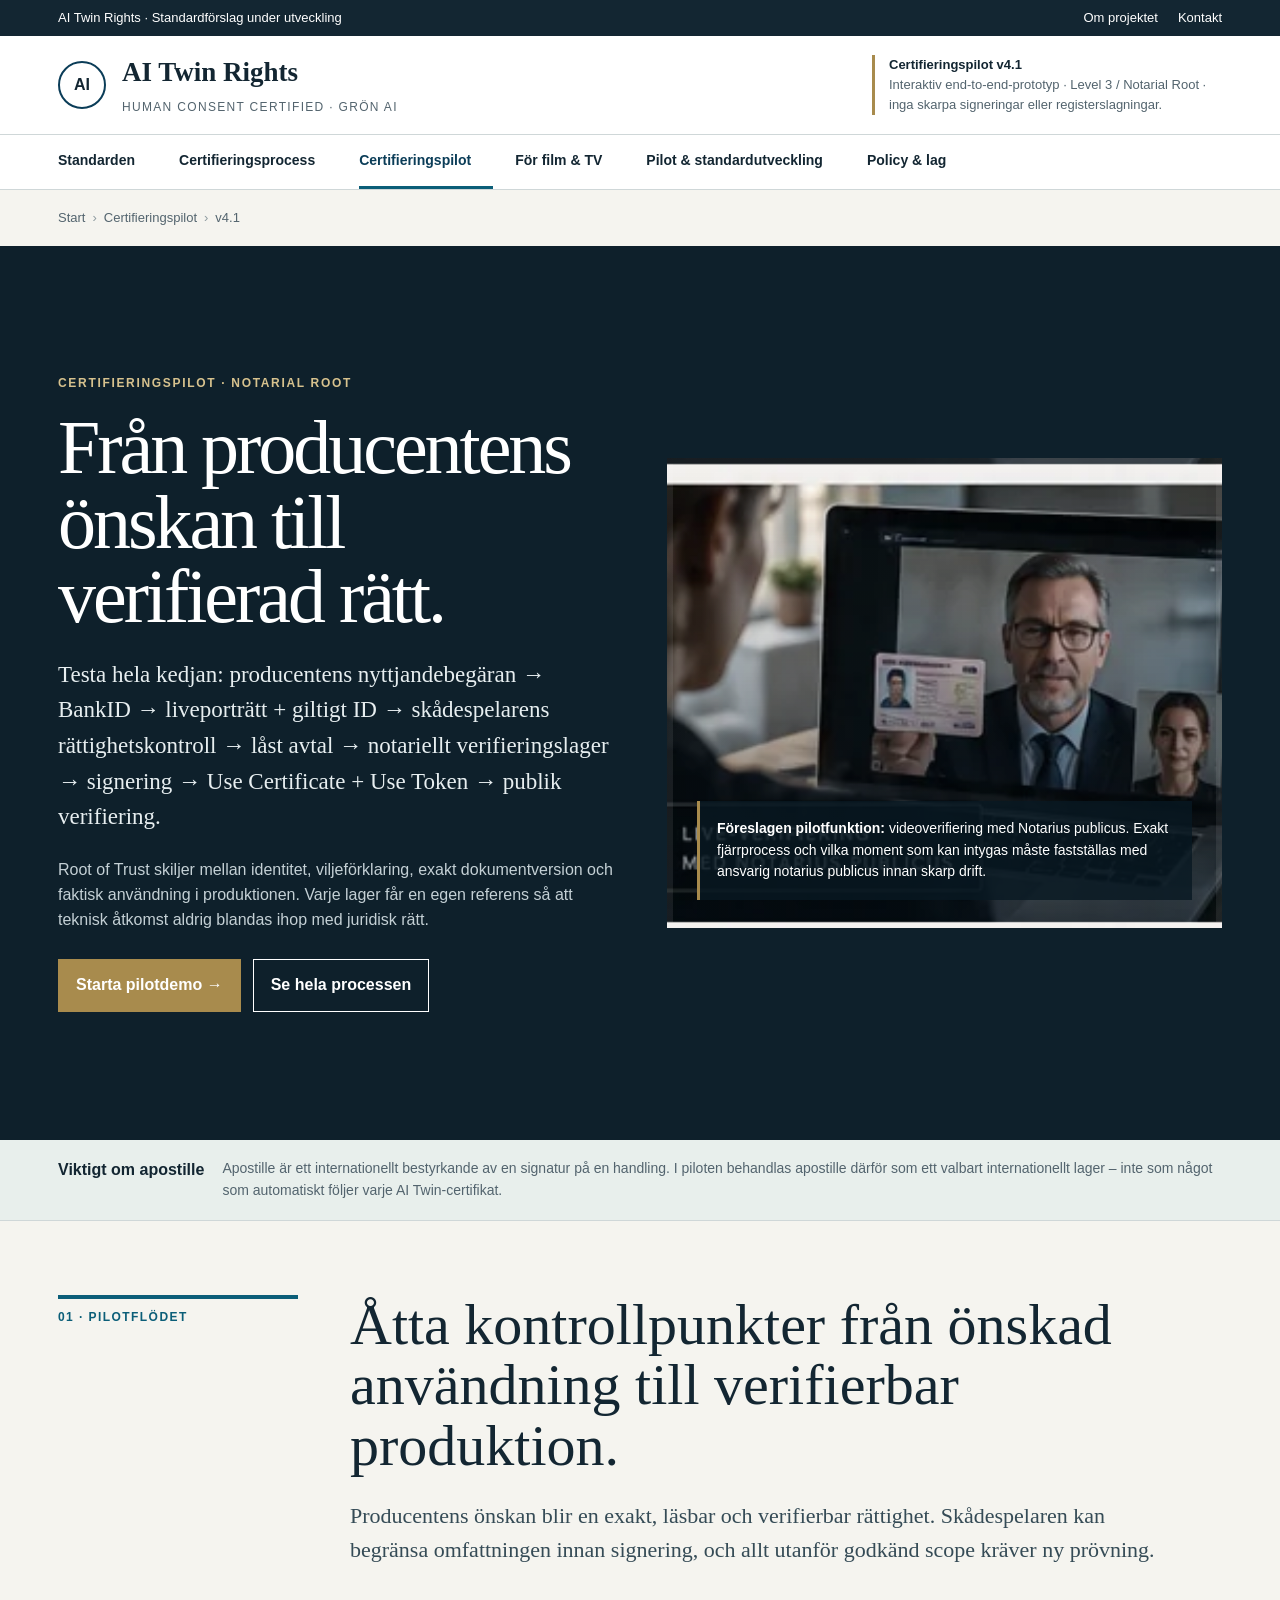
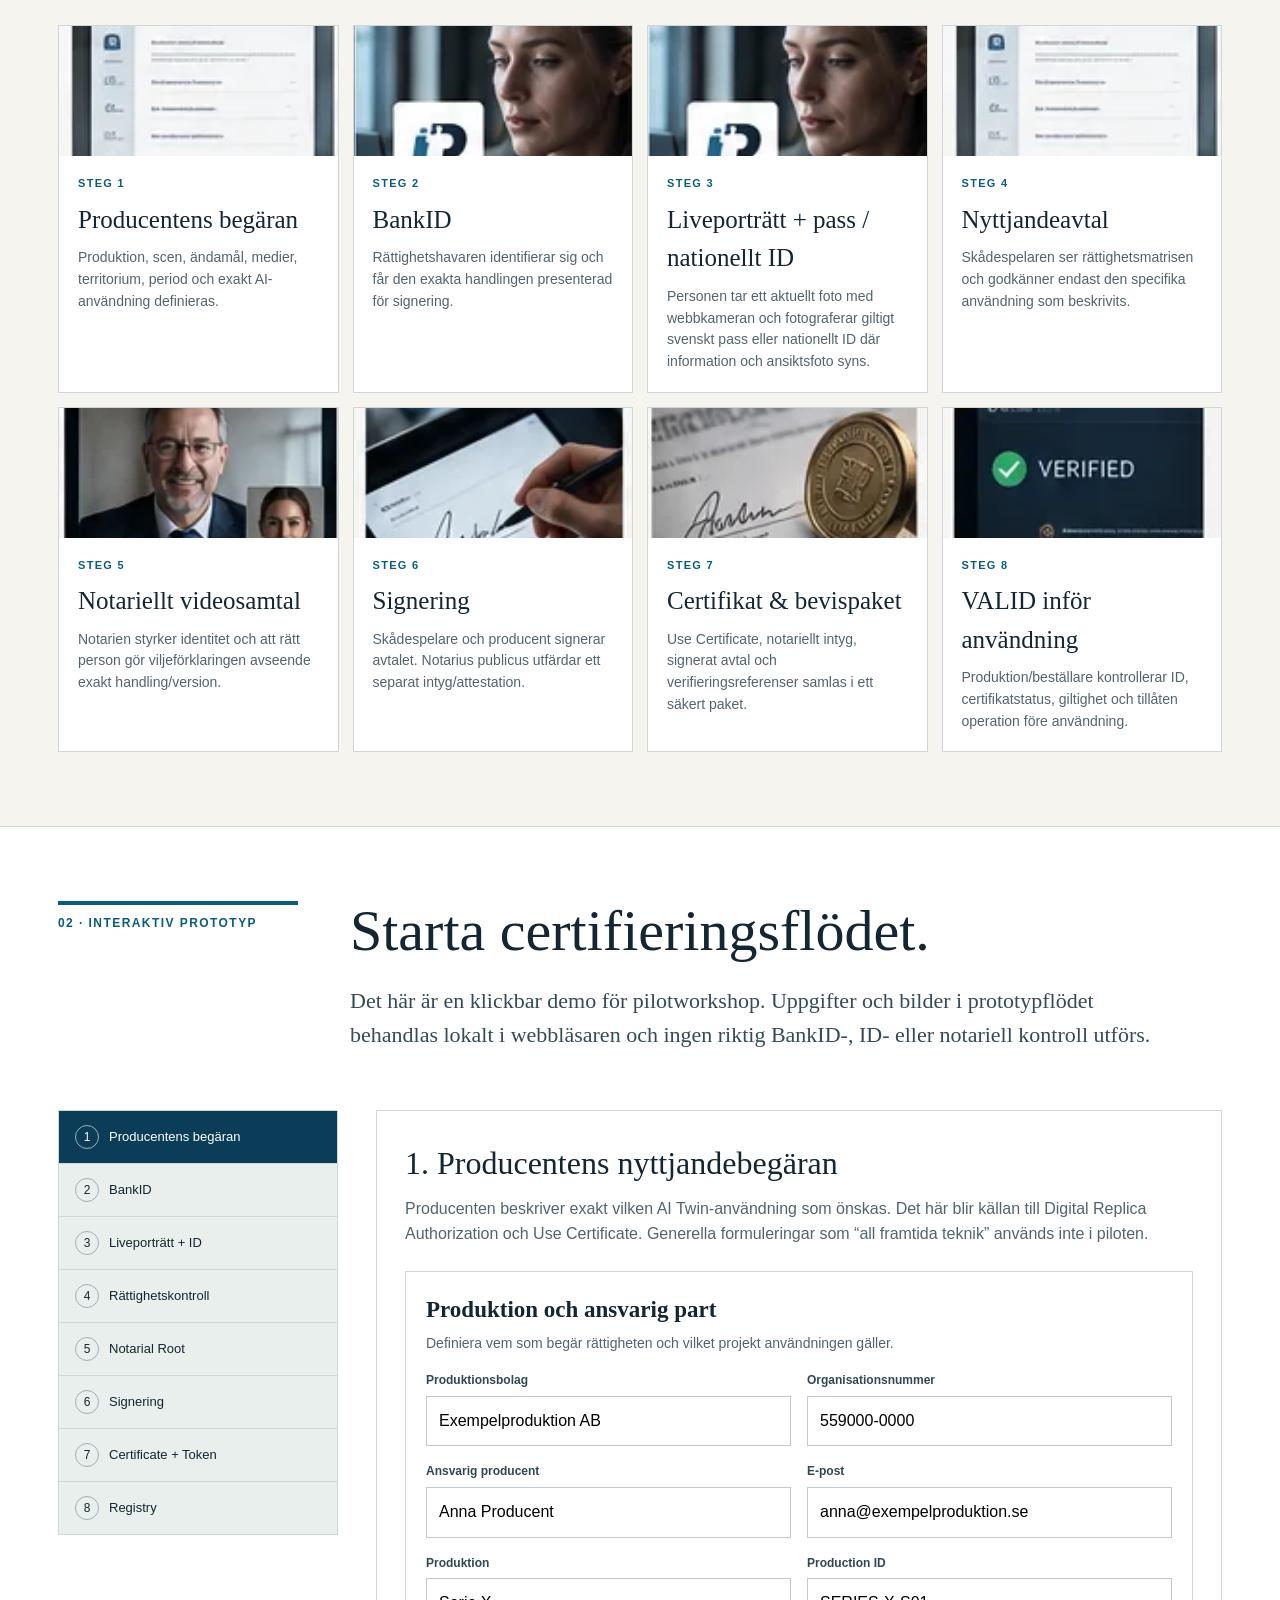
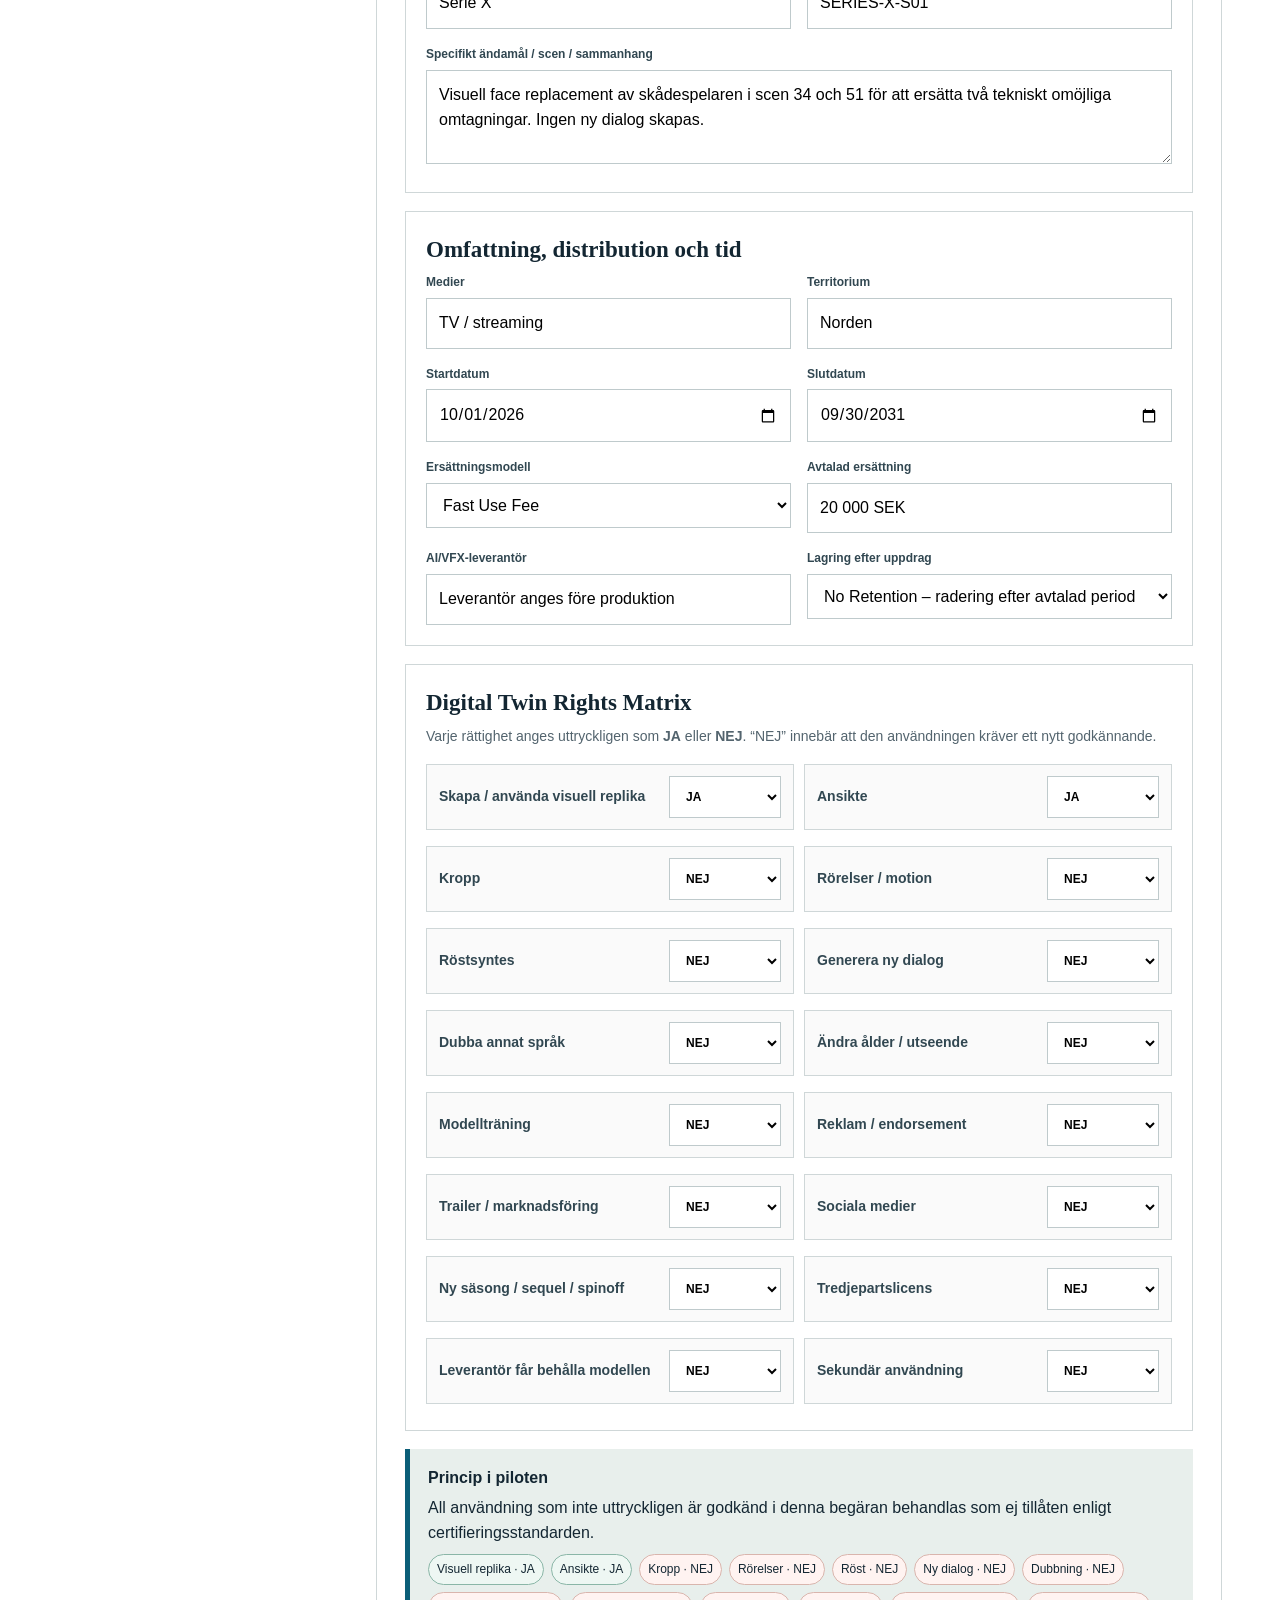
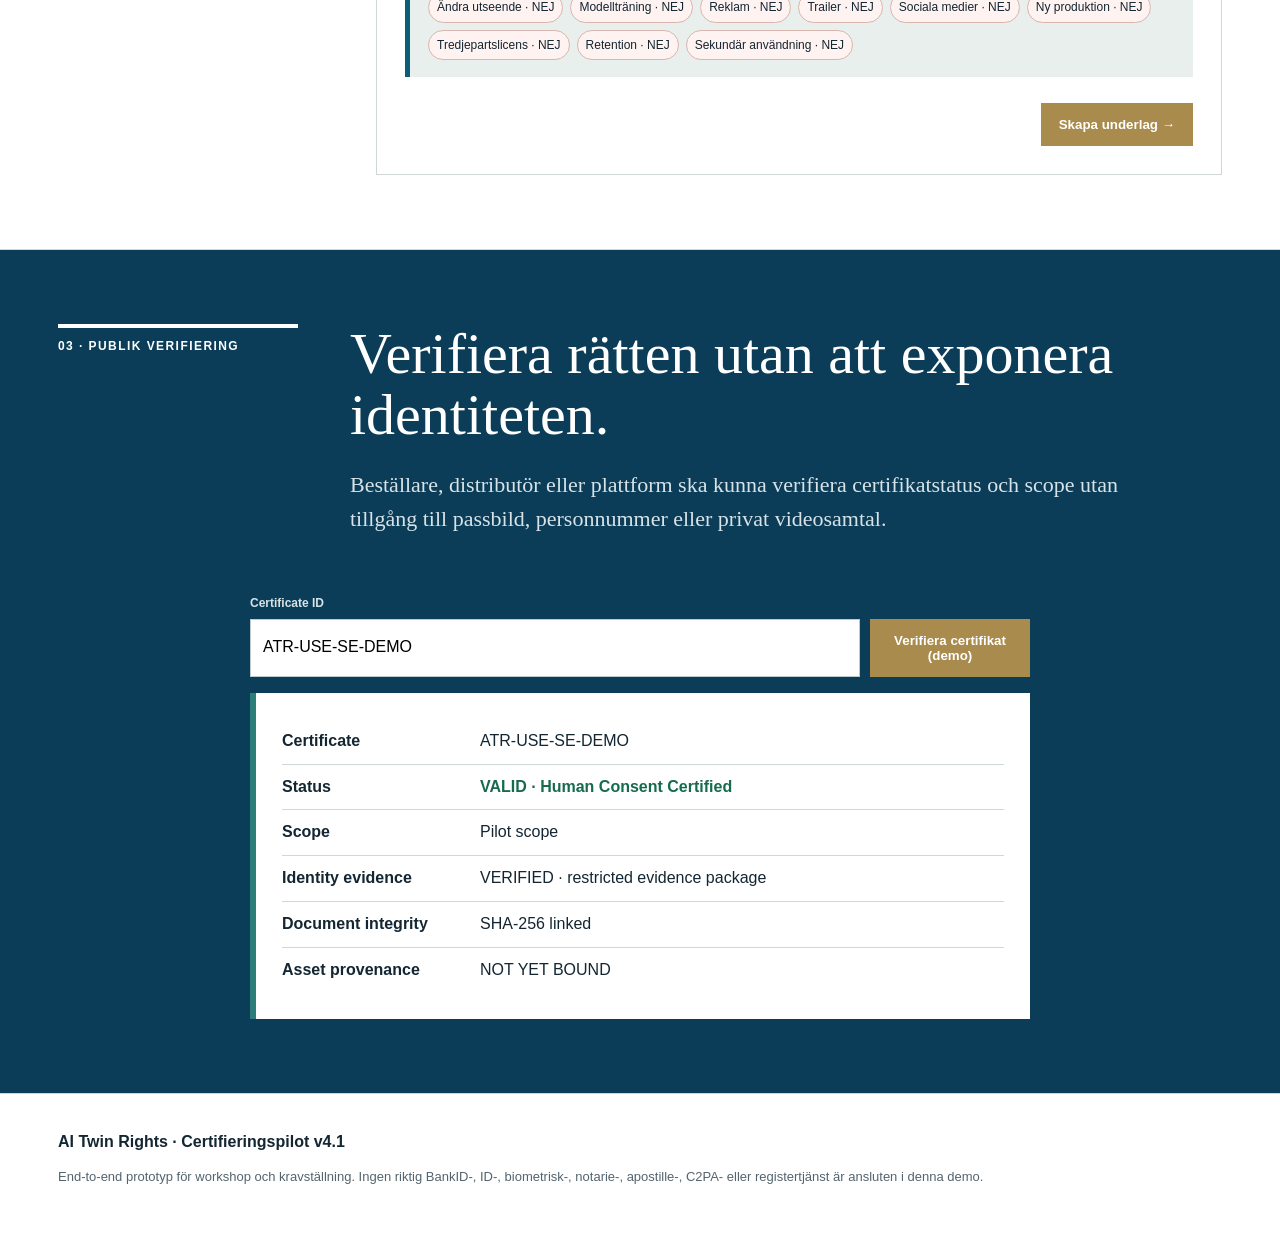
==== certifieringspilot.html @ 88749625 "Add files via upload" ====
<!DOCTYPE html>

<html lang="sv">
<head>
<meta charset="utf-8"/>
<meta content="width=device-width,initial-scale=1" name="viewport"/>
<meta name="robots" content="noindex,nofollow,noarchive"/>
<link rel="canonical" href="https://aitwin.stuntsara.se/certifieringspilot.html"/>
<meta content="Interaktiv testpilot för AI Twin Rights – BankID, ID-verifiering, projektspecifikt nyttjandeavtal, notariell Root of Trust och certifikat." name="description"/>
<title>AI Twin Rights · Certifieringspilot v4.1</title>
<style>
:root{--paper:#f5f4ef;--white:#fff;--ink:#132632;--muted:#53646e;--rule:#cfd7d8;--blue:#0b5e78;--blue2:#0b3d58;--teal:#2c7d79;--pale:#e8efec;--gold:#a88b4d;--warn:#8b6327;--max:1220px}
*{box-sizing:border-box} html{scroll-behavior:smooth} body{margin:0;background:var(--paper);color:var(--ink);font-family:Arial,Helvetica,sans-serif;line-height:1.55} a{color:inherit}
.wrap{max-width:var(--max);margin:auto;padding:0 28px} .utility{background:var(--ink);color:#fff;font-size:13px} .utility .wrap{min-height:36px;display:flex;justify-content:space-between;align-items:center;gap:20px} .utility a{text-decoration:none}
.header{background:#fff;border-bottom:1px solid var(--rule)} .header .wrap{min-height:98px;display:flex;align-items:center;justify-content:space-between;gap:28px} .identity{display:flex;align-items:center;gap:16px;text-decoration:none} .seal{width:48px;height:48px;border:2px solid var(--blue2);border-radius:50%;display:grid;place-items:center;font-weight:800} .seal:after{content:'AI'} .identity strong{display:block;font-family:Georgia,serif;font-size:27px;font-weight:600} .identity span{font-size:12px;letter-spacing:.11em;text-transform:uppercase;color:var(--muted)}
.mainnav{background:#fff;border-bottom:1px solid var(--rule)} .mainnav .wrap{display:flex;overflow:auto} .mainnav a{text-decoration:none;padding:15px 22px 14px 0;margin-right:22px;font-weight:700;font-size:14px;white-space:nowrap;border-bottom:3px solid transparent} .mainnav a:hover{border-color:var(--blue)}
.hero{background:#0e202b;color:#fff} .hero .wrap{display:grid;grid-template-columns:1fr 1fr;gap:54px;padding-top:54px;padding-bottom:54px;align-items:center} .hero h1{font-family:Georgia,serif;font-size:clamp(48px,6vw,76px);font-weight:500;line-height:.98;margin:18px 0 0;letter-spacing:-.04em} .eyebrow{font-size:12px;text-transform:uppercase;letter-spacing:.14em;font-weight:800;color:#d7c28e} .lead{font-family:Georgia,serif;font-size:23px;color:#e7eef0;max-width:660px} .sub{color:#c4d0d5;max-width:690px} .heroimg{min-height:470px;background-image:linear-gradient(to top,rgba(5,15,22,.50),transparent),var(--img-e300277cb71742d8);background-size:cover;background-position:center;border:6px solid rgba(255,255,255,.08);position:relative} .heroimg .cap{position:absolute;left:24px;bottom:22px;right:24px;background:rgba(8,24,34,.80);padding:17px;border-left:3px solid var(--gold);font-size:14px} .btn{display:inline-flex;align-items:center;text-decoration:none;font-weight:700;padding:13px 17px;border:1px solid var(--ink);background:#fff;cursor:pointer} .btn.primary{background:var(--gold);border-color:var(--gold);color:#fff} .actions{display:flex;gap:12px;flex-wrap:wrap;margin-top:27px}
.statusbar{background:var(--pale);border-bottom:1px solid var(--rule)} .statusbar .wrap{padding-top:18px;padding-bottom:18px;display:flex;gap:18px;align-items:start} .statusbar b{white-space:nowrap} .statusbar span{color:var(--muted);font-size:14px}
section{padding:74px 0} h2{font-family:Georgia,serif;font-weight:500;font-size:clamp(36px,4.6vw,58px);line-height:1.05;margin:0} .sectionhead{display:grid;grid-template-columns:240px 1fr;gap:52px;margin-bottom:36px} .side{font-size:12px;text-transform:uppercase;letter-spacing:.12em;font-weight:800;color:var(--blue);border-top:4px solid var(--blue);padding-top:9px} .intro{font-family:Georgia,serif;font-size:22px;color:#354b56;max-width:830px}
.flow{display:grid;grid-template-columns:repeat(4,1fr);gap:14px} .flowcard{background:#fff;border:1px solid var(--rule);min-height:270px;overflow:hidden} .flowimg{height:130px;background-size:cover;background-position:center} .flowbody{padding:19px} .num{font-size:11px;text-transform:uppercase;letter-spacing:.12em;color:var(--blue);font-weight:800} .flowcard h3{font-family:Georgia,serif;font-size:25px;font-weight:500;margin:8px 0} .flowcard p{font-size:14px;color:var(--muted);margin:0}
.demo{background:#fff;border-top:1px solid var(--rule);border-bottom:1px solid var(--rule)} .demo-grid{display:grid;grid-template-columns:280px 1fr;gap:38px} .progress{position:sticky;top:18px;align-self:start;background:var(--pale);border:1px solid var(--rule)} .progitem{padding:14px 16px;border-bottom:1px solid var(--rule);font-size:13px;display:flex;gap:10px;align-items:center} .progitem:last-child{border-bottom:0} .progitem .bubble{width:24px;height:24px;border-radius:50%;border:1px solid #9db0b6;display:grid;place-items:center;font-size:12px;flex:0 0 24px} .progitem.active{background:var(--blue2);color:#fff} .progitem.done .bubble{background:var(--teal);color:#fff;border-color:var(--teal)}
.panel{border:1px solid var(--rule);background:#fff;padding:28px;display:none} .panel.active{display:block} .panel h3{font-family:Georgia,serif;font-size:32px;font-weight:500;margin:0 0 8px} .panel .explain{color:var(--muted);margin:0 0 24px} .fields{display:grid;grid-template-columns:1fr 1fr;gap:16px} label{font-size:12px;font-weight:700;color:#314751;display:block;margin-bottom:6px} input,textarea,select{width:100%;padding:12px;border:1px solid #bfcacc;background:#fff;font:inherit} textarea{min-height:94px;resize:vertical} .full{grid-column:1/-1} .rights{display:grid;grid-template-columns:repeat(3,1fr);gap:10px;margin-top:12px} .rightcheck{border:1px solid var(--rule);padding:12px;background:#fafafa;font-size:13px} .rightcheck input{width:auto;margin-right:7px} .stepactions{display:flex;justify-content:space-between;gap:12px;margin-top:26px} .btn.secondary{background:#fff;color:var(--ink)} .demo-note{background:#fff7e7;border-left:4px solid var(--gold);padding:15px 17px;margin:18px 0;color:#554936;font-size:13px}
.idgrid{display:grid;grid-template-columns:1fr 1fr;gap:16px} .photo{min-height:245px;background-size:cover;background-position:center;border:1px solid var(--rule);position:relative} .photo span{position:absolute;left:12px;bottom:12px;background:rgba(9,28,39,.88);color:#fff;padding:8px 10px;font-size:12px} .mockstatus{padding:16px;border:1px solid var(--rule);background:#f7faf9;margin-top:14px} .ok{color:#1d6b54;font-weight:800} .wait{color:var(--warn);font-weight:800}
.capture-card{border:1px solid var(--rule);background:#fff;padding:18px;box-shadow:0 10px 30px rgba(9,28,39,.05)}
.capture-card h4{font-family:Georgia,serif;font-size:24px;margin:0 0 6px}.capture-card .hint{font-size:14px;color:var(--muted);margin:0 0 14px}
.camera-stage,.id-stage{min-height:285px;background:#0a1c28;border:1px solid #17394d;position:relative;overflow:hidden;display:grid;place-items:center}
.camera-stage video,.camera-stage img,.id-stage img{width:100%;height:285px;object-fit:cover;display:block}
.camera-stage video{transform:scaleX(-1)}
.camera-stage .guide{position:absolute;inset:14% 25%;border:2px solid rgba(255,255,255,.82);border-radius:48%;box-shadow:0 0 0 999px rgba(0,0,0,.12);pointer-events:none}
.camera-stage .guide:after{content:'Titta rakt in i kameran';position:absolute;left:50%;bottom:-46px;transform:translateX(-50%);white-space:nowrap;background:rgba(9,28,39,.88);color:#fff;padding:7px 10px;font-size:12px;border-radius:4px}
.empty-stage{color:#d7e2e6;text-align:center;padding:30px;font-size:14px}.empty-stage b{display:block;color:#fff;font-size:16px;margin-bottom:5px}
.capture-actions{display:flex;gap:9px;flex-wrap:wrap;margin-top:12px}.mini-btn{border:1px solid var(--ink);background:#fff;color:var(--ink);padding:10px 13px;font-weight:700;cursor:pointer}.mini-btn.gold{background:var(--gold);border-color:var(--gold);color:#fff}.mini-btn:disabled{opacity:.45;cursor:not-allowed}
.file-btn{display:inline-flex;align-items:center;justify-content:center;cursor:pointer}.file-btn input{position:absolute;opacity:0;pointer-events:none;width:1px;height:1px}
.capture-status{margin-top:12px;padding:11px 12px;background:#f5f8f7;border-left:3px solid var(--warn);font-size:13px;color:var(--muted)}.capture-status.ready{border-left-color:#1d6b54;color:#1d6b54;font-weight:700}
.id-instructions{margin:14px 0 0;padding:0 0 0 20px;color:var(--muted);font-size:13px}.id-instructions li{margin:5px 0}
.capture-summary{margin-top:16px;display:grid;grid-template-columns:1fr 1fr;gap:10px}.capture-summary div{padding:12px 14px;border:1px solid var(--rule);background:#fafbfa;font-size:13px}.capture-summary b{display:block;margin-bottom:3px}
#portraitCanvas{display:none}.hidden{display:none!important}
@media(max-width:760px){.idgrid,.capture-summary{grid-template-columns:1fr}.camera-stage,.id-stage,.camera-stage video,.camera-stage img,.id-stage img{height:245px;min-height:245px}}
.notarybox{display:grid;grid-template-columns:1.1fr .9fr;gap:18px} .video{min-height:320px;background-image:var(--img-e300277cb71742d8);background-size:cover;background-position:center;border:1px solid var(--rule);position:relative} .video .live{position:absolute;left:12px;bottom:12px;background:#102534;color:#fff;padding:8px 10px;font-size:11px;text-transform:uppercase;letter-spacing:.1em} .checklist{margin:0;padding-left:18px;color:var(--muted)} .checklist li{margin:9px 0} .hash{font-family:ui-monospace,monospace;background:#eef3f4;padding:9px;border:1px solid var(--rule);font-size:12px;word-break:break-all}
.package{display:grid;grid-template-columns:1fr 1fr;gap:18px} .certimg{min-height:390px;background-image:var(--img-05e216e30709888e);background-size:cover;background-position:center;border:1px solid var(--rule)} .docs{border:1px solid var(--rule)} .docrow{padding:15px;border-bottom:1px solid var(--rule);display:flex;justify-content:space-between;gap:14px;font-size:13px} .docrow:last-child{border-bottom:0} .docrow strong{display:block} .docrow span{color:var(--muted)} .privacy{margin-top:20px;padding:20px;border-left:5px solid var(--blue);background:var(--pale)}
.publicverify{background:var(--blue2);color:#fff} .publicverify h2{color:#fff} .verifycard{margin-top:28px;background:#fff;color:var(--ink);max-width:720px;padding:26px;border-left:6px solid var(--teal)} .verifyline{display:grid;grid-template-columns:180px 1fr;gap:18px;padding:10px 0;border-bottom:1px solid var(--rule)} .verifyline:last-child{border-bottom:0} .valid{font-weight:900;color:#166a50}
footer{background:#fff;border-top:1px solid var(--rule);padding:36px 0} footer p{color:var(--muted);font-size:13px}
@media(max-width:980px){.hero .wrap,.sectionhead,.demo-grid,.notarybox,.package{grid-template-columns:1fr} .flow{grid-template-columns:1fr 1fr} .progress{position:relative;top:auto} .rights{grid-template-columns:1fr 1fr}}
@media(max-width:650px){.header .wrap{min-height:78px} .flow,.fields,.idgrid,.rights{grid-template-columns:1fr} .full{grid-column:auto} .heroimg{min-height:350px} section{padding:56px 0}}

/* v3 – producer request + generated Digital Replica Authorization */
.request-grid{display:grid;grid-template-columns:1fr 1fr;gap:16px}
.request-grid .full{grid-column:1/-1}
.fieldcard{background:#fff;border:1px solid var(--rule);padding:20px;margin-top:18px}
.fieldcard h4{font-family:Georgia,serif;font-size:23px;margin:0 0 6px}
.fieldcard>p{margin:0 0 16px;color:var(--muted);font-size:14px}
.tristate-grid{display:grid;grid-template-columns:repeat(2,1fr);gap:10px}
.tri{display:grid;grid-template-columns:1fr auto;gap:10px;align-items:center;border:1px solid var(--rule);background:#fafafa;padding:11px 12px}
.tri span{font-size:14px;font-weight:700}
.tri select{min-width:112px}
.request-summary{margin-top:18px;background:var(--pale);border-left:5px solid var(--blue);padding:17px 18px}
.request-summary strong{display:block;margin-bottom:5px}
.scope-tags{display:flex;gap:7px;flex-wrap:wrap;margin-top:9px}
.scope-tag{font-size:12px;background:#fff;border:1px solid var(--rule);padding:5px 8px;border-radius:999px}
.scope-tag.yes{border-color:#8ab6a7;background:#eef7f3}
.scope-tag.no{border-color:#d9b5ad;background:#fff3f1}
.contract-shell{display:grid;grid-template-columns:.85fr 1.15fr;gap:18px}
.contract-controls{background:#fff;border:1px solid var(--rule);padding:22px}
.contract-paper{background:#fffdf8;border:1px solid #d7cbb7;padding:34px;box-shadow:0 16px 35px rgba(29,42,48,.08);min-height:660px}
.contract-paper .docmark{text-align:center;font-family:Georgia,serif;color:var(--gold);font-weight:700;letter-spacing:.1em}
.contract-paper h4{text-align:center;font-family:Georgia,serif;font-size:30px;line-height:1.1;margin:12px 0 5px}
.contract-paper .docsub{text-align:center;color:var(--muted);font-size:12px;margin-bottom:25px}
.contract-paper h5{font-family:Georgia,serif;font-size:18px;margin:23px 0 7px}
.contract-paper p,.contract-paper li{font-size:13px;color:#354952}
.contract-paper ul{padding-left:19px}
.contract-meta{display:grid;grid-template-columns:1fr 1fr;gap:8px 20px;background:#f5f1e8;padding:14px;margin-top:20px;font-size:12px}
.contract-meta b{display:block;color:var(--ink)}
.consentbox{display:flex;gap:10px;align-items:flex-start;margin:11px 0;padding:11px;background:#fafafa;border:1px solid var(--rule)}
.consentbox input{margin-top:3px}
.locked-banner{margin-top:15px;padding:12px 14px;background:#eef7f3;border:1px solid #9fc6b8;color:#245d4c;display:none}
.locked-banner.show{display:block}
.hashbox{word-break:break-all;font-family:ui-monospace,SFMono-Regular,Menlo,monospace;font-size:12px;background:#0f2633;color:#dce9ed;padding:13px;margin-top:10px}
.notary-session{display:grid;grid-template-columns:1fr 1fr;gap:18px}
.notary-screen{background:#0b1720;min-height:330px;position:relative;overflow:hidden;border:1px solid #243d4b}
.notary-screen video{width:48%;height:100%;object-fit:cover;position:absolute;right:0;top:0;background:#142c3a}
.notary-avatar{position:absolute;left:0;top:0;width:52%;height:100%;display:grid;place-items:center;text-align:center;color:#dce7ea;background:linear-gradient(145deg,#203b49,#10212b)}
.notary-avatar .face{width:92px;height:92px;border-radius:50%;background:#c8b69a;margin:0 auto 12px;position:relative}
.notary-avatar .face:before{content:"";position:absolute;left:24px;right:24px;bottom:-46px;height:62px;background:#263c48;border-radius:44% 44% 12% 12%}
.notary-live{position:absolute;left:12px;top:12px;background:#a44a3f;color:#fff;padding:6px 9px;font-size:11px;font-weight:800;letter-spacing:.07em}
.verify-checks label{display:flex;gap:10px;padding:10px 0;border-bottom:1px solid var(--rule)}
.video-shot{margin-top:12px;display:none}
.video-shot.show{display:block}
.video-shot img{width:100%;max-height:210px;object-fit:cover;border:1px solid var(--rule)}
.sign-grid{display:grid;grid-template-columns:1fr 1fr;gap:16px}
.sign-card{background:#fff;border:1px solid var(--rule);padding:21px}
.sign-card h4{font-family:Georgia,serif;font-size:23px;margin:0 0 8px}
.signstatus{margin-top:12px;padding:10px;background:#f3f5f5;color:var(--muted)}
.signstatus.ok{background:#eef7f3;color:#245d4c}
.generated-row span{display:block;color:var(--muted);font-size:12px;margin-top:3px}
@media(max-width:850px){
 .request-grid,.contract-shell,.notary-session,.sign-grid{grid-template-columns:1fr}
 .tristate-grid{grid-template-columns:1fr}
}



/* v4 additions */
.identity-check-grid{display:grid;grid-template-columns:1fr 1fr;gap:18px;margin-top:18px}.identity-check-card{margin:0}.request-grid.compact{grid-template-columns:1fr 1fr}.eyebrow.small{font-size:10px;letter-spacing:.16em;margin-bottom:8px}.capture-summary.four{grid-template-columns:repeat(4,1fr)}.compact-note{margin-top:12px}.scope-review-header{display:grid;grid-template-columns:1fr 70px 1fr;align-items:end;gap:12px;margin:4px 0 12px}.scope-review-header h4{font-family:Georgia,serif;font-size:24px;margin:0}.scope-review-header .arrow{text-align:center;font-size:26px;color:var(--gold);padding-bottom:4px}.actor-scope-review{border:1px solid var(--rule);background:#fff;margin-bottom:16px}.actor-right-row{display:grid;grid-template-columns:1.35fr .65fr 52px .65fr;gap:10px;align-items:center;padding:11px 13px;border-bottom:1px solid var(--rule)}.actor-right-row:last-child{border-bottom:0}.actor-right-row .rname{font-weight:700}.actor-right-row .request-state,.actor-right-row select{font-size:12px}.actor-right-row .request-state{padding:8px 10px;background:#f1f4f4;border:1px solid var(--rule);text-align:center;font-weight:800}.actor-right-row .arrow-mini{text-align:center;color:var(--gold);font-weight:800}.actor-right-row select:disabled{background:#f4f4f4;color:#738087}.token-grid{display:grid;grid-template-columns:1fr 1fr;gap:18px;margin:18px 0}.certificate-card,.use-token-card{border:1px solid var(--rule);padding:24px;background:#fff;min-height:220px}.certificate-card{border-top:5px solid var(--gold)}.use-token-card{background:#0f2633;color:#dce9ed;border-color:#0f2633}.certificate-id,.token-id{font-family:ui-monospace,SFMono-Regular,Menlo,monospace;font-size:15px;font-weight:800;word-break:break-all;margin:10px 0}.token-status{display:inline-block;background:#2d715b;color:#fff;padding:6px 9px;font-size:11px;font-weight:900;letter-spacing:.08em}.hcc-badge{display:inline-block;margin-top:16px;border:2px solid #2d715b;color:#2d715b;padding:8px 10px;font-size:11px;font-weight:900;letter-spacing:.1em}.action-row{display:flex;justify-content:flex-end;margin:14px 0}.premium-verify{border-top:4px solid var(--gold)}.registry-grid{display:grid;grid-template-columns:1fr 1fr;gap:18px;margin-top:18px}.qr-demo{width:150px;height:150px;background:#fff;display:grid;grid-template-columns:repeat(21,1fr);grid-template-rows:repeat(21,1fr);gap:0;margin:12px 0;border:10px solid #fff;box-shadow:0 0 0 1px var(--rule)}.qr-demo i{display:block;background:transparent}.qr-demo i.on{background:#0f2633}.public-search{max-width:780px;margin:0 auto 16px}.public-search label{color:#d7e3e7}.lookup-row{display:flex;gap:10px}.lookup-row input{background:#fff}.public-result{max-width:780px;margin:0 auto}.public-result.invalid{border-color:#a44a3f}.public-result.invalid .valid{color:#a44a3f}.validity-ok{background:#eef7f3!important;color:#245d4c!important;border-color:#9fc6b8!important}.identity-check-card h4{font-family:Georgia,serif;font-size:23px;margin:0 0 8px}@media(max-width:850px){.identity-check-grid,.token-grid,.registry-grid{grid-template-columns:1fr}.capture-summary.four{grid-template-columns:1fr 1fr}.scope-review-header{grid-template-columns:1fr}.scope-review-header .arrow{transform:rotate(90deg);padding:0}.actor-right-row{grid-template-columns:1fr .6fr 30px .7fr}.lookup-row{flex-direction:column}}

/* aitwin.stuntsara.se · harmoniserad webbidentitet */
.skip{position:absolute;left:-9999px;top:auto}
.skip:focus{left:16px;top:16px;background:#fff;padding:10px;z-index:1000}
.utility .right{display:flex;gap:20px;align-items:center}
.status-badge{border-left:3px solid var(--gold);padding-left:14px;font-size:13px;color:var(--muted);max-width:350px}
.status-badge b{color:var(--ink)}
.breadcrumbs{max-width:var(--max);margin:0 auto;padding:18px 28px;font-size:13px;color:var(--muted);background:var(--paper)}
.breadcrumbs a{text-decoration:none}.breadcrumbs span{color:#8d9a9f;margin:0 7px}
.mainnav a.active{border-color:var(--blue);color:var(--blue2)}
.site-note{font-size:12px;color:#d7e3e7;margin-top:12px}
@media(max-width:760px){.status-badge{display:none}.utility .right{gap:12px}.breadcrumbs{padding:14px 20px}.header .wrap{min-height:82px}.identity strong{font-size:23px}}

</style>
<link rel="stylesheet" href="assets.css">
</head>
<body>
<a class="skip" href="#demo">Till certifieringspiloten</a>
<div class="utility"><div class="wrap"><div>AI Twin Rights · Standardförslag under utveckling</div><div class="right"><a href="index.html#om">Om projektet</a><a href="index.html#kontakt">Kontakt</a></div></div></div>
<header class="header"><div class="wrap"><a class="identity" href="index.html"><div class="seal"></div><div><strong>AI Twin Rights</strong><span>Human Consent Certified · Grön AI</span></div></a><div class="status-badge"><b>Certifieringspilot v4.1</b><br/>Interaktiv end-to-end-prototyp · Level 3 / Notarial Root · inga skarpa signeringar eller registerslagningar.</div></div></header>
<nav aria-label="Huvudnavigation" class="mainnav"><div class="wrap"><a href="index.html#standard">Standarden</a><a href="index.html#process">Certifieringsprocess</a><a class="active" href="#demo">Certifieringspilot</a><a href="index.html#bransch">För film &amp; TV</a><a href="index.html#pilot">Pilot &amp; standardutveckling</a><a href="index.html#policy">Policy &amp; lag</a></div></nav>
<div class="breadcrumbs"><a href="index.html">Start</a><span>›</span>Certifieringspilot<span>›</span>v4.1</div>
<section class="hero"><div class="wrap"><div><div class="eyebrow">Certifieringspilot · Notarial Root</div><h1>Från producentens önskan till verifierad rätt.</h1><p class="lead">Testa hela kedjan: producentens nyttjandebegäran → BankID → liveporträtt + giltigt ID → skådespelarens rättighetskontroll → låst avtal → notariellt verifieringslager → signering → Use Certificate + Use Token → publik verifiering.</p><p class="sub">Root of Trust skiljer mellan identitet, viljeförklaring, exakt dokumentversion och faktisk användning i produktionen. Varje lager får en egen referens så att teknisk åtkomst aldrig blandas ihop med juridisk rätt.</p><div class="actions"><a class="btn primary" href="#demo">Starta pilotdemo →</a><a class="btn secondary" href="#flode" style="color:#fff;border-color:#fff;background:transparent">Se hela processen</a></div></div><div class="heroimg"><div class="cap"><b>Föreslagen pilotfunktion:</b> videoverifiering med Notarius publicus. Exakt fjärrprocess och vilka moment som kan intygas måste fastställas med ansvarig notarius publicus innan skarp drift.</div></div></div></section>
<div class="statusbar"><div class="wrap"><b>Viktigt om apostille</b><span>Apostille är ett internationellt bestyrkande av en signatur på en handling. I piloten behandlas apostille därför som ett valbart internationellt lager – inte som något som automatiskt följer varje AI Twin-certifikat.</span></div></div>
<section id="flode"><div class="wrap"><div class="sectionhead"><div class="side">01 · Pilotflödet</div><div><h2>Åtta kontrollpunkter från önskad användning till verifierbar produktion.</h2><p class="intro">Producentens önskan blir en exakt, läsbar och verifierbar rättighet. Skådespelaren kan begränsa omfattningen innan signering, och allt utanför godkänd scope kräver ny prövning.</p></div></div>
<div class="flow">
<article class="flowcard"><div class="flowimg" style="background-image:var(--img-ec58c0d0ec22a62b)"></div><div class="flowbody"><div class="num">Steg 1</div><h3>Producentens begäran</h3><p>Produktion, scen, ändamål, medier, territorium, period och exakt AI-användning definieras.</p></div></article>
<article class="flowcard"><div class="flowimg" style="background-image:var(--img-f1d9369aea17844a)"></div><div class="flowbody"><div class="num">Steg 2</div><h3>BankID</h3><p>Rättighetshavaren identifierar sig och får den exakta handlingen presenterad för signering.</p></div></article>
<article class="flowcard"><div class="flowimg" style="background-image:var(--img-f1d9369aea17844a)"></div><div class="flowbody"><div class="num">Steg 3</div><h3>Liveporträtt + pass / nationellt ID</h3><p>Personen tar ett aktuellt foto med webbkameran och fotograferar giltigt svenskt pass eller nationellt ID där information och ansiktsfoto syns.</p></div></article>
<article class="flowcard"><div class="flowimg" style="background-image:var(--img-ec58c0d0ec22a62b)"></div><div class="flowbody"><div class="num">Steg 4</div><h3>Nyttjandeavtal</h3><p>Skådespelaren ser rättighetsmatrisen och godkänner endast den specifika användning som beskrivits.</p></div></article>
<article class="flowcard"><div class="flowimg" style="background-image:var(--img-3dcf541cf7d476bf)"></div><div class="flowbody"><div class="num">Steg 5</div><h3>Notariellt videosamtal</h3><p>Notarien styrker identitet och att rätt person gör viljeförklaringen avseende exakt handling/version.</p></div></article>
<article class="flowcard"><div class="flowimg" style="background-image:var(--img-47d3d2c0f888c48b)"></div><div class="flowbody"><div class="num">Steg 6</div><h3>Signering</h3><p>Skådespelare och producent signerar avtalet. Notarius publicus utfärdar ett separat intyg/attestation.</p></div></article>
<article class="flowcard"><div class="flowimg" style="background-image:var(--img-9aa833ba3d8858ee)"></div><div class="flowbody"><div class="num">Steg 7</div><h3>Certifikat &amp; bevispaket</h3><p>Use Certificate, notariellt intyg, signerat avtal och verifieringsreferenser samlas i ett säkert paket.</p></div></article>
<article class="flowcard"><div class="flowimg" style="background-image:var(--img-8b2450c60d06ca36)"></div><div class="flowbody"><div class="num">Steg 8</div><h3>VALID inför användning</h3><p>Produktion/beställare kontrollerar ID, certifikatstatus, giltighet och tillåten operation före användning.</p></div></article>
</div></div></section>
<section class="demo" id="demo"><div class="wrap"><div class="sectionhead"><div class="side">02 · Interaktiv prototyp</div><div><h2>Starta certifieringsflödet.</h2><p class="intro">Det här är en klickbar demo för pilotworkshop. Uppgifter och bilder i prototypflödet behandlas lokalt i webbläsaren och ingen riktig BankID-, ID- eller notariell kontroll utförs.</p></div></div>
<div class="demo-grid"><aside class="progress" id="progress"></aside><div>
<div class="panel active" data-step="1">
<h3>1. Producentens nyttjandebegäran</h3>
<p class="explain">Producenten beskriver exakt vilken AI Twin-användning som önskas. Det här blir källan till Digital Replica Authorization och Use Certificate. Generella formuleringar som “all framtida teknik” används inte i piloten.</p>
<div class="fieldcard">
<h4>Produktion och ansvarig part</h4>
<p>Definiera vem som begär rättigheten och vilket projekt användningen gäller.</p>
<div class="request-grid">
<div><label>Produktionsbolag</label><input id="company" value="Exempelproduktion AB"/></div>
<div><label>Organisationsnummer</label><input id="orgno" value="559000-0000"/></div>
<div><label>Ansvarig producent</label><input id="producerName" value="Anna Producent"/></div>
<div><label>E-post</label><input id="producerEmail" value="anna@exempelproduktion.se"/></div>
<div><label>Produktion</label><input id="production" value="Serie X"/></div>
<div><label>Production ID</label><input id="productionId" value="SERIES-X-S01"/></div>
<div class="full"><label>Specifikt ändamål / scen / sammanhang</label><textarea id="purpose">Visuell face replacement av skådespelaren i scen 34 och 51 för att ersätta två tekniskt omöjliga omtagningar. Ingen ny dialog skapas.</textarea></div>
</div>
</div>
<div class="fieldcard">
<h4>Omfattning, distribution och tid</h4>
<div class="request-grid">
<div><label>Medier</label><input id="media" value="TV / streaming"/></div>
<div><label>Territorium</label><input id="territory" value="Norden"/></div>
<div><label>Startdatum</label><input id="startDate" type="date" value="2026-10-01"/></div>
<div><label>Slutdatum</label><input id="endDate" type="date" value="2031-09-30"/></div>
<div><label>Ersättningsmodell</label><select id="compModel"><option>Fast Use Fee</option><option>Creation Fee + Use Fee</option><option>Reuse Fee vid ny användning</option><option>Annan – regleras separat</option></select></div>
<div><label>Avtalad ersättning</label><input id="compAmount" value="20 000 SEK"/></div>
<div><label>AI/VFX-leverantör</label><input id="vendor" value="Leverantör anges före produktion"/></div>
<div><label>Lagring efter uppdrag</label><select id="retention"><option>No Retention – radering efter avtalad period</option><option>Begränsad lagring enligt separat villkor</option></select></div>
</div>
</div>
<div class="fieldcard">
<h4>Digital Twin Rights Matrix</h4>
<p>Varje rättighet anges uttryckligen som <b>JA</b> eller <b>NEJ</b>. “NEJ” innebär att den användningen kräver ett nytt godkännande.</p>
<div class="tristate-grid" id="rightsMatrix">
<label class="tri"><span>Skapa / använda visuell replika</span><select data-right="Visuell replika"><option selected="" value="JA">JA</option><option value="NEJ">NEJ</option></select></label>
<label class="tri"><span>Ansikte</span><select data-right="Ansikte"><option selected="" value="JA">JA</option><option value="NEJ">NEJ</option></select></label>
<label class="tri"><span>Kropp</span><select data-right="Kropp"><option selected="" value="NEJ">NEJ</option><option value="JA">JA</option></select></label>
<label class="tri"><span>Rörelser / motion</span><select data-right="Rörelser"><option selected="" value="NEJ">NEJ</option><option value="JA">JA</option></select></label>
<label class="tri"><span>Röstsyntes</span><select data-right="Röst"><option selected="" value="NEJ">NEJ</option><option value="JA">JA</option></select></label>
<label class="tri"><span>Generera ny dialog</span><select data-right="Ny dialog"><option selected="" value="NEJ">NEJ</option><option value="JA">JA</option></select></label>
<label class="tri"><span>Dubba annat språk</span><select data-right="Dubbning"><option selected="" value="NEJ">NEJ</option><option value="JA">JA</option></select></label>
<label class="tri"><span>Ändra ålder / utseende</span><select data-right="Ändra utseende"><option selected="" value="NEJ">NEJ</option><option value="JA">JA</option></select></label>
<label class="tri"><span>Modellträning</span><select data-right="Modellträning"><option selected="" value="NEJ">NEJ</option><option value="JA">JA</option></select></label>
<label class="tri"><span>Reklam / endorsement</span><select data-right="Reklam"><option selected="" value="NEJ">NEJ</option><option value="JA">JA</option></select></label>
<label class="tri"><span>Trailer / marknadsföring</span><select data-right="Trailer"><option selected="" value="NEJ">NEJ</option><option value="JA">JA</option></select></label>
<label class="tri"><span>Sociala medier</span><select data-right="Sociala medier"><option selected="" value="NEJ">NEJ</option><option value="JA">JA</option></select></label>
<label class="tri"><span>Ny säsong / sequel / spinoff</span><select data-right="Ny produktion"><option selected="" value="NEJ">NEJ</option><option value="JA">JA</option></select></label>
<label class="tri"><span>Tredjepartslicens</span><select data-right="Tredjepartslicens"><option selected="" value="NEJ">NEJ</option><option value="JA">JA</option></select></label>
<label class="tri"><span>Leverantör får behålla modellen</span><select data-right="Retention"><option selected="" value="NEJ">NEJ</option><option value="JA">JA</option></select></label>
<label class="tri"><span>Sekundär användning</span><select data-right="Sekundär användning"><option selected="" value="NEJ">NEJ</option><option value="JA">JA</option></select></label>
</div>
</div>
<div class="request-summary">
<strong>Princip i piloten</strong>
All användning som inte uttryckligen är godkänd i denna begäran behandlas som ej tillåten enligt certifieringsstandarden.
<div class="scope-tags" id="scopeTags"></div>
</div>
<div class="stepactions"><span></span><button class="btn primary next" id="producerRequestNext">Skapa underlag →</button></div>
</div>
<div class="panel" data-step="2">
<h3>2. Identifiera skådespelaren med BankID</h3>
<p class="explain">I skarp tjänst används ett BankID-flöde för att knyta ärendet till rätt person innan foto-ID och samtycke behandlas. I den här prototypen simuleras endast resultatet.</p>
<div class="demo-note"><b>Demo:</b> ingen riktig BankID-förfrågan skickas. För skarp implementation krävs BankID-avtal, serverintegration, korrekt signeringstext och lagring av verifieringsresultat/audit trail.</div>
<div class="fieldcard">
<h4>Ärendereferens</h4>
<div class="verifyline"><b>Pilot case</b><span>ATR-PILOT-0001</span></div>
<div class="verifyline"><b>Syfte</b><span>Identifiering inför AI Twin Rights-certifiering</span></div>
</div>
<button class="btn primary" id="bankidBtn" type="button">Starta BankID (demo)</button>
<div class="mockstatus" id="bankidStatus"><span class="wait">Väntar på identifiering</span><br/><small>Ingen data lämnar denna sida.</small></div>
<div class="stepactions"><button class="btn secondary prev">← Tillbaka</button><button class="btn primary next" disabled="" id="bankidNext">Fortsätt →</button></div>
</div>
<div class="panel" data-step="3">
<h3>3. Kontrollera giltigt pass eller nationellt ID</h3>
<p class="explain">Personen tar ett aktuellt liveporträtt och en tydlig bild av ett svenskt pass eller nationellt ID. Piloten håller isär fyra saker: <b>livebild</b>, <b>dokumentbild</b>, <b>dokumentstatus</b> och <b>porträttmatchning</b>.</p>
<div class="idgrid">
<div class="capture-card">
<h4>Liveporträtt</h4>
<p class="hint"><b>Ta en bild med webbkameran där personen tittar rakt in i kameran.</b> Ansiktet ska vara fullt synligt och bilden ska vara aktuell.</p>
<div class="camera-stage" id="portraitStage">
<div class="empty-stage hidden" id="portraitEmpty"><b>Webbkameran är inte startad</b>Klicka på “Starta webbkamera” för att ta liveporträttet.</div>
<video autoplay="" class="hidden" id="portraitVideo" muted="" playsinline=""></video>
<img alt="Exempel på liveporträtt med blick rakt in i kameran" id="portraitPreview" src="[data-uri]"/>
<div class="guide hidden" id="portraitGuide"></div>
<canvas id="portraitCanvas"></canvas>
</div>
<div class="hint" style="margin-top:10px"><b>Demoexempel:</b> liveporträtt med blick rakt in i kameran. Användaren kan fortfarande starta webbkameran och ta en ny bild.</div>
<div class="capture-actions">
<button class="mini-btn gold" id="startPortraitCamera" type="button">Starta webbkamera</button>
<button class="mini-btn" disabled="" id="capturePortrait" type="button">Ta liveporträtt</button>
<button class="mini-btn hidden" id="retakePortrait" type="button">Ta om bilden</button>
</div>
<div class="capture-status ready" id="portraitStatus">Demoexempel inlagt. Starta webbkameran om du vill ta ett nytt liveporträtt.</div>
<ul class="id-instructions"><li>Titta rakt in i kameran.</li><li>Ha hela ansiktet synligt och undvik motljus.</li><li>I skarp drift bör liveness/anti-spoofing fastställas som ett separat tekniskt krav.</li></ul>
</div>
<div class="capture-card">
<h4>ID-handling</h4>
<p class="hint"><b>Ta en bild på ett giltigt svenskt pass eller nationellt ID där information och ansiktsfoto syns.</b></p>
<div class="id-stage" id="idStage"><div class="empty-stage" id="idEmpty"><b>Ingen ID-bild tagen</b>Använd kameran på mobilen eller välj en testbild från enheten.</div><img alt="Förhandsvisning av fotograferad ID-handling" class="hidden" id="idPreview"/></div>
<div class="capture-actions">
<label class="mini-btn gold file-btn">Ta foto av pass / nationellt ID<input accept="image/*" capture="environment" id="idCaptureInput" type="file"/></label>
<label class="mini-btn file-btn">Välj testbild<input accept="image/*" id="idUploadInput" type="file"/></label>
</div>
<div class="capture-status" id="idStatus">Väntar på bild av giltig ID-handling.</div>
<ul class="id-instructions"><li>Fotografera hela informationssidan/framsidan.</li><li>Ansiktsfoto, namn och relevanta dokumentuppgifter ska vara läsbara.</li><li>Undvik reflexer, oskärpa och avklippta kanter.</li></ul>
</div>
</div>
<div class="identity-check-grid">
<div class="fieldcard identity-check-card">
<div class="eyebrow small">3A · Dokumentstatus</div>
<h4>Kontrollera att handlingen är giltig</h4>
<p class="hint">Den svenska polisens giltighetskontroll bygger på dokumentuppgifter och ger status som giltig, spärrad eller inget resultat. Här simuleras endast statusen.</p>
<div class="request-grid compact">
<div><label>Dokumenttyp</label><select id="idDocType"><option>Svenskt pass</option><option>Nationellt ID-kort</option></select></div>
<div><label>Dokumentnummer · demo</label><input id="idDocNo" value="SE-DEMO-4821"/></div>
<div><label>Person-ID · demo</label><input id="idPersonRef" value="DEMO-PERSON-001"/></div>
<div><label>Giltigt till · demo</label><input id="idExpiry" type="date" value="2030-12-31"/></div>
</div>
<button class="mini-btn gold" id="checkIdValidity" type="button">Kontrollera dokument (demo)</button>
<div class="capture-status" id="validityStatus">Ej kontrollerat.</div>
</div>
<div class="fieldcard identity-check-card">
<div class="eyebrow small">3B · Personkoppling</div>
<h4>Matcha liveporträtt mot ID-foto</h4>
<p class="hint">I skarp drift ska vald metod, tröskelvärden, mänsklig överprövning och dataskydd beslutas innan biometrisk matchning används. Denna knapp simulerar endast ett godkänt pilotresultat.</p>
<button class="mini-btn gold" id="checkFaceMatch" type="button">Verifiera porträttmatchning (demo)</button>
<div class="capture-status" id="faceMatchStatus">Ej kontrollerat.</div>
<div class="demo-note compact-note"><b>Ingen biometrisk analys görs i demon.</b> Bilden jämförs inte matematiskt och skickas inte till någon extern tjänst.</div>
</div>
</div>
<div class="capture-summary four"><div><b>1 · Liveporträtt</b><span id="portraitSummary">Ej klart</span></div><div><b>2 · ID-bild</b><span id="idSummary">Ej klart</span></div><div><b>3 · Dokumentstatus</b><span id="validitySummary">Ej klart</span></div><div><b>4 · Porträttmatchning</b><span id="faceSummary">Ej klart</span></div></div>
<div class="privacy"><b>Skyddat bevisunderlag:</b> full ID-bild och liveporträtt ska inte hamna i det publika certifikatet. Det delbara lagret bör endast visa verifieringsstatus, tidpunkt, metod, referens och kryptografiska bevis. I den här demon stannar bilderna lokalt i webbläsarfliken.</div>
<div class="stepactions"><button class="btn secondary prev">← Tillbaka</button><button class="btn primary next" disabled="" id="idNext">Fortsätt till rättighetskontroll →</button></div>
</div>
<div class="panel" data-step="4">
<h3>4. Skådespelaren granskar och begränsar användningen</h3>
<p class="explain">Producentens begäran är bara ett förslag. Skådespelaren får nu ett eget kontrollsteg och kan säga <b>NEJ</b> till delar av begäran. Piloten tillåter aldrig att skådespelaren råkar godkänna mer än producenten faktiskt begärt.</p>
<div class="scope-review-header">
<div><div class="eyebrow small">Requested scope</div><h4>Producentens önskan</h4></div>
<div class="arrow">→</div>
<div><div class="eyebrow small">Approved scope</div><h4>Skådespelarens godkännande</h4></div>
</div>
<div class="actor-scope-review" id="actorScopeReview"></div>
<div class="demo-note"><b>Princip:</b> skådespelaren kan minska scope men inte utöka den. En rättighet som producenten satt till NEJ förblir NEJ i den här handlingen. Ny användning kräver en ny begäran.</div>
<div class="contract-shell">
<div class="contract-controls">
<h4 style="font-family:Georgia,serif;font-size:25px;margin:0 0 8px">Aktivt godkännande</h4>
<p style="color:var(--muted)">Kontrollera att den genererade handlingen motsvarar exakt det du accepterar.</p>
<label class="consentbox"><input id="consentRead" type="checkbox"/><span>Jag har läst vilken <b>produktion, scen och användning</b> som avtalet gäller.</span></label>
<label class="consentbox"><input id="consentScope" type="checkbox"/><span>Jag godkänner den <b>Approved scope</b> som visas ovan och i avtalet.</span></label>
<label class="consentbox"><input id="consentNoGeneral" type="checkbox"/><span>Jag förstår att detta <b>inte är ett generellt framtidsmedgivande</b>. Användning utanför scope kräver en ny prövning.</span></label>
<div class="fieldcard" style="margin-top:16px"><h4 style="font-size:20px">Rådgivning och frågor</h4><p>Skådespelaren ska kunna stanna processen och begära juridisk, facklig eller annan rådgivning före signering.</p><label><input checked="" id="adviceOffered" type="checkbox"/> Möjlighet till frågor/rådgivning har erbjudits</label></div>
<button class="btn primary" disabled="" id="lockAgreement" type="button">Lås denna avtalsversion</button>
<button class="btn secondary" id="printAgreement" style="margin-left:6px" type="button">Skriv ut / spara PDF</button>
<div class="locked-banner" id="lockedBanner">✓ Avtalsversionen är låst. Dokument-ID och SHA-256-hash har skapats.</div>
<div style="margin-top:18px"><label>Document ID</label><input id="documentId" readonly="" value="Skapas när avtalet låses"/><label style="margin-top:12px">SHA-256</label><div class="hashbox" id="documentHash">Väntar på låst avtalsversion…</div></div>
</div>
<article class="contract-paper" id="agreementPaper">
<div class="docmark">AI TWIN RIGHTS</div><h4>DIGITAL REPLICA AUTHORIZATION</h4><div class="docsub">AI Twin Use Agreement · pilotversion 0.2</div>
<h5>1. Parter och produktion</h5><p id="agrParties"></p>
<h5>2. Specifikt ändamål</h5><p id="agrPurpose"></p>
<h5>3. Distribution, territorium och giltighet</h5><p id="agrDistribution"></p>
<h5>4. Ersättning</h5><p id="agrCompensation"></p>
<h5>5. Godkänd rättighetsmatris</h5><ul id="agrRights"></ul>
<h5>6. Begränsning och ny användning</h5><p>All användning som inte uttryckligen anges som JA i den godkända matrisen ligger utanför denna auktorisation. Ny scen, ny produktion, ny säsong, ny funktion eller nytt ändamål kräver ny begäran och nytt uttryckligt godkännande.</p>
<h5>7. Leverantör och lagring</h5><p id="agrVendor"></p>
<div class="contract-meta"><div><b>Version</b><span id="agrVersion">0.2 · DRAFT</span></div><div><b>Production ID</b><span id="agrProductionId"></span></div><div><b>Document ID</b><span id="agrDocumentId">Ej låst</span></div><div><b>Hash</b><span id="agrHashShort">Ej skapad</span></div></div>
</article>
</div>
<div class="demo-note"><b>Viktigt:</b> avtalet är fortfarande en prototyp för pilot och kravställning. Skarp avtalsmall behöver juridisk granskning och anpassning till produktion, kollektivavtal, dataskydd och tillämplig rätt.</div>
<div class="stepactions"><button class="btn secondary prev">← Tillbaka</button><button class="btn primary next" disabled="" id="agreementNext">Fortsätt till Notarial Root →</button></div>
</div>
<div class="panel" data-step="5">
<h3>5. Notarial Root · verifieringsmöte</h3>
<p class="explain">Det här steget visar den föreslagna Level 3-kedjan: en notarius publicus får se identiteten, den låsta handlingens Document ID/hash och personens viljeförklaring. Exakt fjärrprocess och exakt vad som kan intygas måste avtalas med ansvarig notarius innan skarp drift.</p>
<div class="notary-session">
<div>
<div class="notary-screen" id="notaryScreen">
<div class="notary-avatar"><div><div class="face"></div><b>Notarius publicus</b><br/><small>Pilot · verifieringsmöte</small></div></div>
<video autoplay="" id="notaryActorVideo" muted="" playsinline=""></video>
<div class="notary-live">LIVE · PILOT</div>
</div>
<div class="capture-actions">
<button class="mini-btn gold" id="startNotaryCamera" type="button">Starta skådespelarens kamera</button>
<button class="mini-btn" disabled="" id="captureNotaryMoment" type="button">Dokumentera verifieringsögonblick</button>
</div>
<div class="capture-status" id="notaryCameraStatus">Kameran är inte startad.</div>
<div class="video-shot" id="notaryShot"><b>Skyddad verifieringsbild · demo</b><img alt="Verifieringsbild från videosamtal" id="notaryShotImg"/></div>
<canvas id="notaryCanvas" style="display:none"></canvas>
</div>
<div>
<h4 style="font-family:Georgia,serif;font-size:24px;margin:0 0 10px">Kontrollista i mötet</h4>
<div class="verify-checks">
<label><input class="notaryCheck" type="checkbox"/> Personen i samtalet matchar tidigare verifierat liveporträtt och foto-ID.</label>
<label><input class="notaryCheck" type="checkbox"/> Personens namn och identitet har kontrollerats mot giltig handling enligt pilotprocessen.</label>
<label><input class="notaryCheck" type="checkbox"/> Personen har fått se avtalets titel, version, Document ID och SHA-256-hash.</label>
<label><input class="notaryCheck" type="checkbox"/> Personen bekräftar att godkännandet gäller den angivna produktionen, scenen och användningen.</label>
<label><input class="notaryCheck" type="checkbox"/> Personen bekräftar att användning utanför omfattningen inte godkänns genom denna handling.</label>
</div>
<div class="verifycard" style="margin-top:14px">
<div class="verifyline"><b>Document ID</b><span id="notaryDocId">Ej låst</span></div>
<div class="verifyline"><b>SHA-256</b><span id="notaryHash">Ej skapad</span></div>
<div class="verifyline"><b>Produktion</b><span id="notaryProduction">–</span></div>
</div>
<div class="demo-note"><b>Juridisk gräns:</b> Notarius publicus ska inte beskrivas som den som avgör om AI-användningen är “laglig” eller etiskt godtagbar. Piloten prövar i stället ett standardiserat intygande av identitet, signatur/viljeförklaring och den exakta handling som visas i mötet.</div>
</div>
</div>
<div class="stepactions"><button class="btn secondary prev">← Tillbaka</button><button class="btn primary next" disabled="" id="notaryNext">Fortsätt till signering →</button></div>
</div>
<div class="panel" data-step="6">
<h3>6. Signera den exakta handlingen</h3>
<p class="explain">Signeringen sker först när identitet, dokumentversion och avtalets omfattning är fastställda. I skarp drift används valda e-signaturer och deras verifieringsintyg.</p>
<div class="sign-grid">
<div class="sign-card">
<h4>Skådespelare / rättighetshavare</h4>
<p>Signerar Digital Replica Authorization och bekräftar den specifika användningen.</p>
<button class="btn primary" id="actorSignBtn" type="button">Signera med BankID (demo)</button>
<div class="signstatus" id="actorSignStatus">Ej signerad</div>
</div>
<div class="sign-card">
<h4>Producent</h4>
<p>Signerar att produktionen accepterar rättighetsbegränsningarna och leverantörsvillkoren.</p>
<button class="btn primary" id="producerSignBtn" type="button">Producent signerar (demo)</button>
<div class="signstatus" id="producerSignStatus">Ej signerad</div>
</div>
</div>
<div class="fieldcard">
<h4>Notarial Root Attestation</h4>
<p>Efter vald notariell åtgärd registreras en separat referens som kopplas till samma Document ID och hash.</p>
<div class="request-grid">
<div><label>Notarial reference</label><input id="notarialRef" value="NP-SE-PILOT-2026-0001"/></div>
<div><label>Attestation status</label><input id="notarialStatus" readonly="" value="PENDING"/></div>
</div>
<button class="btn secondary" id="issueNotarialDemo" type="button">Markera notariellt intyg utfärdat (demo)</button>
</div>
<div class="stepactions"><button class="btn secondary prev">← Tillbaka</button><button class="btn primary next" disabled="" id="signNext">Skapa certifikatpaket →</button></div>
</div>
<div class="panel" data-step="7" id="bevispaket">
<h3>7. Skapa Use Certificate, Use Token och bevispaket</h3>
<p class="explain">Efter signering skapas två olika saker: ett långlivat <b>Use Certificate</b> som beskriver rätten och en mer operativ <b>Use Token</b> som kan kontrolleras av AI/VFX-arbetsflödet.</p>
<div class="token-grid">
<div class="certificate-card"><div class="eyebrow small">AI Twin Use Certificate</div><div class="certificate-id" id="packageCertificate">Certificate ID skapas från pilotdata</div><p>Bevisar vilken produktion, personkoppling och scope som har verifierats och signerats.</p><div class="hcc-badge">HUMAN CONSENT CERTIFIED</div></div>
<div class="use-token-card"><div class="eyebrow small">Production Use Token</div><div class="token-id" id="packageToken">Token skapas från certifikatet</div><div class="token-status">ACTIVE · DEMO</div><p>Avsett att kontrolleras före AI/VFX-bearbetning. Token ska bara bära minsta nödvändiga rättighetsinformation och aldrig full ID-bild.</p></div>
</div>
<div class="package"><div class="certimg"></div><div class="docs">
<div class="docrow generated-row"><div><strong>AI Twin Use Certificate</strong><span id="packageCertificateRow">Certificate ID skapas från pilotdata</span></div><b>PDF</b></div>
<div class="docrow generated-row"><div><strong>Production Use Token</strong><span id="packageTokenRow">Token-ID + scope + status</span></div><b>JSON/JWT</b></div>
<div class="docrow generated-row"><div><strong>Notarial Root Attestation</strong><span id="packageNotarial">Referens skapas i signeringssteget</span></div><b>PDF</b></div>
<div class="docrow generated-row"><div><strong>Signerat producentavtal</strong><span id="packageAgreement">Exakt version + hash</span></div><b>PDF</b></div>
<div class="docrow"><div><strong>Verifieringskvitto</strong><span>BankID-resultat, dokumentstatus, tidpunkt och ärendereferens</span></div><b>JSON/PDF</b></div>
<div class="docrow"><div><strong>Skyddat ID-/video-underlag</strong><span>Liveporträtt + ID-bild + verifieringsbild, endast behöriga</span></div><b>SECURE</b></div>
<div class="docrow"><div><strong>Apostille</strong><span>Valbart internationellt lager för handling där det är tillämpligt</span></div><b>OPTION</b></div>
</div></div>
<div class="action-row"><button class="btn secondary" id="downloadEvidenceJson" type="button">Ladda ned pilotkvitto (.json)</button></div>
<div class="privacy"><b>Dataminimering:</b> producent, distributör och publik verifiering ska kunna se certifikatstatus utan att exponera passbild, personnummer eller privat videosamtal.</div>
<div class="stepactions"><button class="btn secondary prev">← Tillbaka</button><button class="btn primary next">Fortsätt till registry →</button></div>
</div>
<div class="panel" data-step="8">
<h3>8. Registrera rätten och gör produktionen verifierbar</h3>
<p class="explain">Det offentliga lagret visar endast det som behövs för att kontrollera rätten. Efter faktisk AI/VFX-bearbetning kan en output-hash och C2PA/Content Credentials-referens kopplas till användningsloggen som ett separat provenance-lager.</p>
<div class="verifycard premium-verify">
<div class="verifyline"><b>Certificate ID</b><span id="finalCertId">ATR-USE-SE-DEMO</span></div>
<div class="verifyline"><b>Use Token</b><span id="finalTokenId">ATR-TOKEN-DEMO</span></div>
<div class="verifyline"><b>Status</b><span class="valid">VALID · HUMAN CONSENT CERTIFIED</span></div>
<div class="verifyline"><b>Produktion</b><span id="finalProduction">Serie X</span></div>
<div class="verifyline"><b>Tillåten operation</b><span id="finalOperation">Definierad användning</span></div>
<div class="verifyline"><b>Ej tillåtna operationer</b><span id="finalDenied">–</span></div>
<div class="verifyline"><b>Document hash</b><span id="finalHash">–</span></div>
</div>
<div class="registry-grid">
<div class="fieldcard"><div class="eyebrow small">AI Use Record</div><h4>Logga faktisk användning</h4><label>Output / asset hash · demo</label><input id="assetHash" placeholder="SHA-256 av exporterad fil eller master"/><label style="margin-top:10px">C2PA manifest / Content Credential ref · valfri pilot</label><input id="c2paRef" placeholder="C2PA-MANIFEST-DEMO-001"/><button class="mini-btn gold" id="bindAsset" type="button">Koppla asset till certifikatet (demo)</button><div class="capture-status" id="assetBindStatus">Ingen output är kopplad ännu.</div></div>
<div class="fieldcard"><div class="eyebrow small">Public verification</div><h4>Minsta nödvändiga information</h4><p>Publik kontroll visar status, produktion, scope och bevisreferenser – aldrig full ID-bild eller biometriskt underlag.</p><div aria-label="Demo QR" class="qr-demo" id="qrDemo"></div><small>Demo-QR genereras lokalt från Certificate ID.</small></div>
</div>
<div class="stepactions"><button class="btn secondary prev">← Tillbaka</button><button class="btn primary" id="restart">Starta om demo</button></div>
</div>
</div></div></div></section>
<section class="publicverify" id="publik"><div class="wrap">
<div class="sectionhead"><div class="side" style="color:#fff;border-color:#fff">03 · Publik verifiering</div><div><h2>Verifiera rätten utan att exponera identiteten.</h2><p class="intro" style="color:#d7e3e7">Beställare, distributör eller plattform ska kunna verifiera certifikatstatus och scope utan tillgång till passbild, personnummer eller privat videosamtal.</p></div></div>
<div class="public-search"><label for="publicLookup">Certificate ID</label><div class="lookup-row"><input id="publicLookup" value="ATR-USE-SE-DEMO"/><button class="btn primary" id="publicLookupBtn" type="button">Verifiera certifikat (demo)</button></div></div>
<div class="verifycard public-result" id="publicResult">
<div class="verifyline"><b>Certificate</b><span id="publicCertId">ATR-USE-SE-DEMO</span></div>
<div class="verifyline"><b>Status</b><span class="valid">VALID · Human Consent Certified</span></div>
<div class="verifyline"><b>Scope</b><span id="publicScope">Pilot scope</span></div>
<div class="verifyline"><b>Identity evidence</b><span>VERIFIED · restricted evidence package</span></div>
<div class="verifyline"><b>Document integrity</b><span id="publicHash">SHA-256 linked</span></div>
<div class="verifyline"><b>Asset provenance</b><span id="publicAssetStatus">NOT YET BOUND</span></div>
</div>
</div></section>
<footer><div class="wrap"><b>AI Twin Rights · Certifieringspilot v4.1</b><p>End-to-end prototyp för workshop och kravställning. Ingen riktig BankID-, ID-, biometrisk-, notarie-, apostille-, C2PA- eller registertjänst är ansluten i denna demo.</p></div></footer>
<script>
const labels=['Producentens begäran','BankID','Liveporträtt + ID','Rättighetskontroll','Notarial Root','Signering','Certificate + Token','Registry'];
let step=1;
let agreementLocked=false, actorSigned=false, producerSigned=false, notarialIssued=false;
let portraitStream=null, notaryStream=null;
let portraitCaptured=false, idCaptured=false, idValidityChecked=false, faceMatchChecked=false, notaryCaptured=false;
let currentDocumentHash='', currentDocumentId='', currentCertificateId='', currentTokenId='', boundAssetHash='', boundC2paRef='';

const panels=[...document.querySelectorAll('.panel')];
const prog=document.getElementById('progress');
function esc(s){return String(s??'').replace(/[&<>"']/g,m=>({'&':'&amp;','<':'&lt;','>':'&gt;','"':'&quot;',"'":'&#039;'}[m]))}
function field(id){return (document.getElementById(id)?.value || '').trim()}
function rights(){return [...document.querySelectorAll('[data-right]')].map(s=>({name:s.dataset.right,value:s.value}))}
function approvedRights(){
  const els=[...document.querySelectorAll('[data-actor-right]')];
  return els.length?els.map(s=>({name:s.dataset.actorRight,value:s.value})):rights();
}
function renderScopeTags(){
  const target=document.getElementById('scopeTags'); if(!target) return;
  target.innerHTML=rights().map(r=>`<span class="scope-tag ${r.value==='JA'?'yes':'no'}">${esc(r.name)} · ${r.value}</span>`).join('');
}
function renderActorReview(){
  const target=document.getElementById('actorScopeReview'); if(!target || agreementLocked) return;
  const req=rights();
  target.innerHTML=req.map((r,i)=>{
    const options=r.value==='JA'?'<option value="JA">JA</option><option value="NEJ">NEJ</option>':'<option value="NEJ">NEJ</option>';
    return `<div class="actor-right-row"><div class="rname">${esc(r.name)}</div><div class="request-state ${r.value==='JA'?'yes':'no'}">${r.value}</div><div class="arrow-mini">→</div><select data-actor-right="${esc(r.name)}" ${r.value==='NEJ'?'disabled':''}>${options}</select></div>`;
  }).join('');
  target.querySelectorAll('[data-actor-right]').forEach(x=>x.addEventListener('change',()=>buildAgreementPreview()));
  buildAgreementPreview();
}

document.querySelectorAll('[data-right]').forEach(x=>x.addEventListener('change',()=>{renderScopeTags(); if(step===4&&!agreementLocked) renderActorReview(); buildAgreementPreview();}));
function renderProgress(){prog.innerHTML=labels.map((l,i)=>`<div class="progitem ${i+1===step?'active':''} ${i+1<step?'done':''}"><span class="bubble">${i+1<step?'✓':i+1}</span><span>${l}</span></div>`).join('')}
function show(n){
  step=Math.max(1,Math.min(8,n)); panels.forEach(p=>p.classList.toggle('active',Number(p.dataset.step)===step));
  if(step===4){renderActorReview();buildAgreementPreview()}
  if(step===5) syncNotaryData(); if(step===7) buildEvidencePackage(); if(step===8) buildFinalVerification();
  renderProgress(); document.getElementById('demo').scrollIntoView({behavior:'smooth',block:'start'});
}
document.addEventListener('click',e=>{if(e.target.classList.contains('next')&&!e.target.disabled)show(step+1);if(e.target.classList.contains('prev'))show(step-1)});

// Step 2 BankID demo
const bankidBtn=document.getElementById('bankidBtn');
if(bankidBtn) bankidBtn.addEventListener('click',()=>{const s=document.getElementById('bankidStatus');s.innerHTML='<span class="ok">✓ Identifiering slutförd i demo</span><br><small>BankID-resultat: VERIFIED · DEMO-ATR-0001</small>';document.getElementById('bankidNext').disabled=false});

// Step 3 live portrait + ID
const portraitVideo=document.getElementById('portraitVideo'), portraitPreview=document.getElementById('portraitPreview'), portraitEmpty=document.getElementById('portraitEmpty'), portraitGuide=document.getElementById('portraitGuide'), portraitStatus=document.getElementById('portraitStatus'), capturePortraitBtn=document.getElementById('capturePortrait'), retakePortraitBtn=document.getElementById('retakePortrait'), idNext=document.getElementById('idNext');
function updateIdentityReady(){
  document.getElementById('portraitSummary').textContent=portraitCaptured?'Klart · liveporträtt taget':'Ej klart';
  document.getElementById('idSummary').textContent=idCaptured?'Klart · ID-bild tagen':'Ej klart';
  document.getElementById('validitySummary').textContent=idValidityChecked?'Klart · giltighetsstatus demo':'Ej klart';
  document.getElementById('faceSummary').textContent=faceMatchChecked?'Klart · match demo':'Ej klart';
  idNext.disabled=!(portraitCaptured&&idCaptured&&idValidityChecked&&faceMatchChecked);
}
async function startPortraitCamera(){portraitStatus.classList.remove('ready');portraitStatus.textContent='Startar webbkamera…';try{if(portraitStream)portraitStream.getTracks().forEach(t=>t.stop());portraitStream=await navigator.mediaDevices.getUserMedia({video:{facingMode:'user',width:{ideal:1280},height:{ideal:720}},audio:false});portraitVideo.srcObject=portraitStream;portraitVideo.classList.remove('hidden');portraitPreview.classList.add('hidden');portraitEmpty.classList.add('hidden');portraitGuide.classList.remove('hidden');capturePortraitBtn.disabled=false;retakePortraitBtn.classList.add('hidden');portraitStatus.textContent='Kameran är igång. Titta rakt in i kameran och ta liveporträttet.'}catch(err){portraitStatus.textContent='Webbkameran kunde inte startas. Kameraåtkomst kräver normalt HTTPS eller localhost och användarens tillstånd.'}}
document.getElementById('startPortraitCamera').addEventListener('click',startPortraitCamera);
capturePortraitBtn.addEventListener('click',()=>{if(!portraitVideo.videoWidth)return;const c=document.getElementById('portraitCanvas');c.width=portraitVideo.videoWidth;c.height=portraitVideo.videoHeight;c.getContext('2d').drawImage(portraitVideo,0,0,c.width,c.height);portraitPreview.src=c.toDataURL('image/jpeg',0.9);portraitPreview.classList.remove('hidden');portraitVideo.classList.add('hidden');portraitGuide.classList.add('hidden');capturePortraitBtn.disabled=true;retakePortraitBtn.classList.remove('hidden');portraitCaptured=true;portraitStatus.classList.add('ready');portraitStatus.textContent='✓ Liveporträtt taget i demo. Bilden finns endast lokalt i den här webbläsarfliken.';if(portraitStream){portraitStream.getTracks().forEach(t=>t.stop());portraitStream=null}faceMatchChecked=false;document.getElementById('faceMatchStatus').textContent='Ej kontrollerat efter nytt porträtt.';updateIdentityReady()});
retakePortraitBtn.addEventListener('click',()=>{portraitCaptured=false;faceMatchChecked=false;updateIdentityReady();startPortraitCamera()});
function handleIdFile(file){if(!file||!file.type.startsWith('image/'))return;const reader=new FileReader();reader.onload=()=>{const preview=document.getElementById('idPreview');preview.src=reader.result;preview.classList.remove('hidden');document.getElementById('idEmpty').classList.add('hidden');idCaptured=true;idValidityChecked=false;faceMatchChecked=false;const st=document.getElementById('idStatus');st.classList.add('ready');st.textContent='✓ ID-bild tagen/vald i demo. Äkthet och giltighet är ännu inte kontrollerade.';document.getElementById('validityStatus').textContent='Ej kontrollerat efter ny ID-bild.';document.getElementById('faceMatchStatus').textContent='Ej kontrollerat efter ny ID-bild.';updateIdentityReady()};reader.readAsDataURL(file)}
document.getElementById('idCaptureInput').addEventListener('change',e=>handleIdFile(e.target.files[0]));document.getElementById('idUploadInput').addEventListener('change',e=>handleIdFile(e.target.files[0]));
document.getElementById('checkIdValidity').addEventListener('click',()=>{const st=document.getElementById('validityStatus');if(!idCaptured){st.textContent='Ta först en bild av ID-handlingen.';return}if(!field('idDocNo')||!field('idPersonRef')||!field('idExpiry')){st.textContent='Fyll i demo-uppgifterna först.';return}idValidityChecked=true;st.classList.add('ready','validity-ok');st.textContent='✓ DEMO RESULTAT: GILTIG · ingen riktig registerslagning gjord.';updateIdentityReady()});
document.getElementById('checkFaceMatch').addEventListener('click',()=>{const st=document.getElementById('faceMatchStatus');if(!(portraitCaptured&&idCaptured)){st.textContent='Liveporträtt och ID-bild krävs först.';return}faceMatchChecked=true;st.classList.add('ready','validity-ok');st.textContent='✓ DEMO RESULTAT: MATCH · ingen biometrisk analys gjord.';updateIdentityReady()});

// Step 4 generated agreement
function buildAgreementText(){const r=approvedRights();return ['AI TWIN RIGHTS – DIGITAL REPLICA AUTHORIZATION / AI TWIN USE AGREEMENT',`Produktionsbolag: ${field('company')}`,`Organisationsnummer: ${field('orgno')}`,`Ansvarig producent: ${field('producerName')} <${field('producerEmail')}>`,`Produktion: ${field('production')}`,`Production ID: ${field('productionId')}`,`Specifikt ändamål: ${field('purpose')}`,`Medier: ${field('media')}`,`Territorium: ${field('territory')}`,`Giltighet: ${field('startDate')} – ${field('endDate')}`,`Ersättning: ${field('compModel')} / ${field('compAmount')}`,`AI/VFX-leverantör: ${field('vendor')}`,`Lagring: ${field('retention')}`,'GODKÄND RÄTTIGHETSMATRIS:',...r.map(x=>`${x.name}: ${x.value}`),'HUVUDREGEL: All användning som inte uttryckligen är angiven som JA ligger utanför denna auktorisation och kräver ny prövning.'].join('\n')}
function buildAgreementPreview(){if(!document.getElementById('agrParties'))return;document.getElementById('agrParties').textContent=`${field('company')} (${field('orgno')}), genom ${field('producerName')}, begär rätt att använda rättighetshavarens digitala representation i produktionen “${field('production')}” (${field('productionId')}).`;document.getElementById('agrPurpose').textContent=field('purpose');document.getElementById('agrDistribution').textContent=`Medier: ${field('media')}. Territorium: ${field('territory')}. Giltighet: ${field('startDate')} till ${field('endDate')}.`;document.getElementById('agrCompensation').textContent=`${field('compModel')}. Angiven ersättning i pilotunderlaget: ${field('compAmount')}.`;document.getElementById('agrRights').innerHTML=approvedRights().map(r=>`<li><b>${esc(r.name)}:</b> ${r.value}</li>`).join('');document.getElementById('agrVendor').textContent=`Leverantör: ${field('vendor')}. Lagringsvillkor: ${field('retention')}. Materialet får inte användas utanför den godkända rättighetsmatrisen.`;document.getElementById('agrProductionId').textContent=field('productionId')||'–'}
['company','orgno','producerName','producerEmail','production','productionId','purpose','media','territory','startDate','endDate','compModel','compAmount','vendor','retention'].forEach(id=>{const el=document.getElementById(id);if(el)el.addEventListener('input',()=>{renderScopeTags();buildAgreementPreview()})});
const consentIds=['consentRead','consentScope','consentNoGeneral'];function consentReady(){const ready=consentIds.every(id=>document.getElementById(id)?.checked);document.getElementById('lockAgreement').disabled=!ready||agreementLocked}consentIds.forEach(id=>document.getElementById(id)?.addEventListener('change',consentReady));
async function sha256(text){const bytes=new TextEncoder().encode(text);const digest=await crypto.subtle.digest('SHA-256',bytes);return[...new Uint8Array(digest)].map(b=>b.toString(16).padStart(2,'0')).join('').toUpperCase()}
function makeDocumentId(){const d=new Date();return`ATR-DRA-SE-${d.getFullYear()}-${String(d.getMonth()+1).padStart(2,'0')}${String(d.getDate()).padStart(2,'0')}-${Math.floor(1000+Math.random()*9000)}`}
document.getElementById('lockAgreement').addEventListener('click',async()=>{buildAgreementPreview();currentDocumentId=makeDocumentId();currentDocumentHash=await sha256(buildAgreementText());agreementLocked=true;document.getElementById('documentId').value=currentDocumentId;document.getElementById('documentHash').textContent=currentDocumentHash;document.getElementById('agrVersion').textContent='0.2 · LOCKED';document.getElementById('agrDocumentId').textContent=currentDocumentId;document.getElementById('agrHashShort').textContent=currentDocumentHash.slice(0,12)+'…'+currentDocumentHash.slice(-8);document.getElementById('lockedBanner').classList.add('show');document.getElementById('agreementNext').disabled=false;document.getElementById('lockAgreement').disabled=true;document.querySelectorAll('[data-actor-right]').forEach(x=>x.disabled=true)});document.getElementById('printAgreement').addEventListener('click',()=>window.print());

// Step 5 Notarial Root demo
function syncNotaryData(){document.getElementById('notaryDocId').textContent=currentDocumentId||'Ej låst';document.getElementById('notaryHash').textContent=currentDocumentHash?currentDocumentHash.slice(0,16)+'…':'Ej skapad';document.getElementById('notaryProduction').textContent=field('production')||'–'}
const notaryChecks=[...document.querySelectorAll('.notaryCheck')];function updateNotaryReady(){const checks=notaryChecks.length&&notaryChecks.every(c=>c.checked);document.getElementById('notaryNext').disabled=!(checks&&notaryCaptured&&agreementLocked)}notaryChecks.forEach(c=>c.addEventListener('change',updateNotaryReady));
document.getElementById('startNotaryCamera').addEventListener('click',async()=>{const status=document.getElementById('notaryCameraStatus');status.textContent='Startar kamera…';try{if(notaryStream)notaryStream.getTracks().forEach(t=>t.stop());notaryStream=await navigator.mediaDevices.getUserMedia({video:{facingMode:'user',width:{ideal:1280},height:{ideal:720}},audio:false});const v=document.getElementById('notaryActorVideo');v.srcObject=notaryStream;document.getElementById('captureNotaryMoment').disabled=false;status.textContent='✓ Kamera aktiv. Detta är bara en lokal mockup av verifieringsmötet.'}catch(e){status.textContent='Kamera kunde inte startas. Demo kräver kamerabehörighet.'}});
document.getElementById('captureNotaryMoment').addEventListener('click',()=>{const v=document.getElementById('notaryActorVideo');if(!v.videoWidth)return;const c=document.getElementById('notaryCanvas');c.width=v.videoWidth;c.height=v.videoHeight;c.getContext('2d').drawImage(v,0,0,c.width,c.height);document.getElementById('notaryShotImg').src=c.toDataURL('image/jpeg',0.88);document.getElementById('notaryShot').classList.add('show');notaryCaptured=true;document.getElementById('notaryCameraStatus').textContent='✓ Verifieringsögonblick dokumenterat lokalt i demo.';if(notaryStream){notaryStream.getTracks().forEach(t=>t.stop());notaryStream=null}updateNotaryReady()});

// Step 6 signatures
function updateSignReady(){document.getElementById('signNext').disabled=!(actorSigned&&producerSigned&&notarialIssued)}
document.getElementById('actorSignBtn').addEventListener('click',()=>{actorSigned=true;const s=document.getElementById('actorSignStatus');s.classList.add('ok');s.textContent=`✓ SIGNERAD · BankID demo · ${currentDocumentId}`;updateSignReady()});document.getElementById('producerSignBtn').addEventListener('click',()=>{producerSigned=true;const s=document.getElementById('producerSignStatus');s.classList.add('ok');s.textContent=`✓ SIGNERAD · Producent demo · ${currentDocumentId}`;updateSignReady()});document.getElementById('issueNotarialDemo').addEventListener('click',()=>{notarialIssued=true;document.getElementById('notarialStatus').value='ISSUED · DEMO';updateSignReady()});

// Step 7 certificate/token/evidence package
function makeCertificateId(){return`ATR-USE-SE-${new Date().getFullYear()}-${Math.floor(100000+Math.random()*900000)}`}
function makeTokenId(){return`ATR-TOKEN-${Math.floor(10000000+Math.random()*90000000)}`}
function buildEvidencePackage(){if(!currentCertificateId)currentCertificateId=makeCertificateId();if(!currentTokenId)currentTokenId=makeTokenId();const summary=`${currentCertificateId} · ${field('production')} · ${field('purpose')}`;document.getElementById('packageCertificate').textContent=summary;document.getElementById('packageCertificateRow').textContent=summary;document.getElementById('packageToken').textContent=`${currentTokenId} · linked to ${currentCertificateId}`;document.getElementById('packageTokenRow').textContent=`${currentTokenId} · ACTIVE · ${field('productionId')}`;document.getElementById('packageNotarial').textContent=`${field('notarialRef')} · kopplad till ${currentDocumentId}`;document.getElementById('packageAgreement').textContent=`${currentDocumentId} · SHA-256 ${currentDocumentHash.slice(0,12)}…${currentDocumentHash.slice(-8)}`}
function evidenceObject(){return{schema:'AI Twin Rights Evidence Receipt 0.2',generated_at:new Date().toISOString(),certificate_id:currentCertificateId,token_id:currentTokenId,document_id:currentDocumentId,document_sha256:currentDocumentHash,production:{name:field('production'),id:field('productionId'),company:field('company')},approved_scope:approvedRights(),identity:{bankid:'VERIFIED_DEMO',id_document:'VALID_DEMO',portrait_match:'MATCH_DEMO'},notarial_reference:field('notarialRef'),notarial_status:document.getElementById('notarialStatus').value,asset:{sha256:boundAssetHash||null,c2pa_ref:boundC2paRef||null},demo:true}}
document.getElementById('downloadEvidenceJson').addEventListener('click',()=>{const blob=new Blob([JSON.stringify(evidenceObject(),null,2)],{type:'application/json'});const a=document.createElement('a');a.href=URL.createObjectURL(blob);a.download=`${currentCertificateId||'AI_Twin_Rights'}_pilot_receipt.json`;a.click();setTimeout(()=>URL.revokeObjectURL(a.href),1000)});

// Step 8 registry, QR and public verification
function renderDemoQr(value){const el=document.getElementById('qrDemo');if(!el)return;el.innerHTML='';let seed=0;for(let i=0;i<value.length;i++)seed=(seed*31+value.charCodeAt(i))>>>0;for(let y=0;y<21;y++){for(let x=0;x<21;x++){const finder=(x<7&&y<7)||(x>13&&y<7)||(x<7&&y>13);let on=false;if(finder){const lx=x<7?x:x>13?x-14:x,ly=y<7?y:y-14;on=(lx===0||lx===6||ly===0||ly===6||(lx>=2&&lx<=4&&ly>=2&&ly<=4))}else{const n=(seed^(x*374761393)^(y*668265263))>>>0;on=((n+(x*y*17))%7)<3}const i=document.createElement('i');if(on)i.className='on';el.appendChild(i)}}}
function buildFinalVerification(){if(!currentCertificateId)currentCertificateId=makeCertificateId();if(!currentTokenId)currentTokenId=makeTokenId();const allowed=approvedRights().filter(r=>r.value==='JA').map(r=>r.name).join(', ')||'Ingen';const denied=approvedRights().filter(r=>r.value==='NEJ').map(r=>r.name).join(', ')||'Ingen';document.getElementById('finalCertId').textContent=currentCertificateId;document.getElementById('finalTokenId').textContent=currentTokenId;document.getElementById('finalProduction').textContent=`${field('production')} · ${field('productionId')}`;document.getElementById('finalOperation').textContent=`${field('purpose')} · Tillåtet: ${allowed}`;document.getElementById('finalDenied').textContent=denied;document.getElementById('finalHash').textContent=currentDocumentHash?currentDocumentHash.slice(0,12)+'…'+currentDocumentHash.slice(-8):'–';document.getElementById('publicLookup').value=currentCertificateId;document.getElementById('publicCertId').textContent=currentCertificateId;document.getElementById('publicScope').textContent=`${field('production')} · ${field('purpose')}`;document.getElementById('publicHash').textContent=currentDocumentHash?'SHA-256 '+currentDocumentHash.slice(0,12)+'…':'SHA-256 linked';renderDemoQr(currentCertificateId)}
document.getElementById('bindAsset').addEventListener('click',()=>{const h=field('assetHash'),c=field('c2paRef');const st=document.getElementById('assetBindStatus');if(!h){st.textContent='Ange en demo-hash för output-filen först.';return}boundAssetHash=h;boundC2paRef=c;st.classList.add('ready','validity-ok');st.textContent=`✓ Asset kopplad i demo · ${h.slice(0,18)}${h.length>18?'…':''}`;document.getElementById('publicAssetStatus').textContent=c?`BOUND · C2PA ref ${c}`:'BOUND · output hash registrerad'});
document.getElementById('publicLookupBtn').addEventListener('click',()=>{const q=field('publicLookup');const box=document.getElementById('publicResult');if(q===currentCertificateId&&currentCertificateId){box.classList.remove('invalid');document.getElementById('publicCertId').textContent=currentCertificateId;box.querySelector('.valid').textContent='VALID · Human Consent Certified';document.getElementById('publicScope').textContent=`${field('production')} · ${field('purpose')}`;document.getElementById('publicHash').textContent=currentDocumentHash?'SHA-256 '+currentDocumentHash.slice(0,12)+'…':'SHA-256 linked'}else{box.classList.add('invalid');document.getElementById('publicCertId').textContent=q||'–';box.querySelector('.valid').textContent='NOT FOUND · DEMO REGISTRY';document.getElementById('publicScope').textContent='Ingen matchande pilotpost'}});

document.getElementById('restart').addEventListener('click',()=>{agreementLocked=actorSigned=producerSigned=notarialIssued=notaryCaptured=portraitCaptured=idCaptured=idValidityChecked=faceMatchChecked=false;currentDocumentHash=currentDocumentId=currentCertificateId=currentTokenId=boundAssetHash=boundC2paRef='';document.getElementById('bankidNext').disabled=true;show(1)});

renderScopeTags();buildAgreementPreview();updateIdentityReady();consentReady();updateNotaryReady();updateSignReady();renderProgress();
</script>
</body></html>
---- assets.css ----
:root{--img-05e216e30709888e:url("[data-uri]");--img-3dcf541cf7d476bf:url("[data-uri]");--img-47d3d2c0f888c48b:url("[data-uri]");--img-72b5dfd3b2903ec4:url("[data-uri]");--img-8b2450c60d06ca36:url("[data-uri]");--img-9aa833ba3d8858ee:url("[data-uri]");--img-e300277cb71742d8:url("[data-uri]");--img-ec58c0d0ec22a62b:url("[data-uri]");--img-f1d9369aea17844a:url("[data-uri]");}
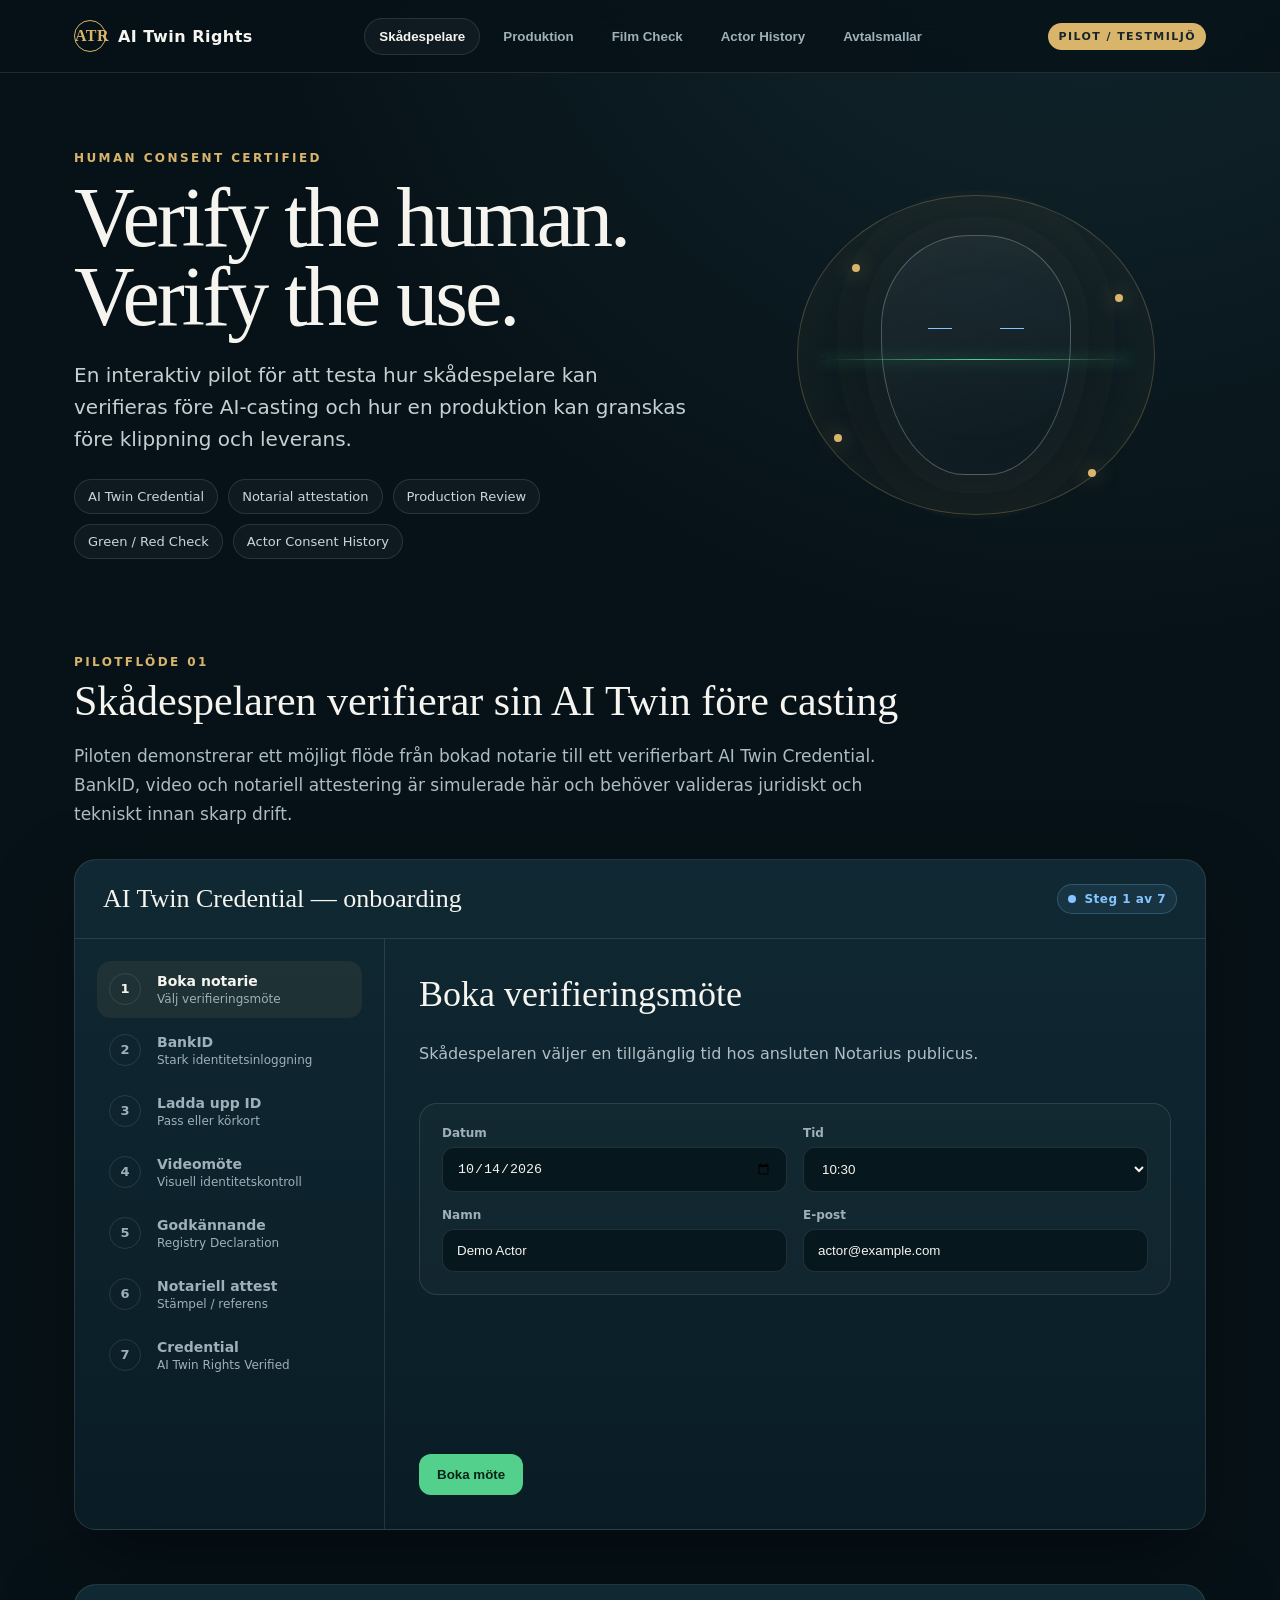
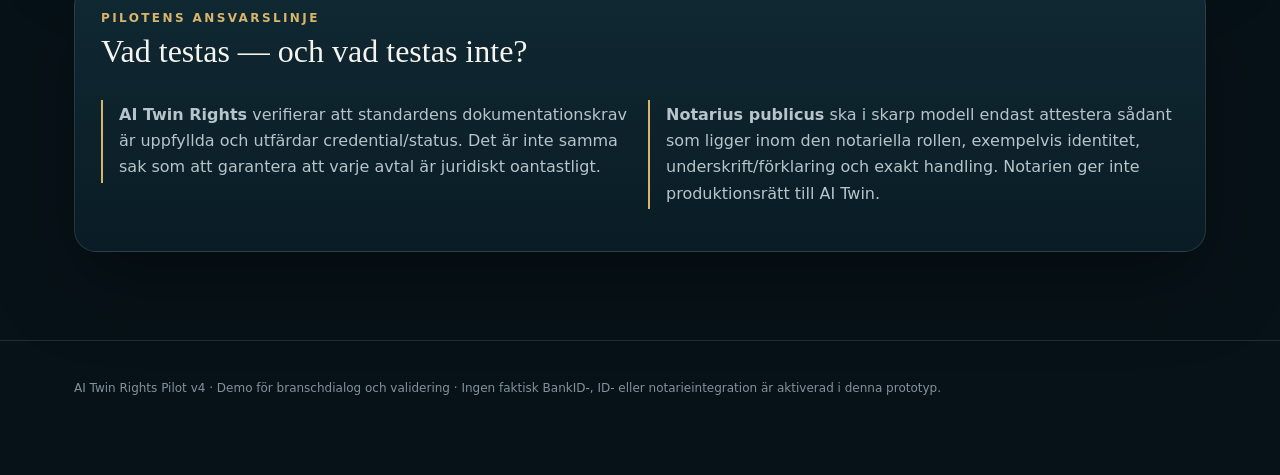
==== commit 832e8ea3: "Launch AI Twin Rights pilot v4 with Contract Toolkit shop" ====
--- a/certifieringspilot.html
+++ b/certifieringspilot.html
@@ -1,529 +1,189 @@
-<!DOCTYPE html>
-
+<!doctype html>
 <html lang="sv">
 <head>
 <meta charset="utf-8"/>
-<meta content="width=device-width,initial-scale=1" name="viewport"/>
+<meta name="viewport" content="width=device-width, initial-scale=1"/>
 <meta name="robots" content="noindex,nofollow,noarchive"/>
 <link rel="canonical" href="https://aitwin.stuntsara.se/certifieringspilot.html"/>
-<meta content="Interaktiv testpilot för AI Twin Rights – BankID, ID-verifiering, projektspecifikt nyttjandeavtal, notariell Root of Trust och certifikat." name="description"/>
-<title>AI Twin Rights · Certifieringspilot v4.1</title>
+<meta name="description" content="Interaktiv pilot för AI Twin Rights: AI Twin Credential, notariell verifiering, Production Verified, filmkontroll, historik och avtalsmallar."/>
+<title>AI Twin Rights — Pilot v4</title>
 <style>
-:root{--paper:#f5f4ef;--white:#fff;--ink:#132632;--muted:#53646e;--rule:#cfd7d8;--blue:#0b5e78;--blue2:#0b3d58;--teal:#2c7d79;--pale:#e8efec;--gold:#a88b4d;--warn:#8b6327;--max:1220px}
-*{box-sizing:border-box} html{scroll-behavior:smooth} body{margin:0;background:var(--paper);color:var(--ink);font-family:Arial,Helvetica,sans-serif;line-height:1.55} a{color:inherit}
-.wrap{max-width:var(--max);margin:auto;padding:0 28px} .utility{background:var(--ink);color:#fff;font-size:13px} .utility .wrap{min-height:36px;display:flex;justify-content:space-between;align-items:center;gap:20px} .utility a{text-decoration:none}
-.header{background:#fff;border-bottom:1px solid var(--rule)} .header .wrap{min-height:98px;display:flex;align-items:center;justify-content:space-between;gap:28px} .identity{display:flex;align-items:center;gap:16px;text-decoration:none} .seal{width:48px;height:48px;border:2px solid var(--blue2);border-radius:50%;display:grid;place-items:center;font-weight:800} .seal:after{content:'AI'} .identity strong{display:block;font-family:Georgia,serif;font-size:27px;font-weight:600} .identity span{font-size:12px;letter-spacing:.11em;text-transform:uppercase;color:var(--muted)}
-.mainnav{background:#fff;border-bottom:1px solid var(--rule)} .mainnav .wrap{display:flex;overflow:auto} .mainnav a{text-decoration:none;padding:15px 22px 14px 0;margin-right:22px;font-weight:700;font-size:14px;white-space:nowrap;border-bottom:3px solid transparent} .mainnav a:hover{border-color:var(--blue)}
-.hero{background:#0e202b;color:#fff} .hero .wrap{display:grid;grid-template-columns:1fr 1fr;gap:54px;padding-top:54px;padding-bottom:54px;align-items:center} .hero h1{font-family:Georgia,serif;font-size:clamp(48px,6vw,76px);font-weight:500;line-height:.98;margin:18px 0 0;letter-spacing:-.04em} .eyebrow{font-size:12px;text-transform:uppercase;letter-spacing:.14em;font-weight:800;color:#d7c28e} .lead{font-family:Georgia,serif;font-size:23px;color:#e7eef0;max-width:660px} .sub{color:#c4d0d5;max-width:690px} .heroimg{min-height:470px;background-image:linear-gradient(to top,rgba(5,15,22,.50),transparent),var(--img-e300277cb71742d8);background-size:cover;background-position:center;border:6px solid rgba(255,255,255,.08);position:relative} .heroimg .cap{position:absolute;left:24px;bottom:22px;right:24px;background:rgba(8,24,34,.80);padding:17px;border-left:3px solid var(--gold);font-size:14px} .btn{display:inline-flex;align-items:center;text-decoration:none;font-weight:700;padding:13px 17px;border:1px solid var(--ink);background:#fff;cursor:pointer} .btn.primary{background:var(--gold);border-color:var(--gold);color:#fff} .actions{display:flex;gap:12px;flex-wrap:wrap;margin-top:27px}
-.statusbar{background:var(--pale);border-bottom:1px solid var(--rule)} .statusbar .wrap{padding-top:18px;padding-bottom:18px;display:flex;gap:18px;align-items:start} .statusbar b{white-space:nowrap} .statusbar span{color:var(--muted);font-size:14px}
-section{padding:74px 0} h2{font-family:Georgia,serif;font-weight:500;font-size:clamp(36px,4.6vw,58px);line-height:1.05;margin:0} .sectionhead{display:grid;grid-template-columns:240px 1fr;gap:52px;margin-bottom:36px} .side{font-size:12px;text-transform:uppercase;letter-spacing:.12em;font-weight:800;color:var(--blue);border-top:4px solid var(--blue);padding-top:9px} .intro{font-family:Georgia,serif;font-size:22px;color:#354b56;max-width:830px}
-.flow{display:grid;grid-template-columns:repeat(4,1fr);gap:14px} .flowcard{background:#fff;border:1px solid var(--rule);min-height:270px;overflow:hidden} .flowimg{height:130px;background-size:cover;background-position:center} .flowbody{padding:19px} .num{font-size:11px;text-transform:uppercase;letter-spacing:.12em;color:var(--blue);font-weight:800} .flowcard h3{font-family:Georgia,serif;font-size:25px;font-weight:500;margin:8px 0} .flowcard p{font-size:14px;color:var(--muted);margin:0}
-.demo{background:#fff;border-top:1px solid var(--rule);border-bottom:1px solid var(--rule)} .demo-grid{display:grid;grid-template-columns:280px 1fr;gap:38px} .progress{position:sticky;top:18px;align-self:start;background:var(--pale);border:1px solid var(--rule)} .progitem{padding:14px 16px;border-bottom:1px solid var(--rule);font-size:13px;display:flex;gap:10px;align-items:center} .progitem:last-child{border-bottom:0} .progitem .bubble{width:24px;height:24px;border-radius:50%;border:1px solid #9db0b6;display:grid;place-items:center;font-size:12px;flex:0 0 24px} .progitem.active{background:var(--blue2);color:#fff} .progitem.done .bubble{background:var(--teal);color:#fff;border-color:var(--teal)}
-.panel{border:1px solid var(--rule);background:#fff;padding:28px;display:none} .panel.active{display:block} .panel h3{font-family:Georgia,serif;font-size:32px;font-weight:500;margin:0 0 8px} .panel .explain{color:var(--muted);margin:0 0 24px} .fields{display:grid;grid-template-columns:1fr 1fr;gap:16px} label{font-size:12px;font-weight:700;color:#314751;display:block;margin-bottom:6px} input,textarea,select{width:100%;padding:12px;border:1px solid #bfcacc;background:#fff;font:inherit} textarea{min-height:94px;resize:vertical} .full{grid-column:1/-1} .rights{display:grid;grid-template-columns:repeat(3,1fr);gap:10px;margin-top:12px} .rightcheck{border:1px solid var(--rule);padding:12px;background:#fafafa;font-size:13px} .rightcheck input{width:auto;margin-right:7px} .stepactions{display:flex;justify-content:space-between;gap:12px;margin-top:26px} .btn.secondary{background:#fff;color:var(--ink)} .demo-note{background:#fff7e7;border-left:4px solid var(--gold);padding:15px 17px;margin:18px 0;color:#554936;font-size:13px}
-.idgrid{display:grid;grid-template-columns:1fr 1fr;gap:16px} .photo{min-height:245px;background-size:cover;background-position:center;border:1px solid var(--rule);position:relative} .photo span{position:absolute;left:12px;bottom:12px;background:rgba(9,28,39,.88);color:#fff;padding:8px 10px;font-size:12px} .mockstatus{padding:16px;border:1px solid var(--rule);background:#f7faf9;margin-top:14px} .ok{color:#1d6b54;font-weight:800} .wait{color:var(--warn);font-weight:800}
-.capture-card{border:1px solid var(--rule);background:#fff;padding:18px;box-shadow:0 10px 30px rgba(9,28,39,.05)}
-.capture-card h4{font-family:Georgia,serif;font-size:24px;margin:0 0 6px}.capture-card .hint{font-size:14px;color:var(--muted);margin:0 0 14px}
-.camera-stage,.id-stage{min-height:285px;background:#0a1c28;border:1px solid #17394d;position:relative;overflow:hidden;display:grid;place-items:center}
-.camera-stage video,.camera-stage img,.id-stage img{width:100%;height:285px;object-fit:cover;display:block}
-.camera-stage video{transform:scaleX(-1)}
-.camera-stage .guide{position:absolute;inset:14% 25%;border:2px solid rgba(255,255,255,.82);border-radius:48%;box-shadow:0 0 0 999px rgba(0,0,0,.12);pointer-events:none}
-.camera-stage .guide:after{content:'Titta rakt in i kameran';position:absolute;left:50%;bottom:-46px;transform:translateX(-50%);white-space:nowrap;background:rgba(9,28,39,.88);color:#fff;padding:7px 10px;font-size:12px;border-radius:4px}
-.empty-stage{color:#d7e2e6;text-align:center;padding:30px;font-size:14px}.empty-stage b{display:block;color:#fff;font-size:16px;margin-bottom:5px}
-.capture-actions{display:flex;gap:9px;flex-wrap:wrap;margin-top:12px}.mini-btn{border:1px solid var(--ink);background:#fff;color:var(--ink);padding:10px 13px;font-weight:700;cursor:pointer}.mini-btn.gold{background:var(--gold);border-color:var(--gold);color:#fff}.mini-btn:disabled{opacity:.45;cursor:not-allowed}
-.file-btn{display:inline-flex;align-items:center;justify-content:center;cursor:pointer}.file-btn input{position:absolute;opacity:0;pointer-events:none;width:1px;height:1px}
-.capture-status{margin-top:12px;padding:11px 12px;background:#f5f8f7;border-left:3px solid var(--warn);font-size:13px;color:var(--muted)}.capture-status.ready{border-left-color:#1d6b54;color:#1d6b54;font-weight:700}
-.id-instructions{margin:14px 0 0;padding:0 0 0 20px;color:var(--muted);font-size:13px}.id-instructions li{margin:5px 0}
-.capture-summary{margin-top:16px;display:grid;grid-template-columns:1fr 1fr;gap:10px}.capture-summary div{padding:12px 14px;border:1px solid var(--rule);background:#fafbfa;font-size:13px}.capture-summary b{display:block;margin-bottom:3px}
-#portraitCanvas{display:none}.hidden{display:none!important}
-@media(max-width:760px){.idgrid,.capture-summary{grid-template-columns:1fr}.camera-stage,.id-stage,.camera-stage video,.camera-stage img,.id-stage img{height:245px;min-height:245px}}
-.notarybox{display:grid;grid-template-columns:1.1fr .9fr;gap:18px} .video{min-height:320px;background-image:var(--img-e300277cb71742d8);background-size:cover;background-position:center;border:1px solid var(--rule);position:relative} .video .live{position:absolute;left:12px;bottom:12px;background:#102534;color:#fff;padding:8px 10px;font-size:11px;text-transform:uppercase;letter-spacing:.1em} .checklist{margin:0;padding-left:18px;color:var(--muted)} .checklist li{margin:9px 0} .hash{font-family:ui-monospace,monospace;background:#eef3f4;padding:9px;border:1px solid var(--rule);font-size:12px;word-break:break-all}
-.package{display:grid;grid-template-columns:1fr 1fr;gap:18px} .certimg{min-height:390px;background-image:var(--img-05e216e30709888e);background-size:cover;background-position:center;border:1px solid var(--rule)} .docs{border:1px solid var(--rule)} .docrow{padding:15px;border-bottom:1px solid var(--rule);display:flex;justify-content:space-between;gap:14px;font-size:13px} .docrow:last-child{border-bottom:0} .docrow strong{display:block} .docrow span{color:var(--muted)} .privacy{margin-top:20px;padding:20px;border-left:5px solid var(--blue);background:var(--pale)}
-.publicverify{background:var(--blue2);color:#fff} .publicverify h2{color:#fff} .verifycard{margin-top:28px;background:#fff;color:var(--ink);max-width:720px;padding:26px;border-left:6px solid var(--teal)} .verifyline{display:grid;grid-template-columns:180px 1fr;gap:18px;padding:10px 0;border-bottom:1px solid var(--rule)} .verifyline:last-child{border-bottom:0} .valid{font-weight:900;color:#166a50}
-footer{background:#fff;border-top:1px solid var(--rule);padding:36px 0} footer p{color:var(--muted);font-size:13px}
-@media(max-width:980px){.hero .wrap,.sectionhead,.demo-grid,.notarybox,.package{grid-template-columns:1fr} .flow{grid-template-columns:1fr 1fr} .progress{position:relative;top:auto} .rights{grid-template-columns:1fr 1fr}}
-@media(max-width:650px){.header .wrap{min-height:78px} .flow,.fields,.idgrid,.rights{grid-template-columns:1fr} .full{grid-column:auto} .heroimg{min-height:350px} section{padding:56px 0}}
+:root{
+  --bg:#071218; --panel:#0d1d25; --panel2:#102832; --ink:#f6f4ee; --muted:#9eb0b8;
+  --gold:#d8b56b; --line:rgba(255,255,255,.11); --green:#53d18c; --red:#ff6b6b; --blue:#84c5ff;
+  --shadow:0 30px 80px rgba(0,0,0,.35); --radius:22px;
+}
+*{box-sizing:border-box} html{scroll-behavior:smooth} body{margin:0;background:radial-gradient(circle at 85% -10%,rgba(58,120,130,.22),transparent 34%),var(--bg);color:var(--ink);font-family:Inter,ui-sans-serif,system-ui,-apple-system,BlinkMacSystemFont,"Segoe UI",sans-serif}
+a{color:inherit}.wrap{max-width:1180px;margin:auto;padding:0 24px}.topbar{position:sticky;top:0;z-index:20;background:rgba(7,18,24,.82);backdrop-filter:blur(18px);border-bottom:1px solid var(--line)}
+.nav{height:72px;display:flex;align-items:center;justify-content:space-between;gap:20px}.brand{display:flex;align-items:center;gap:12px;font-weight:750;letter-spacing:.03em}.mark{width:32px;height:32px;border:1px solid var(--gold);border-radius:50%;display:grid;place-items:center;color:var(--gold);font-family:Georgia,serif}.navlinks{display:flex;gap:8px;flex-wrap:wrap}.navlinks button{background:transparent;color:var(--muted);border:1px solid transparent;padding:10px 14px;border-radius:999px;cursor:pointer;font-weight:650}.navlinks button.active,.navlinks button:hover{color:var(--ink);border-color:var(--line);background:rgba(255,255,255,.04)}
+.hero{padding:78px 0 42px}.eyebrow{font-size:12px;letter-spacing:.2em;text-transform:uppercase;color:var(--gold);font-weight:800}.hero-grid{display:grid;grid-template-columns:1.15fr .85fr;gap:50px;align-items:center}.hero h1{font-family:Georgia,"Times New Roman",serif;font-size:clamp(44px,7vw,84px);line-height:.94;margin:14px 0 22px;font-weight:500;letter-spacing:-.035em}.hero p{font-size:20px;line-height:1.6;color:#c4d0d4;max-width:760px}.pillrow{display:flex;gap:10px;flex-wrap:wrap;margin-top:24px}.pill{border:1px solid var(--line);background:rgba(255,255,255,.035);padding:9px 13px;border-radius:999px;color:#cbd6da;font-size:13px}.hero-art{min-height:380px;position:relative}.ring{position:absolute;inset:8% 11%;border:1px solid rgba(216,181,107,.28);border-radius:50%;box-shadow:0 0 90px rgba(216,181,107,.08) inset}.face{position:absolute;left:50%;top:50%;transform:translate(-50%,-50%);width:190px;height:240px;border-radius:46% 46% 44% 44% / 38% 38% 56% 56%;border:1px solid rgba(255,255,255,.25);background:linear-gradient(160deg,rgba(255,255,255,.08),rgba(255,255,255,.01));box-shadow:0 0 0 18px rgba(255,255,255,.015),0 0 0 44px rgba(216,181,107,.025)}.face:before,.face:after{content:"";position:absolute;top:92px;width:24px;height:5px;border-top:1px solid var(--blue)}.face:before{left:46px}.face:after{right:46px}.scan{position:absolute;left:16%;right:16%;top:51%;height:1px;background:linear-gradient(90deg,transparent,var(--green),transparent);box-shadow:0 0 14px var(--green);animation:scan 3.2s ease-in-out infinite}.nodes span{position:absolute;width:8px;height:8px;border-radius:50%;background:var(--gold);box-shadow:0 0 20px rgba(216,181,107,.6)}.nodes span:nth-child(1){left:23%;top:26%}.nodes span:nth-child(2){right:18%;top:34%}.nodes span:nth-child(3){left:19%;bottom:27%}.nodes span:nth-child(4){right:24%;bottom:18%}@keyframes scan{0%,100%{top:34%;opacity:.3}50%{top:68%;opacity:1}}
+.section{padding:54px 0 88px}.section-title{font-family:Georgia,serif;font-size:42px;font-weight:500;margin:8px 0 12px}.lead{color:#adbdc4;max-width:850px;line-height:1.7;font-size:17px}.panel{background:linear-gradient(180deg,rgba(17,42,53,.94),rgba(10,29,38,.94));border:1px solid var(--line);border-radius:var(--radius);box-shadow:var(--shadow)}
+.tabs{display:none}.tabs.active{display:block}.pilot-card{margin-top:30px;overflow:hidden}.pilot-head{padding:24px 28px;border-bottom:1px solid var(--line);display:flex;align-items:center;justify-content:space-between;gap:16px}.pilot-head strong{font-family:Georgia,serif;font-size:26px;font-weight:500}.demo{font-size:11px;letter-spacing:.13em;text-transform:uppercase;color:#1a252a;background:var(--gold);padding:7px 10px;border-radius:999px;font-weight:900}.pilot-body{display:grid;grid-template-columns:310px 1fr;min-height:590px}.steps{border-right:1px solid var(--line);padding:22px}.step{display:grid;grid-template-columns:36px 1fr;gap:12px;padding:12px;border-radius:14px;color:var(--muted);cursor:pointer;margin-bottom:4px}.step:hover{background:rgba(255,255,255,.035)}.step.active{background:rgba(216,181,107,.08);color:var(--ink)}.step.done .step-num{background:var(--green);border-color:var(--green);color:#062315}.step-num{width:32px;height:32px;border:1px solid var(--line);border-radius:50%;display:grid;place-items:center;font-size:13px;font-weight:800}.step-title{font-weight:750;font-size:14px}.step-sub{font-size:12px;color:var(--muted);margin-top:3px}.stage{padding:34px;display:flex;flex-direction:column}.stage h3{font-family:Georgia,serif;font-size:36px;font-weight:500;margin:0 0 10px}.stage p{color:#afbec4;line-height:1.65}.stage-box{margin-top:20px;border:1px solid var(--line);border-radius:18px;background:rgba(255,255,255,.025);padding:22px}.grid2{display:grid;grid-template-columns:1fr 1fr;gap:16px}.field label{display:block;font-size:12px;color:var(--muted);margin:0 0 7px;font-weight:700}.field input,.field select{width:100%;background:#07171e;border:1px solid var(--line);border-radius:12px;padding:13px 14px;color:var(--ink);outline:none}.field input:focus,.field select:focus{border-color:rgba(216,181,107,.55)}
+.btnrow{display:flex;gap:12px;flex-wrap:wrap;margin-top:auto;padding-top:26px}.btn{border:0;border-radius:12px;padding:13px 18px;font-weight:800;cursor:pointer;background:var(--gold);color:#152027}.btn.secondary{background:transparent;color:var(--ink);border:1px solid var(--line)}.btn.green{background:var(--green);color:#082417}.btn.red{background:var(--red);color:white}.btn:disabled{opacity:.35;cursor:not-allowed}.status{display:inline-flex;align-items:center;gap:8px;padding:7px 10px;border-radius:999px;font-size:12px;font-weight:850;letter-spacing:.04em}.status:before{content:"";width:8px;height:8px;border-radius:50%;background:currentColor}.ok{background:rgba(83,209,140,.10);color:var(--green);border:1px solid rgba(83,209,140,.28)}.bad{background:rgba(255,107,107,.09);color:var(--red);border:1px solid rgba(255,107,107,.28)}.neutral{background:rgba(132,197,255,.08);color:var(--blue);border:1px solid rgba(132,197,255,.23)}
+.bankid{display:flex;align-items:center;gap:18px}.bankid-logo{width:64px;height:64px;background:white;border-radius:18px;color:#111;display:grid;place-items:center;font-size:11px;font-weight:900;line-height:1.05;text-align:center}.upload{border:1px dashed rgba(255,255,255,.25);border-radius:16px;padding:28px;text-align:center}.video{aspect-ratio:16/9;border-radius:18px;overflow:hidden;background:linear-gradient(145deg,#0d1820,#132d38);position:relative;border:1px solid var(--line);display:grid;place-items:center}.video .avatar{width:120px;height:120px;border-radius:50%;background:linear-gradient(180deg,#d0a982,#825c46);position:relative;box-shadow:0 0 0 12px rgba(255,255,255,.035)}.video .avatar:after{content:"Notarie";position:absolute;left:50%;transform:translateX(-50%);bottom:-48px;font-size:12px;background:rgba(0,0,0,.45);padding:6px 9px;border-radius:8px}.video .call-status{position:absolute;top:16px;left:16px}.id-preview{position:absolute;right:14px;bottom:14px;width:135px;height:86px;border-radius:12px;background:#e9e5dc;color:#111;padding:12px;font-size:11px}.seal{width:140px;height:140px;border:2px double var(--gold);border-radius:50%;display:grid;place-items:center;text-align:center;color:var(--gold);font-family:Georgia,serif;font-weight:700;letter-spacing:.08em;transform:rotate(-7deg);margin:auto;box-shadow:0 0 0 6px rgba(216,181,107,.06)}.credential{max-width:720px;margin:auto;background:linear-gradient(145deg,#102d35,#09191f);border:1px solid rgba(216,181,107,.42);border-radius:24px;padding:28px;position:relative;overflow:hidden}.credential:after{content:"";position:absolute;width:230px;height:230px;border-radius:50%;border:1px solid rgba(216,181,107,.14);right:-85px;top:-80px}.cred-top{display:flex;justify-content:space-between;gap:20px}.cred-name{font-family:Georgia,serif;font-size:30px}.cred-meta{color:var(--muted);font-size:12px;margin-top:6px}.qr{width:94px;height:94px;display:grid;grid-template-columns:repeat(9,1fr);gap:2px;background:#eae8e2;padding:7px;border-radius:10px}.qr i{background:#0c2028}.cred-grid{display:grid;grid-template-columns:repeat(3,1fr);gap:12px;margin-top:26px}.cred-item{border-top:1px solid var(--line);padding-top:10px}.cred-item b{display:block;font-size:11px;text-transform:uppercase;letter-spacing:.1em;color:var(--muted);margin-bottom:5px}.fine{font-size:11px;color:#83969e;line-height:1.5;margin-top:18px}
+.review-wrap{display:grid;grid-template-columns:1fr 330px;gap:22px;margin-top:28px}.review-main,.review-side{padding:24px}.review-row{display:grid;grid-template-columns:1.5fr .9fr .9fr .9fr .6fr;gap:12px;align-items:center;padding:14px 0;border-bottom:1px solid var(--line)}.review-row.header{font-size:11px;text-transform:uppercase;letter-spacing:.1em;color:var(--muted);padding-top:0}.person{display:flex;align-items:center;gap:10px}.mini-avatar{width:38px;height:38px;border-radius:50%;background:linear-gradient(145deg,#183b46,#8f6c51)}.select-mini{background:#07171e;border:1px solid var(--line);color:var(--ink);padding:9px;border-radius:10px;width:100%}.result-icon{width:30px;height:30px;border-radius:50%;display:grid;place-items:center;font-weight:900}.result-icon.ok{background:var(--green);color:#072116}.result-icon.bad{background:var(--red);color:#fff}.score{font-family:Georgia,serif;font-size:68px;line-height:1}.score.oktext{color:var(--green)}.score.badtext{color:var(--red)}.summary-card{border:1px solid var(--line);border-radius:18px;padding:18px;margin-top:16px;background:rgba(255,255,255,.025)}.hash{font-family:ui-monospace,SFMono-Regular,Menlo,monospace;font-size:11px;word-break:break-all;color:#9db0b7}.stampbox{border:1px solid rgba(83,209,140,.3);background:rgba(83,209,140,.07);border-radius:18px;padding:20px;margin-top:18px}.stampbox.fail{border-color:rgba(255,107,107,.3);background:rgba(255,107,107,.07)}
+.verify-grid{display:grid;grid-template-columns:.9fr 1.1fr;gap:22px;margin-top:28px}.verify-form,.verify-result{padding:26px}.biglight{border-radius:22px;min-height:360px;display:grid;place-items:center;text-align:center;border:1px solid var(--line);background:rgba(255,255,255,.02)}.light{width:140px;height:140px;border-radius:50%;display:grid;place-items:center;font-size:64px;font-weight:900;margin:auto 0 18px}.light.green{background:rgba(83,209,140,.13);color:var(--green);box-shadow:0 0 80px rgba(83,209,140,.12)}.light.red{background:rgba(255,107,107,.12);color:var(--red);box-shadow:0 0 80px rgba(255,107,107,.10)}.checklist{margin:18px 0 0;padding:0;list-style:none;text-align:left;max-width:440px}.checklist li{padding:9px 0;border-bottom:1px solid var(--line);display:flex;justify-content:space-between;gap:16px}.checklist em{font-style:normal;color:var(--muted)}
+.note{border-left:2px solid var(--gold);padding:2px 0 2px 16px;color:#b7c4c9;line-height:1.65}.foot{padding:40px 0 80px;color:#80939b;font-size:12px;border-top:1px solid var(--line)}
 
-/* v3 – producer request + generated Digital Replica Authorization */
-.request-grid{display:grid;grid-template-columns:1fr 1fr;gap:16px}
-.request-grid .full{grid-column:1/-1}
-.fieldcard{background:#fff;border:1px solid var(--rule);padding:20px;margin-top:18px}
-.fieldcard h4{font-family:Georgia,serif;font-size:23px;margin:0 0 6px}
-.fieldcard>p{margin:0 0 16px;color:var(--muted);font-size:14px}
-.tristate-grid{display:grid;grid-template-columns:repeat(2,1fr);gap:10px}
-.tri{display:grid;grid-template-columns:1fr auto;gap:10px;align-items:center;border:1px solid var(--rule);background:#fafafa;padding:11px 12px}
-.tri span{font-size:14px;font-weight:700}
-.tri select{min-width:112px}
-.request-summary{margin-top:18px;background:var(--pale);border-left:5px solid var(--blue);padding:17px 18px}
-.request-summary strong{display:block;margin-bottom:5px}
-.scope-tags{display:flex;gap:7px;flex-wrap:wrap;margin-top:9px}
-.scope-tag{font-size:12px;background:#fff;border:1px solid var(--rule);padding:5px 8px;border-radius:999px}
-.scope-tag.yes{border-color:#8ab6a7;background:#eef7f3}
-.scope-tag.no{border-color:#d9b5ad;background:#fff3f1}
-.contract-shell{display:grid;grid-template-columns:.85fr 1.15fr;gap:18px}
-.contract-controls{background:#fff;border:1px solid var(--rule);padding:22px}
-.contract-paper{background:#fffdf8;border:1px solid #d7cbb7;padding:34px;box-shadow:0 16px 35px rgba(29,42,48,.08);min-height:660px}
-.contract-paper .docmark{text-align:center;font-family:Georgia,serif;color:var(--gold);font-weight:700;letter-spacing:.1em}
-.contract-paper h4{text-align:center;font-family:Georgia,serif;font-size:30px;line-height:1.1;margin:12px 0 5px}
-.contract-paper .docsub{text-align:center;color:var(--muted);font-size:12px;margin-bottom:25px}
-.contract-paper h5{font-family:Georgia,serif;font-size:18px;margin:23px 0 7px}
-.contract-paper p,.contract-paper li{font-size:13px;color:#354952}
-.contract-paper ul{padding-left:19px}
-.contract-meta{display:grid;grid-template-columns:1fr 1fr;gap:8px 20px;background:#f5f1e8;padding:14px;margin-top:20px;font-size:12px}
-.contract-meta b{display:block;color:var(--ink)}
-.consentbox{display:flex;gap:10px;align-items:flex-start;margin:11px 0;padding:11px;background:#fafafa;border:1px solid var(--rule)}
-.consentbox input{margin-top:3px}
-.locked-banner{margin-top:15px;padding:12px 14px;background:#eef7f3;border:1px solid #9fc6b8;color:#245d4c;display:none}
-.locked-banner.show{display:block}
-.hashbox{word-break:break-all;font-family:ui-monospace,SFMono-Regular,Menlo,monospace;font-size:12px;background:#0f2633;color:#dce9ed;padding:13px;margin-top:10px}
-.notary-session{display:grid;grid-template-columns:1fr 1fr;gap:18px}
-.notary-screen{background:#0b1720;min-height:330px;position:relative;overflow:hidden;border:1px solid #243d4b}
-.notary-screen video{width:48%;height:100%;object-fit:cover;position:absolute;right:0;top:0;background:#142c3a}
-.notary-avatar{position:absolute;left:0;top:0;width:52%;height:100%;display:grid;place-items:center;text-align:center;color:#dce7ea;background:linear-gradient(145deg,#203b49,#10212b)}
-.notary-avatar .face{width:92px;height:92px;border-radius:50%;background:#c8b69a;margin:0 auto 12px;position:relative}
-.notary-avatar .face:before{content:"";position:absolute;left:24px;right:24px;bottom:-46px;height:62px;background:#263c48;border-radius:44% 44% 12% 12%}
-.notary-live{position:absolute;left:12px;top:12px;background:#a44a3f;color:#fff;padding:6px 9px;font-size:11px;font-weight:800;letter-spacing:.07em}
-.verify-checks label{display:flex;gap:10px;padding:10px 0;border-bottom:1px solid var(--rule)}
-.video-shot{margin-top:12px;display:none}
-.video-shot.show{display:block}
-.video-shot img{width:100%;max-height:210px;object-fit:cover;border:1px solid var(--rule)}
-.sign-grid{display:grid;grid-template-columns:1fr 1fr;gap:16px}
-.sign-card{background:#fff;border:1px solid var(--rule);padding:21px}
-.sign-card h4{font-family:Georgia,serif;font-size:23px;margin:0 0 8px}
-.signstatus{margin-top:12px;padding:10px;background:#f3f5f5;color:var(--muted)}
-.signstatus.ok{background:#eef7f3;color:#245d4c}
-.generated-row span{display:block;color:var(--muted);font-size:12px;margin-top:3px}
-@media(max-width:850px){
- .request-grid,.contract-shell,.notary-session,.sign-grid{grid-template-columns:1fr}
- .tristate-grid{grid-template-columns:1fr}
+.cert-shell{margin-top:28px;border:1px solid rgba(216,181,107,.42);border-radius:24px;overflow:hidden;background:linear-gradient(145deg,#0f2a32,#08171d);box-shadow:var(--shadow)}
+.cert-banner{display:flex;justify-content:space-between;gap:22px;align-items:flex-start;padding:28px;border-bottom:1px solid rgba(216,181,107,.22)}
+.cert-kicker{font-size:11px;letter-spacing:.18em;text-transform:uppercase;color:var(--gold);font-weight:900}.cert-title{font-family:Georgia,serif;font-size:38px;margin:6px 0 6px;font-weight:500}.cert-id{font-family:ui-monospace,SFMono-Regular,Menlo,monospace;color:var(--muted);font-size:12px}.cert-grid{display:grid;grid-template-columns:repeat(4,1fr);gap:0}.cert-cell{padding:18px 20px;border-right:1px solid var(--line);border-bottom:1px solid var(--line);min-height:92px}.cert-cell:nth-child(4n){border-right:0}.cert-cell b{display:block;color:var(--muted);font-size:10px;letter-spacing:.11em;text-transform:uppercase;margin-bottom:7px}.cert-body{padding:24px 28px}.cert-claim{display:grid;grid-template-columns:22px 1fr;gap:10px;padding:10px 0;border-bottom:1px solid var(--line);color:#c7d3d7}.cert-claim:last-child{border-bottom:0}.tick{color:var(--green);font-weight:900}.cert-foot{padding:20px 28px;background:rgba(255,255,255,.025);border-top:1px solid var(--line);display:grid;grid-template-columns:1fr auto;gap:18px;align-items:center}.cert-note{font-size:11px;color:#8fa2aa;line-height:1.55}.cert-stamp{width:104px;height:104px;border:2px double var(--gold);border-radius:50%;display:grid;place-items:center;text-align:center;color:var(--gold);font-family:Georgia,serif;font-size:12px;letter-spacing:.08em;transform:rotate(-6deg)}
+.producer-attest{margin-top:22px;padding:20px;border:1px solid rgba(216,181,107,.28);border-radius:18px;background:rgba(216,181,107,.05)}.producer-attest h4{margin:0 0 12px;font-family:Georgia,serif;font-size:23px;font-weight:500}.attest-row{display:flex;gap:11px;align-items:flex-start;padding:9px 0;color:#c5d1d5}.attest-row input{margin-top:4px}.attest-meta{display:grid;grid-template-columns:1fr 1fr;gap:12px;margin-top:14px}
+.history-grid{display:grid;grid-template-columns:380px 1fr;gap:22px;margin-top:28px}.history-form,.history-result{padding:26px}.history-head{display:flex;justify-content:space-between;align-items:flex-start;gap:20px;padding-bottom:20px;border-bottom:1px solid var(--line)}.history-list{margin-top:10px}.film-card{display:grid;grid-template-columns:1fr auto;gap:18px;align-items:center;padding:18px 0;border-bottom:1px solid var(--line)}.film-card:last-child{border-bottom:0}.film-title{font-family:Georgia,serif;font-size:24px;margin-bottom:5px}.film-meta{font-size:12px;color:var(--muted);line-height:1.6}.empty-state{padding:28px;border:1px dashed rgba(255,255,255,.18);border-radius:16px;color:var(--muted);margin-top:18px}.warning-box{padding:15px 16px;border-radius:14px;background:rgba(255,107,107,.07);border:1px solid rgba(255,107,107,.25);font-size:12px;color:#e3c0c0;line-height:1.55;margin-top:16px}.safe-box{padding:15px 16px;border-radius:14px;background:rgba(83,209,140,.07);border:1px solid rgba(83,209,140,.25);font-size:12px;color:#bce7ce;line-height:1.55;margin-top:16px}.scope-tags{display:flex;gap:6px;flex-wrap:wrap;margin-top:8px}.scope-tag{font-size:10px;border:1px solid var(--line);border-radius:999px;padding:5px 8px;color:#b9c7cc}
+@media(max-width:900px){.hero-grid,.pilot-body,.review-wrap,.verify-grid,.history-grid{grid-template-columns:1fr}.hero-art{min-height:300px}.steps{border-right:0;border-bottom:1px solid var(--line);display:flex;overflow:auto}.step{min-width:180px}.review-row{grid-template-columns:1.4fr .8fr .8fr .8fr .5fr;font-size:12px}.navlinks{display:none}.grid2,.cred-grid,.cert-grid,.attest-meta{grid-template-columns:1fr}.cert-cell{border-right:0}}
+
+.shop-grid{display:grid;grid-template-columns:repeat(3,1fr);gap:18px;margin-top:28px}.product-card{padding:24px;display:flex;flex-direction:column;min-height:360px}.product-type{font-size:11px;letter-spacing:.14em;text-transform:uppercase;color:var(--gold);font-weight:850}.product-card h3{font-family:Georgia,serif;font-size:28px;font-weight:500;margin:10px 0 8px}.product-card p{color:var(--muted);line-height:1.6}.product-list{margin:16px 0 24px;padding:0;list-style:none}.product-list li{padding:8px 0;border-bottom:1px solid var(--line);font-size:13px;color:#c7d3d7}.price{font-family:Georgia,serif;font-size:30px;margin-top:auto}.price small{font-family:inherit;font-size:12px;color:var(--muted)}.cartbar{position:sticky;bottom:18px;margin:28px auto 0;max-width:900px;padding:14px 18px;border:1px solid rgba(216,181,107,.35);background:rgba(8,25,32,.94);backdrop-filter:blur(18px);border-radius:18px;display:flex;align-items:center;justify-content:space-between;gap:16px;box-shadow:var(--shadow)}.cartitems{font-size:13px;color:#c7d3d7}.carttotal{font-weight:850}.shop-note{margin-top:18px;padding:15px 17px;border-radius:14px;border:1px solid rgba(216,181,107,.25);background:rgba(216,181,107,.06);color:#c7d3d7;font-size:13px}.order-box{margin-top:24px;padding:22px;border:1px solid var(--line);border-radius:18px;background:rgba(255,255,255,.025)}.order-row{display:flex;justify-content:space-between;gap:16px;padding:9px 0;border-bottom:1px solid var(--line)}.order-row:last-child{border-bottom:0}.shop-badge{display:inline-flex;align-items:center;gap:8px;padding:7px 10px;border-radius:999px;border:1px solid rgba(216,181,107,.28);color:var(--gold);font-size:11px;font-weight:850;letter-spacing:.08em;text-transform:uppercase}
+@media(max-width:900px){.shop-grid{grid-template-columns:1fr}.cartbar{position:static;flex-direction:column;align-items:stretch}}
+</style>
+</head>
+<body>
+<div class="topbar"><div class="wrap nav"><div class="brand"><div class="mark">ATR</div><span>AI Twin Rights</span></div><div class="navlinks"><button class="tabbtn active" data-tab="actor">Skådespelare</button><button class="tabbtn" data-tab="production">Produktion</button><button class="tabbtn" data-tab="verify">Film Check</button><button class="tabbtn" data-tab="history">Actor History</button><button class="tabbtn" data-tab="shop">Avtalsmallar</button></div><span class="demo">PILOT / TESTMILJÖ</span></div></div>
+
+<section class="hero"><div class="wrap hero-grid"><div><div class="eyebrow">Human Consent Certified</div><h1>Verify the human.<br/>Verify the use.</h1><p>En interaktiv pilot för att testa hur skådespelare kan verifieras före AI-casting och hur en produktion kan granskas före klippning och leverans.</p><div class="pillrow"><span class="pill">AI Twin Credential</span><span class="pill">Notarial attestation</span><span class="pill">Production Review</span><span class="pill">Green / Red Check</span><span class="pill">Actor Consent History</span></div></div><div class="hero-art"><div class="ring"></div><div class="face"></div><div class="scan"></div><div class="nodes"><span></span><span></span><span></span><span></span></div></div></div></section>
+
+<section class="section"><div class="wrap">
+<div id="actor" class="tabs active"><div class="eyebrow">Pilotflöde 01</div><h2 class="section-title">Skådespelaren verifierar sin AI Twin före casting</h2><p class="lead">Piloten demonstrerar ett möjligt flöde från bokad notarie till ett verifierbart AI Twin Credential. BankID, video och notariell attestering är simulerade här och behöver valideras juridiskt och tekniskt innan skarp drift.</p>
+<div class="panel pilot-card"><div class="pilot-head"><strong>AI Twin Credential — onboarding</strong><span id="actor-progress" class="status neutral">Steg 1 av 7</span></div><div class="pilot-body"><div class="steps" id="steps"></div><div class="stage" id="stage"></div></div></div></div>
+
+<div id="production" class="tabs"><div class="eyebrow">Pilotflöde 02</div><h2 class="section-title">Production Review — inför klippning och leverans</h2><p class="lead">Producenten registrerar den aktuella leveransversionen, deklarerar samtliga AI Twins som faktiskt förekommer och bekräftar att produktionsunderlaget är komplett. AI Twin Rights granskar sedan dokumentationskedjan för just den versionen.</p>
+<div class="review-wrap"><div class="panel review-main"><div class="grid2"><div class="field"><label>Produktion</label><input id="prod-name" value="NORDLJUS"/></div><div class="field"><label>Leveransversion</label><input id="prod-version" value="MASTER V27"/></div></div><div class="attest-meta"><div class="field"><label>Producent / bolag</label><input id="prod-company" value="Northlight Productions AB"/></div><div class="field"><label>Ansvarig producent</label><input id="prod-owner" value="Demo Producer"/></div></div>
+<div class="producer-attest"><h4>Produktionens deklaration</h4><label class="attest-row"><input class="prod-attest" type="checkbox" checked><span>Alla AI Twins som förekommer i denna leveransversion är deklarerade i granskningen.</span></label><label class="attest-row"><input class="prod-attest" type="checkbox" checked><span>För varje AI Twin har produktionen lämnat ett signerat avtal eller motsvarande rättighetsunderlag.</span></label><label class="attest-row"><input class="prod-attest" type="checkbox" checked><span>Den deklarerade användningen motsvarar den faktiska användningen i denna klippversion.</span></label><label class="attest-row"><input class="prod-attest" type="checkbox" checked><span>Produktionens uppgifter får ligga till grund för AI Twin Rights verifieringsrapport och certifikat.</span></label></div>
+<div style="margin-top:22px" class="review-row header"><div>AI Twin</div><div>Credential</div><div>Avtal</div><div>Scope</div><div>Status</div></div><div id="review-rows"></div><div class="btnrow"><button class="btn green" id="run-review">Kör Production Review</button><button class="btn secondary" id="reset-review">Återställ demo</button></div></div><div class="panel review-side"><div class="eyebrow">Resultat</div><div id="review-score" class="score badtext">0/3</div><p id="review-copy">Kör granskningen för att kontrollera den aktuella leveransversionen.</p><div class="summary-card"><b>Version fingerprint</b><div id="hash" class="hash" style="margin-top:8px">Ej skapad</div></div><div id="production-stamp"></div></div></div>
+<div id="production-certificate"></div></div>
+
+<div id="verify" class="tabs"><div class="eyebrow">Pilotflöde 03</div><h2 class="section-title">Credential Check — grönt eller rött per film</h2><p class="lead">Credentialen i sig ger ingen produktionsrätt. Kontrollmotorn visar grönt först när både personens AI Twin Credential och den filmens produktionsunderlag är giltiga och användningen ligger inom scope.</p>
+<div class="verify-grid"><div class="panel verify-form"><div class="field"><label>AI Twin Credential ID</label><input id="verify-id" value="ATR-SE-00421"/></div><div class="field" style="margin-top:14px"><label>Produktion</label><input id="verify-film" value="NORDLJUS"/></div><div class="field" style="margin-top:14px"><label>Leveransversion</label><input id="verify-ver" value="MASTER V27"/></div><div class="btnrow"><button class="btn green" id="verify-btn">Testa credential mot film</button></div><div class="note" style="margin-top:22px">Testdata i piloten: <b>ATR-SE-00421</b> är godkänd för NORDLJUS. <b>ATR-SE-00987</b> har utgånget credential. <b>ATR-SE-00113</b> saknar godkänd scope för NORDLJUS.</div></div><div class="panel verify-result"><div id="verify-output" class="biglight"><div><div class="light green">?</div><h3 style="font-family:Georgia,serif;font-size:30px;margin:0">Ingen kontroll körd</h3><p style="color:var(--muted)">Ange credential och film och kör kontrollen.</p></div></div></div></div></div>
+
+<div class="panel" style="padding:26px;margin-top:54px"><div class="eyebrow">Pilotens ansvarslinje</div><h2 style="font-family:Georgia,serif;font-size:32px;font-weight:500;margin:8px 0 14px">Vad testas — och vad testas inte?</h2><div class="grid2"><div><p class="note"><b>AI Twin Rights</b> verifierar att standardens dokumentationskrav är uppfyllda och utfärdar credential/status. Det är inte samma sak som att garantera att varje avtal är juridiskt oantastligt.</p></div><div><p class="note"><b>Notarius publicus</b> ska i skarp modell endast attestera sådant som ligger inom den notariella rollen, exempelvis identitet, underskrift/förklaring och exakt handling. Notarien ger inte produktionsrätt till AI Twin.</p></div></div></div>
+</div>
+
+<div id="history" class="tabs"><div class="eyebrow">Pilotflöde 04</div><h2 class="section-title">Actor Consent History</h2><p class="lead">Klistra in ett AI Twin Credential ID för att se vilka produktioner som har en registrerad och verifierad samtyckes-/medverkankedja för personen i AI Twin Rights. Detta är tänkt som en transparensfunktion för talang, casting, producent och behöriga granskare.</p>
+<div class="history-grid"><div class="panel history-form"><div class="field"><label>AI Twin Credential ID</label><input id="history-id" value="ATR-SE-00421"/></div><div class="btnrow"><button class="btn green" id="history-btn">Sök godkända produktioner</button></div><div class="safe-box"><b>Testdata:</b> ATR-SE-00421 har flera registrerade produktioner i piloten. Testa även ATR-SE-00113 eller ett okänt ID.</div><div class="warning-box"><b>Viktigt:</b> Om en film inte finns i AI Twin Rights-registret betyder det att AI Twin Rights inte kan verifiera den filmen mot detta credential. Det bevisar inte i sig att användningen är olaglig eller osäker — produktionen kan ha använt en annan rättighetsprocess eller ännu inte registrerat sin verifiering.</div></div><div class="panel history-result"><div id="history-output"><div class="history-head"><div><div class="eyebrow">Credential history</div><h3 style="font-family:Georgia,serif;font-size:32px;margin:7px 0">Ingen sökning körd</h3><p style="color:var(--muted);margin:0">Sök på ett credential för att visa verifierade produktioner.</p></div></div></div></div></div></div>
+
+<div id="shop" class="tabs"><div class="eyebrow">Pilotflöde 05 · Contract Toolkit</div><h2 class="section-title">Färdiga avtalsmallar för AI Twin-produktion</h2><p class="lead">Castingbyråer och produktionsbolag kan licensiera färdiga mallar som stöd för sitt eget avtalsflöde. AI Twin Rights behöver inte vara part i avtalet mellan producent och skådespelare.</p>
+<div class="shop-note"><b>Pilotbutik:</b> priserna och kassan nedan är testvärden för att demonstrera köpresan. Ingen betalning dras i denna prototyp. Inför skarp lansering kan kassan kopplas till en extern betalningslösning.</div>
+<div class="shop-grid">
+  <article class="panel product-card"><span class="product-type">Template 01</span><h3>Registry Declaration</h3><p>Grundmall för skådespelarens personliga deklaration som kopplar den verifierade personen till ett AI Twin Credential utan att ge produktionsrätt.</p><ul class="product-list"><li>Registersamtycke</li><li>Credential-referens</li><li>Återkallelse & status</li><li>Notariell referensruta</li></ul><div class="price">495 kr <small>pilotpris · exkl. moms</small></div><div class="btnrow"><button class="btn add-template" data-sku="registry" data-name="Registry Declaration" data-price="495">Lägg i varukorg</button></div></article>
+  <article class="panel product-card"><span class="product-type">Template 02</span><h3>Production Use Agreement</h3><p>Produktionsmall mellan producent och skådespelare med AI-specifik scope och tydlig Rights Matrix för avtalad produktion.</p><ul class="product-list"><li>Produktion & scen</li><li>Ansikte / kropp / röst</li><li>Syntetisk dialog & träning</li><li>Territorium, tid & återanvändning</li></ul><div class="price">1 495 kr <small>pilotpris · exkl. moms</small></div><div class="btnrow"><button class="btn add-template" data-sku="production" data-name="Production Use Agreement + Rights Matrix" data-price="1495">Lägg i varukorg</button></div></article>
+  <article class="panel product-card"><span class="product-type">Toolkit</span><h3>AI Twin Contract Toolkit</h3><p>Komplett paket för castingbyrå eller produktionsbolag som vill arbeta enligt samma dokumentationsmodell som piloten.</p><ul class="product-list"><li>Registry Declaration</li><li>Production Use Agreement</li><li>Rights Matrix</li><li>Production Review checklist</li></ul><div class="price">2 495 kr <small>pilotpris · exkl. moms</small></div><div class="btnrow"><button class="btn add-template" data-sku="toolkit" data-name="AI Twin Contract Toolkit" data-price="2495">Lägg i varukorg</button></div></article>
+</div>
+<div class="cartbar"><div><span class="shop-badge">Varukorg</span><div id="cart-items" class="cartitems" style="margin-top:7px">Tom</div></div><div style="display:flex;align-items:center;gap:16px"><div id="cart-total" class="carttotal">0 kr</div><button id="checkout-btn" class="btn green" disabled>Gå till kassan</button></div></div>
+<div id="checkout-panel"></div>
+</div>
+</section>
+
+<footer class="foot"><div class="wrap">AI Twin Rights Pilot v4 · Demo för branschdialog och validering · Ingen faktisk BankID-, ID- eller notarieintegration är aktiverad i denna prototyp.</div></footer>
+
+<script>
+const actorSteps=[
+ {t:'Boka notarie',s:'Välj verifieringsmöte'},
+ {t:'BankID',s:'Stark identitetsinloggning'},
+ {t:'Ladda upp ID',s:'Pass eller körkort'},
+ {t:'Videomöte',s:'Visuell identitetskontroll'},
+ {t:'Godkännande',s:'Registry Declaration'},
+ {t:'Notariell attest',s:'Stämpel / referens'},
+ {t:'Credential',s:'AI Twin Rights Verified'}
+];
+let current=0, done=new Set();
+let state={appointment:false,bankid:false,id:false,video:false,declaration:false,notary:false,credential:false};
+const stepsEl=document.getElementById('steps'), stage=document.getElementById('stage'), progress=document.getElementById('actor-progress');
+function renderSteps(){stepsEl.innerHTML='';actorSteps.forEach((x,i)=>{const d=document.createElement('div');d.className='step '+(i===current?'active ':'')+(done.has(i)?'done':'');d.innerHTML=`<div class="step-num">${done.has(i)?'✓':i+1}</div><div><div class="step-title">${x.t}</div><div class="step-sub">${x.s}</div></div>`;d.onclick=()=>{if(i<=Math.max(current,...[...done].map(n=>n+1))){current=i;render()}};stepsEl.appendChild(d)});progress.textContent=`Steg ${current+1} av 7`}
+function navButtons(nextEnabled=true){return `<div class="btnrow"><button class="btn secondary" onclick="prevStep()" ${current===0?'disabled':''}>Tillbaka</button><button class="btn" onclick="nextStep()" ${nextEnabled?'':'disabled'}>${current===6?'Klar':'Nästa steg'}</button></div>`}
+function stepHtml(){
+ if(current===0) return `<h3>Boka verifieringsmöte</h3><p>Skådespelaren väljer en tillgänglig tid hos ansluten Notarius publicus.</p><div class="stage-box grid2"><div class="field"><label>Datum</label><input id="appt-date" type="date" value="2026-10-14"></div><div class="field"><label>Tid</label><select id="appt-time"><option>10:30</option><option>11:15</option><option>13:00</option></select></div><div class="field"><label>Namn</label><input value="Demo Actor"></div><div class="field"><label>E-post</label><input value="actor@example.com"></div></div><div class="btnrow"><button class="btn green" onclick="complete('appointment')">Boka möte</button></div>`;
+ if(current===1) return `<h3>Logga in med BankID</h3><p>BankID används i piloten som stark identitetsinloggning. Ingen riktig BankID-session startas i denna demo.</p><div class="stage-box bankid"><div class="bankid-logo">BANK<br>ID</div><div><b>Identifiera dig</b><p id="bankid-copy" style="margin:5px 0;color:var(--muted)">${state.bankid?'Identitet verifierad i demo.':'Starta en simulerad BankID-kontroll.'}</p><span class="status ${state.bankid?'ok':'neutral'}">${state.bankid?'VERIFIED':'WAITING'}</span></div></div><div class="btnrow"><button class="btn green" onclick="complete('bankid')">${state.bankid?'Verifierad ✓':'Simulera BankID'}</button>${navButtons(state.bankid).replace('<div class="btnrow">','').replace('</div>','')}</div>`;
+ if(current===2) return `<h3>Ladda upp ID-handling</h3><p>Pass eller körkort kopplas till identitetsärendet. I en skarp lösning ska lagring, åtkomst och radering följa fastställda dataskyddskrav.</p><div class="stage-box upload"><input id="idfile" type="file" accept="image/*,.pdf" onchange="fileChosen(this)"><p id="file-copy">${state.id?'ID-handling registrerad i demo.':'Välj pass, nationellt ID eller körkort.'}</p><span class="status ${state.id?'ok':'neutral'}">${state.id?'UPLOADED':'NO FILE'}</span></div>${navButtons(state.id)}`;
+ if(current===3) return `<h3>Videomöte med Notarius publicus</h3><p>Notarien jämför personen i videosamtalet med ID-underlaget och genomför den kontroll som den slutliga juridiska processen tillåter.</p><div class="video"><span class="status ${state.video?'ok':'neutral'} call-status">${state.video?'IDENTITY MATCH':'NOT CONNECTED'}</span><div class="avatar"></div><div class="id-preview"><b>ID UNDERLAG</b><br>Demo Actor<br>Photo on file<br><br><b>${state.video?'MATCH CONFIRMED':'AWAITING REVIEW'}</b></div></div><div class="btnrow"><button class="btn green" onclick="complete('video')">${state.video?'Match bekräftad ✓':'Starta demo-video & bekräfta match'}</button>${navButtons(state.video).replace('<div class="btnrow">','').replace('</div>','')}</div>`;
+ if(current===4) return `<h3>Personligt godkännande</h3><p>Skådespelaren signerar en Registry Declaration som kopplar personen till en definierad AI Twin och tillåter att credentialen visas för castingaktörer.</p><div class="stage-box"><label style="display:flex;gap:12px;align-items:flex-start"><input id="decl" type="checkbox" ${state.declaration?'checked':''} onchange="state.declaration=this.checked;render()"><span>Jag bekräftar att denna digitala representation är kopplad till mig och att mitt AI Twin Credential får visas för professionell casting. Jag förstår att detta <b>inte</b> ger någon producent rätt att använda mitt ansikte, kropp, röst eller prestation i en produktion.</span></label></div>${navButtons(state.declaration)}`;
+ if(current===5) return `<h3>Notariell attestering</h3><p>Den notariella handlingen används som bevislager för identitet, underskrift/förklaring och den exakta Registry Declaration som verifierats.</p><div class="stage-box grid2"><div><div class="seal">NOTARIAL<br>ATTESTATION<br><span style="font-size:11px">PILOT</span></div></div><div><b>Attestation reference</b><p>NP-SE-DEMO-000184</p><b>Document reference</b><p>Registry Declaration · v0.2</p><b>Status</b><p><span class="status ${state.notary?'ok':'neutral'}">${state.notary?'ATTESTED':'AWAITING NOTARY'}</span></p></div></div><div class="btnrow"><button class="btn green" onclick="complete('notary')">${state.notary?'Attesterad ✓':'Simulera notariell attest'}</button>${navButtons(state.notary).replace('<div class="btnrow">','').replace('</div>','')}</div>`;
+ return `<h3>AI Twin Credential utfärdat</h3><p>AI Twin Rights utfärdar credentialen när pilotens krav är uppfyllda. Credentialen kan visas i en castingprofil men ger ingen produktionsrätt.</p><div class="credential"><div class="cred-top"><div><div class="eyebrow">AI Twin Rights Verified</div><div class="cred-name">Demo Actor</div><div class="cred-meta">AI Twin Credential · Human Consent Certified</div></div><div class="qr">${Array.from({length:81},(_,i)=>`<i style="opacity:${((i*7+i*i)%11)<5?1:0}"></i>`).join('')}</div></div><div class="cred-grid"><div class="cred-item"><b>Credential ID</b>ATR-SE-00421</div><div class="cred-item"><b>Identity</b><span class="status ok">VERIFIED</span></div><div class="cred-item"><b>Notarial layer</b><span class="status ok">ATTESTED</span></div><div class="cred-item"><b>Registry status</b>ACTIVE FOR CASTING</div><div class="cred-item"><b>Issued</b>2026-10-14</div><div class="cred-item"><b>Production rights</b>NONE GRANTED</div></div><div class="fine">Credentialen styrker inte någon rätt för en producent att använda personen i film, TV, reklam eller annan produktion. Sådan rätt måste regleras separat mellan producent och rättighetshavare.</div></div><div class="btnrow"><button class="btn secondary" onclick="copyCredential()">Kopiera verifierings-ID</button><button class="btn" onclick="alert('Pilot: tänkt funktion för castingprofil / partner-API')">Visa i castingprofil</button></div>`;
 }
+function render(){renderSteps();stage.innerHTML=stepHtml()}
+window.prevStep=()=>{if(current>0){current--;render()}};
+window.nextStep=()=>{if(current<6){done.add(current);current++;render()}else{done.add(6);renderSteps()}};
+window.complete=(k)=>{state[k]=true;if(k==='appointment'){done.add(0);current=1}render()};
+window.fileChosen=(el)=>{if(el.files.length){state.id=true;document.getElementById('file-copy').textContent=`Vald fil: ${el.files[0].name}`;render()}};
+window.copyCredential=async()=>{try{await navigator.clipboard.writeText('ATR-SE-00421');alert('Credential ID kopierat: ATR-SE-00421')}catch(e){alert('ATR-SE-00421')}};
+render();
+
+// tabs
+document.querySelectorAll('.tabbtn').forEach(b=>b.addEventListener('click',()=>{document.querySelectorAll('.tabbtn').forEach(x=>x.classList.remove('active'));b.classList.add('active');document.querySelectorAll('.tabs').forEach(x=>x.classList.remove('active'));document.getElementById(b.dataset.tab).classList.add('active');window.scrollTo({top:420,behavior:'smooth'})}));
+
+const reviewData=[
+ {name:'Demo Actor A',id:'ATR-SE-00421',cred:'valid',agreement:'yes',scope:'match'},
+ {name:'Demo Actor B',id:'ATR-SE-00113',cred:'valid',agreement:'no',scope:'match'},
+ {name:'Demo Actor C',id:'ATR-SE-00987',cred:'expired',agreement:'yes',scope:'match'}
+];
+function renderReviewRows(){const root=document.getElementById('review-rows');root.innerHTML='';reviewData.forEach((r,i)=>{const el=document.createElement('div');el.className='review-row';el.innerHTML=`<div class="person"><div class="mini-avatar"></div><div><b>${r.name}</b><div style="font-size:11px;color:var(--muted)">${r.id}</div></div></div><div><select class="select-mini" onchange="reviewData[${i}].cred=this.value"><option value="valid" ${r.cred==='valid'?'selected':''}>VALID</option><option value="expired" ${r.cred==='expired'?'selected':''}>EXPIRED</option><option value="missing" ${r.cred==='missing'?'selected':''}>MISSING</option></select></div><div><select class="select-mini" onchange="reviewData[${i}].agreement=this.value"><option value="yes" ${r.agreement==='yes'?'selected':''}>VERIFIED</option><option value="no" ${r.agreement==='no'?'selected':''}>MISSING</option></select></div><div><select class="select-mini" onchange="reviewData[${i}].scope=this.value"><option value="match" ${r.scope==='match'?'selected':''}>MATCH</option><option value="mismatch" ${r.scope==='mismatch'?'selected':''}>MISMATCH</option></select></div><div class="result-icon neutral" id="rr${i}">?</div>`;root.appendChild(el)})}
+renderReviewRows();
+async function sha256(str){const data=new TextEncoder().encode(str);const buf=await crypto.subtle.digest('SHA-256',data);return [...new Uint8Array(buf)].map(b=>b.toString(16).padStart(2,'0')).join('')}
+document.getElementById('run-review').onclick=async()=>{
+ let pass=0;reviewData.forEach((r,i)=>{const ok=r.cred==='valid'&&r.agreement==='yes'&&r.scope==='match';if(ok)pass++;const el=document.getElementById('rr'+i);el.className='result-icon '+(ok?'ok':'bad');el.textContent=ok?'✓':'×'});
+ const producerAccepted=[...document.querySelectorAll('.prod-attest')].every(x=>x.checked);
+ const score=document.getElementById('review-score');score.textContent=`${pass}/${reviewData.length}`;const allOk=pass===reviewData.length&&producerAccepted;score.className='score '+(allOk?'oktext':'badtext');
+ document.getElementById('review-copy').textContent=!producerAccepted?'Produktionens deklaration är inte komplett.':allOk?'Alla deklarerade AI Twins uppfyller pilotens verifieringskrav för denna version.':`${reviewData.length-pass} AI Twin(s) kräver åtgärd innan versionen kan bli Production Verified.`;
+ const prod=document.getElementById('prod-name').value; const ver=document.getElementById('prod-version').value; const company=document.getElementById('prod-company').value; const owner=document.getElementById('prod-owner').value;
+ const fp=await sha256(prod+'|'+ver+'|'+company+'|'+owner+'|'+JSON.stringify(reviewData));document.getElementById('hash').textContent=fp;
+ document.getElementById('production-stamp').innerHTML=allOk?`<div class="stampbox"><div class="eyebrow">AI Twin Rights</div><h3 style="margin:6px 0;font-family:Georgia,serif;font-size:26px">PRODUCTION VERIFIED</h3><span class="status ok">VALID</span><p style="font-size:12px;color:var(--muted)">Certificate PV-SE-DEMO-00421</p></div>`:`<div class="stampbox fail"><div class="eyebrow" style="color:var(--red)">AI Twin Rights</div><h3 style="margin:6px 0;font-family:Georgia,serif;font-size:26px">NOT VERIFIED</h3><span class="status bad">ACTION REQUIRED</span></div>`;
+ const cert=document.getElementById('production-certificate');
+ cert.innerHTML=allOk?`<div class="cert-shell"><div class="cert-banner"><div><div class="cert-kicker">AI Twin Rights · Human Consent Certified</div><div class="cert-title">Production Verified Certificate</div><div class="cert-id">PV-SE-DEMO-00421 · ${ver}</div></div><span class="status ok">VALID</span></div><div class="cert-grid"><div class="cert-cell"><b>Production</b>${prod}</div><div class="cert-cell"><b>Production company</b>${company}</div><div class="cert-cell"><b>Responsible producer</b>${owner}</div><div class="cert-cell"><b>AI Twins reviewed</b>${reviewData.length}/${reviewData.length}</div><div class="cert-cell"><b>Delivery version</b>${ver}</div><div class="cert-cell"><b>Review status</b>COMPLETE</div><div class="cert-cell"><b>Rights chain</b>VERIFIED</div><div class="cert-cell"><b>Certificate status</b>ACTIVE</div></div><div class="cert-body"><div class="cert-kicker">What AI Twin Rights certifies for this version</div><div style="margin-top:12px"><div class="cert-claim"><span class="tick">✓</span><span>Producenten har deklarerat samtliga AI Twins som omfattas av granskningen.</span></div><div class="cert-claim"><span class="tick">✓</span><span>Varje deklarerad AI Twin har ett giltigt AI Twin Credential i pilotregistret.</span></div><div class="cert-claim"><span class="tick">✓</span><span>Producenten har lämnat registrerat signerat rättighets-/medverkansunderlag för varje deklarerad AI Twin.</span></div><div class="cert-claim"><span class="tick">✓</span><span>Den registrerade rättighets-scope som lämnats till granskningen matchar den deklarerade AI-användningen.</span></div><div class="cert-claim"><span class="tick">✓</span><span>Certifikatet är bundet till denna identifierade leveransversion via versionsreferens och fingerprint.</span></div></div></div><div class="cert-foot"><div class="cert-note"><b>Avgränsning:</b> Certifikatet verifierar AI Twin Rights dokumentations- och kontrollkrav för den angivna versionen. Det är inte ett generellt juridiskt godkännande av hela produktionen, ersätter inte avtalen mellan producent och medverkande och omfattar inte eventuell AI-användning som inte deklarerats eller granskats.<br><br><b>Version fingerprint:</b> ${fp}</div><div class="cert-stamp">AI TWIN<br>RIGHTS<br>PRODUCTION<br>VERIFIED</div></div></div>`:`<div class="warning-box" style="max-width:820px;margin:26px auto 0"><b>Production Certificate kan inte utfärdas.</b> Alla producentdeklarationer, credentials, avtal och scope-kontroller måste vara godkända för den aktuella versionen.</div>`;
+};
+document.getElementById('reset-review').onclick=()=>{reviewData.splice(0,3,{name:'Demo Actor A',id:'ATR-SE-00421',cred:'valid',agreement:'yes',scope:'match'},{name:'Demo Actor B',id:'ATR-SE-00113',cred:'valid',agreement:'no',scope:'match'},{name:'Demo Actor C',id:'ATR-SE-00987',cred:'expired',agreement:'yes',scope:'match'});renderReviewRows();document.getElementById('review-score').textContent='0/3';document.getElementById('review-score').className='score badtext';document.getElementById('review-copy').textContent='Kör granskningen för att kontrollera den aktuella leveransversionen.';document.getElementById('hash').textContent='Ej skapad';document.getElementById('production-stamp').innerHTML='';document.getElementById('production-certificate').innerHTML=''};
+
+const registry={
+ 'ATR-SE-00421':{name:'Demo Actor A',valid:true,notarial:true,issued:'2026-10-14',films:{
+   'NORDLJUS':{agreement:true,scope:true,certificate:'PV-SE-DEMO-00421',version:'MASTER V27',date:'2026-10-22',role:'Digital stunt double',rights:['Ansikte','Kropp','Trailer']},
+   'SKUGGSPEL':{agreement:true,scope:true,certificate:'PV-SE-DEMO-00508',version:'FINAL 12',date:'2026-11-03',role:'AI face replacement',rights:['Ansikte','Åldersförändring']},
+   'VINTERLJUS':{agreement:true,scope:true,certificate:'PV-SE-DEMO-00611',version:'MASTER 4K V6',date:'2027-01-12',role:'Synthetic performance',rights:['Ansikte','Kropp','Originalröst']}
+ }},
+ 'ATR-SE-00987':{name:'Demo Actor C',valid:false,notarial:true,issued:'2025-09-01',films:{'NORDLJUS':{agreement:true,scope:true,certificate:'PV-SE-DEMO-00398',version:'ROUGH CUT 9',date:'2026-09-18',role:'Digital double',rights:['Kropp']}}},
+ 'ATR-SE-00113':{name:'Demo Actor B',valid:true,notarial:false,issued:'2026-08-20',films:{'NORDLJUS':{agreement:true,scope:false,certificate:null,version:'MASTER V27',date:null,role:'Synthetic voice',rights:['Originalröst']}}}
+};
+
+document.getElementById('verify-btn').onclick=()=>{const id=document.getElementById('verify-id').value.trim().toUpperCase(),film=document.getElementById('verify-film').value.trim().toUpperCase(),ver=document.getElementById('verify-ver').value.trim();const rec=registry[id],f=rec&&rec.films[film];let ok=!!(rec&&rec.valid&&f&&f.agreement&&f.scope&&f.certificate);let checks=[['Credential hittat',!!rec],['Credential giltigt',!!(rec&&rec.valid)],['Produktionsavtal registrerat',!!(f&&f.agreement)],['Användning inom registrerad scope',!!(f&&f.scope)],['Production Verified-certifikat',!!(f&&f.certificate)],['Leveransversion angiven',!!ver]];document.getElementById('verify-output').innerHTML=`<div><div class="light ${ok?'green':'red'}">${ok?'✓':'×'}</div><h3 style="font-family:Georgia,serif;font-size:32px;margin:0">${ok?'GREEN — AI TWIN RIGHTS VERIFIED':'RED — NO VERIFIED AUTHORIZATION'}</h3><p style="color:var(--muted)">${ok?'Credential och registrerat produktionsunderlag matchar för filmen.':'AI Twin Rights kan inte verifiera en komplett rättighetskedja för kombinationen.'}</p>${ok?`<div class="summary-card"><b>Production Certificate</b><div style="margin-top:6px">${f.certificate}</div><div style="font-size:11px;color:var(--muted);margin-top:5px">${f.version} · ${f.date}</div></div>`:''}<ul class="checklist">${checks.map(c=>`<li><em>${c[0]}</em><b style="color:${c[1]?'var(--green)':'var(--red)'}">${c[1]?'PASS':'FAIL'}</b></li>`).join('')}</ul><div class="warning-box">Röd status betyder <b>inte verifierad i AI Twin Rights</b>. Den är inte i sig ett juridiskt avgörande om filmen eller användningen.</div></div>`};
+
+function renderHistory(){
+ const id=document.getElementById('history-id').value.trim().toUpperCase();
+ const rec=registry[id]; const out=document.getElementById('history-output');
+ if(!rec){out.innerHTML=`<div class="history-head"><div><div class="eyebrow">Credential history</div><h3 style="font-family:Georgia,serif;font-size:32px;margin:7px 0">Credential ej hittat</h3><p style="color:var(--muted);margin:0">${id||'Inget ID'} finns inte i pilotregistret.</p></div><span class="status bad">NOT FOUND</span></div><div class="warning-box">Ingen verifierad historik kan visas. Detta säger endast vad som finns i AI Twin Rights-registret.</div>`;return}
+ const films=Object.entries(rec.films||{}).filter(([_,f])=>f.agreement&&f.scope&&f.certificate);
+ out.innerHTML=`<div class="history-head"><div><div class="eyebrow">AI Twin Rights Verified</div><h3 style="font-family:Georgia,serif;font-size:32px;margin:7px 0">${rec.name}</h3><p style="color:var(--muted);margin:0">${id} · Issued ${rec.issued}</p></div><span class="status ${rec.valid?'ok':'bad'}">${rec.valid?'CREDENTIAL VALID':'CREDENTIAL EXPIRED'}</span></div>${films.length?`<div class="history-list">${films.map(([title,f])=>`<div class="film-card"><div><div class="film-title">${title}</div><div class="film-meta">${f.role}<br>${f.version} · Verified ${f.date}<br>Certificate ${f.certificate}</div><div class="scope-tags">${f.rights.map(x=>`<span class="scope-tag">${x}</span>`).join('')}</div></div><span class="status ok">VERIFIED</span></div>`).join('')}</div>`:`<div class="empty-state">Det finns inga produktioner med komplett AI Twin Rights-verifiering för detta credential.</div>`}<div class="warning-box"><b>Om du har sett denna AI Twin i en film som inte visas här:</b> AI Twin Rights har ingen verifierad post för filmen kopplad till detta credential. Det bör utredas, men är inte i sig bevis på otillåten eller olaglig användning.</div>`;
+}
+document.getElementById('history-btn').onclick=renderHistory;
 
 
+// Pilot shop / Contract Toolkit
+const shopProducts={
+ registry:{name:'Registry Declaration',price:495},
+ production:{name:'Production Use Agreement + Rights Matrix',price:1495},
+ toolkit:{name:'AI Twin Contract Toolkit',price:2495}
+};
+const cart=[];
+function formatSEK(n){return new Intl.NumberFormat('sv-SE').format(n)+' kr'}
+function renderCart(){
+ const items=document.getElementById('cart-items'), total=document.getElementById('cart-total'), checkout=document.getElementById('checkout-btn');
+ if(!items||!total||!checkout)return;
+ if(!cart.length){items.textContent='Tom';total.textContent='0 kr';checkout.disabled=true;return}
+ items.textContent=cart.map(x=>x.name).join(' · ');
+ const sum=cart.reduce((a,b)=>a+b.price,0);total.textContent=formatSEK(sum);checkout.disabled=false;
+}
+document.querySelectorAll('.add-template').forEach(btn=>btn.addEventListener('click',()=>{
+ const sku=btn.dataset.sku;if(cart.some(x=>x.sku===sku)){btn.textContent='Redan tillagd ✓';return}
+ cart.push({sku,name:btn.dataset.name,price:Number(btn.dataset.price)});btn.textContent='Tillagd ✓';btn.classList.add('green');renderCart();
+}));
+document.getElementById('checkout-btn').onclick=()=>{
+ const sum=cart.reduce((a,b)=>a+b.price,0), panel=document.getElementById('checkout-panel');
+ panel.innerHTML=`<div class="order-box panel"><div class="eyebrow">Pilotkassa</div><h3 style="font-family:Georgia,serif;font-size:30px;font-weight:500;margin:8px 0 14px">Beställ Contract Toolkit</h3>${cart.map(x=>`<div class="order-row"><span>${x.name}</span><b>${formatSEK(x.price)}</b></div>`).join('')}<div class="order-row"><span><b>Summa exkl. moms</b></span><b>${formatSEK(sum)}</b></div><div class="grid2" style="margin-top:20px"><div class="field"><label>Företag / produktion</label><input id="order-company" placeholder="Produktionsbolag AB"></div><div class="field"><label>E-post</label><input id="order-email" type="email" placeholder="produktion@example.com"></div></div><div class="btnrow"><button class="btn green" onclick="submitPilotOrder()">Skicka pilotbeställning</button><button class="btn secondary" onclick="clearCart()">Töm varukorg</button></div><div class="fine">Ingen betalning genomförs i piloten. Funktionen demonstrerar hur mallarna kan säljas/licensieras. Skarp version bör kopplas till betalning, licensvillkor, moms och automatisk leverans.</div></div>`;
+ panel.scrollIntoView({behavior:'smooth',block:'center'});
+};
+window.clearCart=()=>{cart.splice(0);document.querySelectorAll('.add-template').forEach(b=>{b.textContent='Lägg i varukorg';b.classList.remove('green')});document.getElementById('checkout-panel').innerHTML='';renderCart()};
+window.submitPilotOrder=()=>{
+ const company=document.getElementById('order-company')?.value.trim(), email=document.getElementById('order-email')?.value.trim();
+ if(!company||!email){alert('Fyll i företag/produktion och e-post för att simulera beställningen.');return}
+ document.getElementById('checkout-panel').innerHTML=`<div class="order-box panel"><span class="status ok">ORDER RECEIVED · PILOT</span><h3 style="font-family:Georgia,serif;font-size:30px;font-weight:500">Tack — pilotbeställningen är registrerad</h3><p style="color:var(--muted)">I en skarp version skickas betalningsbekräftelse, licensvillkor och nedladdningslänkar automatiskt till <b>${email}</b>.</p><div class="fine">Detta är endast en lokal demosimulering och sparar eller skickar inga personuppgifter.</div></div>`;
+};
+renderCart();
 
-/* v4 additions */
-.identity-check-grid{display:grid;grid-template-columns:1fr 1fr;gap:18px;margin-top:18px}.identity-check-card{margin:0}.request-grid.compact{grid-template-columns:1fr 1fr}.eyebrow.small{font-size:10px;letter-spacing:.16em;margin-bottom:8px}.capture-summary.four{grid-template-columns:repeat(4,1fr)}.compact-note{margin-top:12px}.scope-review-header{display:grid;grid-template-columns:1fr 70px 1fr;align-items:end;gap:12px;margin:4px 0 12px}.scope-review-header h4{font-family:Georgia,serif;font-size:24px;margin:0}.scope-review-header .arrow{text-align:center;font-size:26px;color:var(--gold);padding-bottom:4px}.actor-scope-review{border:1px solid var(--rule);background:#fff;margin-bottom:16px}.actor-right-row{display:grid;grid-template-columns:1.35fr .65fr 52px .65fr;gap:10px;align-items:center;padding:11px 13px;border-bottom:1px solid var(--rule)}.actor-right-row:last-child{border-bottom:0}.actor-right-row .rname{font-weight:700}.actor-right-row .request-state,.actor-right-row select{font-size:12px}.actor-right-row .request-state{padding:8px 10px;background:#f1f4f4;border:1px solid var(--rule);text-align:center;font-weight:800}.actor-right-row .arrow-mini{text-align:center;color:var(--gold);font-weight:800}.actor-right-row select:disabled{background:#f4f4f4;color:#738087}.token-grid{display:grid;grid-template-columns:1fr 1fr;gap:18px;margin:18px 0}.certificate-card,.use-token-card{border:1px solid var(--rule);padding:24px;background:#fff;min-height:220px}.certificate-card{border-top:5px solid var(--gold)}.use-token-card{background:#0f2633;color:#dce9ed;border-color:#0f2633}.certificate-id,.token-id{font-family:ui-monospace,SFMono-Regular,Menlo,monospace;font-size:15px;font-weight:800;word-break:break-all;margin:10px 0}.token-status{display:inline-block;background:#2d715b;color:#fff;padding:6px 9px;font-size:11px;font-weight:900;letter-spacing:.08em}.hcc-badge{display:inline-block;margin-top:16px;border:2px solid #2d715b;color:#2d715b;padding:8px 10px;font-size:11px;font-weight:900;letter-spacing:.1em}.action-row{display:flex;justify-content:flex-end;margin:14px 0}.premium-verify{border-top:4px solid var(--gold)}.registry-grid{display:grid;grid-template-columns:1fr 1fr;gap:18px;margin-top:18px}.qr-demo{width:150px;height:150px;background:#fff;display:grid;grid-template-columns:repeat(21,1fr);grid-template-rows:repeat(21,1fr);gap:0;margin:12px 0;border:10px solid #fff;box-shadow:0 0 0 1px var(--rule)}.qr-demo i{display:block;background:transparent}.qr-demo i.on{background:#0f2633}.public-search{max-width:780px;margin:0 auto 16px}.public-search label{color:#d7e3e7}.lookup-row{display:flex;gap:10px}.lookup-row input{background:#fff}.public-result{max-width:780px;margin:0 auto}.public-result.invalid{border-color:#a44a3f}.public-result.invalid .valid{color:#a44a3f}.validity-ok{background:#eef7f3!important;color:#245d4c!important;border-color:#9fc6b8!important}.identity-check-card h4{font-family:Georgia,serif;font-size:23px;margin:0 0 8px}@media(max-width:850px){.identity-check-grid,.token-grid,.registry-grid{grid-template-columns:1fr}.capture-summary.four{grid-template-columns:1fr 1fr}.scope-review-header{grid-template-columns:1fr}.scope-review-header .arrow{transform:rotate(90deg);padding:0}.actor-right-row{grid-template-columns:1fr .6fr 30px .7fr}.lookup-row{flex-direction:column}}
-
-/* aitwin.stuntsara.se · harmoniserad webbidentitet */
-.skip{position:absolute;left:-9999px;top:auto}
-.skip:focus{left:16px;top:16px;background:#fff;padding:10px;z-index:1000}
-.utility .right{display:flex;gap:20px;align-items:center}
-.status-badge{border-left:3px solid var(--gold);padding-left:14px;font-size:13px;color:var(--muted);max-width:350px}
-.status-badge b{color:var(--ink)}
-.breadcrumbs{max-width:var(--max);margin:0 auto;padding:18px 28px;font-size:13px;color:var(--muted);background:var(--paper)}
-.breadcrumbs a{text-decoration:none}.breadcrumbs span{color:#8d9a9f;margin:0 7px}
-.mainnav a.active{border-color:var(--blue);color:var(--blue2)}
-.site-note{font-size:12px;color:#d7e3e7;margin-top:12px}
-@media(max-width:760px){.status-badge{display:none}.utility .right{gap:12px}.breadcrumbs{padding:14px 20px}.header .wrap{min-height:82px}.identity strong{font-size:23px}}
-
-</style>
-<link rel="stylesheet" href="assets.css">
-</head>
-<body>
-<a class="skip" href="#demo">Till certifieringspiloten</a>
-<div class="utility"><div class="wrap"><div>AI Twin Rights · Standardförslag under utveckling</div><div class="right"><a href="index.html#om">Om projektet</a><a href="index.html#kontakt">Kontakt</a></div></div></div>
-<header class="header"><div class="wrap"><a class="identity" href="index.html"><div class="seal"></div><div><strong>AI Twin Rights</strong><span>Human Consent Certified · Grön AI</span></div></a><div class="status-badge"><b>Certifieringspilot v4.1</b><br/>Interaktiv end-to-end-prototyp · Level 3 / Notarial Root · inga skarpa signeringar eller registerslagningar.</div></div></header>
-<nav aria-label="Huvudnavigation" class="mainnav"><div class="wrap"><a href="index.html#standard">Standarden</a><a href="index.html#process">Certifieringsprocess</a><a class="active" href="#demo">Certifieringspilot</a><a href="index.html#bransch">För film &amp; TV</a><a href="index.html#pilot">Pilot &amp; standardutveckling</a><a href="index.html#policy">Policy &amp; lag</a></div></nav>
-<div class="breadcrumbs"><a href="index.html">Start</a><span>›</span>Certifieringspilot<span>›</span>v4.1</div>
-<section class="hero"><div class="wrap"><div><div class="eyebrow">Certifieringspilot · Notarial Root</div><h1>Från producentens önskan till verifierad rätt.</h1><p class="lead">Testa hela kedjan: producentens nyttjandebegäran → BankID → liveporträtt + giltigt ID → skådespelarens rättighetskontroll → låst avtal → notariellt verifieringslager → signering → Use Certificate + Use Token → publik verifiering.</p><p class="sub">Root of Trust skiljer mellan identitet, viljeförklaring, exakt dokumentversion och faktisk användning i produktionen. Varje lager får en egen referens så att teknisk åtkomst aldrig blandas ihop med juridisk rätt.</p><div class="actions"><a class="btn primary" href="#demo">Starta pilotdemo →</a><a class="btn secondary" href="#flode" style="color:#fff;border-color:#fff;background:transparent">Se hela processen</a></div></div><div class="heroimg"><div class="cap"><b>Föreslagen pilotfunktion:</b> videoverifiering med Notarius publicus. Exakt fjärrprocess och vilka moment som kan intygas måste fastställas med ansvarig notarius publicus innan skarp drift.</div></div></div></section>
-<div class="statusbar"><div class="wrap"><b>Viktigt om apostille</b><span>Apostille är ett internationellt bestyrkande av en signatur på en handling. I piloten behandlas apostille därför som ett valbart internationellt lager – inte som något som automatiskt följer varje AI Twin-certifikat.</span></div></div>
-<section id="flode"><div class="wrap"><div class="sectionhead"><div class="side">01 · Pilotflödet</div><div><h2>Åtta kontrollpunkter från önskad användning till verifierbar produktion.</h2><p class="intro">Producentens önskan blir en exakt, läsbar och verifierbar rättighet. Skådespelaren kan begränsa omfattningen innan signering, och allt utanför godkänd scope kräver ny prövning.</p></div></div>
-<div class="flow">
-<article class="flowcard"><div class="flowimg" style="background-image:var(--img-ec58c0d0ec22a62b)"></div><div class="flowbody"><div class="num">Steg 1</div><h3>Producentens begäran</h3><p>Produktion, scen, ändamål, medier, territorium, period och exakt AI-användning definieras.</p></div></article>
-<article class="flowcard"><div class="flowimg" style="background-image:var(--img-f1d9369aea17844a)"></div><div class="flowbody"><div class="num">Steg 2</div><h3>BankID</h3><p>Rättighetshavaren identifierar sig och får den exakta handlingen presenterad för signering.</p></div></article>
-<article class="flowcard"><div class="flowimg" style="background-image:var(--img-f1d9369aea17844a)"></div><div class="flowbody"><div class="num">Steg 3</div><h3>Liveporträtt + pass / nationellt ID</h3><p>Personen tar ett aktuellt foto med webbkameran och fotograferar giltigt svenskt pass eller nationellt ID där information och ansiktsfoto syns.</p></div></article>
-<article class="flowcard"><div class="flowimg" style="background-image:var(--img-ec58c0d0ec22a62b)"></div><div class="flowbody"><div class="num">Steg 4</div><h3>Nyttjandeavtal</h3><p>Skådespelaren ser rättighetsmatrisen och godkänner endast den specifika användning som beskrivits.</p></div></article>
-<article class="flowcard"><div class="flowimg" style="background-image:var(--img-3dcf541cf7d476bf)"></div><div class="flowbody"><div class="num">Steg 5</div><h3>Notariellt videosamtal</h3><p>Notarien styrker identitet och att rätt person gör viljeförklaringen avseende exakt handling/version.</p></div></article>
-<article class="flowcard"><div class="flowimg" style="background-image:var(--img-47d3d2c0f888c48b)"></div><div class="flowbody"><div class="num">Steg 6</div><h3>Signering</h3><p>Skådespelare och producent signerar avtalet. Notarius publicus utfärdar ett separat intyg/attestation.</p></div></article>
-<article class="flowcard"><div class="flowimg" style="background-image:var(--img-9aa833ba3d8858ee)"></div><div class="flowbody"><div class="num">Steg 7</div><h3>Certifikat &amp; bevispaket</h3><p>Use Certificate, notariellt intyg, signerat avtal och verifieringsreferenser samlas i ett säkert paket.</p></div></article>
-<article class="flowcard"><div class="flowimg" style="background-image:var(--img-8b2450c60d06ca36)"></div><div class="flowbody"><div class="num">Steg 8</div><h3>VALID inför användning</h3><p>Produktion/beställare kontrollerar ID, certifikatstatus, giltighet och tillåten operation före användning.</p></div></article>
-</div></div></section>
-<section class="demo" id="demo"><div class="wrap"><div class="sectionhead"><div class="side">02 · Interaktiv prototyp</div><div><h2>Starta certifieringsflödet.</h2><p class="intro">Det här är en klickbar demo för pilotworkshop. Uppgifter och bilder i prototypflödet behandlas lokalt i webbläsaren och ingen riktig BankID-, ID- eller notariell kontroll utförs.</p></div></div>
-<div class="demo-grid"><aside class="progress" id="progress"></aside><div>
-<div class="panel active" data-step="1">
-<h3>1. Producentens nyttjandebegäran</h3>
-<p class="explain">Producenten beskriver exakt vilken AI Twin-användning som önskas. Det här blir källan till Digital Replica Authorization och Use Certificate. Generella formuleringar som “all framtida teknik” används inte i piloten.</p>
-<div class="fieldcard">
-<h4>Produktion och ansvarig part</h4>
-<p>Definiera vem som begär rättigheten och vilket projekt användningen gäller.</p>
-<div class="request-grid">
-<div><label>Produktionsbolag</label><input id="company" value="Exempelproduktion AB"/></div>
-<div><label>Organisationsnummer</label><input id="orgno" value="559000-0000"/></div>
-<div><label>Ansvarig producent</label><input id="producerName" value="Anna Producent"/></div>
-<div><label>E-post</label><input id="producerEmail" value="anna@exempelproduktion.se"/></div>
-<div><label>Produktion</label><input id="production" value="Serie X"/></div>
-<div><label>Production ID</label><input id="productionId" value="SERIES-X-S01"/></div>
-<div class="full"><label>Specifikt ändamål / scen / sammanhang</label><textarea id="purpose">Visuell face replacement av skådespelaren i scen 34 och 51 för att ersätta två tekniskt omöjliga omtagningar. Ingen ny dialog skapas.</textarea></div>
-</div>
-</div>
-<div class="fieldcard">
-<h4>Omfattning, distribution och tid</h4>
-<div class="request-grid">
-<div><label>Medier</label><input id="media" value="TV / streaming"/></div>
-<div><label>Territorium</label><input id="territory" value="Norden"/></div>
-<div><label>Startdatum</label><input id="startDate" type="date" value="2026-10-01"/></div>
-<div><label>Slutdatum</label><input id="endDate" type="date" value="2031-09-30"/></div>
-<div><label>Ersättningsmodell</label><select id="compModel"><option>Fast Use Fee</option><option>Creation Fee + Use Fee</option><option>Reuse Fee vid ny användning</option><option>Annan – regleras separat</option></select></div>
-<div><label>Avtalad ersättning</label><input id="compAmount" value="20 000 SEK"/></div>
-<div><label>AI/VFX-leverantör</label><input id="vendor" value="Leverantör anges före produktion"/></div>
-<div><label>Lagring efter uppdrag</label><select id="retention"><option>No Retention – radering efter avtalad period</option><option>Begränsad lagring enligt separat villkor</option></select></div>
-</div>
-</div>
-<div class="fieldcard">
-<h4>Digital Twin Rights Matrix</h4>
-<p>Varje rättighet anges uttryckligen som <b>JA</b> eller <b>NEJ</b>. “NEJ” innebär att den användningen kräver ett nytt godkännande.</p>
-<div class="tristate-grid" id="rightsMatrix">
-<label class="tri"><span>Skapa / använda visuell replika</span><select data-right="Visuell replika"><option selected="" value="JA">JA</option><option value="NEJ">NEJ</option></select></label>
-<label class="tri"><span>Ansikte</span><select data-right="Ansikte"><option selected="" value="JA">JA</option><option value="NEJ">NEJ</option></select></label>
-<label class="tri"><span>Kropp</span><select data-right="Kropp"><option selected="" value="NEJ">NEJ</option><option value="JA">JA</option></select></label>
-<label class="tri"><span>Rörelser / motion</span><select data-right="Rörelser"><option selected="" value="NEJ">NEJ</option><option value="JA">JA</option></select></label>
-<label class="tri"><span>Röstsyntes</span><select data-right="Röst"><option selected="" value="NEJ">NEJ</option><option value="JA">JA</option></select></label>
-<label class="tri"><span>Generera ny dialog</span><select data-right="Ny dialog"><option selected="" value="NEJ">NEJ</option><option value="JA">JA</option></select></label>
-<label class="tri"><span>Dubba annat språk</span><select data-right="Dubbning"><option selected="" value="NEJ">NEJ</option><option value="JA">JA</option></select></label>
-<label class="tri"><span>Ändra ålder / utseende</span><select data-right="Ändra utseende"><option selected="" value="NEJ">NEJ</option><option value="JA">JA</option></select></label>
-<label class="tri"><span>Modellträning</span><select data-right="Modellträning"><option selected="" value="NEJ">NEJ</option><option value="JA">JA</option></select></label>
-<label class="tri"><span>Reklam / endorsement</span><select data-right="Reklam"><option selected="" value="NEJ">NEJ</option><option value="JA">JA</option></select></label>
-<label class="tri"><span>Trailer / marknadsföring</span><select data-right="Trailer"><option selected="" value="NEJ">NEJ</option><option value="JA">JA</option></select></label>
-<label class="tri"><span>Sociala medier</span><select data-right="Sociala medier"><option selected="" value="NEJ">NEJ</option><option value="JA">JA</option></select></label>
-<label class="tri"><span>Ny säsong / sequel / spinoff</span><select data-right="Ny produktion"><option selected="" value="NEJ">NEJ</option><option value="JA">JA</option></select></label>
-<label class="tri"><span>Tredjepartslicens</span><select data-right="Tredjepartslicens"><option selected="" value="NEJ">NEJ</option><option value="JA">JA</option></select></label>
-<label class="tri"><span>Leverantör får behålla modellen</span><select data-right="Retention"><option selected="" value="NEJ">NEJ</option><option value="JA">JA</option></select></label>
-<label class="tri"><span>Sekundär användning</span><select data-right="Sekundär användning"><option selected="" value="NEJ">NEJ</option><option value="JA">JA</option></select></label>
-</div>
-</div>
-<div class="request-summary">
-<strong>Princip i piloten</strong>
-All användning som inte uttryckligen är godkänd i denna begäran behandlas som ej tillåten enligt certifieringsstandarden.
-<div class="scope-tags" id="scopeTags"></div>
-</div>
-<div class="stepactions"><span></span><button class="btn primary next" id="producerRequestNext">Skapa underlag →</button></div>
-</div>
-<div class="panel" data-step="2">
-<h3>2. Identifiera skådespelaren med BankID</h3>
-<p class="explain">I skarp tjänst används ett BankID-flöde för att knyta ärendet till rätt person innan foto-ID och samtycke behandlas. I den här prototypen simuleras endast resultatet.</p>
-<div class="demo-note"><b>Demo:</b> ingen riktig BankID-förfrågan skickas. För skarp implementation krävs BankID-avtal, serverintegration, korrekt signeringstext och lagring av verifieringsresultat/audit trail.</div>
-<div class="fieldcard">
-<h4>Ärendereferens</h4>
-<div class="verifyline"><b>Pilot case</b><span>ATR-PILOT-0001</span></div>
-<div class="verifyline"><b>Syfte</b><span>Identifiering inför AI Twin Rights-certifiering</span></div>
-</div>
-<button class="btn primary" id="bankidBtn" type="button">Starta BankID (demo)</button>
-<div class="mockstatus" id="bankidStatus"><span class="wait">Väntar på identifiering</span><br/><small>Ingen data lämnar denna sida.</small></div>
-<div class="stepactions"><button class="btn secondary prev">← Tillbaka</button><button class="btn primary next" disabled="" id="bankidNext">Fortsätt →</button></div>
-</div>
-<div class="panel" data-step="3">
-<h3>3. Kontrollera giltigt pass eller nationellt ID</h3>
-<p class="explain">Personen tar ett aktuellt liveporträtt och en tydlig bild av ett svenskt pass eller nationellt ID. Piloten håller isär fyra saker: <b>livebild</b>, <b>dokumentbild</b>, <b>dokumentstatus</b> och <b>porträttmatchning</b>.</p>
-<div class="idgrid">
-<div class="capture-card">
-<h4>Liveporträtt</h4>
-<p class="hint"><b>Ta en bild med webbkameran där personen tittar rakt in i kameran.</b> Ansiktet ska vara fullt synligt och bilden ska vara aktuell.</p>
-<div class="camera-stage" id="portraitStage">
-<div class="empty-stage hidden" id="portraitEmpty"><b>Webbkameran är inte startad</b>Klicka på “Starta webbkamera” för att ta liveporträttet.</div>
-<video autoplay="" class="hidden" id="portraitVideo" muted="" playsinline=""></video>
-<img alt="Exempel på liveporträtt med blick rakt in i kameran" id="portraitPreview" src="[data-uri]"/>
-<div class="guide hidden" id="portraitGuide"></div>
-<canvas id="portraitCanvas"></canvas>
-</div>
-<div class="hint" style="margin-top:10px"><b>Demoexempel:</b> liveporträtt med blick rakt in i kameran. Användaren kan fortfarande starta webbkameran och ta en ny bild.</div>
-<div class="capture-actions">
-<button class="mini-btn gold" id="startPortraitCamera" type="button">Starta webbkamera</button>
-<button class="mini-btn" disabled="" id="capturePortrait" type="button">Ta liveporträtt</button>
-<button class="mini-btn hidden" id="retakePortrait" type="button">Ta om bilden</button>
-</div>
-<div class="capture-status ready" id="portraitStatus">Demoexempel inlagt. Starta webbkameran om du vill ta ett nytt liveporträtt.</div>
-<ul class="id-instructions"><li>Titta rakt in i kameran.</li><li>Ha hela ansiktet synligt och undvik motljus.</li><li>I skarp drift bör liveness/anti-spoofing fastställas som ett separat tekniskt krav.</li></ul>
-</div>
-<div class="capture-card">
-<h4>ID-handling</h4>
-<p class="hint"><b>Ta en bild på ett giltigt svenskt pass eller nationellt ID där information och ansiktsfoto syns.</b></p>
-<div class="id-stage" id="idStage"><div class="empty-stage" id="idEmpty"><b>Ingen ID-bild tagen</b>Använd kameran på mobilen eller välj en testbild från enheten.</div><img alt="Förhandsvisning av fotograferad ID-handling" class="hidden" id="idPreview"/></div>
-<div class="capture-actions">
-<label class="mini-btn gold file-btn">Ta foto av pass / nationellt ID<input accept="image/*" capture="environment" id="idCaptureInput" type="file"/></label>
-<label class="mini-btn file-btn">Välj testbild<input accept="image/*" id="idUploadInput" type="file"/></label>
-</div>
-<div class="capture-status" id="idStatus">Väntar på bild av giltig ID-handling.</div>
-<ul class="id-instructions"><li>Fotografera hela informationssidan/framsidan.</li><li>Ansiktsfoto, namn och relevanta dokumentuppgifter ska vara läsbara.</li><li>Undvik reflexer, oskärpa och avklippta kanter.</li></ul>
-</div>
-</div>
-<div class="identity-check-grid">
-<div class="fieldcard identity-check-card">
-<div class="eyebrow small">3A · Dokumentstatus</div>
-<h4>Kontrollera att handlingen är giltig</h4>
-<p class="hint">Den svenska polisens giltighetskontroll bygger på dokumentuppgifter och ger status som giltig, spärrad eller inget resultat. Här simuleras endast statusen.</p>
-<div class="request-grid compact">
-<div><label>Dokumenttyp</label><select id="idDocType"><option>Svenskt pass</option><option>Nationellt ID-kort</option></select></div>
-<div><label>Dokumentnummer · demo</label><input id="idDocNo" value="SE-DEMO-4821"/></div>
-<div><label>Person-ID · demo</label><input id="idPersonRef" value="DEMO-PERSON-001"/></div>
-<div><label>Giltigt till · demo</label><input id="idExpiry" type="date" value="2030-12-31"/></div>
-</div>
-<button class="mini-btn gold" id="checkIdValidity" type="button">Kontrollera dokument (demo)</button>
-<div class="capture-status" id="validityStatus">Ej kontrollerat.</div>
-</div>
-<div class="fieldcard identity-check-card">
-<div class="eyebrow small">3B · Personkoppling</div>
-<h4>Matcha liveporträtt mot ID-foto</h4>
-<p class="hint">I skarp drift ska vald metod, tröskelvärden, mänsklig överprövning och dataskydd beslutas innan biometrisk matchning används. Denna knapp simulerar endast ett godkänt pilotresultat.</p>
-<button class="mini-btn gold" id="checkFaceMatch" type="button">Verifiera porträttmatchning (demo)</button>
-<div class="capture-status" id="faceMatchStatus">Ej kontrollerat.</div>
-<div class="demo-note compact-note"><b>Ingen biometrisk analys görs i demon.</b> Bilden jämförs inte matematiskt och skickas inte till någon extern tjänst.</div>
-</div>
-</div>
-<div class="capture-summary four"><div><b>1 · Liveporträtt</b><span id="portraitSummary">Ej klart</span></div><div><b>2 · ID-bild</b><span id="idSummary">Ej klart</span></div><div><b>3 · Dokumentstatus</b><span id="validitySummary">Ej klart</span></div><div><b>4 · Porträttmatchning</b><span id="faceSummary">Ej klart</span></div></div>
-<div class="privacy"><b>Skyddat bevisunderlag:</b> full ID-bild och liveporträtt ska inte hamna i det publika certifikatet. Det delbara lagret bör endast visa verifieringsstatus, tidpunkt, metod, referens och kryptografiska bevis. I den här demon stannar bilderna lokalt i webbläsarfliken.</div>
-<div class="stepactions"><button class="btn secondary prev">← Tillbaka</button><button class="btn primary next" disabled="" id="idNext">Fortsätt till rättighetskontroll →</button></div>
-</div>
-<div class="panel" data-step="4">
-<h3>4. Skådespelaren granskar och begränsar användningen</h3>
-<p class="explain">Producentens begäran är bara ett förslag. Skådespelaren får nu ett eget kontrollsteg och kan säga <b>NEJ</b> till delar av begäran. Piloten tillåter aldrig att skådespelaren råkar godkänna mer än producenten faktiskt begärt.</p>
-<div class="scope-review-header">
-<div><div class="eyebrow small">Requested scope</div><h4>Producentens önskan</h4></div>
-<div class="arrow">→</div>
-<div><div class="eyebrow small">Approved scope</div><h4>Skådespelarens godkännande</h4></div>
-</div>
-<div class="actor-scope-review" id="actorScopeReview"></div>
-<div class="demo-note"><b>Princip:</b> skådespelaren kan minska scope men inte utöka den. En rättighet som producenten satt till NEJ förblir NEJ i den här handlingen. Ny användning kräver en ny begäran.</div>
-<div class="contract-shell">
-<div class="contract-controls">
-<h4 style="font-family:Georgia,serif;font-size:25px;margin:0 0 8px">Aktivt godkännande</h4>
-<p style="color:var(--muted)">Kontrollera att den genererade handlingen motsvarar exakt det du accepterar.</p>
-<label class="consentbox"><input id="consentRead" type="checkbox"/><span>Jag har läst vilken <b>produktion, scen och användning</b> som avtalet gäller.</span></label>
-<label class="consentbox"><input id="consentScope" type="checkbox"/><span>Jag godkänner den <b>Approved scope</b> som visas ovan och i avtalet.</span></label>
-<label class="consentbox"><input id="consentNoGeneral" type="checkbox"/><span>Jag förstår att detta <b>inte är ett generellt framtidsmedgivande</b>. Användning utanför scope kräver en ny prövning.</span></label>
-<div class="fieldcard" style="margin-top:16px"><h4 style="font-size:20px">Rådgivning och frågor</h4><p>Skådespelaren ska kunna stanna processen och begära juridisk, facklig eller annan rådgivning före signering.</p><label><input checked="" id="adviceOffered" type="checkbox"/> Möjlighet till frågor/rådgivning har erbjudits</label></div>
-<button class="btn primary" disabled="" id="lockAgreement" type="button">Lås denna avtalsversion</button>
-<button class="btn secondary" id="printAgreement" style="margin-left:6px" type="button">Skriv ut / spara PDF</button>
-<div class="locked-banner" id="lockedBanner">✓ Avtalsversionen är låst. Dokument-ID och SHA-256-hash har skapats.</div>
-<div style="margin-top:18px"><label>Document ID</label><input id="documentId" readonly="" value="Skapas när avtalet låses"/><label style="margin-top:12px">SHA-256</label><div class="hashbox" id="documentHash">Väntar på låst avtalsversion…</div></div>
-</div>
-<article class="contract-paper" id="agreementPaper">
-<div class="docmark">AI TWIN RIGHTS</div><h4>DIGITAL REPLICA AUTHORIZATION</h4><div class="docsub">AI Twin Use Agreement · pilotversion 0.2</div>
-<h5>1. Parter och produktion</h5><p id="agrParties"></p>
-<h5>2. Specifikt ändamål</h5><p id="agrPurpose"></p>
-<h5>3. Distribution, territorium och giltighet</h5><p id="agrDistribution"></p>
-<h5>4. Ersättning</h5><p id="agrCompensation"></p>
-<h5>5. Godkänd rättighetsmatris</h5><ul id="agrRights"></ul>
-<h5>6. Begränsning och ny användning</h5><p>All användning som inte uttryckligen anges som JA i den godkända matrisen ligger utanför denna auktorisation. Ny scen, ny produktion, ny säsong, ny funktion eller nytt ändamål kräver ny begäran och nytt uttryckligt godkännande.</p>
-<h5>7. Leverantör och lagring</h5><p id="agrVendor"></p>
-<div class="contract-meta"><div><b>Version</b><span id="agrVersion">0.2 · DRAFT</span></div><div><b>Production ID</b><span id="agrProductionId"></span></div><div><b>Document ID</b><span id="agrDocumentId">Ej låst</span></div><div><b>Hash</b><span id="agrHashShort">Ej skapad</span></div></div>
-</article>
-</div>
-<div class="demo-note"><b>Viktigt:</b> avtalet är fortfarande en prototyp för pilot och kravställning. Skarp avtalsmall behöver juridisk granskning och anpassning till produktion, kollektivavtal, dataskydd och tillämplig rätt.</div>
-<div class="stepactions"><button class="btn secondary prev">← Tillbaka</button><button class="btn primary next" disabled="" id="agreementNext">Fortsätt till Notarial Root →</button></div>
-</div>
-<div class="panel" data-step="5">
-<h3>5. Notarial Root · verifieringsmöte</h3>
-<p class="explain">Det här steget visar den föreslagna Level 3-kedjan: en notarius publicus får se identiteten, den låsta handlingens Document ID/hash och personens viljeförklaring. Exakt fjärrprocess och exakt vad som kan intygas måste avtalas med ansvarig notarius innan skarp drift.</p>
-<div class="notary-session">
-<div>
-<div class="notary-screen" id="notaryScreen">
-<div class="notary-avatar"><div><div class="face"></div><b>Notarius publicus</b><br/><small>Pilot · verifieringsmöte</small></div></div>
-<video autoplay="" id="notaryActorVideo" muted="" playsinline=""></video>
-<div class="notary-live">LIVE · PILOT</div>
-</div>
-<div class="capture-actions">
-<button class="mini-btn gold" id="startNotaryCamera" type="button">Starta skådespelarens kamera</button>
-<button class="mini-btn" disabled="" id="captureNotaryMoment" type="button">Dokumentera verifieringsögonblick</button>
-</div>
-<div class="capture-status" id="notaryCameraStatus">Kameran är inte startad.</div>
-<div class="video-shot" id="notaryShot"><b>Skyddad verifieringsbild · demo</b><img alt="Verifieringsbild från videosamtal" id="notaryShotImg"/></div>
-<canvas id="notaryCanvas" style="display:none"></canvas>
-</div>
-<div>
-<h4 style="font-family:Georgia,serif;font-size:24px;margin:0 0 10px">Kontrollista i mötet</h4>
-<div class="verify-checks">
-<label><input class="notaryCheck" type="checkbox"/> Personen i samtalet matchar tidigare verifierat liveporträtt och foto-ID.</label>
-<label><input class="notaryCheck" type="checkbox"/> Personens namn och identitet har kontrollerats mot giltig handling enligt pilotprocessen.</label>
-<label><input class="notaryCheck" type="checkbox"/> Personen har fått se avtalets titel, version, Document ID och SHA-256-hash.</label>
-<label><input class="notaryCheck" type="checkbox"/> Personen bekräftar att godkännandet gäller den angivna produktionen, scenen och användningen.</label>
-<label><input class="notaryCheck" type="checkbox"/> Personen bekräftar att användning utanför omfattningen inte godkänns genom denna handling.</label>
-</div>
-<div class="verifycard" style="margin-top:14px">
-<div class="verifyline"><b>Document ID</b><span id="notaryDocId">Ej låst</span></div>
-<div class="verifyline"><b>SHA-256</b><span id="notaryHash">Ej skapad</span></div>
-<div class="verifyline"><b>Produktion</b><span id="notaryProduction">–</span></div>
-</div>
-<div class="demo-note"><b>Juridisk gräns:</b> Notarius publicus ska inte beskrivas som den som avgör om AI-användningen är “laglig” eller etiskt godtagbar. Piloten prövar i stället ett standardiserat intygande av identitet, signatur/viljeförklaring och den exakta handling som visas i mötet.</div>
-</div>
-</div>
-<div class="stepactions"><button class="btn secondary prev">← Tillbaka</button><button class="btn primary next" disabled="" id="notaryNext">Fortsätt till signering →</button></div>
-</div>
-<div class="panel" data-step="6">
-<h3>6. Signera den exakta handlingen</h3>
-<p class="explain">Signeringen sker först när identitet, dokumentversion och avtalets omfattning är fastställda. I skarp drift används valda e-signaturer och deras verifieringsintyg.</p>
-<div class="sign-grid">
-<div class="sign-card">
-<h4>Skådespelare / rättighetshavare</h4>
-<p>Signerar Digital Replica Authorization och bekräftar den specifika användningen.</p>
-<button class="btn primary" id="actorSignBtn" type="button">Signera med BankID (demo)</button>
-<div class="signstatus" id="actorSignStatus">Ej signerad</div>
-</div>
-<div class="sign-card">
-<h4>Producent</h4>
-<p>Signerar att produktionen accepterar rättighetsbegränsningarna och leverantörsvillkoren.</p>
-<button class="btn primary" id="producerSignBtn" type="button">Producent signerar (demo)</button>
-<div class="signstatus" id="producerSignStatus">Ej signerad</div>
-</div>
-</div>
-<div class="fieldcard">
-<h4>Notarial Root Attestation</h4>
-<p>Efter vald notariell åtgärd registreras en separat referens som kopplas till samma Document ID och hash.</p>
-<div class="request-grid">
-<div><label>Notarial reference</label><input id="notarialRef" value="NP-SE-PILOT-2026-0001"/></div>
-<div><label>Attestation status</label><input id="notarialStatus" readonly="" value="PENDING"/></div>
-</div>
-<button class="btn secondary" id="issueNotarialDemo" type="button">Markera notariellt intyg utfärdat (demo)</button>
-</div>
-<div class="stepactions"><button class="btn secondary prev">← Tillbaka</button><button class="btn primary next" disabled="" id="signNext">Skapa certifikatpaket →</button></div>
-</div>
-<div class="panel" data-step="7" id="bevispaket">
-<h3>7. Skapa Use Certificate, Use Token och bevispaket</h3>
-<p class="explain">Efter signering skapas två olika saker: ett långlivat <b>Use Certificate</b> som beskriver rätten och en mer operativ <b>Use Token</b> som kan kontrolleras av AI/VFX-arbetsflödet.</p>
-<div class="token-grid">
-<div class="certificate-card"><div class="eyebrow small">AI Twin Use Certificate</div><div class="certificate-id" id="packageCertificate">Certificate ID skapas från pilotdata</div><p>Bevisar vilken produktion, personkoppling och scope som har verifierats och signerats.</p><div class="hcc-badge">HUMAN CONSENT CERTIFIED</div></div>
-<div class="use-token-card"><div class="eyebrow small">Production Use Token</div><div class="token-id" id="packageToken">Token skapas från certifikatet</div><div class="token-status">ACTIVE · DEMO</div><p>Avsett att kontrolleras före AI/VFX-bearbetning. Token ska bara bära minsta nödvändiga rättighetsinformation och aldrig full ID-bild.</p></div>
-</div>
-<div class="package"><div class="certimg"></div><div class="docs">
-<div class="docrow generated-row"><div><strong>AI Twin Use Certificate</strong><span id="packageCertificateRow">Certificate ID skapas från pilotdata</span></div><b>PDF</b></div>
-<div class="docrow generated-row"><div><strong>Production Use Token</strong><span id="packageTokenRow">Token-ID + scope + status</span></div><b>JSON/JWT</b></div>
-<div class="docrow generated-row"><div><strong>Notarial Root Attestation</strong><span id="packageNotarial">Referens skapas i signeringssteget</span></div><b>PDF</b></div>
-<div class="docrow generated-row"><div><strong>Signerat producentavtal</strong><span id="packageAgreement">Exakt version + hash</span></div><b>PDF</b></div>
-<div class="docrow"><div><strong>Verifieringskvitto</strong><span>BankID-resultat, dokumentstatus, tidpunkt och ärendereferens</span></div><b>JSON/PDF</b></div>
-<div class="docrow"><div><strong>Skyddat ID-/video-underlag</strong><span>Liveporträtt + ID-bild + verifieringsbild, endast behöriga</span></div><b>SECURE</b></div>
-<div class="docrow"><div><strong>Apostille</strong><span>Valbart internationellt lager för handling där det är tillämpligt</span></div><b>OPTION</b></div>
-</div></div>
-<div class="action-row"><button class="btn secondary" id="downloadEvidenceJson" type="button">Ladda ned pilotkvitto (.json)</button></div>
-<div class="privacy"><b>Dataminimering:</b> producent, distributör och publik verifiering ska kunna se certifikatstatus utan att exponera passbild, personnummer eller privat videosamtal.</div>
-<div class="stepactions"><button class="btn secondary prev">← Tillbaka</button><button class="btn primary next">Fortsätt till registry →</button></div>
-</div>
-<div class="panel" data-step="8">
-<h3>8. Registrera rätten och gör produktionen verifierbar</h3>
-<p class="explain">Det offentliga lagret visar endast det som behövs för att kontrollera rätten. Efter faktisk AI/VFX-bearbetning kan en output-hash och C2PA/Content Credentials-referens kopplas till användningsloggen som ett separat provenance-lager.</p>
-<div class="verifycard premium-verify">
-<div class="verifyline"><b>Certificate ID</b><span id="finalCertId">ATR-USE-SE-DEMO</span></div>
-<div class="verifyline"><b>Use Token</b><span id="finalTokenId">ATR-TOKEN-DEMO</span></div>
-<div class="verifyline"><b>Status</b><span class="valid">VALID · HUMAN CONSENT CERTIFIED</span></div>
-<div class="verifyline"><b>Produktion</b><span id="finalProduction">Serie X</span></div>
-<div class="verifyline"><b>Tillåten operation</b><span id="finalOperation">Definierad användning</span></div>
-<div class="verifyline"><b>Ej tillåtna operationer</b><span id="finalDenied">–</span></div>
-<div class="verifyline"><b>Document hash</b><span id="finalHash">–</span></div>
-</div>
-<div class="registry-grid">
-<div class="fieldcard"><div class="eyebrow small">AI Use Record</div><h4>Logga faktisk användning</h4><label>Output / asset hash · demo</label><input id="assetHash" placeholder="SHA-256 av exporterad fil eller master"/><label style="margin-top:10px">C2PA manifest / Content Credential ref · valfri pilot</label><input id="c2paRef" placeholder="C2PA-MANIFEST-DEMO-001"/><button class="mini-btn gold" id="bindAsset" type="button">Koppla asset till certifikatet (demo)</button><div class="capture-status" id="assetBindStatus">Ingen output är kopplad ännu.</div></div>
-<div class="fieldcard"><div class="eyebrow small">Public verification</div><h4>Minsta nödvändiga information</h4><p>Publik kontroll visar status, produktion, scope och bevisreferenser – aldrig full ID-bild eller biometriskt underlag.</p><div aria-label="Demo QR" class="qr-demo" id="qrDemo"></div><small>Demo-QR genereras lokalt från Certificate ID.</small></div>
-</div>
-<div class="stepactions"><button class="btn secondary prev">← Tillbaka</button><button class="btn primary" id="restart">Starta om demo</button></div>
-</div>
-</div></div></div></section>
-<section class="publicverify" id="publik"><div class="wrap">
-<div class="sectionhead"><div class="side" style="color:#fff;border-color:#fff">03 · Publik verifiering</div><div><h2>Verifiera rätten utan att exponera identiteten.</h2><p class="intro" style="color:#d7e3e7">Beställare, distributör eller plattform ska kunna verifiera certifikatstatus och scope utan tillgång till passbild, personnummer eller privat videosamtal.</p></div></div>
-<div class="public-search"><label for="publicLookup">Certificate ID</label><div class="lookup-row"><input id="publicLookup" value="ATR-USE-SE-DEMO"/><button class="btn primary" id="publicLookupBtn" type="button">Verifiera certifikat (demo)</button></div></div>
-<div class="verifycard public-result" id="publicResult">
-<div class="verifyline"><b>Certificate</b><span id="publicCertId">ATR-USE-SE-DEMO</span></div>
-<div class="verifyline"><b>Status</b><span class="valid">VALID · Human Consent Certified</span></div>
-<div class="verifyline"><b>Scope</b><span id="publicScope">Pilot scope</span></div>
-<div class="verifyline"><b>Identity evidence</b><span>VERIFIED · restricted evidence package</span></div>
-<div class="verifyline"><b>Document integrity</b><span id="publicHash">SHA-256 linked</span></div>
-<div class="verifyline"><b>Asset provenance</b><span id="publicAssetStatus">NOT YET BOUND</span></div>
-</div>
-</div></section>
-<footer><div class="wrap"><b>AI Twin Rights · Certifieringspilot v4.1</b><p>End-to-end prototyp för workshop och kravställning. Ingen riktig BankID-, ID-, biometrisk-, notarie-, apostille-, C2PA- eller registertjänst är ansluten i denna demo.</p></div></footer>
-<script>
-const labels=['Producentens begäran','BankID','Liveporträtt + ID','Rättighetskontroll','Notarial Root','Signering','Certificate + Token','Registry'];
-let step=1;
-let agreementLocked=false, actorSigned=false, producerSigned=false, notarialIssued=false;
-let portraitStream=null, notaryStream=null;
-let portraitCaptured=false, idCaptured=false, idValidityChecked=false, faceMatchChecked=false, notaryCaptured=false;
-let currentDocumentHash='', currentDocumentId='', currentCertificateId='', currentTokenId='', boundAssetHash='', boundC2paRef='';
-
-const panels=[...document.querySelectorAll('.panel')];
-const prog=document.getElementById('progress');
-function esc(s){return String(s??'').replace(/[&<>"']/g,m=>({'&':'&amp;','<':'&lt;','>':'&gt;','"':'&quot;',"'":'&#039;'}[m]))}
-function field(id){return (document.getElementById(id)?.value || '').trim()}
-function rights(){return [...document.querySelectorAll('[data-right]')].map(s=>({name:s.dataset.right,value:s.value}))}
-function approvedRights(){
-  const els=[...document.querySelectorAll('[data-actor-right]')];
-  return els.length?els.map(s=>({name:s.dataset.actorRight,value:s.value})):rights();
-}
-function renderScopeTags(){
-  const target=document.getElementById('scopeTags'); if(!target) return;
-  target.innerHTML=rights().map(r=>`<span class="scope-tag ${r.value==='JA'?'yes':'no'}">${esc(r.name)} · ${r.value}</span>`).join('');
-}
-function renderActorReview(){
-  const target=document.getElementById('actorScopeReview'); if(!target || agreementLocked) return;
-  const req=rights();
-  target.innerHTML=req.map((r,i)=>{
-    const options=r.value==='JA'?'<option value="JA">JA</option><option value="NEJ">NEJ</option>':'<option value="NEJ">NEJ</option>';
-    return `<div class="actor-right-row"><div class="rname">${esc(r.name)}</div><div class="request-state ${r.value==='JA'?'yes':'no'}">${r.value}</div><div class="arrow-mini">→</div><select data-actor-right="${esc(r.name)}" ${r.value==='NEJ'?'disabled':''}>${options}</select></div>`;
-  }).join('');
-  target.querySelectorAll('[data-actor-right]').forEach(x=>x.addEventListener('change',()=>buildAgreementPreview()));
-  buildAgreementPreview();
-}
-
-document.querySelectorAll('[data-right]').forEach(x=>x.addEventListener('change',()=>{renderScopeTags(); if(step===4&&!agreementLocked) renderActorReview(); buildAgreementPreview();}));
-function renderProgress(){prog.innerHTML=labels.map((l,i)=>`<div class="progitem ${i+1===step?'active':''} ${i+1<step?'done':''}"><span class="bubble">${i+1<step?'✓':i+1}</span><span>${l}</span></div>`).join('')}
-function show(n){
-  step=Math.max(1,Math.min(8,n)); panels.forEach(p=>p.classList.toggle('active',Number(p.dataset.step)===step));
-  if(step===4){renderActorReview();buildAgreementPreview()}
-  if(step===5) syncNotaryData(); if(step===7) buildEvidencePackage(); if(step===8) buildFinalVerification();
-  renderProgress(); document.getElementById('demo').scrollIntoView({behavior:'smooth',block:'start'});
-}
-document.addEventListener('click',e=>{if(e.target.classList.contains('next')&&!e.target.disabled)show(step+1);if(e.target.classList.contains('prev'))show(step-1)});
-
-// Step 2 BankID demo
-const bankidBtn=document.getElementById('bankidBtn');
-if(bankidBtn) bankidBtn.addEventListener('click',()=>{const s=document.getElementById('bankidStatus');s.innerHTML='<span class="ok">✓ Identifiering slutförd i demo</span><br><small>BankID-resultat: VERIFIED · DEMO-ATR-0001</small>';document.getElementById('bankidNext').disabled=false});
-
-// Step 3 live portrait + ID
-const portraitVideo=document.getElementById('portraitVideo'), portraitPreview=document.getElementById('portraitPreview'), portraitEmpty=document.getElementById('portraitEmpty'), portraitGuide=document.getElementById('portraitGuide'), portraitStatus=document.getElementById('portraitStatus'), capturePortraitBtn=document.getElementById('capturePortrait'), retakePortraitBtn=document.getElementById('retakePortrait'), idNext=document.getElementById('idNext');
-function updateIdentityReady(){
-  document.getElementById('portraitSummary').textContent=portraitCaptured?'Klart · liveporträtt taget':'Ej klart';
-  document.getElementById('idSummary').textContent=idCaptured?'Klart · ID-bild tagen':'Ej klart';
-  document.getElementById('validitySummary').textContent=idValidityChecked?'Klart · giltighetsstatus demo':'Ej klart';
-  document.getElementById('faceSummary').textContent=faceMatchChecked?'Klart · match demo':'Ej klart';
-  idNext.disabled=!(portraitCaptured&&idCaptured&&idValidityChecked&&faceMatchChecked);
-}
-async function startPortraitCamera(){portraitStatus.classList.remove('ready');portraitStatus.textContent='Startar webbkamera…';try{if(portraitStream)portraitStream.getTracks().forEach(t=>t.stop());portraitStream=await navigator.mediaDevices.getUserMedia({video:{facingMode:'user',width:{ideal:1280},height:{ideal:720}},audio:false});portraitVideo.srcObject=portraitStream;portraitVideo.classList.remove('hidden');portraitPreview.classList.add('hidden');portraitEmpty.classList.add('hidden');portraitGuide.classList.remove('hidden');capturePortraitBtn.disabled=false;retakePortraitBtn.classList.add('hidden');portraitStatus.textContent='Kameran är igång. Titta rakt in i kameran och ta liveporträttet.'}catch(err){portraitStatus.textContent='Webbkameran kunde inte startas. Kameraåtkomst kräver normalt HTTPS eller localhost och användarens tillstånd.'}}
-document.getElementById('startPortraitCamera').addEventListener('click',startPortraitCamera);
-capturePortraitBtn.addEventListener('click',()=>{if(!portraitVideo.videoWidth)return;const c=document.getElementById('portraitCanvas');c.width=portraitVideo.videoWidth;c.height=portraitVideo.videoHeight;c.getContext('2d').drawImage(portraitVideo,0,0,c.width,c.height);portraitPreview.src=c.toDataURL('image/jpeg',0.9);portraitPreview.classList.remove('hidden');portraitVideo.classList.add('hidden');portraitGuide.classList.add('hidden');capturePortraitBtn.disabled=true;retakePortraitBtn.classList.remove('hidden');portraitCaptured=true;portraitStatus.classList.add('ready');portraitStatus.textContent='✓ Liveporträtt taget i demo. Bilden finns endast lokalt i den här webbläsarfliken.';if(portraitStream){portraitStream.getTracks().forEach(t=>t.stop());portraitStream=null}faceMatchChecked=false;document.getElementById('faceMatchStatus').textContent='Ej kontrollerat efter nytt porträtt.';updateIdentityReady()});
-retakePortraitBtn.addEventListener('click',()=>{portraitCaptured=false;faceMatchChecked=false;updateIdentityReady();startPortraitCamera()});
-function handleIdFile(file){if(!file||!file.type.startsWith('image/'))return;const reader=new FileReader();reader.onload=()=>{const preview=document.getElementById('idPreview');preview.src=reader.result;preview.classList.remove('hidden');document.getElementById('idEmpty').classList.add('hidden');idCaptured=true;idValidityChecked=false;faceMatchChecked=false;const st=document.getElementById('idStatus');st.classList.add('ready');st.textContent='✓ ID-bild tagen/vald i demo. Äkthet och giltighet är ännu inte kontrollerade.';document.getElementById('validityStatus').textContent='Ej kontrollerat efter ny ID-bild.';document.getElementById('faceMatchStatus').textContent='Ej kontrollerat efter ny ID-bild.';updateIdentityReady()};reader.readAsDataURL(file)}
-document.getElementById('idCaptureInput').addEventListener('change',e=>handleIdFile(e.target.files[0]));document.getElementById('idUploadInput').addEventListener('change',e=>handleIdFile(e.target.files[0]));
-document.getElementById('checkIdValidity').addEventListener('click',()=>{const st=document.getElementById('validityStatus');if(!idCaptured){st.textContent='Ta först en bild av ID-handlingen.';return}if(!field('idDocNo')||!field('idPersonRef')||!field('idExpiry')){st.textContent='Fyll i demo-uppgifterna först.';return}idValidityChecked=true;st.classList.add('ready','validity-ok');st.textContent='✓ DEMO RESULTAT: GILTIG · ingen riktig registerslagning gjord.';updateIdentityReady()});
-document.getElementById('checkFaceMatch').addEventListener('click',()=>{const st=document.getElementById('faceMatchStatus');if(!(portraitCaptured&&idCaptured)){st.textContent='Liveporträtt och ID-bild krävs först.';return}faceMatchChecked=true;st.classList.add('ready','validity-ok');st.textContent='✓ DEMO RESULTAT: MATCH · ingen biometrisk analys gjord.';updateIdentityReady()});
-
-// Step 4 generated agreement
-function buildAgreementText(){const r=approvedRights();return ['AI TWIN RIGHTS – DIGITAL REPLICA AUTHORIZATION / AI TWIN USE AGREEMENT',`Produktionsbolag: ${field('company')}`,`Organisationsnummer: ${field('orgno')}`,`Ansvarig producent: ${field('producerName')} <${field('producerEmail')}>`,`Produktion: ${field('production')}`,`Production ID: ${field('productionId')}`,`Specifikt ändamål: ${field('purpose')}`,`Medier: ${field('media')}`,`Territorium: ${field('territory')}`,`Giltighet: ${field('startDate')} – ${field('endDate')}`,`Ersättning: ${field('compModel')} / ${field('compAmount')}`,`AI/VFX-leverantör: ${field('vendor')}`,`Lagring: ${field('retention')}`,'GODKÄND RÄTTIGHETSMATRIS:',...r.map(x=>`${x.name}: ${x.value}`),'HUVUDREGEL: All användning som inte uttryckligen är angiven som JA ligger utanför denna auktorisation och kräver ny prövning.'].join('\n')}
-function buildAgreementPreview(){if(!document.getElementById('agrParties'))return;document.getElementById('agrParties').textContent=`${field('company')} (${field('orgno')}), genom ${field('producerName')}, begär rätt att använda rättighetshavarens digitala representation i produktionen “${field('production')}” (${field('productionId')}).`;document.getElementById('agrPurpose').textContent=field('purpose');document.getElementById('agrDistribution').textContent=`Medier: ${field('media')}. Territorium: ${field('territory')}. Giltighet: ${field('startDate')} till ${field('endDate')}.`;document.getElementById('agrCompensation').textContent=`${field('compModel')}. Angiven ersättning i pilotunderlaget: ${field('compAmount')}.`;document.getElementById('agrRights').innerHTML=approvedRights().map(r=>`<li><b>${esc(r.name)}:</b> ${r.value}</li>`).join('');document.getElementById('agrVendor').textContent=`Leverantör: ${field('vendor')}. Lagringsvillkor: ${field('retention')}. Materialet får inte användas utanför den godkända rättighetsmatrisen.`;document.getElementById('agrProductionId').textContent=field('productionId')||'–'}
-['company','orgno','producerName','producerEmail','production','productionId','purpose','media','territory','startDate','endDate','compModel','compAmount','vendor','retention'].forEach(id=>{const el=document.getElementById(id);if(el)el.addEventListener('input',()=>{renderScopeTags();buildAgreementPreview()})});
-const consentIds=['consentRead','consentScope','consentNoGeneral'];function consentReady(){const ready=consentIds.every(id=>document.getElementById(id)?.checked);document.getElementById('lockAgreement').disabled=!ready||agreementLocked}consentIds.forEach(id=>document.getElementById(id)?.addEventListener('change',consentReady));
-async function sha256(text){const bytes=new TextEncoder().encode(text);const digest=await crypto.subtle.digest('SHA-256',bytes);return[...new Uint8Array(digest)].map(b=>b.toString(16).padStart(2,'0')).join('').toUpperCase()}
-function makeDocumentId(){const d=new Date();return`ATR-DRA-SE-${d.getFullYear()}-${String(d.getMonth()+1).padStart(2,'0')}${String(d.getDate()).padStart(2,'0')}-${Math.floor(1000+Math.random()*9000)}`}
-document.getElementById('lockAgreement').addEventListener('click',async()=>{buildAgreementPreview();currentDocumentId=makeDocumentId();currentDocumentHash=await sha256(buildAgreementText());agreementLocked=true;document.getElementById('documentId').value=currentDocumentId;document.getElementById('documentHash').textContent=currentDocumentHash;document.getElementById('agrVersion').textContent='0.2 · LOCKED';document.getElementById('agrDocumentId').textContent=currentDocumentId;document.getElementById('agrHashShort').textContent=currentDocumentHash.slice(0,12)+'…'+currentDocumentHash.slice(-8);document.getElementById('lockedBanner').classList.add('show');document.getElementById('agreementNext').disabled=false;document.getElementById('lockAgreement').disabled=true;document.querySelectorAll('[data-actor-right]').forEach(x=>x.disabled=true)});document.getElementById('printAgreement').addEventListener('click',()=>window.print());
-
-// Step 5 Notarial Root demo
-function syncNotaryData(){document.getElementById('notaryDocId').textContent=currentDocumentId||'Ej låst';document.getElementById('notaryHash').textContent=currentDocumentHash?currentDocumentHash.slice(0,16)+'…':'Ej skapad';document.getElementById('notaryProduction').textContent=field('production')||'–'}
-const notaryChecks=[...document.querySelectorAll('.notaryCheck')];function updateNotaryReady(){const checks=notaryChecks.length&&notaryChecks.every(c=>c.checked);document.getElementById('notaryNext').disabled=!(checks&&notaryCaptured&&agreementLocked)}notaryChecks.forEach(c=>c.addEventListener('change',updateNotaryReady));
-document.getElementById('startNotaryCamera').addEventListener('click',async()=>{const status=document.getElementById('notaryCameraStatus');status.textContent='Startar kamera…';try{if(notaryStream)notaryStream.getTracks().forEach(t=>t.stop());notaryStream=await navigator.mediaDevices.getUserMedia({video:{facingMode:'user',width:{ideal:1280},height:{ideal:720}},audio:false});const v=document.getElementById('notaryActorVideo');v.srcObject=notaryStream;document.getElementById('captureNotaryMoment').disabled=false;status.textContent='✓ Kamera aktiv. Detta är bara en lokal mockup av verifieringsmötet.'}catch(e){status.textContent='Kamera kunde inte startas. Demo kräver kamerabehörighet.'}});
-document.getElementById('captureNotaryMoment').addEventListener('click',()=>{const v=document.getElementById('notaryActorVideo');if(!v.videoWidth)return;const c=document.getElementById('notaryCanvas');c.width=v.videoWidth;c.height=v.videoHeight;c.getContext('2d').drawImage(v,0,0,c.width,c.height);document.getElementById('notaryShotImg').src=c.toDataURL('image/jpeg',0.88);document.getElementById('notaryShot').classList.add('show');notaryCaptured=true;document.getElementById('notaryCameraStatus').textContent='✓ Verifieringsögonblick dokumenterat lokalt i demo.';if(notaryStream){notaryStream.getTracks().forEach(t=>t.stop());notaryStream=null}updateNotaryReady()});
-
-// Step 6 signatures
-function updateSignReady(){document.getElementById('signNext').disabled=!(actorSigned&&producerSigned&&notarialIssued)}
-document.getElementById('actorSignBtn').addEventListener('click',()=>{actorSigned=true;const s=document.getElementById('actorSignStatus');s.classList.add('ok');s.textContent=`✓ SIGNERAD · BankID demo · ${currentDocumentId}`;updateSignReady()});document.getElementById('producerSignBtn').addEventListener('click',()=>{producerSigned=true;const s=document.getElementById('producerSignStatus');s.classList.add('ok');s.textContent=`✓ SIGNERAD · Producent demo · ${currentDocumentId}`;updateSignReady()});document.getElementById('issueNotarialDemo').addEventListener('click',()=>{notarialIssued=true;document.getElementById('notarialStatus').value='ISSUED · DEMO';updateSignReady()});
-
-// Step 7 certificate/token/evidence package
-function makeCertificateId(){return`ATR-USE-SE-${new Date().getFullYear()}-${Math.floor(100000+Math.random()*900000)}`}
-function makeTokenId(){return`ATR-TOKEN-${Math.floor(10000000+Math.random()*90000000)}`}
-function buildEvidencePackage(){if(!currentCertificateId)currentCertificateId=makeCertificateId();if(!currentTokenId)currentTokenId=makeTokenId();const summary=`${currentCertificateId} · ${field('production')} · ${field('purpose')}`;document.getElementById('packageCertificate').textContent=summary;document.getElementById('packageCertificateRow').textContent=summary;document.getElementById('packageToken').textContent=`${currentTokenId} · linked to ${currentCertificateId}`;document.getElementById('packageTokenRow').textContent=`${currentTokenId} · ACTIVE · ${field('productionId')}`;document.getElementById('packageNotarial').textContent=`${field('notarialRef')} · kopplad till ${currentDocumentId}`;document.getElementById('packageAgreement').textContent=`${currentDocumentId} · SHA-256 ${currentDocumentHash.slice(0,12)}…${currentDocumentHash.slice(-8)}`}
-function evidenceObject(){return{schema:'AI Twin Rights Evidence Receipt 0.2',generated_at:new Date().toISOString(),certificate_id:currentCertificateId,token_id:currentTokenId,document_id:currentDocumentId,document_sha256:currentDocumentHash,production:{name:field('production'),id:field('productionId'),company:field('company')},approved_scope:approvedRights(),identity:{bankid:'VERIFIED_DEMO',id_document:'VALID_DEMO',portrait_match:'MATCH_DEMO'},notarial_reference:field('notarialRef'),notarial_status:document.getElementById('notarialStatus').value,asset:{sha256:boundAssetHash||null,c2pa_ref:boundC2paRef||null},demo:true}}
-document.getElementById('downloadEvidenceJson').addEventListener('click',()=>{const blob=new Blob([JSON.stringify(evidenceObject(),null,2)],{type:'application/json'});const a=document.createElement('a');a.href=URL.createObjectURL(blob);a.download=`${currentCertificateId||'AI_Twin_Rights'}_pilot_receipt.json`;a.click();setTimeout(()=>URL.revokeObjectURL(a.href),1000)});
-
-// Step 8 registry, QR and public verification
-function renderDemoQr(value){const el=document.getElementById('qrDemo');if(!el)return;el.innerHTML='';let seed=0;for(let i=0;i<value.length;i++)seed=(seed*31+value.charCodeAt(i))>>>0;for(let y=0;y<21;y++){for(let x=0;x<21;x++){const finder=(x<7&&y<7)||(x>13&&y<7)||(x<7&&y>13);let on=false;if(finder){const lx=x<7?x:x>13?x-14:x,ly=y<7?y:y-14;on=(lx===0||lx===6||ly===0||ly===6||(lx>=2&&lx<=4&&ly>=2&&ly<=4))}else{const n=(seed^(x*374761393)^(y*668265263))>>>0;on=((n+(x*y*17))%7)<3}const i=document.createElement('i');if(on)i.className='on';el.appendChild(i)}}}
-function buildFinalVerification(){if(!currentCertificateId)currentCertificateId=makeCertificateId();if(!currentTokenId)currentTokenId=makeTokenId();const allowed=approvedRights().filter(r=>r.value==='JA').map(r=>r.name).join(', ')||'Ingen';const denied=approvedRights().filter(r=>r.value==='NEJ').map(r=>r.name).join(', ')||'Ingen';document.getElementById('finalCertId').textContent=currentCertificateId;document.getElementById('finalTokenId').textContent=currentTokenId;document.getElementById('finalProduction').textContent=`${field('production')} · ${field('productionId')}`;document.getElementById('finalOperation').textContent=`${field('purpose')} · Tillåtet: ${allowed}`;document.getElementById('finalDenied').textContent=denied;document.getElementById('finalHash').textContent=currentDocumentHash?currentDocumentHash.slice(0,12)+'…'+currentDocumentHash.slice(-8):'–';document.getElementById('publicLookup').value=currentCertificateId;document.getElementById('publicCertId').textContent=currentCertificateId;document.getElementById('publicScope').textContent=`${field('production')} · ${field('purpose')}`;document.getElementById('publicHash').textContent=currentDocumentHash?'SHA-256 '+currentDocumentHash.slice(0,12)+'…':'SHA-256 linked';renderDemoQr(currentCertificateId)}
-document.getElementById('bindAsset').addEventListener('click',()=>{const h=field('assetHash'),c=field('c2paRef');const st=document.getElementById('assetBindStatus');if(!h){st.textContent='Ange en demo-hash för output-filen först.';return}boundAssetHash=h;boundC2paRef=c;st.classList.add('ready','validity-ok');st.textContent=`✓ Asset kopplad i demo · ${h.slice(0,18)}${h.length>18?'…':''}`;document.getElementById('publicAssetStatus').textContent=c?`BOUND · C2PA ref ${c}`:'BOUND · output hash registrerad'});
-document.getElementById('publicLookupBtn').addEventListener('click',()=>{const q=field('publicLookup');const box=document.getElementById('publicResult');if(q===currentCertificateId&&currentCertificateId){box.classList.remove('invalid');document.getElementById('publicCertId').textContent=currentCertificateId;box.querySelector('.valid').textContent='VALID · Human Consent Certified';document.getElementById('publicScope').textContent=`${field('production')} · ${field('purpose')}`;document.getElementById('publicHash').textContent=currentDocumentHash?'SHA-256 '+currentDocumentHash.slice(0,12)+'…':'SHA-256 linked'}else{box.classList.add('invalid');document.getElementById('publicCertId').textContent=q||'–';box.querySelector('.valid').textContent='NOT FOUND · DEMO REGISTRY';document.getElementById('publicScope').textContent='Ingen matchande pilotpost'}});
-
-document.getElementById('restart').addEventListener('click',()=>{agreementLocked=actorSigned=producerSigned=notarialIssued=notaryCaptured=portraitCaptured=idCaptured=idValidityChecked=faceMatchChecked=false;currentDocumentHash=currentDocumentId=currentCertificateId=currentTokenId=boundAssetHash=boundC2paRef='';document.getElementById('bankidNext').disabled=true;show(1)});
-
-renderScopeTags();buildAgreementPreview();updateIdentityReady();consentReady();updateNotaryReady();updateSignReady();renderProgress();
 </script>
-</body></html>+</body>
+</html>
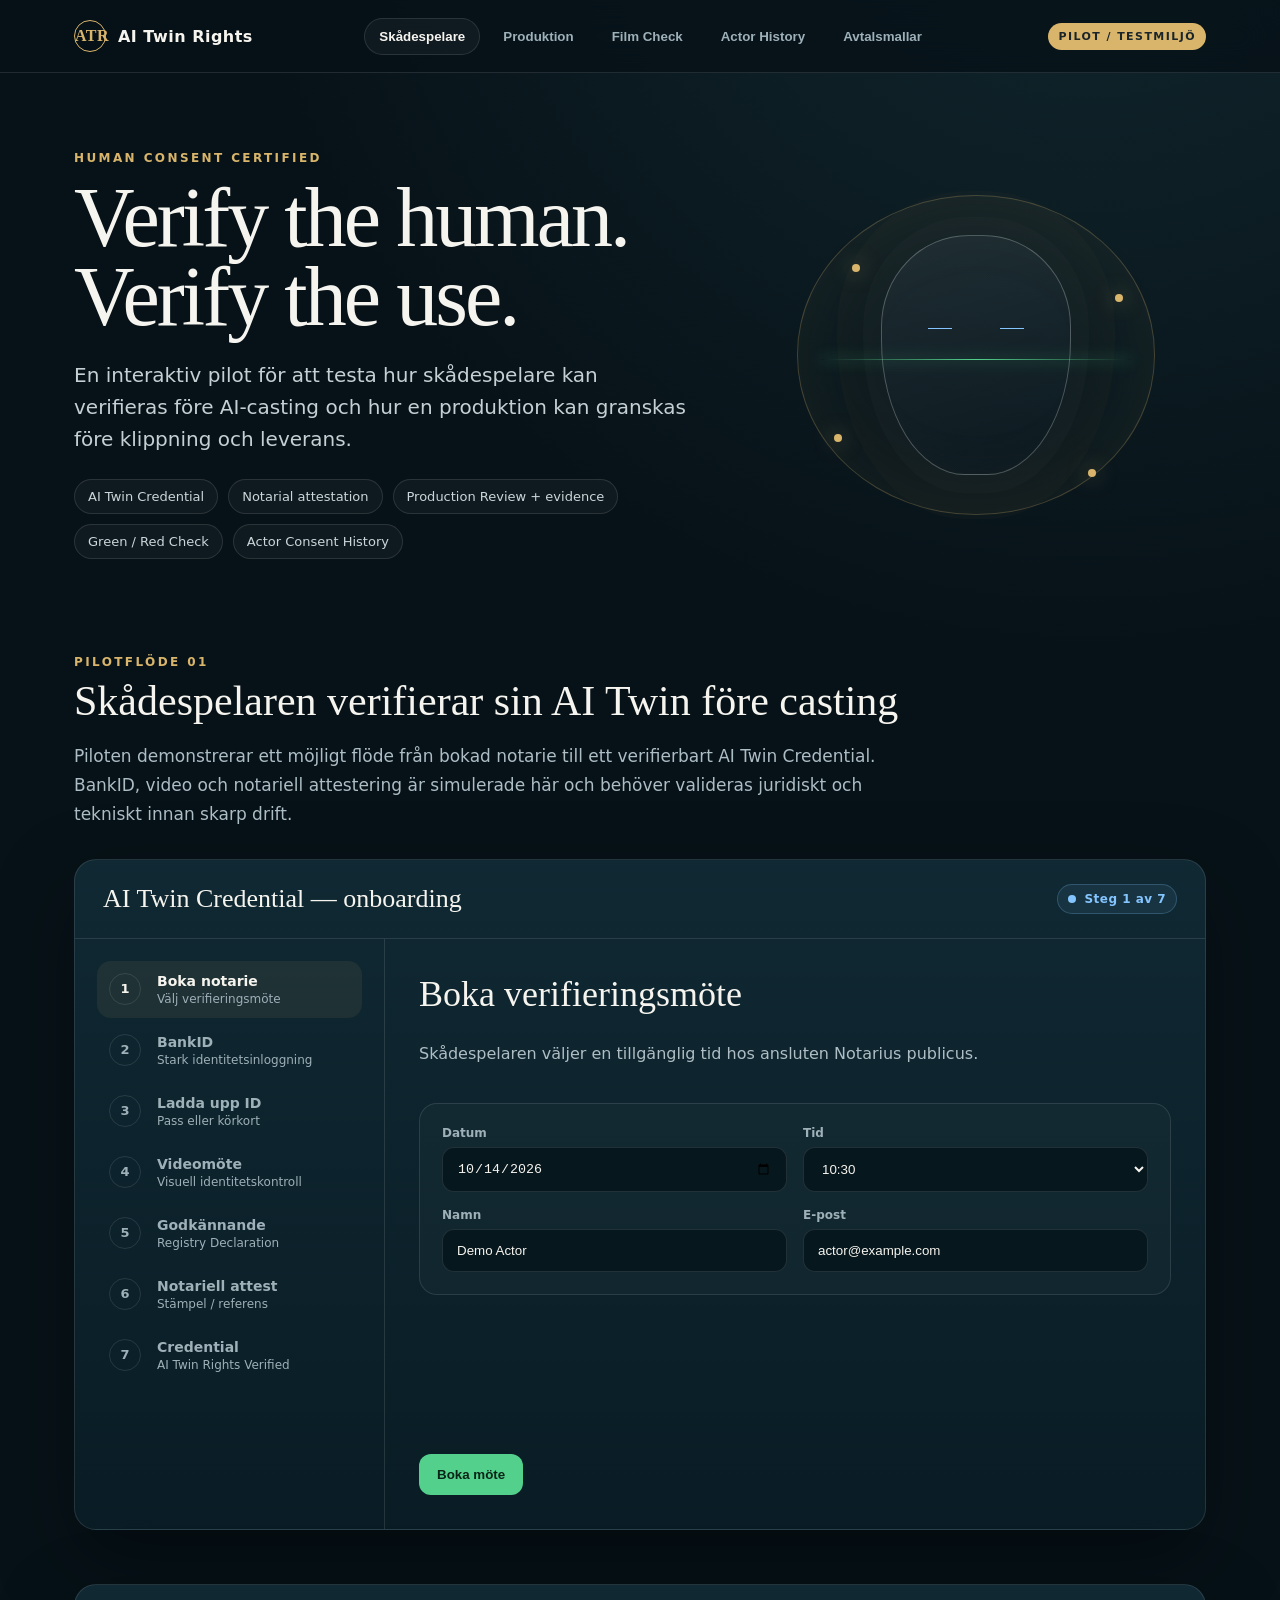
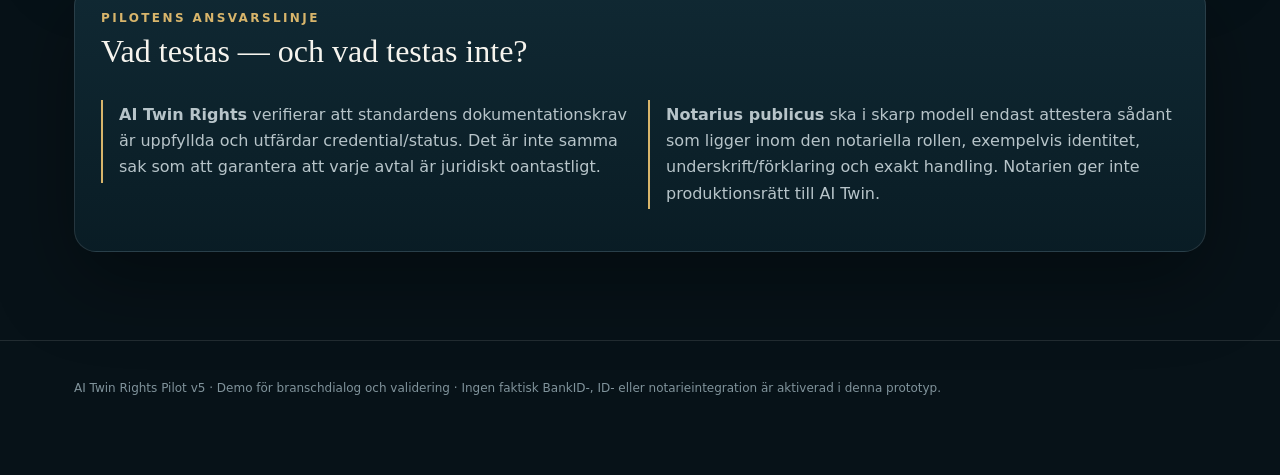
==== commit 8705e5ae: "Make Production Review pilot evidence-based and version-locked" ====
--- a/certifieringspilot.html
+++ b/certifieringspilot.html
@@ -6,7 +6,7 @@
 <meta name="robots" content="noindex,nofollow,noarchive"/>
 <link rel="canonical" href="https://aitwin.stuntsara.se/certifieringspilot.html"/>
 <meta name="description" content="Interaktiv pilot för AI Twin Rights: AI Twin Credential, notariell verifiering, Production Verified, filmkontroll, historik och avtalsmallar."/>
-<title>AI Twin Rights — Pilot v4</title>
+<title>AI Twin Rights — Pilot v5</title>
 <style>
 :root{
   --bg:#071218; --panel:#0d1d25; --panel2:#102832; --ink:#f6f4ee; --muted:#9eb0b8;
@@ -21,6 +21,13 @@
 .tabs{display:none}.tabs.active{display:block}.pilot-card{margin-top:30px;overflow:hidden}.pilot-head{padding:24px 28px;border-bottom:1px solid var(--line);display:flex;align-items:center;justify-content:space-between;gap:16px}.pilot-head strong{font-family:Georgia,serif;font-size:26px;font-weight:500}.demo{font-size:11px;letter-spacing:.13em;text-transform:uppercase;color:#1a252a;background:var(--gold);padding:7px 10px;border-radius:999px;font-weight:900}.pilot-body{display:grid;grid-template-columns:310px 1fr;min-height:590px}.steps{border-right:1px solid var(--line);padding:22px}.step{display:grid;grid-template-columns:36px 1fr;gap:12px;padding:12px;border-radius:14px;color:var(--muted);cursor:pointer;margin-bottom:4px}.step:hover{background:rgba(255,255,255,.035)}.step.active{background:rgba(216,181,107,.08);color:var(--ink)}.step.done .step-num{background:var(--green);border-color:var(--green);color:#062315}.step-num{width:32px;height:32px;border:1px solid var(--line);border-radius:50%;display:grid;place-items:center;font-size:13px;font-weight:800}.step-title{font-weight:750;font-size:14px}.step-sub{font-size:12px;color:var(--muted);margin-top:3px}.stage{padding:34px;display:flex;flex-direction:column}.stage h3{font-family:Georgia,serif;font-size:36px;font-weight:500;margin:0 0 10px}.stage p{color:#afbec4;line-height:1.65}.stage-box{margin-top:20px;border:1px solid var(--line);border-radius:18px;background:rgba(255,255,255,.025);padding:22px}.grid2{display:grid;grid-template-columns:1fr 1fr;gap:16px}.field label{display:block;font-size:12px;color:var(--muted);margin:0 0 7px;font-weight:700}.field input,.field select{width:100%;background:#07171e;border:1px solid var(--line);border-radius:12px;padding:13px 14px;color:var(--ink);outline:none}.field input:focus,.field select:focus{border-color:rgba(216,181,107,.55)}
 .btnrow{display:flex;gap:12px;flex-wrap:wrap;margin-top:auto;padding-top:26px}.btn{border:0;border-radius:12px;padding:13px 18px;font-weight:800;cursor:pointer;background:var(--gold);color:#152027}.btn.secondary{background:transparent;color:var(--ink);border:1px solid var(--line)}.btn.green{background:var(--green);color:#082417}.btn.red{background:var(--red);color:white}.btn:disabled{opacity:.35;cursor:not-allowed}.status{display:inline-flex;align-items:center;gap:8px;padding:7px 10px;border-radius:999px;font-size:12px;font-weight:850;letter-spacing:.04em}.status:before{content:"";width:8px;height:8px;border-radius:50%;background:currentColor}.ok{background:rgba(83,209,140,.10);color:var(--green);border:1px solid rgba(83,209,140,.28)}.bad{background:rgba(255,107,107,.09);color:var(--red);border:1px solid rgba(255,107,107,.28)}.neutral{background:rgba(132,197,255,.08);color:var(--blue);border:1px solid rgba(132,197,255,.23)}
 .bankid{display:flex;align-items:center;gap:18px}.bankid-logo{width:64px;height:64px;background:white;border-radius:18px;color:#111;display:grid;place-items:center;font-size:11px;font-weight:900;line-height:1.05;text-align:center}.upload{border:1px dashed rgba(255,255,255,.25);border-radius:16px;padding:28px;text-align:center}.video{aspect-ratio:16/9;border-radius:18px;overflow:hidden;background:linear-gradient(145deg,#0d1820,#132d38);position:relative;border:1px solid var(--line);display:grid;place-items:center}.video .avatar{width:120px;height:120px;border-radius:50%;background:linear-gradient(180deg,#d0a982,#825c46);position:relative;box-shadow:0 0 0 12px rgba(255,255,255,.035)}.video .avatar:after{content:"Notarie";position:absolute;left:50%;transform:translateX(-50%);bottom:-48px;font-size:12px;background:rgba(0,0,0,.45);padding:6px 9px;border-radius:8px}.video .call-status{position:absolute;top:16px;left:16px}.id-preview{position:absolute;right:14px;bottom:14px;width:135px;height:86px;border-radius:12px;background:#e9e5dc;color:#111;padding:12px;font-size:11px}.seal{width:140px;height:140px;border:2px double var(--gold);border-radius:50%;display:grid;place-items:center;text-align:center;color:var(--gold);font-family:Georgia,serif;font-weight:700;letter-spacing:.08em;transform:rotate(-7deg);margin:auto;box-shadow:0 0 0 6px rgba(216,181,107,.06)}.credential{max-width:720px;margin:auto;background:linear-gradient(145deg,#102d35,#09191f);border:1px solid rgba(216,181,107,.42);border-radius:24px;padding:28px;position:relative;overflow:hidden}.credential:after{content:"";position:absolute;width:230px;height:230px;border-radius:50%;border:1px solid rgba(216,181,107,.14);right:-85px;top:-80px}.cred-top{display:flex;justify-content:space-between;gap:20px}.cred-name{font-family:Georgia,serif;font-size:30px}.cred-meta{color:var(--muted);font-size:12px;margin-top:6px}.qr{width:94px;height:94px;display:grid;grid-template-columns:repeat(9,1fr);gap:2px;background:#eae8e2;padding:7px;border-radius:10px}.qr i{background:#0c2028}.cred-grid{display:grid;grid-template-columns:repeat(3,1fr);gap:12px;margin-top:26px}.cred-item{border-top:1px solid var(--line);padding-top:10px}.cred-item b{display:block;font-size:11px;text-transform:uppercase;letter-spacing:.1em;color:var(--muted);margin-bottom:5px}.fine{font-size:11px;color:#83969e;line-height:1.5;margin-top:18px}
+
+.production-workspace{display:grid;grid-template-columns:minmax(0,1fr) 340px;gap:22px;margin-top:28px}
+.workspace-main,.workspace-side{padding:24px}.workflow-band{display:grid;grid-template-columns:repeat(4,1fr);gap:10px;margin:18px 0 24px}.workflow-band div{border:1px solid var(--line);border-radius:14px;padding:13px;background:rgba(255,255,255,.025)}.workflow-band b{display:block;color:var(--gold);font-size:11px;letter-spacing:.08em;text-transform:uppercase;margin-bottom:5px}.workflow-band span{font-size:12px;color:var(--muted)}
+.master-upload{display:grid;grid-template-columns:1fr auto;gap:16px;align-items:center;border:1px dashed rgba(255,255,255,.25);border-radius:16px;padding:18px;margin-top:18px}.master-meta{font-size:12px;color:var(--muted);line-height:1.6}.master-meta strong{color:var(--ink)}
+.actor-review-card{border:1px solid var(--line);border-radius:18px;padding:18px;margin-top:14px;background:rgba(255,255,255,.018)}.actor-review-head{display:flex;justify-content:space-between;gap:16px;align-items:flex-start}.actor-review-title{font-family:Georgia,serif;font-size:23px;margin:2px 0}.actor-id{font-size:11px;color:var(--muted);font-family:ui-monospace,monospace}.threecol{display:grid;grid-template-columns:1fr 1fr 1fr;gap:12px}.rights-grid{display:grid;grid-template-columns:repeat(3,1fr);gap:8px;margin-top:12px}.right-chip{border:1px solid var(--line);border-radius:11px;padding:9px 10px;font-size:12px;display:flex;gap:8px;align-items:center;background:#07171e}.right-chip input{accent-color:var(--green)}.evidence-row{display:grid;grid-template-columns:1.2fr 1fr;gap:12px;margin-top:12px}.upload-mini{border:1px dashed rgba(255,255,255,.23);border-radius:12px;padding:12px;font-size:12px;color:var(--muted)}.upload-mini input{width:100%;margin-top:8px}.file-proof{font-family:ui-monospace,monospace;font-size:10px;word-break:break-all;color:#8aa1aa;margin-top:7px}
+.checkline{display:flex;justify-content:space-between;gap:12px;padding:9px 0;border-bottom:1px solid var(--line);font-size:12px}.checkline:last-child{border-bottom:0}.checkline b{font-size:11px}.issue-list{margin:8px 0 0;padding-left:18px;color:#f5b2b2;font-size:12px}.review-audit{margin-top:18px;border-top:1px solid var(--line);padding-top:16px}.audit-row{display:grid;grid-template-columns:140px 1fr;gap:12px;font-size:12px;padding:7px 0}.audit-row b{color:var(--muted)}.certificate-mini{border:1px solid rgba(83,209,140,.35);border-radius:18px;padding:18px;background:rgba(83,209,140,.045);margin-top:18px}.progressbar{height:8px;background:#061116;border-radius:99px;overflow:hidden;margin:10px 0 4px}.progressbar i{display:block;height:100%;background:var(--green);width:0;transition:.4s}.tiny{font-size:11px;color:var(--muted)}
+@media(max-width:900px){.production-workspace{grid-template-columns:1fr}.workflow-band{grid-template-columns:1fr 1fr}.threecol,.rights-grid,.evidence-row{grid-template-columns:1fr}.workspace-side{order:-1}}
 .review-wrap{display:grid;grid-template-columns:1fr 330px;gap:22px;margin-top:28px}.review-main,.review-side{padding:24px}.review-row{display:grid;grid-template-columns:1.5fr .9fr .9fr .9fr .6fr;gap:12px;align-items:center;padding:14px 0;border-bottom:1px solid var(--line)}.review-row.header{font-size:11px;text-transform:uppercase;letter-spacing:.1em;color:var(--muted);padding-top:0}.person{display:flex;align-items:center;gap:10px}.mini-avatar{width:38px;height:38px;border-radius:50%;background:linear-gradient(145deg,#183b46,#8f6c51)}.select-mini{background:#07171e;border:1px solid var(--line);color:var(--ink);padding:9px;border-radius:10px;width:100%}.result-icon{width:30px;height:30px;border-radius:50%;display:grid;place-items:center;font-weight:900}.result-icon.ok{background:var(--green);color:#072116}.result-icon.bad{background:var(--red);color:#fff}.score{font-family:Georgia,serif;font-size:68px;line-height:1}.score.oktext{color:var(--green)}.score.badtext{color:var(--red)}.summary-card{border:1px solid var(--line);border-radius:18px;padding:18px;margin-top:16px;background:rgba(255,255,255,.025)}.hash{font-family:ui-monospace,SFMono-Regular,Menlo,monospace;font-size:11px;word-break:break-all;color:#9db0b7}.stampbox{border:1px solid rgba(83,209,140,.3);background:rgba(83,209,140,.07);border-radius:18px;padding:20px;margin-top:18px}.stampbox.fail{border-color:rgba(255,107,107,.3);background:rgba(255,107,107,.07)}
 .verify-grid{display:grid;grid-template-columns:.9fr 1.1fr;gap:22px;margin-top:28px}.verify-form,.verify-result{padding:26px}.biglight{border-radius:22px;min-height:360px;display:grid;place-items:center;text-align:center;border:1px solid var(--line);background:rgba(255,255,255,.02)}.light{width:140px;height:140px;border-radius:50%;display:grid;place-items:center;font-size:64px;font-weight:900;margin:auto 0 18px}.light.green{background:rgba(83,209,140,.13);color:var(--green);box-shadow:0 0 80px rgba(83,209,140,.12)}.light.red{background:rgba(255,107,107,.12);color:var(--red);box-shadow:0 0 80px rgba(255,107,107,.10)}.checklist{margin:18px 0 0;padding:0;list-style:none;text-align:left;max-width:440px}.checklist li{padding:9px 0;border-bottom:1px solid var(--line);display:flex;justify-content:space-between;gap:16px}.checklist em{font-style:normal;color:var(--muted)}
 .note{border-left:2px solid var(--gold);padding:2px 0 2px 16px;color:#b7c4c9;line-height:1.65}.foot{padding:40px 0 80px;color:#80939b;font-size:12px;border-top:1px solid var(--line)}
@@ -39,17 +46,23 @@
 <body>
 <div class="topbar"><div class="wrap nav"><div class="brand"><div class="mark">ATR</div><span>AI Twin Rights</span></div><div class="navlinks"><button class="tabbtn active" data-tab="actor">Skådespelare</button><button class="tabbtn" data-tab="production">Produktion</button><button class="tabbtn" data-tab="verify">Film Check</button><button class="tabbtn" data-tab="history">Actor History</button><button class="tabbtn" data-tab="shop">Avtalsmallar</button></div><span class="demo">PILOT / TESTMILJÖ</span></div></div>
 
-<section class="hero"><div class="wrap hero-grid"><div><div class="eyebrow">Human Consent Certified</div><h1>Verify the human.<br/>Verify the use.</h1><p>En interaktiv pilot för att testa hur skådespelare kan verifieras före AI-casting och hur en produktion kan granskas före klippning och leverans.</p><div class="pillrow"><span class="pill">AI Twin Credential</span><span class="pill">Notarial attestation</span><span class="pill">Production Review</span><span class="pill">Green / Red Check</span><span class="pill">Actor Consent History</span></div></div><div class="hero-art"><div class="ring"></div><div class="face"></div><div class="scan"></div><div class="nodes"><span></span><span></span><span></span><span></span></div></div></div></section>
+<section class="hero"><div class="wrap hero-grid"><div><div class="eyebrow">Human Consent Certified</div><h1>Verify the human.<br/>Verify the use.</h1><p>En interaktiv pilot för att testa hur skådespelare kan verifieras före AI-casting och hur en produktion kan granskas före klippning och leverans.</p><div class="pillrow"><span class="pill">AI Twin Credential</span><span class="pill">Notarial attestation</span><span class="pill">Production Review + evidence</span><span class="pill">Green / Red Check</span><span class="pill">Actor Consent History</span></div></div><div class="hero-art"><div class="ring"></div><div class="face"></div><div class="scan"></div><div class="nodes"><span></span><span></span><span></span><span></span></div></div></div></section>
 
 <section class="section"><div class="wrap">
 <div id="actor" class="tabs active"><div class="eyebrow">Pilotflöde 01</div><h2 class="section-title">Skådespelaren verifierar sin AI Twin före casting</h2><p class="lead">Piloten demonstrerar ett möjligt flöde från bokad notarie till ett verifierbart AI Twin Credential. BankID, video och notariell attestering är simulerade här och behöver valideras juridiskt och tekniskt innan skarp drift.</p>
 <div class="panel pilot-card"><div class="pilot-head"><strong>AI Twin Credential — onboarding</strong><span id="actor-progress" class="status neutral">Steg 1 av 7</span></div><div class="pilot-body"><div class="steps" id="steps"></div><div class="stage" id="stage"></div></div></div></div>
 
-<div id="production" class="tabs"><div class="eyebrow">Pilotflöde 02</div><h2 class="section-title">Production Review — inför klippning och leverans</h2><p class="lead">Producenten registrerar den aktuella leveransversionen, deklarerar samtliga AI Twins som faktiskt förekommer och bekräftar att produktionsunderlaget är komplett. AI Twin Rights granskar sedan dokumentationskedjan för just den versionen.</p>
-<div class="review-wrap"><div class="panel review-main"><div class="grid2"><div class="field"><label>Produktion</label><input id="prod-name" value="NORDLJUS"/></div><div class="field"><label>Leveransversion</label><input id="prod-version" value="MASTER V27"/></div></div><div class="attest-meta"><div class="field"><label>Producent / bolag</label><input id="prod-company" value="Northlight Productions AB"/></div><div class="field"><label>Ansvarig producent</label><input id="prod-owner" value="Demo Producer"/></div></div>
-<div class="producer-attest"><h4>Produktionens deklaration</h4><label class="attest-row"><input class="prod-attest" type="checkbox" checked><span>Alla AI Twins som förekommer i denna leveransversion är deklarerade i granskningen.</span></label><label class="attest-row"><input class="prod-attest" type="checkbox" checked><span>För varje AI Twin har produktionen lämnat ett signerat avtal eller motsvarande rättighetsunderlag.</span></label><label class="attest-row"><input class="prod-attest" type="checkbox" checked><span>Den deklarerade användningen motsvarar den faktiska användningen i denna klippversion.</span></label><label class="attest-row"><input class="prod-attest" type="checkbox" checked><span>Produktionens uppgifter får ligga till grund för AI Twin Rights verifieringsrapport och certifikat.</span></label></div>
-<div style="margin-top:22px" class="review-row header"><div>AI Twin</div><div>Credential</div><div>Avtal</div><div>Scope</div><div>Status</div></div><div id="review-rows"></div><div class="btnrow"><button class="btn green" id="run-review">Kör Production Review</button><button class="btn secondary" id="reset-review">Återställ demo</button></div></div><div class="panel review-side"><div class="eyebrow">Resultat</div><div id="review-score" class="score badtext">0/3</div><p id="review-copy">Kör granskningen för att kontrollera den aktuella leveransversionen.</p><div class="summary-card"><b>Version fingerprint</b><div id="hash" class="hash" style="margin-top:8px">Ej skapad</div></div><div id="production-stamp"></div></div></div>
-<div id="production-certificate"></div></div>
+<div id="production" class="tabs"><div class="eyebrow">Pilotflöde 02</div><h2 class="section-title">Production Review — verklig granskningskedja före leverans</h2><p class="lead">Producenten registrerar en exakt klipp-/leveransversion, laddar lokalt in rättighetsunderlag för varje AI Twin och deklarerar var i filmen den digitala replikan används. Piloten räknar SHA-256 lokalt i webbläsaren, jämför credential, avtalad scope och faktisk användning och bygger ett granskningsprotokoll. Inga filer lämnar enheten i denna demo.</p>
+<div class="production-workspace"><div class="panel workspace-main">
+<div class="workflow-band"><div><b>01 · Master</b><span>Identifiera exakt filmversion.</span></div><div><b>02 · Cast</b><span>Registrera alla AI Twins.</span></div><div><b>03 · Evidence</b><span>Credential + signerat avtal + scope.</span></div><div><b>04 · Review</b><span>Grönt/rött och certifikat.</span></div></div>
+<div class="grid2"><div class="field"><label>Produktion</label><input id="prod-name" value="NORDLJUS"/></div><div class="field"><label>Leveransversion</label><input id="prod-version" value="MASTER V27"/></div><div class="field"><label>Producent / bolag</label><input id="prod-company" value="Northlight Productions AB"/></div><div class="field"><label>Ansvarig producent</label><input id="prod-owner" value="Demo Producer"/></div></div>
+<div class="master-upload"><div><b>Master / klippfil</b><div class="master-meta">Välj valfri lokal fil för att simulera versionslåsning. Piloten läser filen lokalt och skapar SHA-256 — filen laddas inte upp.</div><div id="master-file-meta" class="file-proof">Demo fingerprint används tills en fil väljs.</div></div><label class="btn secondary" style="display:inline-block">Välj master<input id="master-file" type="file" hidden/></label></div>
+<div class="producer-attest"><h4>Produktionens deklaration</h4><label class="attest-row"><input class="prod-attest" type="checkbox" checked><span>Alla AI Twins som förekommer i denna version är deklarerade nedan.</span></label><label class="attest-row"><input class="prod-attest" type="checkbox" checked><span>Uppladdat/registrerat underlag motsvarar den senast signerade överenskommelsen med respektive medverkande.</span></label><label class="attest-row"><input class="prod-attest" type="checkbox" checked><span>Angivna tidskoder och AI-användningar motsvarar den faktiska användningen i denna version.</span></label><label class="attest-row"><input class="prod-attest" type="checkbox" checked><span>Producenten förstår att Production Verified avser AI Twin Rights kontrollkrav för denna version och inte ett generellt juridiskt godkännande av filmen.</span></label></div>
+<div style="display:flex;justify-content:space-between;gap:16px;align-items:end;margin-top:26px"><div><div class="eyebrow">Declared AI Twins</div><h3 style="font-family:Georgia,serif;font-size:28px;font-weight:500;margin:6px 0">Medverkande i denna AI-version</h3></div><button id="add-review-actor" class="btn secondary">+ Lägg till AI Twin</button></div>
+<div id="review-actors"></div>
+<div class="btnrow"><button class="btn green" id="run-review">Skapa granskningsprotokoll</button><button class="btn secondary" id="reset-review">Återställ demo</button></div>
+</div><aside class="panel workspace-side"><div class="eyebrow">Live review</div><div id="review-score" class="score badtext">0/3</div><p id="review-copy">Registrera underlag och kör granskningen.</p><div class="progressbar"><i id="review-progress"></i></div><div class="tiny" id="review-progress-copy">0 % av kontrollpunkterna godkända</div><div class="summary-card"><b>Master fingerprint</b><div id="hash" class="hash" style="margin-top:8px">Ej skapad</div></div><div class="review-audit" id="audit-summary"></div><div id="production-stamp"></div></aside></div>
+<div id="production-report"></div><div id="production-certificate"></div></div>
 
 <div id="verify" class="tabs"><div class="eyebrow">Pilotflöde 03</div><h2 class="section-title">Credential Check — grönt eller rött per film</h2><p class="lead">Credentialen i sig ger ingen produktionsrätt. Kontrollmotorn visar grönt först när både personens AI Twin Credential och den filmens produktionsunderlag är giltiga och användningen ligger inom scope.</p>
 <div class="verify-grid"><div class="panel verify-form"><div class="field"><label>AI Twin Credential ID</label><input id="verify-id" value="ATR-SE-00421"/></div><div class="field" style="margin-top:14px"><label>Produktion</label><input id="verify-film" value="NORDLJUS"/></div><div class="field" style="margin-top:14px"><label>Leveransversion</label><input id="verify-ver" value="MASTER V27"/></div><div class="btnrow"><button class="btn green" id="verify-btn">Testa credential mot film</button></div><div class="note" style="margin-top:22px">Testdata i piloten: <b>ATR-SE-00421</b> är godkänd för NORDLJUS. <b>ATR-SE-00987</b> har utgånget credential. <b>ATR-SE-00113</b> saknar godkänd scope för NORDLJUS.</div></div><div class="panel verify-result"><div id="verify-output" class="biglight"><div><div class="light green">?</div><h3 style="font-family:Georgia,serif;font-size:30px;margin:0">Ingen kontroll körd</h3><p style="color:var(--muted)">Ange credential och film och kör kontrollen.</p></div></div></div></div></div>
@@ -72,7 +85,7 @@
 </div>
 </section>
 
-<footer class="foot"><div class="wrap">AI Twin Rights Pilot v4 · Demo för branschdialog och validering · Ingen faktisk BankID-, ID- eller notarieintegration är aktiverad i denna prototyp.</div></footer>
+<footer class="foot"><div class="wrap">AI Twin Rights Pilot v5 · Demo för branschdialog och validering · Ingen faktisk BankID-, ID- eller notarieintegration är aktiverad i denna prototyp.</div></footer>
 
 <script>
 const actorSteps=[
@@ -109,26 +122,44 @@
 // tabs
 document.querySelectorAll('.tabbtn').forEach(b=>b.addEventListener('click',()=>{document.querySelectorAll('.tabbtn').forEach(x=>x.classList.remove('active'));b.classList.add('active');document.querySelectorAll('.tabs').forEach(x=>x.classList.remove('active'));document.getElementById(b.dataset.tab).classList.add('active');window.scrollTo({top:420,behavior:'smooth'})}));
 
+const rightsCatalog=['Ansikte','Kropp','Originalröst','Syntetisk dialog','Åldersförändring','Digital stunt double','Trailer','Reklam','Modellträning'];
+let masterFingerprint='DEMO-MASTER-NOT-FILE-HASHED';
 const reviewData=[
- {name:'Demo Actor A',id:'ATR-SE-00421',cred:'valid',agreement:'yes',scope:'match'},
- {name:'Demo Actor B',id:'ATR-SE-00113',cred:'valid',agreement:'no',scope:'match'},
- {name:'Demo Actor C',id:'ATR-SE-00987',cred:'expired',agreement:'yes',scope:'match'}
+ {name:'Demo Actor A',id:'ATR-SE-00421',scene:'SC 23 · 00:18:41–00:18:53',use:'Digital stunt double',agreement:true,agreementName:'actor-a-agreement.pdf',agreementHash:'demo-a-hash',allowed:['Ansikte','Kropp','Digital stunt double','Trailer'],actual:['Ansikte','Kropp','Digital stunt double']},
+ {name:'Demo Actor B',id:'ATR-SE-00113',scene:'SC 31 · 00:42:10–00:42:18',use:'Synthetic voice',agreement:false,agreementName:'',agreementHash:'',allowed:['Originalröst'],actual:['Syntetisk dialog']},
+ {name:'Demo Actor C',id:'ATR-SE-00987',scene:'SC 44 · 01:03:05–01:03:12',use:'Digital double',agreement:true,agreementName:'actor-c-agreement.pdf',agreementHash:'demo-c-hash',allowed:['Kropp'],actual:['Kropp']}
 ];
-function renderReviewRows(){const root=document.getElementById('review-rows');root.innerHTML='';reviewData.forEach((r,i)=>{const el=document.createElement('div');el.className='review-row';el.innerHTML=`<div class="person"><div class="mini-avatar"></div><div><b>${r.name}</b><div style="font-size:11px;color:var(--muted)">${r.id}</div></div></div><div><select class="select-mini" onchange="reviewData[${i}].cred=this.value"><option value="valid" ${r.cred==='valid'?'selected':''}>VALID</option><option value="expired" ${r.cred==='expired'?'selected':''}>EXPIRED</option><option value="missing" ${r.cred==='missing'?'selected':''}>MISSING</option></select></div><div><select class="select-mini" onchange="reviewData[${i}].agreement=this.value"><option value="yes" ${r.agreement==='yes'?'selected':''}>VERIFIED</option><option value="no" ${r.agreement==='no'?'selected':''}>MISSING</option></select></div><div><select class="select-mini" onchange="reviewData[${i}].scope=this.value"><option value="match" ${r.scope==='match'?'selected':''}>MATCH</option><option value="mismatch" ${r.scope==='mismatch'?'selected':''}>MISMATCH</option></select></div><div class="result-icon neutral" id="rr${i}">?</div>`;root.appendChild(el)})}
-renderReviewRows();
-async function sha256(str){const data=new TextEncoder().encode(str);const buf=await crypto.subtle.digest('SHA-256',data);return [...new Uint8Array(buf)].map(b=>b.toString(16).padStart(2,'0')).join('')}
+function safe(s){return String(s??'').replace(/[&<>"']/g,c=>({'&':'&amp;','<':'&lt;','>':'&gt;','"':'&quot;',"'":'&#39;'}[c]))}
+function credentialState(id){const rec=registry?.[String(id).trim().toUpperCase()];return rec?{found:true,valid:!!rec.valid,notarial:!!rec.notarial,name:rec.name}:{found:false,valid:false,notarial:false,name:null}}
+function rightBoxes(arr,i,key){return rightsCatalog.map(r=>`<label class="right-chip"><input type="checkbox" ${arr.includes(r)?'checked':''} onchange="toggleRight(${i},'${key}','${r}',this.checked)"><span>${r}</span></label>`).join('')}
+window.toggleRight=(i,key,right,on)=>{const a=reviewData[i][key];if(on&&!a.includes(right))a.push(right);if(!on)reviewData[i][key]=a.filter(x=>x!==right)};
+function renderReviewActors(){const root=document.getElementById('review-actors');root.innerHTML='';reviewData.forEach((r,i)=>{const cs=credentialState(r.id);const el=document.createElement('div');el.className='actor-review-card';el.innerHTML=`<div class="actor-review-head"><div><div class="eyebrow">AI Twin ${String(i+1).padStart(2,'0')}</div><div class="actor-review-title">${safe(r.name||'Ny medverkande')}</div><div class="actor-id">${safe(r.id||'Credential saknas')}</div></div><span id="actor-status-${i}" class="status neutral">PENDING</span></div><div class="threecol" style="margin-top:15px"><div class="field"><label>Namn</label><input value="${safe(r.name)}" oninput="reviewData[${i}].name=this.value"></div><div class="field"><label>AI Twin Credential ID</label><input value="${safe(r.id)}" oninput="reviewData[${i}].id=this.value.toUpperCase()"></div><div class="field"><label>Scen / timecode</label><input value="${safe(r.scene)}" oninput="reviewData[${i}].scene=this.value"></div></div><div class="field" style="margin-top:12px"><label>Deklarerad AI-användning</label><input value="${safe(r.use)}" oninput="reviewData[${i}].use=this.value"></div><div class="evidence-row"><div class="upload-mini"><b>Signerat produktionsavtal</b><div>${r.agreementName?safe(r.agreementName):'Ingen fil registrerad'}</div><input type="file" accept=".pdf,.doc,.docx" onchange="agreementChosen(${i},this)"><div id="agreement-hash-${i}" class="file-proof">${r.agreementHash?safe(r.agreementHash):'Ingen fingerprint'}</div></div><div class="summary-card"><b>Credential check</b><div style="margin-top:8px"><span class="status ${cs.valid?'ok':'bad'}">${cs.found?(cs.valid?'VALID':'EXPIRED'):'NOT FOUND'}</span></div><div class="tiny" style="margin-top:8px">${cs.notarial?'Notarial layer: ATTESTED':'Notarial layer: ej registrerad'}</div></div></div><div style="margin-top:15px"><div class="eyebrow">Avtalad scope</div><div class="rights-grid">${rightBoxes(r.allowed,i,'allowed')}</div></div><div style="margin-top:15px"><div class="eyebrow">Faktisk användning i klippningen</div><div class="rights-grid">${rightBoxes(r.actual,i,'actual')}</div></div><div class="btnrow" style="padding-top:14px"><button class="btn secondary" onclick="removeReviewActor(${i})">Ta bort</button></div>`;root.appendChild(el)})}
+window.removeReviewActor=(i)=>{reviewData.splice(i,1);renderReviewActors()};
+window.agreementChosen=async(i,input)=>{const f=input.files&&input.files[0];if(!f)return;reviewData[i].agreement=true;reviewData[i].agreementName=f.name;reviewData[i].agreementHash=await sha256Buffer(await f.arrayBuffer());renderReviewActors()};
+function addReviewActor(){reviewData.push({name:'Ny medverkande',id:'',scene:'',use:'',agreement:false,agreementName:'',agreementHash:'',allowed:[],actual:[]});renderReviewActors()}
+document.getElementById('add-review-actor').onclick=addReviewActor;
+async function sha256(str){const data=new TextEncoder().encode(str);return sha256Buffer(data.buffer)}
+async function sha256Buffer(buffer){const buf=await crypto.subtle.digest('SHA-256',buffer);return [...new Uint8Array(buf)].map(b=>b.toString(16).padStart(2,'0')).join('')}
+document.getElementById('master-file').addEventListener('change',async e=>{const f=e.target.files?.[0];if(!f)return;masterFingerprint=await sha256Buffer(await f.arrayBuffer());document.getElementById('master-file-meta').innerHTML=`<strong>${safe(f.name)}</strong> · ${(f.size/1024/1024).toFixed(2)} MB<br>${masterFingerprint}`;document.getElementById('hash').textContent=masterFingerprint});
+function inspectActor(r){const c=credentialState(r.id);const scopeOk=r.actual.length>0&&r.actual.every(x=>r.allowed.includes(x));const checks=[['Credential finns',c.found],['Credential giltigt',c.valid],['Notarial verifieringsnivå',c.notarial],['Signerat avtalsunderlag registrerat',!!r.agreement&&!!r.agreementHash],['Scen / timecode angiven',!!r.scene.trim()],['Faktisk AI-användning deklarerad',r.actual.length>0],['Faktisk användning ryms inom avtalad scope',scopeOk]];return {c,scopeOk,checks,ok:checks.every(x=>x[1]),issues:checks.filter(x=>!x[1]).map(x=>x[0])}}
 document.getElementById('run-review').onclick=async()=>{
- let pass=0;reviewData.forEach((r,i)=>{const ok=r.cred==='valid'&&r.agreement==='yes'&&r.scope==='match';if(ok)pass++;const el=document.getElementById('rr'+i);el.className='result-icon '+(ok?'ok':'bad');el.textContent=ok?'✓':'×'});
+ const prod=document.getElementById('prod-name').value.trim(),ver=document.getElementById('prod-version').value.trim(),company=document.getElementById('prod-company').value.trim(),owner=document.getElementById('prod-owner').value.trim();
+ if(masterFingerprint==='DEMO-MASTER-NOT-FILE-HASHED') masterFingerprint=await sha256([prod,ver,company,owner,'pilot-master'].join('|'));
+ document.getElementById('hash').textContent=masterFingerprint;
  const producerAccepted=[...document.querySelectorAll('.prod-attest')].every(x=>x.checked);
- const score=document.getElementById('review-score');score.textContent=`${pass}/${reviewData.length}`;const allOk=pass===reviewData.length&&producerAccepted;score.className='score '+(allOk?'oktext':'badtext');
- document.getElementById('review-copy').textContent=!producerAccepted?'Produktionens deklaration är inte komplett.':allOk?'Alla deklarerade AI Twins uppfyller pilotens verifieringskrav för denna version.':`${reviewData.length-pass} AI Twin(s) kräver åtgärd innan versionen kan bli Production Verified.`;
- const prod=document.getElementById('prod-name').value; const ver=document.getElementById('prod-version').value; const company=document.getElementById('prod-company').value; const owner=document.getElementById('prod-owner').value;
- const fp=await sha256(prod+'|'+ver+'|'+company+'|'+owner+'|'+JSON.stringify(reviewData));document.getElementById('hash').textContent=fp;
- document.getElementById('production-stamp').innerHTML=allOk?`<div class="stampbox"><div class="eyebrow">AI Twin Rights</div><h3 style="margin:6px 0;font-family:Georgia,serif;font-size:26px">PRODUCTION VERIFIED</h3><span class="status ok">VALID</span><p style="font-size:12px;color:var(--muted)">Certificate PV-SE-DEMO-00421</p></div>`:`<div class="stampbox fail"><div class="eyebrow" style="color:var(--red)">AI Twin Rights</div><h3 style="margin:6px 0;font-family:Georgia,serif;font-size:26px">NOT VERIFIED</h3><span class="status bad">ACTION REQUIRED</span></div>`;
+ const metaOk=!!prod&&!!ver&&!!company&&!!owner;const results=reviewData.map(inspectActor);const pass=results.filter(x=>x.ok).length;const allOk=producerAccepted&&metaOk&&reviewData.length>0&&pass===reviewData.length;
+ results.forEach((res,i)=>{const el=document.getElementById(`actor-status-${i}`);if(el){el.className='status '+(res.ok?'ok':'bad');el.textContent=res.ok?'PASS':'ACTION REQUIRED'}});
+ const totalChecks=results.reduce((n,x)=>n+x.checks.length,0)+2, passedChecks=results.reduce((n,x)=>n+x.checks.filter(c=>c[1]).length,0)+(producerAccepted?1:0)+(metaOk?1:0),pct=totalChecks?Math.round(passedChecks/totalChecks*100):0;
+ document.getElementById('review-score').textContent=`${pass}/${reviewData.length}`;document.getElementById('review-score').className='score '+(allOk?'oktext':'badtext');document.getElementById('review-copy').textContent=allOk?'Alla deklarerade AI Twins har en komplett verifierbar rättighetskedja för denna master.':'En eller flera kontrollpunkter kräver åtgärd.';document.getElementById('review-progress').style.width=pct+'%';document.getElementById('review-progress-copy').textContent=`${pct} % av kontrollpunkterna godkända`;
+ const packageHash=await sha256([prod,ver,company,owner,masterFingerprint,JSON.stringify(reviewData.map(r=>({id:r.id,scene:r.scene,allowed:r.allowed,actual:r.actual,agreementHash:r.agreementHash})))].join('|'));
+ document.getElementById('audit-summary').innerHTML=`<div class="audit-row"><b>Production metadata</b><span>${metaOk?'PASS':'FAIL'}</span></div><div class="audit-row"><b>Producer declaration</b><span>${producerAccepted?'PASS':'FAIL'}</span></div><div class="audit-row"><b>Evidence package</b><span>${packageHash.slice(0,18)}…</span></div><div class="audit-row"><b>Review result</b><span>${allOk?'READY TO CERTIFY':'REMEDIATION REQUIRED'}</span></div>`;
+ document.getElementById('production-stamp').innerHTML=allOk?`<div class="stampbox"><div class="eyebrow">AI Twin Rights</div><h3 style="margin:6px 0;font-family:Georgia,serif;font-size:26px">PRODUCTION VERIFIED</h3><span class="status ok">VALID FOR ${safe(ver)}</span></div>`:`<div class="stampbox fail"><div class="eyebrow" style="color:var(--red)">AI Twin Rights</div><h3 style="margin:6px 0;font-family:Georgia,serif;font-size:26px">NOT VERIFIED</h3><span class="status bad">ACTION REQUIRED</span></div>`;
+ document.getElementById('production-report').innerHTML=`<div class="panel" style="padding:26px;margin-top:28px"><div class="eyebrow">AI Twin Rights Review Protocol</div><h3 style="font-family:Georgia,serif;font-size:32px;font-weight:500;margin:7px 0 18px">${safe(prod)} · ${safe(ver)}</h3>${reviewData.map((r,i)=>{const res=results[i];return `<div class="actor-review-card"><div class="actor-review-head"><div><b>${safe(r.name)}</b><div class="actor-id">${safe(r.id)} · ${safe(r.scene)}</div></div><span class="status ${res.ok?'ok':'bad'}">${res.ok?'VERIFIED':'ACTION REQUIRED'}</span></div><div class="grid2" style="margin-top:12px"><div><div class="eyebrow">Allowed</div><div class="scope-tags">${r.allowed.map(x=>`<span class="scope-tag">${safe(x)}</span>`).join('')||'<span class="tiny">Ingen scope</span>'}</div></div><div><div class="eyebrow">Observed / declared</div><div class="scope-tags">${r.actual.map(x=>`<span class="scope-tag">${safe(x)}</span>`).join('')||'<span class="tiny">Ingen användning</span>'}</div></div></div>${res.issues.length?`<ul class="issue-list">${res.issues.map(x=>`<li>${safe(x)}</li>`).join('')}</ul>`:`<div class="safe-box" style="margin-top:12px">Credential, notarial nivå, avtalsbevis, timecode och scope matchar pilotens kontrollkrav.</div>`}<div class="file-proof">Agreement SHA-256: ${safe(r.agreementHash||'saknas')}</div></div>`}).join('')}<div class="cert-note" style="margin-top:18px"><b>Master SHA-256:</b> ${masterFingerprint}<br><b>Evidence package SHA-256:</b> ${packageHash}</div></div>`;
  const cert=document.getElementById('production-certificate');
- cert.innerHTML=allOk?`<div class="cert-shell"><div class="cert-banner"><div><div class="cert-kicker">AI Twin Rights · Human Consent Certified</div><div class="cert-title">Production Verified Certificate</div><div class="cert-id">PV-SE-DEMO-00421 · ${ver}</div></div><span class="status ok">VALID</span></div><div class="cert-grid"><div class="cert-cell"><b>Production</b>${prod}</div><div class="cert-cell"><b>Production company</b>${company}</div><div class="cert-cell"><b>Responsible producer</b>${owner}</div><div class="cert-cell"><b>AI Twins reviewed</b>${reviewData.length}/${reviewData.length}</div><div class="cert-cell"><b>Delivery version</b>${ver}</div><div class="cert-cell"><b>Review status</b>COMPLETE</div><div class="cert-cell"><b>Rights chain</b>VERIFIED</div><div class="cert-cell"><b>Certificate status</b>ACTIVE</div></div><div class="cert-body"><div class="cert-kicker">What AI Twin Rights certifies for this version</div><div style="margin-top:12px"><div class="cert-claim"><span class="tick">✓</span><span>Producenten har deklarerat samtliga AI Twins som omfattas av granskningen.</span></div><div class="cert-claim"><span class="tick">✓</span><span>Varje deklarerad AI Twin har ett giltigt AI Twin Credential i pilotregistret.</span></div><div class="cert-claim"><span class="tick">✓</span><span>Producenten har lämnat registrerat signerat rättighets-/medverkansunderlag för varje deklarerad AI Twin.</span></div><div class="cert-claim"><span class="tick">✓</span><span>Den registrerade rättighets-scope som lämnats till granskningen matchar den deklarerade AI-användningen.</span></div><div class="cert-claim"><span class="tick">✓</span><span>Certifikatet är bundet till denna identifierade leveransversion via versionsreferens och fingerprint.</span></div></div></div><div class="cert-foot"><div class="cert-note"><b>Avgränsning:</b> Certifikatet verifierar AI Twin Rights dokumentations- och kontrollkrav för den angivna versionen. Det är inte ett generellt juridiskt godkännande av hela produktionen, ersätter inte avtalen mellan producent och medverkande och omfattar inte eventuell AI-användning som inte deklarerats eller granskats.<br><br><b>Version fingerprint:</b> ${fp}</div><div class="cert-stamp">AI TWIN<br>RIGHTS<br>PRODUCTION<br>VERIFIED</div></div></div>`:`<div class="warning-box" style="max-width:820px;margin:26px auto 0"><b>Production Certificate kan inte utfärdas.</b> Alla producentdeklarationer, credentials, avtal och scope-kontroller måste vara godkända för den aktuella versionen.</div>`;
-};
-document.getElementById('reset-review').onclick=()=>{reviewData.splice(0,3,{name:'Demo Actor A',id:'ATR-SE-00421',cred:'valid',agreement:'yes',scope:'match'},{name:'Demo Actor B',id:'ATR-SE-00113',cred:'valid',agreement:'no',scope:'match'},{name:'Demo Actor C',id:'ATR-SE-00987',cred:'expired',agreement:'yes',scope:'match'});renderReviewRows();document.getElementById('review-score').textContent='0/3';document.getElementById('review-score').className='score badtext';document.getElementById('review-copy').textContent='Kör granskningen för att kontrollera den aktuella leveransversionen.';document.getElementById('hash').textContent='Ej skapad';document.getElementById('production-stamp').innerHTML='';document.getElementById('production-certificate').innerHTML=''};
+ if(allOk){const certId='PV-SE-'+new Date().getFullYear()+'-'+packageHash.slice(0,8).toUpperCase();cert.innerHTML=`<div class="cert-shell"><div class="cert-banner"><div><div class="cert-kicker">AI Twin Rights · Human Consent Certified</div><div class="cert-title">Production Verified Certificate</div><div class="cert-id">${certId} · ${safe(ver)}</div></div><span class="status ok">VALID</span></div><div class="cert-grid"><div class="cert-cell"><b>Production</b>${safe(prod)}</div><div class="cert-cell"><b>Production company</b>${safe(company)}</div><div class="cert-cell"><b>Responsible producer</b>${safe(owner)}</div><div class="cert-cell"><b>AI Twins reviewed</b>${reviewData.length}/${reviewData.length}</div><div class="cert-cell"><b>Delivery version</b>${safe(ver)}</div><div class="cert-cell"><b>Review status</b>COMPLETE</div><div class="cert-cell"><b>Rights chain</b>VERIFIED</div><div class="cert-cell"><b>Certificate status</b>ACTIVE</div></div><div class="cert-body"><div class="cert-kicker">AI Twin Rights certifierar för denna version att</div><div style="margin-top:12px"><div class="cert-claim"><span class="tick">✓</span><span>producenten har deklarerat samtliga AI Twins som ingår i granskningspaketet;</span></div><div class="cert-claim"><span class="tick">✓</span><span>varje deklarerad AI Twin har ett giltigt credential och registrerad notariell verifieringsnivå i pilotregistret;</span></div><div class="cert-claim"><span class="tick">✓</span><span>signerat avtalsunderlag har registrerats och fingerprintats för varje medverkande;</span></div><div class="cert-claim"><span class="tick">✓</span><span>deklarerad användning och tidskod ryms inom den scope som produktionen har registrerat som avtalad;</span></div><div class="cert-claim"><span class="tick">✓</span><span>granskningen är kryptografiskt knuten till den angivna masterversionen och evidenspaketet.</span></div></div></div><div class="cert-foot"><div class="cert-note"><b>Master SHA-256:</b> ${masterFingerprint}<br><b>Evidence package SHA-256:</b> ${packageHash}<br><br><b>Avgränsning:</b> Certifikatet intygar att det material som lämnats in till AI Twin Rights uppfyller pilotens dokumentations- och matchningskrav. Det ersätter inte producentens avtal eller juridiska ansvar och verifierar inte odeklarerad AI-användning.</div><div class="cert-stamp">AI TWIN<br>RIGHTS<br>PRODUCTION<br>VERIFIED</div></div></div>`;
+ }else cert.innerHTML=`<div class="warning-box" style="max-width:900px;margin:26px auto 0"><b>Production Verified Certificate kan inte utfärdas.</b> Åtgärda röda kontrollpunkter och kör en ny granskning. En ny masterfil eller ändrad användning ska skapa en ny granskning.</div>`;
+};
+document.getElementById('reset-review').onclick=()=>{reviewData.splice(0,reviewData.length,{name:'Demo Actor A',id:'ATR-SE-00421',scene:'SC 23 · 00:18:41–00:18:53',use:'Digital stunt double',agreement:true,agreementName:'actor-a-agreement.pdf',agreementHash:'demo-a-hash',allowed:['Ansikte','Kropp','Digital stunt double','Trailer'],actual:['Ansikte','Kropp','Digital stunt double']},{name:'Demo Actor B',id:'ATR-SE-00113',scene:'SC 31 · 00:42:10–00:42:18',use:'Synthetic voice',agreement:false,agreementName:'',agreementHash:'',allowed:['Originalröst'],actual:['Syntetisk dialog']},{name:'Demo Actor C',id:'ATR-SE-00987',scene:'SC 44 · 01:03:05–01:03:12',use:'Digital double',agreement:true,agreementName:'actor-c-agreement.pdf',agreementHash:'demo-c-hash',allowed:['Kropp'],actual:['Kropp']});masterFingerprint='DEMO-MASTER-NOT-FILE-HASHED';renderReviewActors();document.getElementById('review-score').textContent='0/3';document.getElementById('review-score').className='score badtext';document.getElementById('review-copy').textContent='Registrera underlag och kör granskningen.';document.getElementById('hash').textContent='Ej skapad';document.getElementById('master-file-meta').textContent='Demo fingerprint används tills en fil väljs.';document.getElementById('audit-summary').innerHTML='';document.getElementById('production-stamp').innerHTML='';document.getElementById('production-report').innerHTML='';document.getElementById('production-certificate').innerHTML='';document.getElementById('review-progress').style.width='0';document.getElementById('review-progress-copy').textContent='0 % av kontrollpunkterna godkända'};
 
 const registry={
  'ATR-SE-00421':{name:'Demo Actor A',valid:true,notarial:true,issued:'2026-10-14',films:{
@@ -139,6 +170,7 @@
  'ATR-SE-00987':{name:'Demo Actor C',valid:false,notarial:true,issued:'2025-09-01',films:{'NORDLJUS':{agreement:true,scope:true,certificate:'PV-SE-DEMO-00398',version:'ROUGH CUT 9',date:'2026-09-18',role:'Digital double',rights:['Kropp']}}},
  'ATR-SE-00113':{name:'Demo Actor B',valid:true,notarial:false,issued:'2026-08-20',films:{'NORDLJUS':{agreement:true,scope:false,certificate:null,version:'MASTER V27',date:null,role:'Synthetic voice',rights:['Originalröst']}}}
 };
+renderReviewActors();
 
 document.getElementById('verify-btn').onclick=()=>{const id=document.getElementById('verify-id').value.trim().toUpperCase(),film=document.getElementById('verify-film').value.trim().toUpperCase(),ver=document.getElementById('verify-ver').value.trim();const rec=registry[id],f=rec&&rec.films[film];let ok=!!(rec&&rec.valid&&f&&f.agreement&&f.scope&&f.certificate);let checks=[['Credential hittat',!!rec],['Credential giltigt',!!(rec&&rec.valid)],['Produktionsavtal registrerat',!!(f&&f.agreement)],['Användning inom registrerad scope',!!(f&&f.scope)],['Production Verified-certifikat',!!(f&&f.certificate)],['Leveransversion angiven',!!ver]];document.getElementById('verify-output').innerHTML=`<div><div class="light ${ok?'green':'red'}">${ok?'✓':'×'}</div><h3 style="font-family:Georgia,serif;font-size:32px;margin:0">${ok?'GREEN — AI TWIN RIGHTS VERIFIED':'RED — NO VERIFIED AUTHORIZATION'}</h3><p style="color:var(--muted)">${ok?'Credential och registrerat produktionsunderlag matchar för filmen.':'AI Twin Rights kan inte verifiera en komplett rättighetskedja för kombinationen.'}</p>${ok?`<div class="summary-card"><b>Production Certificate</b><div style="margin-top:6px">${f.certificate}</div><div style="font-size:11px;color:var(--muted);margin-top:5px">${f.version} · ${f.date}</div></div>`:''}<ul class="checklist">${checks.map(c=>`<li><em>${c[0]}</em><b style="color:${c[1]?'var(--green)':'var(--red)'}">${c[1]?'PASS':'FAIL'}</b></li>`).join('')}</ul><div class="warning-box">Röd status betyder <b>inte verifierad i AI Twin Rights</b>. Den är inte i sig ett juridiskt avgörande om filmen eller användningen.</div></div>`};
 
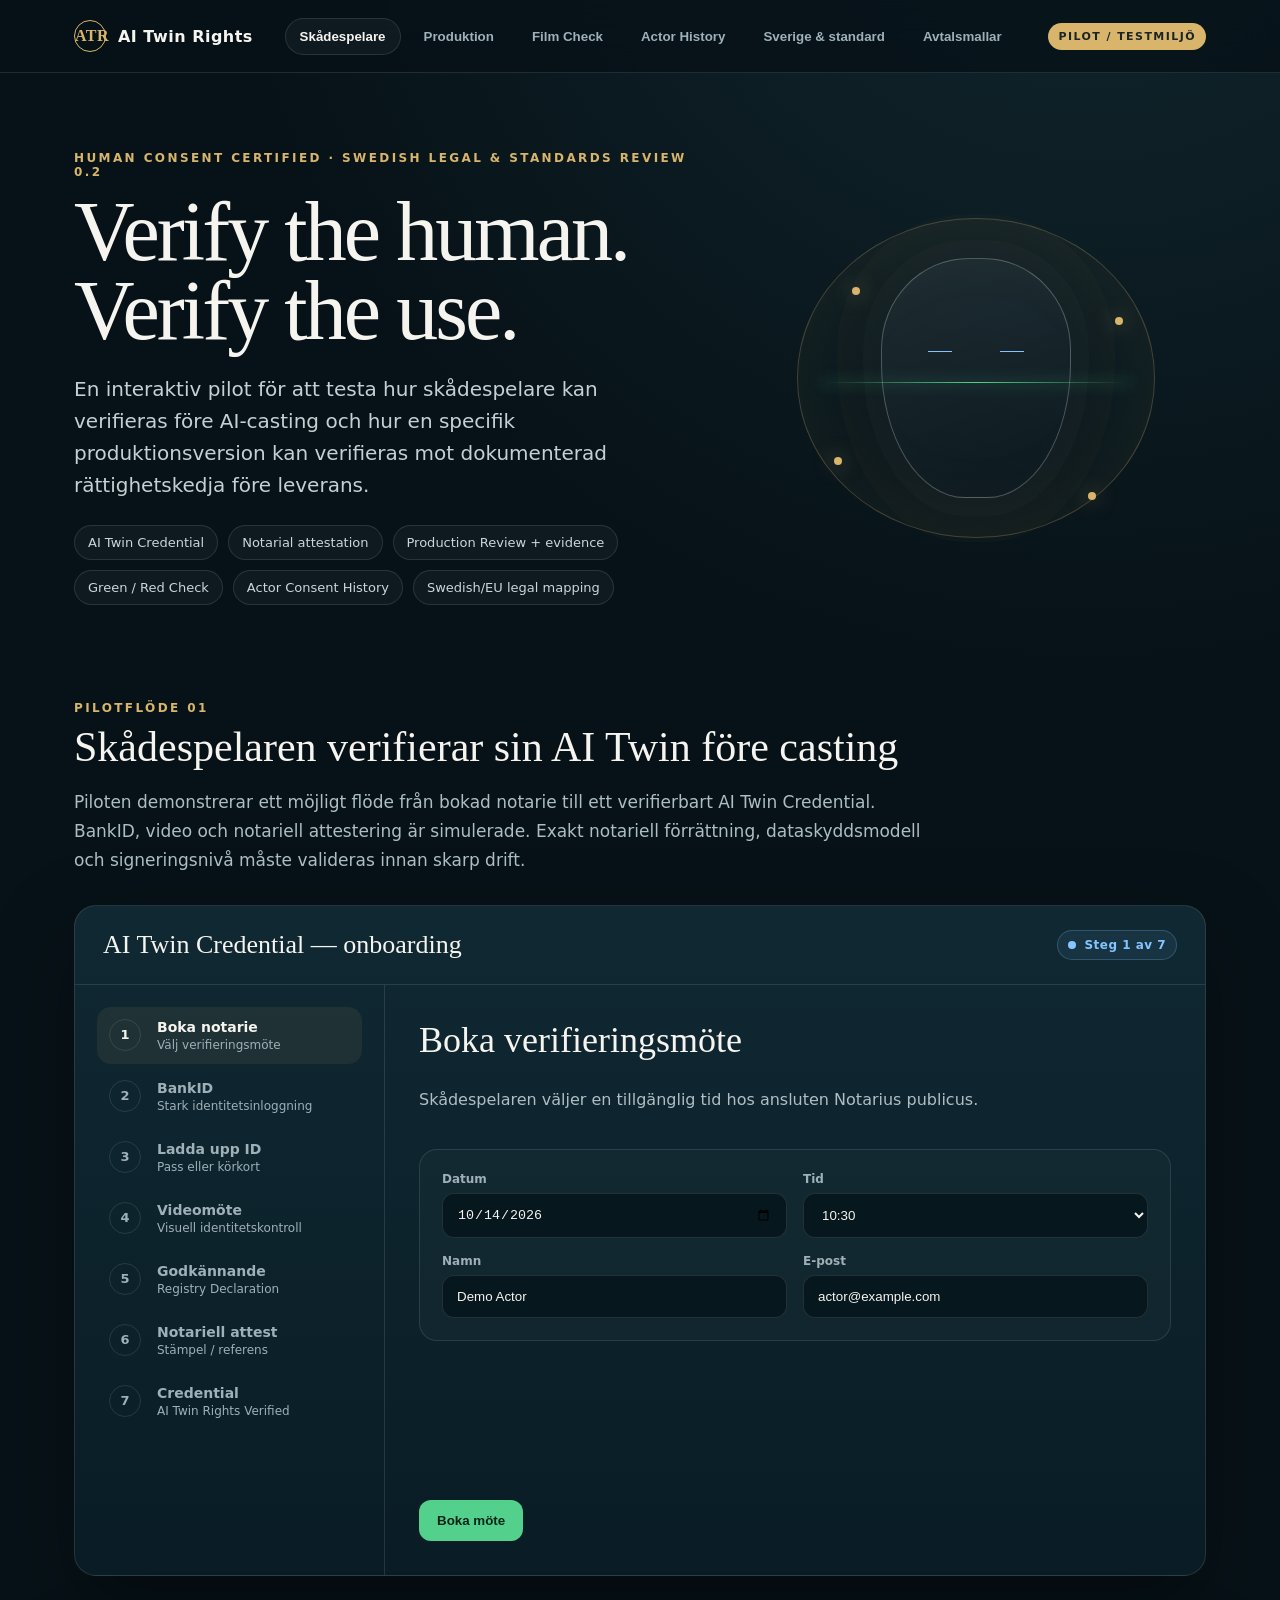
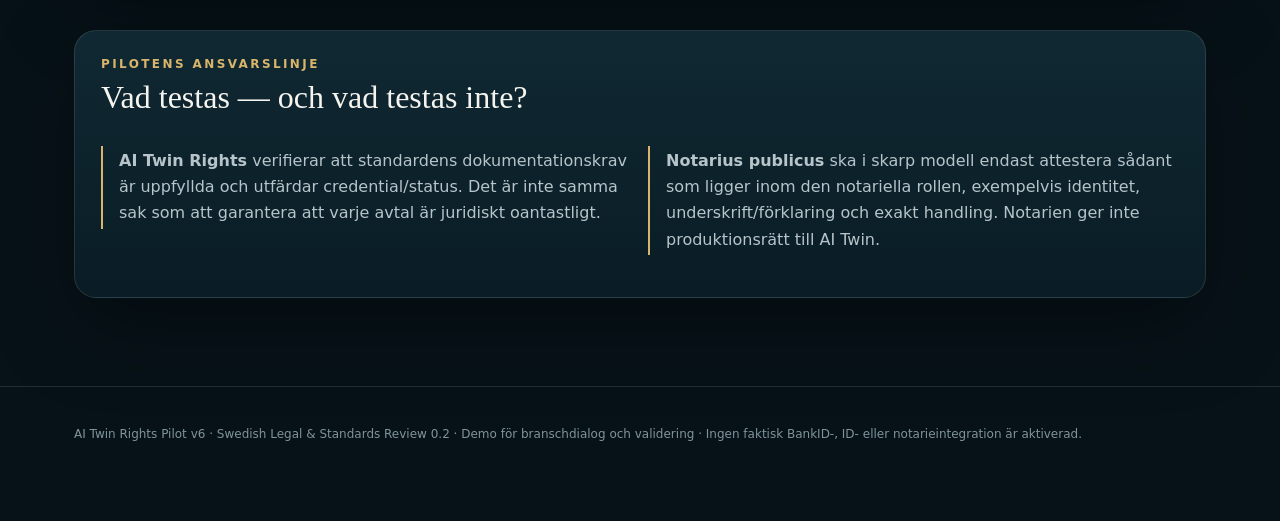
==== commit 10f7d435: "Add Swedish legal and standards review layer to AI Twin Rights pilot" ====
--- a/certifieringspilot.html
+++ b/certifieringspilot.html
@@ -5,8 +5,8 @@
 <meta name="viewport" content="width=device-width, initial-scale=1"/>
 <meta name="robots" content="noindex,nofollow,noarchive"/>
 <link rel="canonical" href="https://aitwin.stuntsara.se/certifieringspilot.html"/>
-<meta name="description" content="Interaktiv pilot för AI Twin Rights: AI Twin Credential, notariell verifiering, Production Verified, filmkontroll, historik och avtalsmallar."/>
-<title>AI Twin Rights — Pilot v5</title>
+<meta name="description" content="Interaktiv pilot för AI Twin Rights: AI Twin Credential, notariell verifiering, Production Verified, svensk/EU-rättslig granskningskarta och avtalsmallar."/>
+<title>AI Twin Rights — Pilot v6 · Swedish Legal & Standards Review</title>
 <style>
 :root{
   --bg:#071218; --panel:#0d1d25; --panel2:#102832; --ink:#f6f4ee; --muted:#9eb0b8;
@@ -41,15 +41,17 @@
 
 .shop-grid{display:grid;grid-template-columns:repeat(3,1fr);gap:18px;margin-top:28px}.product-card{padding:24px;display:flex;flex-direction:column;min-height:360px}.product-type{font-size:11px;letter-spacing:.14em;text-transform:uppercase;color:var(--gold);font-weight:850}.product-card h3{font-family:Georgia,serif;font-size:28px;font-weight:500;margin:10px 0 8px}.product-card p{color:var(--muted);line-height:1.6}.product-list{margin:16px 0 24px;padding:0;list-style:none}.product-list li{padding:8px 0;border-bottom:1px solid var(--line);font-size:13px;color:#c7d3d7}.price{font-family:Georgia,serif;font-size:30px;margin-top:auto}.price small{font-family:inherit;font-size:12px;color:var(--muted)}.cartbar{position:sticky;bottom:18px;margin:28px auto 0;max-width:900px;padding:14px 18px;border:1px solid rgba(216,181,107,.35);background:rgba(8,25,32,.94);backdrop-filter:blur(18px);border-radius:18px;display:flex;align-items:center;justify-content:space-between;gap:16px;box-shadow:var(--shadow)}.cartitems{font-size:13px;color:#c7d3d7}.carttotal{font-weight:850}.shop-note{margin-top:18px;padding:15px 17px;border-radius:14px;border:1px solid rgba(216,181,107,.25);background:rgba(216,181,107,.06);color:#c7d3d7;font-size:13px}.order-box{margin-top:24px;padding:22px;border:1px solid var(--line);border-radius:18px;background:rgba(255,255,255,.025)}.order-row{display:flex;justify-content:space-between;gap:16px;padding:9px 0;border-bottom:1px solid var(--line)}.order-row:last-child{border-bottom:0}.shop-badge{display:inline-flex;align-items:center;gap:8px;padding:7px 10px;border-radius:999px;border:1px solid rgba(216,181,107,.28);color:var(--gold);font-size:11px;font-weight:850;letter-spacing:.08em;text-transform:uppercase}
 @media(max-width:900px){.shop-grid{grid-template-columns:1fr}.cartbar{position:static;flex-direction:column;align-items:stretch}}
+
+.legal-legend{display:grid;grid-template-columns:repeat(3,1fr);gap:14px;margin:24px 0}.legal-card{padding:20px;border:1px solid var(--line);border-radius:18px;background:rgba(255,255,255,.025)}.legal-card h3{font-family:Georgia,serif;font-size:23px;font-weight:500;margin:7px 0 8px}.legal-card p{color:var(--muted);font-size:13px;line-height:1.6}.legal-tag{display:inline-flex;border-radius:999px;padding:6px 9px;font-size:10px;font-weight:900;letter-spacing:.09em;text-transform:uppercase}.legal-tag.law{background:rgba(255,107,107,.09);color:#ffabab;border:1px solid rgba(255,107,107,.24)}.legal-tag.std{background:rgba(132,197,255,.08);color:var(--blue);border:1px solid rgba(132,197,255,.24)}.legal-tag.scheme{background:rgba(216,181,107,.08);color:var(--gold);border:1px solid rgba(216,181,107,.25)}.legal-table{width:100%;border-collapse:collapse;margin-top:18px;font-size:12px}.legal-table th,.legal-table td{border-bottom:1px solid var(--line);padding:12px 10px;text-align:left;vertical-align:top}.legal-table th{color:var(--gold);font-size:10px;text-transform:uppercase;letter-spacing:.08em}.legal-table a{color:#9bd7ef}.legal-table td:nth-child(1){font-weight:750}.roadmap{display:grid;grid-template-columns:repeat(2,1fr);gap:14px;margin-top:18px}.roadmap .panel{padding:18px}.statusline{display:flex;align-items:center;justify-content:space-between;gap:12px;margin-top:12px;padding-top:12px;border-top:1px solid var(--line)}@media(max-width:900px){.legal-legend,.roadmap{grid-template-columns:1fr}.legal-table{font-size:11px}}
 </style>
 </head>
 <body>
-<div class="topbar"><div class="wrap nav"><div class="brand"><div class="mark">ATR</div><span>AI Twin Rights</span></div><div class="navlinks"><button class="tabbtn active" data-tab="actor">Skådespelare</button><button class="tabbtn" data-tab="production">Produktion</button><button class="tabbtn" data-tab="verify">Film Check</button><button class="tabbtn" data-tab="history">Actor History</button><button class="tabbtn" data-tab="shop">Avtalsmallar</button></div><span class="demo">PILOT / TESTMILJÖ</span></div></div>
-
-<section class="hero"><div class="wrap hero-grid"><div><div class="eyebrow">Human Consent Certified</div><h1>Verify the human.<br/>Verify the use.</h1><p>En interaktiv pilot för att testa hur skådespelare kan verifieras före AI-casting och hur en produktion kan granskas före klippning och leverans.</p><div class="pillrow"><span class="pill">AI Twin Credential</span><span class="pill">Notarial attestation</span><span class="pill">Production Review + evidence</span><span class="pill">Green / Red Check</span><span class="pill">Actor Consent History</span></div></div><div class="hero-art"><div class="ring"></div><div class="face"></div><div class="scan"></div><div class="nodes"><span></span><span></span><span></span><span></span></div></div></div></section>
+<div class="topbar"><div class="wrap nav"><div class="brand"><div class="mark">ATR</div><span>AI Twin Rights</span></div><div class="navlinks"><button class="tabbtn active" data-tab="actor">Skådespelare</button><button class="tabbtn" data-tab="production">Produktion</button><button class="tabbtn" data-tab="verify">Film Check</button><button class="tabbtn" data-tab="history">Actor History</button><button class="tabbtn" data-tab="standards">Sverige & standard</button><button class="tabbtn" data-tab="shop">Avtalsmallar</button></div><span class="demo">PILOT / TESTMILJÖ</span></div></div>
+
+<section class="hero"><div class="wrap hero-grid"><div><div class="eyebrow">Human Consent Certified · Swedish Legal & Standards Review 0.2</div><h1>Verify the human.<br/>Verify the use.</h1><p>En interaktiv pilot för att testa hur skådespelare kan verifieras före AI-casting och hur en specifik produktionsversion kan verifieras mot dokumenterad rättighetskedja före leverans.</p><div class="pillrow"><span class="pill">AI Twin Credential</span><span class="pill">Notarial attestation</span><span class="pill">Production Review + evidence</span><span class="pill">Green / Red Check</span><span class="pill">Actor Consent History</span><span class="pill">Swedish/EU legal mapping</span></div></div><div class="hero-art"><div class="ring"></div><div class="face"></div><div class="scan"></div><div class="nodes"><span></span><span></span><span></span><span></span></div></div></div></section>
 
 <section class="section"><div class="wrap">
-<div id="actor" class="tabs active"><div class="eyebrow">Pilotflöde 01</div><h2 class="section-title">Skådespelaren verifierar sin AI Twin före casting</h2><p class="lead">Piloten demonstrerar ett möjligt flöde från bokad notarie till ett verifierbart AI Twin Credential. BankID, video och notariell attestering är simulerade här och behöver valideras juridiskt och tekniskt innan skarp drift.</p>
+<div id="actor" class="tabs active"><div class="eyebrow">Pilotflöde 01</div><h2 class="section-title">Skådespelaren verifierar sin AI Twin före casting</h2><p class="lead">Piloten demonstrerar ett möjligt flöde från bokad notarie till ett verifierbart AI Twin Credential. BankID, video och notariell attestering är simulerade. Exakt notariell förrättning, dataskyddsmodell och signeringsnivå måste valideras innan skarp drift.</p>
 <div class="panel pilot-card"><div class="pilot-head"><strong>AI Twin Credential — onboarding</strong><span id="actor-progress" class="status neutral">Steg 1 av 7</span></div><div class="pilot-body"><div class="steps" id="steps"></div><div class="stage" id="stage"></div></div></div></div>
 
 <div id="production" class="tabs"><div class="eyebrow">Pilotflöde 02</div><h2 class="section-title">Production Review — verklig granskningskedja före leverans</h2><p class="lead">Producenten registrerar en exakt klipp-/leveransversion, laddar lokalt in rättighetsunderlag för varje AI Twin och deklarerar var i filmen den digitala replikan används. Piloten räknar SHA-256 lokalt i webbläsaren, jämför credential, avtalad scope och faktisk användning och bygger ett granskningsprotokoll. Inga filer lämnar enheten i denna demo.</p>
@@ -57,7 +59,7 @@
 <div class="workflow-band"><div><b>01 · Master</b><span>Identifiera exakt filmversion.</span></div><div><b>02 · Cast</b><span>Registrera alla AI Twins.</span></div><div><b>03 · Evidence</b><span>Credential + signerat avtal + scope.</span></div><div><b>04 · Review</b><span>Grönt/rött och certifikat.</span></div></div>
 <div class="grid2"><div class="field"><label>Produktion</label><input id="prod-name" value="NORDLJUS"/></div><div class="field"><label>Leveransversion</label><input id="prod-version" value="MASTER V27"/></div><div class="field"><label>Producent / bolag</label><input id="prod-company" value="Northlight Productions AB"/></div><div class="field"><label>Ansvarig producent</label><input id="prod-owner" value="Demo Producer"/></div></div>
 <div class="master-upload"><div><b>Master / klippfil</b><div class="master-meta">Välj valfri lokal fil för att simulera versionslåsning. Piloten läser filen lokalt och skapar SHA-256 — filen laddas inte upp.</div><div id="master-file-meta" class="file-proof">Demo fingerprint används tills en fil väljs.</div></div><label class="btn secondary" style="display:inline-block">Välj master<input id="master-file" type="file" hidden/></label></div>
-<div class="producer-attest"><h4>Produktionens deklaration</h4><label class="attest-row"><input class="prod-attest" type="checkbox" checked><span>Alla AI Twins som förekommer i denna version är deklarerade nedan.</span></label><label class="attest-row"><input class="prod-attest" type="checkbox" checked><span>Uppladdat/registrerat underlag motsvarar den senast signerade överenskommelsen med respektive medverkande.</span></label><label class="attest-row"><input class="prod-attest" type="checkbox" checked><span>Angivna tidskoder och AI-användningar motsvarar den faktiska användningen i denna version.</span></label><label class="attest-row"><input class="prod-attest" type="checkbox" checked><span>Producenten förstår att Production Verified avser AI Twin Rights kontrollkrav för denna version och inte ett generellt juridiskt godkännande av filmen.</span></label></div>
+<div class="producer-attest"><h4>Produktionens deklaration</h4><label class="attest-row"><input class="prod-attest" type="checkbox" checked><span>Alla AI Twins som förekommer i denna version är deklarerade nedan.</span></label><label class="attest-row"><input class="prod-attest" type="checkbox" checked><span>Uppladdat/registrerat underlag motsvarar den senast signerade överenskommelsen med respektive medverkande.</span></label><label class="attest-row"><input class="prod-attest" type="checkbox" checked><span>Angivna tidskoder och AI-användningar motsvarar den faktiska användningen i denna version.</span></label><label class="attest-row"><input class="prod-attest" type="checkbox" checked><span>Producenten förstår att Production Verified avser AI Twin Rights kontrollkrav för denna version och inte ett generellt juridiskt godkännande av filmen.</span></label><label class="attest-row"><input class="prod-attest" type="checkbox" checked><span>Producenten har bedömt om transparenskrav enligt EU AI Act artikel 50 är tillämpliga på den deklarerade AI-användningen och dokumenterat sin bedömning.</span></label></div>
 <div style="display:flex;justify-content:space-between;gap:16px;align-items:end;margin-top:26px"><div><div class="eyebrow">Declared AI Twins</div><h3 style="font-family:Georgia,serif;font-size:28px;font-weight:500;margin:6px 0">Medverkande i denna AI-version</h3></div><button id="add-review-actor" class="btn secondary">+ Lägg till AI Twin</button></div>
 <div id="review-actors"></div>
 <div class="btnrow"><button class="btn green" id="run-review">Skapa granskningsprotokoll</button><button class="btn secondary" id="reset-review">Återställ demo</button></div>
@@ -73,11 +75,24 @@
 <div id="history" class="tabs"><div class="eyebrow">Pilotflöde 04</div><h2 class="section-title">Actor Consent History</h2><p class="lead">Klistra in ett AI Twin Credential ID för att se vilka produktioner som har en registrerad och verifierad samtyckes-/medverkankedja för personen i AI Twin Rights. Detta är tänkt som en transparensfunktion för talang, casting, producent och behöriga granskare.</p>
 <div class="history-grid"><div class="panel history-form"><div class="field"><label>AI Twin Credential ID</label><input id="history-id" value="ATR-SE-00421"/></div><div class="btnrow"><button class="btn green" id="history-btn">Sök godkända produktioner</button></div><div class="safe-box"><b>Testdata:</b> ATR-SE-00421 har flera registrerade produktioner i piloten. Testa även ATR-SE-00113 eller ett okänt ID.</div><div class="warning-box"><b>Viktigt:</b> Om en film inte finns i AI Twin Rights-registret betyder det att AI Twin Rights inte kan verifiera den filmen mot detta credential. Det bevisar inte i sig att användningen är olaglig eller osäker — produktionen kan ha använt en annan rättighetsprocess eller ännu inte registrerat sin verifiering.</div></div><div class="panel history-result"><div id="history-output"><div class="history-head"><div><div class="eyebrow">Credential history</div><h3 style="font-family:Georgia,serif;font-size:32px;margin:7px 0">Ingen sökning körd</h3><p style="color:var(--muted);margin:0">Sök på ett credential för att visa verifierade produktioner.</p></div></div></div></div></div></div>
 
-<div id="shop" class="tabs"><div class="eyebrow">Pilotflöde 05 · Contract Toolkit</div><h2 class="section-title">Färdiga avtalsmallar för AI Twin-produktion</h2><p class="lead">Castingbyråer och produktionsbolag kan licensiera färdiga mallar som stöd för sitt eget avtalsflöde. AI Twin Rights behöver inte vara part i avtalet mellan producent och skådespelare.</p>
-<div class="shop-note"><b>Pilotbutik:</b> priserna och kassan nedan är testvärden för att demonstrera köpresan. Ingen betalning dras i denna prototyp. Inför skarp lansering kan kassan kopplas till en extern betalningslösning.</div>
+<div id="standards" class="tabs"><div class="eyebrow">Swedish Legal & Standards Review 0.2</div><h2 class="section-title">Sverige, EU och standarder — vad piloten faktiskt bygger mot</h2><p class="lead">AI Twin Rights skiljer på bindande rätt, frivill standard och egna privata scheme-krav. Referenserna nedan är utvecklingsankare — de betyder inte att AI Twin Rights är godkänt av SIS, ackrediterat eller myndighetscertifierat.</p>
+<div class="legal-legend"><article class="legal-card"><span class="legal-tag law">LAW / REGULATION</span><h3>Bindande när tillämplig</h3><p>Svensk lag och EU-förordningar måste hanteras av ansvarig aktör. AI Twin Rights kan inte ersätta juridisk bedömning.</p></article><article class="legal-card"><span class="legal-tag std">STANDARD</span><h3>Frivillig alignment</h3><p>SIS/ISO-standarder används som roadmap för verifiering, informationssäkerhet, privacy, AI-governance och consent records.</p></article><article class="legal-card"><span class="legal-tag scheme">ATR SCHEME</span><h3>Privata verifieringskrav</h3><p>AI Twin Rights definierar egna kriterier för Credential och Production Verified. De ska vara transparenta, versionsbundna och granskningsbara.</p></article></div>
+<div class="panel" style="padding:24px"><div class="eyebrow">Bindande rätt · granskningskarta</div><table class="legal-table"><thead><tr><th>Källa</th><th>Relevans</th><th>Hur piloten förhåller sig</th></tr></thead><tbody>
+<tr><td><a target="_blank" rel="noopener" href="https://www.riksdagen.se/sv/dokument-och-lagar/dokument/svensk-forfattningssamling/forordning-1982327-om-notarius-publicus_sfs-1982-327/">Förordning (1982:327) om notarius publicus</a></td><td>Bestyrkande/kontroll, redlighet, noggrannhet och opartiskhet.</td><td>Notarien verifierar definierade fakta/handlingar — inte "AI-rättigheter". Exakt förrättning och ordalydelse måste fastställas av notarien.</td></tr>
+<tr><td><a target="_blank" rel="noopener" href="https://eur-lex.europa.eu/legal-content/SV/TXT/?uri=CELEX:32016R0679">GDPR (EU) 2016/679</a> + <a target="_blank" rel="noopener" href="https://www.imy.se/verksamhet/dataskydd/det-har-galler-enligt-gdpr/introduktion-till-gdpr/personuppgifter/kansliga-personuppgifter/">IMY</a></td><td>ID, foto/video, personuppgifter och eventuell biometrisk identifiering.</td><td>Controller/processor, rättslig grund, retention och eventuell DPIA måste fastställas före skarp drift. Foto är inte automatiskt biometrik; teknisk unik identifiering kan vara det.</td></tr>
+<tr><td><a target="_blank" rel="noopener" href="https://eur-lex.europa.eu/eli/reg/2014/910">eIDAS (EU) 910/2014</a></td><td>Elektronisk underskrift och bevisvärde.</td><td>Piloten simulerar BankID. Den påstår inte att den valda processen är en kvalificerad elektronisk underskrift utan separat verifiering.</td></tr>
+<tr><td><a target="_blank" rel="noopener" href="https://www.riksdagen.se/sv/dokument-och-lagar/dokument/svensk-forfattningssamling/lag-1960729-om-upphovsratt-till-litterara-och_sfs-1960-729/">Upphovsrättslagen 45 §</a></td><td>Utövande konstnärers framföranden och upptagningar.</td><td>Production Use Agreement ska uttryckligen reglera digital replica-användning; paragrafen ensam besvarar inte alla AI-frågor.</td></tr>
+<tr><td><a target="_blank" rel="noopener" href="https://data.riksdagen.se/dokument/sfs-1978-800.html">Lag (1978:800) om namn och bild i reklam</a></td><td>Användning av namn/bild i marknadsföring.</td><td>Rights Matrix skiljer fristående reklam från användning i själva produktionen.</td></tr>
+<tr><td><a target="_blank" rel="noopener" href="https://eur-lex.europa.eu/eli/reg/2024/1689/oj/swe">EU AI Act 2024/1689, artikel 50</a></td><td>Transparens för relevant AI-genererat/manipulerat bild-, ljud- och videoinnehåll.</td><td>Production Review innehåller producentens applicability assessment; den juridiska tillämpningen bedöms i den konkreta produktionen.</td></tr>
+</tbody></table></div>
+<div class="roadmap"><article class="panel"><div class="eyebrow">Production Verified</div><h3 style="font-family:Georgia,serif;font-size:26px;font-weight:500">SS-EN ISO/IEC 17029:2019</h3><p style="color:var(--muted)">Kärnreferens för att utveckla ett verifieringsprogram med definierat objekt/claim, kriterier, evidence, reviewer competence och opartiskhet.</p><div class="statusline"><span>Nuvarande status</span><span class="status neutral">ALIGNMENT TARGET</span></div></article><article class="panel"><div class="eyebrow">Consent records</div><h3 style="font-family:Georgia,serif;font-size:26px;font-weight:500">ISO/IEC TS 27560:2023</h3><p style="color:var(--muted)">Referens för strukturerade consent records/receipts och livscykeln för dokumenterat samtycke.</p><div class="statusline"><span>Nuvarande status</span><span class="status neutral">DESIGN REFERENCE</span></div></article><article class="panel"><div class="eyebrow">Security & privacy</div><h3 style="font-family:Georgia,serif;font-size:26px;font-weight:500">27001 · 27701</h3><p style="color:var(--muted)">SS-EN ISO/IEC 27001:2023 för informationssäkerhetsstyrning och ISO/IEC 27701:2025 som privacy-management roadmap.</p><div class="statusline"><span>Nuvarande status</span><span class="status neutral">ROADMAP</span></div></article><article class="panel"><div class="eyebrow">AI governance & risk</div><h3 style="font-family:Georgia,serif;font-size:26px;font-weight:500">42001 · 23894</h3><p style="color:var(--muted)">SS-EN ISO/IEC 42001:2026 för AI-ledningssystem och SS-EN ISO/IEC 23894:2024 för AI-riskhantering.</p><div class="statusline"><span>Nuvarande status</span><span class="status neutral">ROADMAP</span></div></article></div>
+<div class="panel" style="padding:24px;margin-top:20px"><div class="eyebrow">Go / No-Go före skarp pilot</div><h3 style="font-family:Georgia,serif;font-size:28px;font-weight:500;margin:8px 0 15px">Detta måste vara löst innan verkliga ID-handlingar och avtal hanteras</h3><ul class="checklist"><li><em>Notariellt uppdrag och attesttext fastställd av Notarius publicus</em><b>OPEN</b></li><li><em>Registry Declaration + Production Agreement juridiskt granskade</em><b>OPEN</b></li><li><em>GDPR-roller, laglig grund, biometrik och DPIA-beslut dokumenterade</em><b>OPEN</b></li><li><em>BankID/e-sign-lösningens faktiska eIDAS-roll verifierad</em><b>OPEN</b></li><li><em>Production Verified Criteria v0.2 och reviewer/jäv-process fastställda</em><b>OPEN</b></li><li><em>Security architecture / Evidence Vault / retention beslutad</em><b>OPEN</b></li></ul><div class="warning-box"><b>SIS/IP-notering:</b> standarderna är upphovsrättsligt skyddade. Piloten refererar endast standardnummer och offentlig scope; full implementering kräver tillgång till respektive standard och professionell gap-analys.</div></div></div>
+
+<div id="shop" class="tabs"><div class="eyebrow">Pilotflöde 05 · Contract Toolkit</div><h2 class="section-title">Avtalsmallar · Swedish Legal & Standards Review 0.2</h2><p class="lead">Castingbyråer och produktionsbolag kan använda granskningsmallar med svensk/EU-rättslig mapping som stöd för sitt eget avtalsflöde. Version 0.2 är fortfarande ett juridiskt granskningsutkast och ska inte användas skarpt innan behörig jurist har godkänt den konkreta lydelsen.</p>
+<div class="shop-note"><b>Pilotbutik:</b> priserna och kassan är testvärden. Mallarna är Swedish Legal & Standards Review Draft 0.2 och är inte färdiga för signering. Ingen betalning dras i prototypen.</div>
 <div class="shop-grid">
-  <article class="panel product-card"><span class="product-type">Template 01</span><h3>Registry Declaration</h3><p>Grundmall för skådespelarens personliga deklaration som kopplar den verifierade personen till ett AI Twin Credential utan att ge produktionsrätt.</p><ul class="product-list"><li>Registersamtycke</li><li>Credential-referens</li><li>Återkallelse & status</li><li>Notariell referensruta</li></ul><div class="price">495 kr <small>pilotpris · exkl. moms</small></div><div class="btnrow"><button class="btn add-template" data-sku="registry" data-name="Registry Declaration" data-price="495">Lägg i varukorg</button></div></article>
-  <article class="panel product-card"><span class="product-type">Template 02</span><h3>Production Use Agreement</h3><p>Produktionsmall mellan producent och skådespelare med AI-specifik scope och tydlig Rights Matrix för avtalad produktion.</p><ul class="product-list"><li>Produktion & scen</li><li>Ansikte / kropp / röst</li><li>Syntetisk dialog & träning</li><li>Territorium, tid & återanvändning</li></ul><div class="price">1 495 kr <small>pilotpris · exkl. moms</small></div><div class="btnrow"><button class="btn add-template" data-sku="production" data-name="Production Use Agreement + Rights Matrix" data-price="1495">Lägg i varukorg</button></div></article>
+  <article class="panel product-card"><span class="product-type">Template 01</span><h3>Registry Declaration</h3><p>Svensk/EU granskningsmall för skådespelarens Registry Declaration och Credential - inklusive notarial avgränsning, GDPR/biometrik och consent-record roadmap.</p><ul class="product-list"><li>Registersamtycke</li><li>Credential-referens</li><li>Återkallelse & status</li><li>Notariell referensruta</li><li>GDPR / biometrik / eIDAS review points</li></ul><div class="price">495 kr <small>pilotpris · exkl. moms</small></div><div class="btnrow"><button class="btn add-template" data-sku="registry" data-name="Registry Declaration" data-price="495">Lägg i varukorg</button></div></article>
+  <article class="panel product-card"><span class="product-type">Template 02</span><h3>Production Use Agreement</h3><p>Svensk/EU granskningsmall mellan producent och performer med Rights Matrix, reklamrätt, AI Act-transparens, e-sign och frivillig Production Verification.</p><ul class="product-list"><li>Produktion & scen</li><li>Ansikte / kropp / röst</li><li>Svensk/EU legal mapping</li><li>Syntetisk dialog & träning</li><li>Territorium, tid & återanvändning</li></ul><div class="price">1 495 kr <small>pilotpris · exkl. moms</small></div><div class="btnrow"><button class="btn add-template" data-sku="production" data-name="Production Use Agreement + Rights Matrix" data-price="1495">Lägg i varukorg</button></div></article>
   <article class="panel product-card"><span class="product-type">Toolkit</span><h3>AI Twin Contract Toolkit</h3><p>Komplett paket för castingbyrå eller produktionsbolag som vill arbeta enligt samma dokumentationsmodell som piloten.</p><ul class="product-list"><li>Registry Declaration</li><li>Production Use Agreement</li><li>Rights Matrix</li><li>Production Review checklist</li></ul><div class="price">2 495 kr <small>pilotpris · exkl. moms</small></div><div class="btnrow"><button class="btn add-template" data-sku="toolkit" data-name="AI Twin Contract Toolkit" data-price="2495">Lägg i varukorg</button></div></article>
 </div>
 <div class="cartbar"><div><span class="shop-badge">Varukorg</span><div id="cart-items" class="cartitems" style="margin-top:7px">Tom</div></div><div style="display:flex;align-items:center;gap:16px"><div id="cart-total" class="carttotal">0 kr</div><button id="checkout-btn" class="btn green" disabled>Gå till kassan</button></div></div>
@@ -85,7 +100,7 @@
 </div>
 </section>
 
-<footer class="foot"><div class="wrap">AI Twin Rights Pilot v5 · Demo för branschdialog och validering · Ingen faktisk BankID-, ID- eller notarieintegration är aktiverad i denna prototyp.</div></footer>
+<footer class="foot"><div class="wrap">AI Twin Rights Pilot v6 · Swedish Legal & Standards Review 0.2 · Demo för branschdialog och validering · Ingen faktisk BankID-, ID- eller notarieintegration är aktiverad.</div></footer>
 
 <script>
 const actorSteps=[
@@ -104,11 +119,11 @@
 function navButtons(nextEnabled=true){return `<div class="btnrow"><button class="btn secondary" onclick="prevStep()" ${current===0?'disabled':''}>Tillbaka</button><button class="btn" onclick="nextStep()" ${nextEnabled?'':'disabled'}>${current===6?'Klar':'Nästa steg'}</button></div>`}
 function stepHtml(){
  if(current===0) return `<h3>Boka verifieringsmöte</h3><p>Skådespelaren väljer en tillgänglig tid hos ansluten Notarius publicus.</p><div class="stage-box grid2"><div class="field"><label>Datum</label><input id="appt-date" type="date" value="2026-10-14"></div><div class="field"><label>Tid</label><select id="appt-time"><option>10:30</option><option>11:15</option><option>13:00</option></select></div><div class="field"><label>Namn</label><input value="Demo Actor"></div><div class="field"><label>E-post</label><input value="actor@example.com"></div></div><div class="btnrow"><button class="btn green" onclick="complete('appointment')">Boka möte</button></div>`;
- if(current===1) return `<h3>Logga in med BankID</h3><p>BankID används i piloten som stark identitetsinloggning. Ingen riktig BankID-session startas i denna demo.</p><div class="stage-box bankid"><div class="bankid-logo">BANK<br>ID</div><div><b>Identifiera dig</b><p id="bankid-copy" style="margin:5px 0;color:var(--muted)">${state.bankid?'Identitet verifierad i demo.':'Starta en simulerad BankID-kontroll.'}</p><span class="status ${state.bankid?'ok':'neutral'}">${state.bankid?'VERIFIED':'WAITING'}</span></div></div><div class="btnrow"><button class="btn green" onclick="complete('bankid')">${state.bankid?'Verifierad ✓':'Simulera BankID'}</button>${navButtons(state.bankid).replace('<div class="btnrow">','').replace('</div>','')}</div>`;
- if(current===2) return `<h3>Ladda upp ID-handling</h3><p>Pass eller körkort kopplas till identitetsärendet. I en skarp lösning ska lagring, åtkomst och radering följa fastställda dataskyddskrav.</p><div class="stage-box upload"><input id="idfile" type="file" accept="image/*,.pdf" onchange="fileChosen(this)"><p id="file-copy">${state.id?'ID-handling registrerad i demo.':'Välj pass, nationellt ID eller körkort.'}</p><span class="status ${state.id?'ok':'neutral'}">${state.id?'UPLOADED':'NO FILE'}</span></div>${navButtons(state.id)}`;
+ if(current===1) return `<h3>Logga in med BankID</h3><p>BankID visas i piloten som exempel på stark e-legitimation. Ingen riktig BankID-session startas och piloten gör inget påstående om vilken eIDAS-signaturnivå en framtida implementation uppfyller.</p><div class="stage-box bankid"><div class="bankid-logo">BANK<br>ID</div><div><b>Identifiera dig</b><p id="bankid-copy" style="margin:5px 0;color:var(--muted)">${state.bankid?'Identitet verifierad i demo.':'Starta en simulerad BankID-kontroll.'}</p><span class="status ${state.bankid?'ok':'neutral'}">${state.bankid?'VERIFIED':'WAITING'}</span></div></div><div class="btnrow"><button class="btn green" onclick="complete('bankid')">${state.bankid?'Verifierad ✓':'Simulera BankID'}</button>${navButtons(state.bankid).replace('<div class="btnrow">','').replace('</div>','')}</div>`;
+ if(current===2) return `<h3>Ladda upp ID-handling</h3><p>Pass eller körkort kopplas till identitetsärendet. I en skarp lösning måste personuppgiftsansvar, rättslig grund, lagring, åtkomst, radering och eventuell biometrisk behandling vara dokumenterade innan verkliga ID-handlingar behandlas.</p><div class="stage-box upload"><input id="idfile" type="file" accept="image/*,.pdf" onchange="fileChosen(this)"><p id="file-copy">${state.id?'ID-handling registrerad i demo.':'Välj pass, nationellt ID eller körkort.'}</p><span class="status ${state.id?'ok':'neutral'}">${state.id?'UPLOADED':'NO FILE'}</span></div>${navButtons(state.id)}`;
  if(current===3) return `<h3>Videomöte med Notarius publicus</h3><p>Notarien jämför personen i videosamtalet med ID-underlaget och genomför den kontroll som den slutliga juridiska processen tillåter.</p><div class="video"><span class="status ${state.video?'ok':'neutral'} call-status">${state.video?'IDENTITY MATCH':'NOT CONNECTED'}</span><div class="avatar"></div><div class="id-preview"><b>ID UNDERLAG</b><br>Demo Actor<br>Photo on file<br><br><b>${state.video?'MATCH CONFIRMED':'AWAITING REVIEW'}</b></div></div><div class="btnrow"><button class="btn green" onclick="complete('video')">${state.video?'Match bekräftad ✓':'Starta demo-video & bekräfta match'}</button>${navButtons(state.video).replace('<div class="btnrow">','').replace('</div>','')}</div>`;
  if(current===4) return `<h3>Personligt godkännande</h3><p>Skådespelaren signerar en Registry Declaration som kopplar personen till en definierad AI Twin och tillåter att credentialen visas för castingaktörer.</p><div class="stage-box"><label style="display:flex;gap:12px;align-items:flex-start"><input id="decl" type="checkbox" ${state.declaration?'checked':''} onchange="state.declaration=this.checked;render()"><span>Jag bekräftar att denna digitala representation är kopplad till mig och att mitt AI Twin Credential får visas för professionell casting. Jag förstår att detta <b>inte</b> ger någon producent rätt att använda mitt ansikte, kropp, röst eller prestation i en produktion.</span></label></div>${navButtons(state.declaration)}`;
- if(current===5) return `<h3>Notariell attestering</h3><p>Den notariella handlingen används som bevislager för identitet, underskrift/förklaring och den exakta Registry Declaration som verifierats.</p><div class="stage-box grid2"><div><div class="seal">NOTARIAL<br>ATTESTATION<br><span style="font-size:11px">PILOT</span></div></div><div><b>Attestation reference</b><p>NP-SE-DEMO-000184</p><b>Document reference</b><p>Registry Declaration · v0.2</p><b>Status</b><p><span class="status ${state.notary?'ok':'neutral'}">${state.notary?'ATTESTED':'AWAITING NOTARY'}</span></p></div></div><div class="btnrow"><button class="btn green" onclick="complete('notary')">${state.notary?'Attesterad ✓':'Simulera notariell attest'}</button>${navButtons(state.notary).replace('<div class="btnrow">','').replace('</div>','')}</div>`;
+ if(current===5) return `<h3>Notariell attestering</h3><p>Den notariella handlingen är tänkt som separat bevislager för de fakta/handlingar som notarien själv bedömer kan bestyrkas enligt sitt uppdrag. Den ska inte beskrivas som ett godkännande av AI-rättigheter.</p><div class="stage-box grid2"><div><div class="seal">NOTARIAL<br>ATTESTATION<br><span style="font-size:11px">PILOT</span></div></div><div><b>Attestation reference</b><p>NP-SE-DEMO-000184</p><b>Document reference</b><p>Registry Declaration · v0.2</p><b>Status</b><p><span class="status ${state.notary?'ok':'neutral'}">${state.notary?'ATTESTED':'AWAITING NOTARY'}</span></p></div></div><div class="btnrow"><button class="btn green" onclick="complete('notary')">${state.notary?'Attesterad ✓':'Simulera notariell attest'}</button>${navButtons(state.notary).replace('<div class="btnrow">','').replace('</div>','')}</div>`;
  return `<h3>AI Twin Credential utfärdat</h3><p>AI Twin Rights utfärdar credentialen när pilotens krav är uppfyllda. Credentialen kan visas i en castingprofil men ger ingen produktionsrätt.</p><div class="credential"><div class="cred-top"><div><div class="eyebrow">AI Twin Rights Verified</div><div class="cred-name">Demo Actor</div><div class="cred-meta">AI Twin Credential · Human Consent Certified</div></div><div class="qr">${Array.from({length:81},(_,i)=>`<i style="opacity:${((i*7+i*i)%11)<5?1:0}"></i>`).join('')}</div></div><div class="cred-grid"><div class="cred-item"><b>Credential ID</b>ATR-SE-00421</div><div class="cred-item"><b>Identity</b><span class="status ok">VERIFIED</span></div><div class="cred-item"><b>Notarial layer</b><span class="status ok">ATTESTED</span></div><div class="cred-item"><b>Registry status</b>ACTIVE FOR CASTING</div><div class="cred-item"><b>Issued</b>2026-10-14</div><div class="cred-item"><b>Production rights</b>NONE GRANTED</div></div><div class="fine">Credentialen styrker inte någon rätt för en producent att använda personen i film, TV, reklam eller annan produktion. Sådan rätt måste regleras separat mellan producent och rättighetshavare.</div></div><div class="btnrow"><button class="btn secondary" onclick="copyCredential()">Kopiera verifierings-ID</button><button class="btn" onclick="alert('Pilot: tänkt funktion för castingprofil / partner-API')">Visa i castingprofil</button></div>`;
 }
 function render(){renderSteps();stage.innerHTML=stepHtml()}
@@ -156,8 +171,8 @@
  document.getElementById('production-stamp').innerHTML=allOk?`<div class="stampbox"><div class="eyebrow">AI Twin Rights</div><h3 style="margin:6px 0;font-family:Georgia,serif;font-size:26px">PRODUCTION VERIFIED</h3><span class="status ok">VALID FOR ${safe(ver)}</span></div>`:`<div class="stampbox fail"><div class="eyebrow" style="color:var(--red)">AI Twin Rights</div><h3 style="margin:6px 0;font-family:Georgia,serif;font-size:26px">NOT VERIFIED</h3><span class="status bad">ACTION REQUIRED</span></div>`;
  document.getElementById('production-report').innerHTML=`<div class="panel" style="padding:26px;margin-top:28px"><div class="eyebrow">AI Twin Rights Review Protocol</div><h3 style="font-family:Georgia,serif;font-size:32px;font-weight:500;margin:7px 0 18px">${safe(prod)} · ${safe(ver)}</h3>${reviewData.map((r,i)=>{const res=results[i];return `<div class="actor-review-card"><div class="actor-review-head"><div><b>${safe(r.name)}</b><div class="actor-id">${safe(r.id)} · ${safe(r.scene)}</div></div><span class="status ${res.ok?'ok':'bad'}">${res.ok?'VERIFIED':'ACTION REQUIRED'}</span></div><div class="grid2" style="margin-top:12px"><div><div class="eyebrow">Allowed</div><div class="scope-tags">${r.allowed.map(x=>`<span class="scope-tag">${safe(x)}</span>`).join('')||'<span class="tiny">Ingen scope</span>'}</div></div><div><div class="eyebrow">Observed / declared</div><div class="scope-tags">${r.actual.map(x=>`<span class="scope-tag">${safe(x)}</span>`).join('')||'<span class="tiny">Ingen användning</span>'}</div></div></div>${res.issues.length?`<ul class="issue-list">${res.issues.map(x=>`<li>${safe(x)}</li>`).join('')}</ul>`:`<div class="safe-box" style="margin-top:12px">Credential, notarial nivå, avtalsbevis, timecode och scope matchar pilotens kontrollkrav.</div>`}<div class="file-proof">Agreement SHA-256: ${safe(r.agreementHash||'saknas')}</div></div>`}).join('')}<div class="cert-note" style="margin-top:18px"><b>Master SHA-256:</b> ${masterFingerprint}<br><b>Evidence package SHA-256:</b> ${packageHash}</div></div>`;
  const cert=document.getElementById('production-certificate');
- if(allOk){const certId='PV-SE-'+new Date().getFullYear()+'-'+packageHash.slice(0,8).toUpperCase();cert.innerHTML=`<div class="cert-shell"><div class="cert-banner"><div><div class="cert-kicker">AI Twin Rights · Human Consent Certified</div><div class="cert-title">Production Verified Certificate</div><div class="cert-id">${certId} · ${safe(ver)}</div></div><span class="status ok">VALID</span></div><div class="cert-grid"><div class="cert-cell"><b>Production</b>${safe(prod)}</div><div class="cert-cell"><b>Production company</b>${safe(company)}</div><div class="cert-cell"><b>Responsible producer</b>${safe(owner)}</div><div class="cert-cell"><b>AI Twins reviewed</b>${reviewData.length}/${reviewData.length}</div><div class="cert-cell"><b>Delivery version</b>${safe(ver)}</div><div class="cert-cell"><b>Review status</b>COMPLETE</div><div class="cert-cell"><b>Rights chain</b>VERIFIED</div><div class="cert-cell"><b>Certificate status</b>ACTIVE</div></div><div class="cert-body"><div class="cert-kicker">AI Twin Rights certifierar för denna version att</div><div style="margin-top:12px"><div class="cert-claim"><span class="tick">✓</span><span>producenten har deklarerat samtliga AI Twins som ingår i granskningspaketet;</span></div><div class="cert-claim"><span class="tick">✓</span><span>varje deklarerad AI Twin har ett giltigt credential och registrerad notariell verifieringsnivå i pilotregistret;</span></div><div class="cert-claim"><span class="tick">✓</span><span>signerat avtalsunderlag har registrerats och fingerprintats för varje medverkande;</span></div><div class="cert-claim"><span class="tick">✓</span><span>deklarerad användning och tidskod ryms inom den scope som produktionen har registrerat som avtalad;</span></div><div class="cert-claim"><span class="tick">✓</span><span>granskningen är kryptografiskt knuten till den angivna masterversionen och evidenspaketet.</span></div></div></div><div class="cert-foot"><div class="cert-note"><b>Master SHA-256:</b> ${masterFingerprint}<br><b>Evidence package SHA-256:</b> ${packageHash}<br><br><b>Avgränsning:</b> Certifikatet intygar att det material som lämnats in till AI Twin Rights uppfyller pilotens dokumentations- och matchningskrav. Det ersätter inte producentens avtal eller juridiska ansvar och verifierar inte odeklarerad AI-användning.</div><div class="cert-stamp">AI TWIN<br>RIGHTS<br>PRODUCTION<br>VERIFIED</div></div></div>`;
- }else cert.innerHTML=`<div class="warning-box" style="max-width:900px;margin:26px auto 0"><b>Production Verified Certificate kan inte utfärdas.</b> Åtgärda röda kontrollpunkter och kör en ny granskning. En ny masterfil eller ändrad användning ska skapa en ny granskning.</div>`;
+ if(allOk){const certId='PV-SE-'+new Date().getFullYear()+'-'+packageHash.slice(0,8).toUpperCase();cert.innerHTML=`<div class="cert-shell"><div class="cert-banner"><div><div class="cert-kicker">AI Twin Rights · Human Consent Certified</div><div class="cert-title">Production Verified Certificate</div><div class="cert-id">${certId} · ${safe(ver)}</div></div><span class="status ok">VALID</span></div><div class="cert-grid"><div class="cert-cell"><b>Production</b>${safe(prod)}</div><div class="cert-cell"><b>Production company</b>${safe(company)}</div><div class="cert-cell"><b>Responsible producer</b>${safe(owner)}</div><div class="cert-cell"><b>AI Twins reviewed</b>${reviewData.length}/${reviewData.length}</div><div class="cert-cell"><b>Delivery version</b>${safe(ver)}</div><div class="cert-cell"><b>Review status</b>COMPLETE</div><div class="cert-cell"><b>Rights chain</b>VERIFIED</div><div class="cert-cell"><b>Certificate status</b>ACTIVE</div></div><div class="cert-body"><div class="cert-kicker">AI Twin Rights verifierar för denna version att</div><div style="margin-top:12px"><div class="cert-claim"><span class="tick">✓</span><span>producenten har deklarerat samtliga AI Twins som ingår i granskningspaketet;</span></div><div class="cert-claim"><span class="tick">✓</span><span>varje deklarerad AI Twin har ett giltigt credential och registrerad notariell verifieringsnivå i pilotregistret;</span></div><div class="cert-claim"><span class="tick">✓</span><span>signerat avtalsunderlag har registrerats och fingerprintats för varje medverkande;</span></div><div class="cert-claim"><span class="tick">✓</span><span>deklarerad användning och tidskod ryms inom den scope som produktionen har registrerat som avtalad;</span></div><div class="cert-claim"><span class="tick">✓</span><span>granskningen är kryptografiskt knuten till den angivna masterversionen och evidenspaketet.</span></div></div></div><div class="cert-foot"><div class="cert-note"><b>Master SHA-256:</b> ${masterFingerprint}<br><b>Evidence package SHA-256:</b> ${packageHash}<br><br><b>Avgränsning:</b> Detta Production Verified Certificate är ett verifieringsuttalande inom AI Twin Rights privata pilotschema. Det visar att inlämnat material uppfyller pilotens dokumentations- och matchningskriterier för den angivna versionen. Det är inte myndighetsgodkännande, SIS-godkännande eller ackrediterad certifiering och ersätter inte producentens juridiska ansvar.</div><div class="cert-stamp">AI TWIN<br>RIGHTS<br>PRODUCTION<br>VERIFIED</div></div></div>`;
+ }else cert.innerHTML=`<div class="warning-box" style="max-width:900px;margin:26px auto 0"><b>Production Verified-verifiering kan inte utfärdas.</b> Åtgärda röda kontrollpunkter och kör en ny granskning. En ny masterfil eller ändrad användning ska skapa en ny granskning.</div>`;
 };
 document.getElementById('reset-review').onclick=()=>{reviewData.splice(0,reviewData.length,{name:'Demo Actor A',id:'ATR-SE-00421',scene:'SC 23 · 00:18:41–00:18:53',use:'Digital stunt double',agreement:true,agreementName:'actor-a-agreement.pdf',agreementHash:'demo-a-hash',allowed:['Ansikte','Kropp','Digital stunt double','Trailer'],actual:['Ansikte','Kropp','Digital stunt double']},{name:'Demo Actor B',id:'ATR-SE-00113',scene:'SC 31 · 00:42:10–00:42:18',use:'Synthetic voice',agreement:false,agreementName:'',agreementHash:'',allowed:['Originalröst'],actual:['Syntetisk dialog']},{name:'Demo Actor C',id:'ATR-SE-00987',scene:'SC 44 · 01:03:05–01:03:12',use:'Digital double',agreement:true,agreementName:'actor-c-agreement.pdf',agreementHash:'demo-c-hash',allowed:['Kropp'],actual:['Kropp']});masterFingerprint='DEMO-MASTER-NOT-FILE-HASHED';renderReviewActors();document.getElementById('review-score').textContent='0/3';document.getElementById('review-score').className='score badtext';document.getElementById('review-copy').textContent='Registrera underlag och kör granskningen.';document.getElementById('hash').textContent='Ej skapad';document.getElementById('master-file-meta').textContent='Demo fingerprint används tills en fil väljs.';document.getElementById('audit-summary').innerHTML='';document.getElementById('production-stamp').innerHTML='';document.getElementById('production-report').innerHTML='';document.getElementById('production-certificate').innerHTML='';document.getElementById('review-progress').style.width='0';document.getElementById('review-progress-copy').textContent='0 % av kontrollpunkterna godkända'};
 
@@ -172,7 +187,7 @@
 };
 renderReviewActors();
 
-document.getElementById('verify-btn').onclick=()=>{const id=document.getElementById('verify-id').value.trim().toUpperCase(),film=document.getElementById('verify-film').value.trim().toUpperCase(),ver=document.getElementById('verify-ver').value.trim();const rec=registry[id],f=rec&&rec.films[film];let ok=!!(rec&&rec.valid&&f&&f.agreement&&f.scope&&f.certificate);let checks=[['Credential hittat',!!rec],['Credential giltigt',!!(rec&&rec.valid)],['Produktionsavtal registrerat',!!(f&&f.agreement)],['Användning inom registrerad scope',!!(f&&f.scope)],['Production Verified-certifikat',!!(f&&f.certificate)],['Leveransversion angiven',!!ver]];document.getElementById('verify-output').innerHTML=`<div><div class="light ${ok?'green':'red'}">${ok?'✓':'×'}</div><h3 style="font-family:Georgia,serif;font-size:32px;margin:0">${ok?'GREEN — AI TWIN RIGHTS VERIFIED':'RED — NO VERIFIED AUTHORIZATION'}</h3><p style="color:var(--muted)">${ok?'Credential och registrerat produktionsunderlag matchar för filmen.':'AI Twin Rights kan inte verifiera en komplett rättighetskedja för kombinationen.'}</p>${ok?`<div class="summary-card"><b>Production Certificate</b><div style="margin-top:6px">${f.certificate}</div><div style="font-size:11px;color:var(--muted);margin-top:5px">${f.version} · ${f.date}</div></div>`:''}<ul class="checklist">${checks.map(c=>`<li><em>${c[0]}</em><b style="color:${c[1]?'var(--green)':'var(--red)'}">${c[1]?'PASS':'FAIL'}</b></li>`).join('')}</ul><div class="warning-box">Röd status betyder <b>inte verifierad i AI Twin Rights</b>. Den är inte i sig ett juridiskt avgörande om filmen eller användningen.</div></div>`};
+document.getElementById('verify-btn').onclick=()=>{const id=document.getElementById('verify-id').value.trim().toUpperCase(),film=document.getElementById('verify-film').value.trim().toUpperCase(),ver=document.getElementById('verify-ver').value.trim();const rec=registry[id],f=rec&&rec.films[film];let ok=!!(rec&&rec.valid&&f&&f.agreement&&f.scope&&f.certificate);let checks=[['Credential hittat',!!rec],['Credential giltigt',!!(rec&&rec.valid)],['Produktionsavtal registrerat',!!(f&&f.agreement)],['Användning inom registrerad scope',!!(f&&f.scope)],['Production Verified-certifikat',!!(f&&f.certificate)],['Leveransversion angiven',!!ver]];document.getElementById('verify-output').innerHTML=`<div><div class="light ${ok?'green':'red'}">${ok?'✓':'×'}</div><h3 style="font-family:Georgia,serif;font-size:32px;margin:0">${ok?'GREEN — AI TWIN RIGHTS VERIFIED':'RED — NO VERIFIED AUTHORIZATION'}</h3><p style="color:var(--muted)">${ok?'Credential och registrerat produktionsunderlag matchar för filmen.':'AI Twin Rights kan inte verifiera en komplett rättighetskedja för kombinationen.'}</p>${ok?`<div class="summary-card"><b>Production Verified ID</b><div style="margin-top:6px">${f.certificate}</div><div style="font-size:11px;color:var(--muted);margin-top:5px">${f.version} · ${f.date}</div></div>`:''}<ul class="checklist">${checks.map(c=>`<li><em>${c[0]}</em><b style="color:${c[1]?'var(--green)':'var(--red)'}">${c[1]?'PASS':'FAIL'}</b></li>`).join('')}</ul><div class="warning-box">Röd status betyder <b>inte verifierad i AI Twin Rights</b>. Den är inte i sig ett juridiskt avgörande om filmen eller användningen.</div></div>`};
 
 function renderHistory(){
  const id=document.getElementById('history-id').value.trim().toUpperCase();
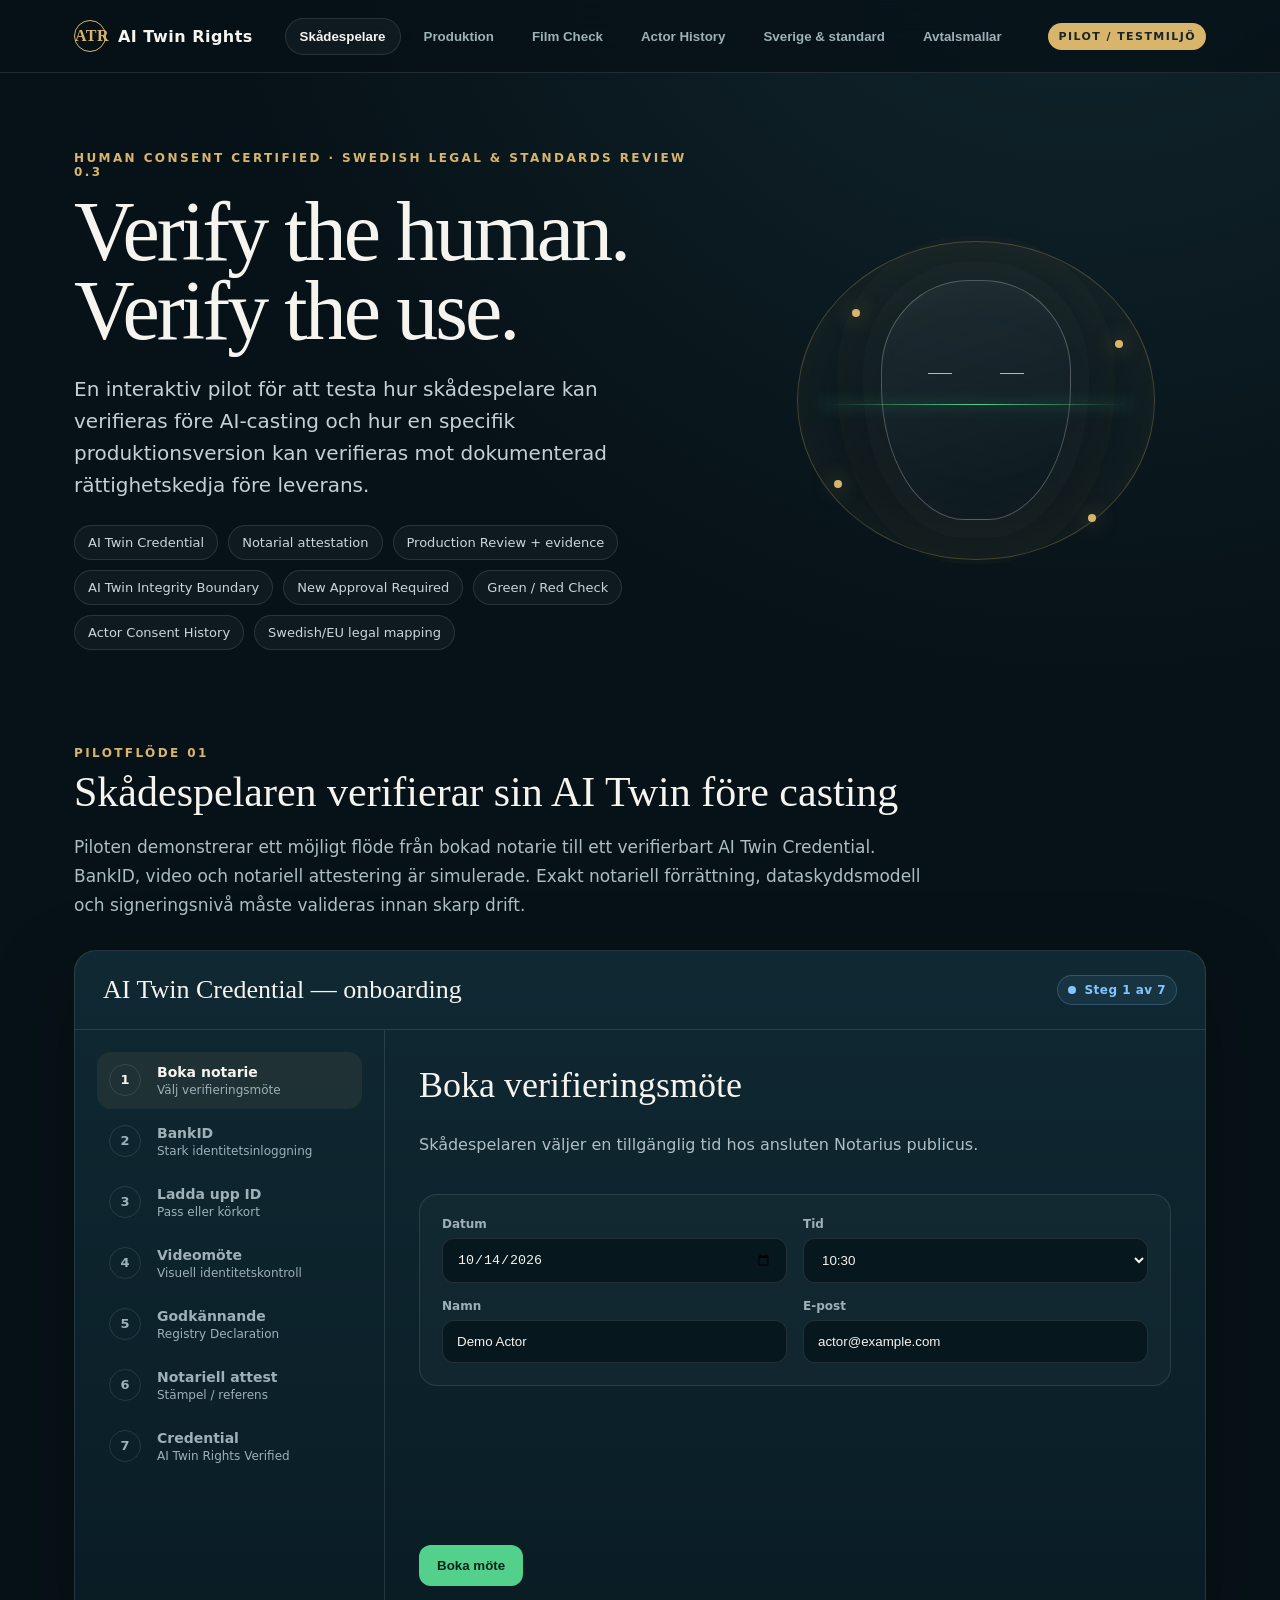
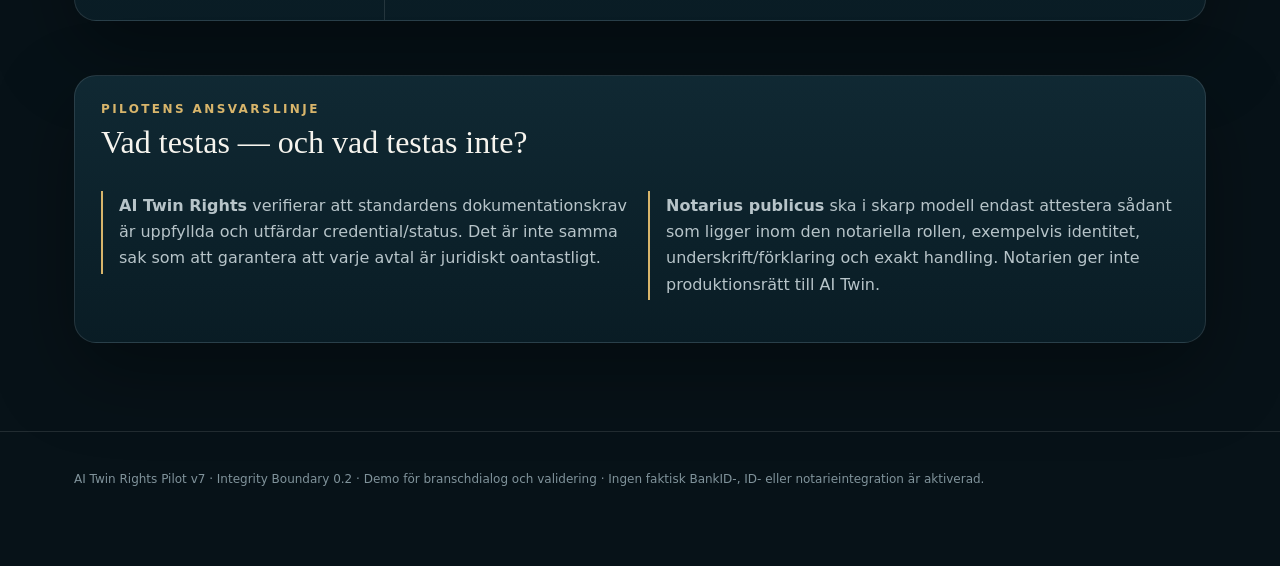
==== commit 236ac5f3: "Add AI Twin Integrity Boundary and new approval workflow" ====
--- a/certifieringspilot.html
+++ b/certifieringspilot.html
@@ -6,11 +6,11 @@
 <meta name="robots" content="noindex,nofollow,noarchive"/>
 <link rel="canonical" href="https://aitwin.stuntsara.se/certifieringspilot.html"/>
 <meta name="description" content="Interaktiv pilot för AI Twin Rights: AI Twin Credential, notariell verifiering, Production Verified, svensk/EU-rättslig granskningskarta och avtalsmallar."/>
-<title>AI Twin Rights — Pilot v6 · Swedish Legal & Standards Review</title>
+<title>AI Twin Rights — Pilot v7 · Integrity Boundary</title>
 <style>
 :root{
   --bg:#071218; --panel:#0d1d25; --panel2:#102832; --ink:#f6f4ee; --muted:#9eb0b8;
-  --gold:#d8b56b; --line:rgba(255,255,255,.11); --green:#53d18c; --red:#ff6b6b; --blue:#84c5ff;
+  --gold:#d8b56b; --line:rgba(255,255,255,.11); --green:#53d18c; --red:#ff6b6b; --blue:#84c5ff; --amber:#f0bd63;
   --shadow:0 30px 80px rgba(0,0,0,.35); --radius:22px;
 }
 *{box-sizing:border-box} html{scroll-behavior:smooth} body{margin:0;background:radial-gradient(circle at 85% -10%,rgba(58,120,130,.22),transparent 34%),var(--bg);color:var(--ink);font-family:Inter,ui-sans-serif,system-ui,-apple-system,BlinkMacSystemFont,"Segoe UI",sans-serif}
@@ -19,7 +19,7 @@
 .hero{padding:78px 0 42px}.eyebrow{font-size:12px;letter-spacing:.2em;text-transform:uppercase;color:var(--gold);font-weight:800}.hero-grid{display:grid;grid-template-columns:1.15fr .85fr;gap:50px;align-items:center}.hero h1{font-family:Georgia,"Times New Roman",serif;font-size:clamp(44px,7vw,84px);line-height:.94;margin:14px 0 22px;font-weight:500;letter-spacing:-.035em}.hero p{font-size:20px;line-height:1.6;color:#c4d0d4;max-width:760px}.pillrow{display:flex;gap:10px;flex-wrap:wrap;margin-top:24px}.pill{border:1px solid var(--line);background:rgba(255,255,255,.035);padding:9px 13px;border-radius:999px;color:#cbd6da;font-size:13px}.hero-art{min-height:380px;position:relative}.ring{position:absolute;inset:8% 11%;border:1px solid rgba(216,181,107,.28);border-radius:50%;box-shadow:0 0 90px rgba(216,181,107,.08) inset}.face{position:absolute;left:50%;top:50%;transform:translate(-50%,-50%);width:190px;height:240px;border-radius:46% 46% 44% 44% / 38% 38% 56% 56%;border:1px solid rgba(255,255,255,.25);background:linear-gradient(160deg,rgba(255,255,255,.08),rgba(255,255,255,.01));box-shadow:0 0 0 18px rgba(255,255,255,.015),0 0 0 44px rgba(216,181,107,.025)}.face:before,.face:after{content:"";position:absolute;top:92px;width:24px;height:5px;border-top:1px solid var(--blue)}.face:before{left:46px}.face:after{right:46px}.scan{position:absolute;left:16%;right:16%;top:51%;height:1px;background:linear-gradient(90deg,transparent,var(--green),transparent);box-shadow:0 0 14px var(--green);animation:scan 3.2s ease-in-out infinite}.nodes span{position:absolute;width:8px;height:8px;border-radius:50%;background:var(--gold);box-shadow:0 0 20px rgba(216,181,107,.6)}.nodes span:nth-child(1){left:23%;top:26%}.nodes span:nth-child(2){right:18%;top:34%}.nodes span:nth-child(3){left:19%;bottom:27%}.nodes span:nth-child(4){right:24%;bottom:18%}@keyframes scan{0%,100%{top:34%;opacity:.3}50%{top:68%;opacity:1}}
 .section{padding:54px 0 88px}.section-title{font-family:Georgia,serif;font-size:42px;font-weight:500;margin:8px 0 12px}.lead{color:#adbdc4;max-width:850px;line-height:1.7;font-size:17px}.panel{background:linear-gradient(180deg,rgba(17,42,53,.94),rgba(10,29,38,.94));border:1px solid var(--line);border-radius:var(--radius);box-shadow:var(--shadow)}
 .tabs{display:none}.tabs.active{display:block}.pilot-card{margin-top:30px;overflow:hidden}.pilot-head{padding:24px 28px;border-bottom:1px solid var(--line);display:flex;align-items:center;justify-content:space-between;gap:16px}.pilot-head strong{font-family:Georgia,serif;font-size:26px;font-weight:500}.demo{font-size:11px;letter-spacing:.13em;text-transform:uppercase;color:#1a252a;background:var(--gold);padding:7px 10px;border-radius:999px;font-weight:900}.pilot-body{display:grid;grid-template-columns:310px 1fr;min-height:590px}.steps{border-right:1px solid var(--line);padding:22px}.step{display:grid;grid-template-columns:36px 1fr;gap:12px;padding:12px;border-radius:14px;color:var(--muted);cursor:pointer;margin-bottom:4px}.step:hover{background:rgba(255,255,255,.035)}.step.active{background:rgba(216,181,107,.08);color:var(--ink)}.step.done .step-num{background:var(--green);border-color:var(--green);color:#062315}.step-num{width:32px;height:32px;border:1px solid var(--line);border-radius:50%;display:grid;place-items:center;font-size:13px;font-weight:800}.step-title{font-weight:750;font-size:14px}.step-sub{font-size:12px;color:var(--muted);margin-top:3px}.stage{padding:34px;display:flex;flex-direction:column}.stage h3{font-family:Georgia,serif;font-size:36px;font-weight:500;margin:0 0 10px}.stage p{color:#afbec4;line-height:1.65}.stage-box{margin-top:20px;border:1px solid var(--line);border-radius:18px;background:rgba(255,255,255,.025);padding:22px}.grid2{display:grid;grid-template-columns:1fr 1fr;gap:16px}.field label{display:block;font-size:12px;color:var(--muted);margin:0 0 7px;font-weight:700}.field input,.field select{width:100%;background:#07171e;border:1px solid var(--line);border-radius:12px;padding:13px 14px;color:var(--ink);outline:none}.field input:focus,.field select:focus{border-color:rgba(216,181,107,.55)}
-.btnrow{display:flex;gap:12px;flex-wrap:wrap;margin-top:auto;padding-top:26px}.btn{border:0;border-radius:12px;padding:13px 18px;font-weight:800;cursor:pointer;background:var(--gold);color:#152027}.btn.secondary{background:transparent;color:var(--ink);border:1px solid var(--line)}.btn.green{background:var(--green);color:#082417}.btn.red{background:var(--red);color:white}.btn:disabled{opacity:.35;cursor:not-allowed}.status{display:inline-flex;align-items:center;gap:8px;padding:7px 10px;border-radius:999px;font-size:12px;font-weight:850;letter-spacing:.04em}.status:before{content:"";width:8px;height:8px;border-radius:50%;background:currentColor}.ok{background:rgba(83,209,140,.10);color:var(--green);border:1px solid rgba(83,209,140,.28)}.bad{background:rgba(255,107,107,.09);color:var(--red);border:1px solid rgba(255,107,107,.28)}.neutral{background:rgba(132,197,255,.08);color:var(--blue);border:1px solid rgba(132,197,255,.23)}
+.btnrow{display:flex;gap:12px;flex-wrap:wrap;margin-top:auto;padding-top:26px}.btn{border:0;border-radius:12px;padding:13px 18px;font-weight:800;cursor:pointer;background:var(--gold);color:#152027}.btn.secondary{background:transparent;color:var(--ink);border:1px solid var(--line)}.btn.green{background:var(--green);color:#082417}.btn.red{background:var(--red);color:white}.btn:disabled{opacity:.35;cursor:not-allowed}.status{display:inline-flex;align-items:center;gap:8px;padding:7px 10px;border-radius:999px;font-size:12px;font-weight:850;letter-spacing:.04em}.status:before{content:"";width:8px;height:8px;border-radius:50%;background:currentColor}.ok{background:rgba(83,209,140,.10);color:var(--green);border:1px solid rgba(83,209,140,.28)}.bad{background:rgba(255,107,107,.09);color:var(--red);border:1px solid rgba(255,107,107,.28)}.warn{background:rgba(240,189,99,.10);color:var(--amber);border:1px solid rgba(240,189,99,.28)}.neutral{background:rgba(132,197,255,.08);color:var(--blue);border:1px solid rgba(132,197,255,.23)}
 .bankid{display:flex;align-items:center;gap:18px}.bankid-logo{width:64px;height:64px;background:white;border-radius:18px;color:#111;display:grid;place-items:center;font-size:11px;font-weight:900;line-height:1.05;text-align:center}.upload{border:1px dashed rgba(255,255,255,.25);border-radius:16px;padding:28px;text-align:center}.video{aspect-ratio:16/9;border-radius:18px;overflow:hidden;background:linear-gradient(145deg,#0d1820,#132d38);position:relative;border:1px solid var(--line);display:grid;place-items:center}.video .avatar{width:120px;height:120px;border-radius:50%;background:linear-gradient(180deg,#d0a982,#825c46);position:relative;box-shadow:0 0 0 12px rgba(255,255,255,.035)}.video .avatar:after{content:"Notarie";position:absolute;left:50%;transform:translateX(-50%);bottom:-48px;font-size:12px;background:rgba(0,0,0,.45);padding:6px 9px;border-radius:8px}.video .call-status{position:absolute;top:16px;left:16px}.id-preview{position:absolute;right:14px;bottom:14px;width:135px;height:86px;border-radius:12px;background:#e9e5dc;color:#111;padding:12px;font-size:11px}.seal{width:140px;height:140px;border:2px double var(--gold);border-radius:50%;display:grid;place-items:center;text-align:center;color:var(--gold);font-family:Georgia,serif;font-weight:700;letter-spacing:.08em;transform:rotate(-7deg);margin:auto;box-shadow:0 0 0 6px rgba(216,181,107,.06)}.credential{max-width:720px;margin:auto;background:linear-gradient(145deg,#102d35,#09191f);border:1px solid rgba(216,181,107,.42);border-radius:24px;padding:28px;position:relative;overflow:hidden}.credential:after{content:"";position:absolute;width:230px;height:230px;border-radius:50%;border:1px solid rgba(216,181,107,.14);right:-85px;top:-80px}.cred-top{display:flex;justify-content:space-between;gap:20px}.cred-name{font-family:Georgia,serif;font-size:30px}.cred-meta{color:var(--muted);font-size:12px;margin-top:6px}.qr{width:94px;height:94px;display:grid;grid-template-columns:repeat(9,1fr);gap:2px;background:#eae8e2;padding:7px;border-radius:10px}.qr i{background:#0c2028}.cred-grid{display:grid;grid-template-columns:repeat(3,1fr);gap:12px;margin-top:26px}.cred-item{border-top:1px solid var(--line);padding-top:10px}.cred-item b{display:block;font-size:11px;text-transform:uppercase;letter-spacing:.1em;color:var(--muted);margin-bottom:5px}.fine{font-size:11px;color:#83969e;line-height:1.5;margin-top:18px}
 
 .production-workspace{display:grid;grid-template-columns:minmax(0,1fr) 340px;gap:22px;margin-top:28px}
@@ -48,18 +48,21 @@
 <body>
 <div class="topbar"><div class="wrap nav"><div class="brand"><div class="mark">ATR</div><span>AI Twin Rights</span></div><div class="navlinks"><button class="tabbtn active" data-tab="actor">Skådespelare</button><button class="tabbtn" data-tab="production">Produktion</button><button class="tabbtn" data-tab="verify">Film Check</button><button class="tabbtn" data-tab="history">Actor History</button><button class="tabbtn" data-tab="standards">Sverige & standard</button><button class="tabbtn" data-tab="shop">Avtalsmallar</button></div><span class="demo">PILOT / TESTMILJÖ</span></div></div>
 
-<section class="hero"><div class="wrap hero-grid"><div><div class="eyebrow">Human Consent Certified · Swedish Legal & Standards Review 0.2</div><h1>Verify the human.<br/>Verify the use.</h1><p>En interaktiv pilot för att testa hur skådespelare kan verifieras före AI-casting och hur en specifik produktionsversion kan verifieras mot dokumenterad rättighetskedja före leverans.</p><div class="pillrow"><span class="pill">AI Twin Credential</span><span class="pill">Notarial attestation</span><span class="pill">Production Review + evidence</span><span class="pill">Green / Red Check</span><span class="pill">Actor Consent History</span><span class="pill">Swedish/EU legal mapping</span></div></div><div class="hero-art"><div class="ring"></div><div class="face"></div><div class="scan"></div><div class="nodes"><span></span><span></span><span></span><span></span></div></div></div></section>
+<section class="hero"><div class="wrap hero-grid"><div><div class="eyebrow">Human Consent Certified · Swedish Legal & Standards Review 0.3</div><h1>Verify the human.<br/>Verify the use.</h1><p>En interaktiv pilot för att testa hur skådespelare kan verifieras före AI-casting och hur en specifik produktionsversion kan verifieras mot dokumenterad rättighetskedja före leverans.</p><div class="pillrow"><span class="pill">AI Twin Credential</span><span class="pill">Notarial attestation</span><span class="pill">Production Review + evidence</span><span class="pill">AI Twin Integrity Boundary</span><span class="pill">New Approval Required</span><span class="pill">Green / Red Check</span><span class="pill">Actor Consent History</span><span class="pill">Swedish/EU legal mapping</span></div></div><div class="hero-art"><div class="ring"></div><div class="face"></div><div class="scan"></div><div class="nodes"><span></span><span></span><span></span><span></span></div></div></div></section>
 
 <section class="section"><div class="wrap">
 <div id="actor" class="tabs active"><div class="eyebrow">Pilotflöde 01</div><h2 class="section-title">Skådespelaren verifierar sin AI Twin före casting</h2><p class="lead">Piloten demonstrerar ett möjligt flöde från bokad notarie till ett verifierbart AI Twin Credential. BankID, video och notariell attestering är simulerade. Exakt notariell förrättning, dataskyddsmodell och signeringsnivå måste valideras innan skarp drift.</p>
 <div class="panel pilot-card"><div class="pilot-head"><strong>AI Twin Credential — onboarding</strong><span id="actor-progress" class="status neutral">Steg 1 av 7</span></div><div class="pilot-body"><div class="steps" id="steps"></div><div class="stage" id="stage"></div></div></div></div>
 
-<div id="production" class="tabs"><div class="eyebrow">Pilotflöde 02</div><h2 class="section-title">Production Review — verklig granskningskedja före leverans</h2><p class="lead">Producenten registrerar en exakt klipp-/leveransversion, laddar lokalt in rättighetsunderlag för varje AI Twin och deklarerar var i filmen den digitala replikan används. Piloten räknar SHA-256 lokalt i webbläsaren, jämför credential, avtalad scope och faktisk användning och bygger ett granskningsprotokoll. Inga filer lämnar enheten i denna demo.</p>
+<div id="production" class="tabs"><div class="eyebrow">Pilotflöde 02</div><h2 class="section-title">Production Review — verklig granskningskedja före leverans</h2><p class="lead">Producenten registrerar en exakt klipp-/leveransversion, rättighetsunderlag och faktisk AI-användning för varje AI Twin. Reviewen jämför användningen mot den senast signerade AI Twin Integrity Boundary. Remake, återskapad scen eller annan ändring som inte uttryckligen ryms inom gränsen får status NEW APPROVAL REQUIRED innan Production Verified kan utfärdas. Piloten räknar SHA-256 lokalt i webbläsaren; inga filer lämnar enheten i denna demo.</p>
 <div class="production-workspace"><div class="panel workspace-main">
 <div class="workflow-band"><div><b>01 · Master</b><span>Identifiera exakt filmversion.</span></div><div><b>02 · Cast</b><span>Registrera alla AI Twins.</span></div><div><b>03 · Evidence</b><span>Credential + signerat avtal + scope.</span></div><div><b>04 · Review</b><span>Grönt/rött och certifikat.</span></div></div>
 <div class="grid2"><div class="field"><label>Produktion</label><input id="prod-name" value="NORDLJUS"/></div><div class="field"><label>Leveransversion</label><input id="prod-version" value="MASTER V27"/></div><div class="field"><label>Producent / bolag</label><input id="prod-company" value="Northlight Productions AB"/></div><div class="field"><label>Ansvarig producent</label><input id="prod-owner" value="Demo Producer"/></div></div>
+<div class="grid2" style="margin-top:16px"><div class="field"><label>Produktionstyp</label><select id="prod-type"><option>Original</option><option>Remake</option><option>Reboot</option><option>Spinoff</option><option>Ny säsong</option><option>Annan härledd produktion</option></select></div><div class="field"><label>Referens till tidigare produktion / scen</label><input id="prod-reference" placeholder="Originaltitel · scen/timecode · tidigare approval ID"/></div></div>
 <div class="master-upload"><div><b>Master / klippfil</b><div class="master-meta">Välj valfri lokal fil för att simulera versionslåsning. Piloten läser filen lokalt och skapar SHA-256 — filen laddas inte upp.</div><div id="master-file-meta" class="file-proof">Demo fingerprint används tills en fil väljs.</div></div><label class="btn secondary" style="display:inline-block">Välj master<input id="master-file" type="file" hidden/></label></div>
-<div class="producer-attest"><h4>Produktionens deklaration</h4><label class="attest-row"><input class="prod-attest" type="checkbox" checked><span>Alla AI Twins som förekommer i denna version är deklarerade nedan.</span></label><label class="attest-row"><input class="prod-attest" type="checkbox" checked><span>Uppladdat/registrerat underlag motsvarar den senast signerade överenskommelsen med respektive medverkande.</span></label><label class="attest-row"><input class="prod-attest" type="checkbox" checked><span>Angivna tidskoder och AI-användningar motsvarar den faktiska användningen i denna version.</span></label><label class="attest-row"><input class="prod-attest" type="checkbox" checked><span>Producenten förstår att Production Verified avser AI Twin Rights kontrollkrav för denna version och inte ett generellt juridiskt godkännande av filmen.</span></label><label class="attest-row"><input class="prod-attest" type="checkbox" checked><span>Producenten har bedömt om transparenskrav enligt EU AI Act artikel 50 är tillämpliga på den deklarerade AI-användningen och dokumenterat sin bedömning.</span></label></div>
+<div class="producer-attest"><h4>Produktionens deklaration</h4><label class="attest-row"><input class="prod-attest" type="checkbox" checked><span>Alla AI Twins som förekommer i denna version är deklarerade nedan.</span></label><label class="attest-row"><input class="prod-attest" type="checkbox" checked><span>Uppladdat/registrerat underlag motsvarar den senast signerade överenskommelsen med respektive medverkande.</span></label><label class="attest-row"><input class="prod-attest" type="checkbox" checked><span>Angivna tidskoder och AI-användningar motsvarar den faktiska användningen i denna version.</span></label><label class="attest-row"><input class="prod-attest" type="checkbox" checked><span>Producenten förstår att Production Verified avser AI Twin Rights kontrollkrav för denna version och inte ett generellt juridiskt godkännande av filmen.</span></label><label class="attest-row"><input class="prod-attest" type="checkbox" checked><span>Producenten har bedömt om transparenskrav enligt EU AI Act artikel 50 är tillämpliga på den deklarerade AI-användningen och dokumenterat sin bedömning.</span></label>
+<label class="attest-row"><input class="prod-attest" type="checkbox" checked><span>Om produktionen är remake, reboot, spinoff, ny säsong eller återskapar en tidigare godkänd scen används det tidigare godkännandet endast som referens, om inte uttrycklig remake/reuse-rätt finns i den signerade AI Twin Integrity Boundary.</span></label></div>
+<div class="panel" style="padding:20px;margin-top:18px;border-color:rgba(216,181,107,.28)"><div class="eyebrow">AI Twin Integrity Boundary · privat scheme-krav</div><h4 style="font-family:Georgia,serif;font-size:24px;font-weight:500;margin:7px 0 10px">Godkännandet följer användningen - inte bara materialet.</h4><p class="tiny" style="font-size:12px;line-height:1.65">Integrity Boundary beskriver vad som får skapas med performerns ansikte, kropp, röst och prestation, vilka sammanhang som är förbjudna, om preview/slutgodkännande krävs och om remake/reuse får ske. Begreppet är ett AI Twin Rights-kontrollkrav och är inte en lagterm eller fastställd SIS-standard.</p><div class="grid2" style="margin-top:12px"><div class="safe-box"><b>GREEN - WITHIN HUMAN APPROVED BOUNDARY</b><br>Faktisk användning ryms inom signerad gräns.</div><div class="shop-note" style="margin-top:0"><b>YELLOW - NEW APPROVAL REQUIRED</b><br>Ny/ändrad användning eller remake behöver nytt uttryckligt godkännande.</div></div></div>
 <div style="display:flex;justify-content:space-between;gap:16px;align-items:end;margin-top:26px"><div><div class="eyebrow">Declared AI Twins</div><h3 style="font-family:Georgia,serif;font-size:28px;font-weight:500;margin:6px 0">Medverkande i denna AI-version</h3></div><button id="add-review-actor" class="btn secondary">+ Lägg till AI Twin</button></div>
 <div id="review-actors"></div>
 <div class="btnrow"><button class="btn green" id="run-review">Skapa granskningsprotokoll</button><button class="btn secondary" id="reset-review">Återställ demo</button></div>
@@ -75,7 +78,7 @@
 <div id="history" class="tabs"><div class="eyebrow">Pilotflöde 04</div><h2 class="section-title">Actor Consent History</h2><p class="lead">Klistra in ett AI Twin Credential ID för att se vilka produktioner som har en registrerad och verifierad samtyckes-/medverkankedja för personen i AI Twin Rights. Detta är tänkt som en transparensfunktion för talang, casting, producent och behöriga granskare.</p>
 <div class="history-grid"><div class="panel history-form"><div class="field"><label>AI Twin Credential ID</label><input id="history-id" value="ATR-SE-00421"/></div><div class="btnrow"><button class="btn green" id="history-btn">Sök godkända produktioner</button></div><div class="safe-box"><b>Testdata:</b> ATR-SE-00421 har flera registrerade produktioner i piloten. Testa även ATR-SE-00113 eller ett okänt ID.</div><div class="warning-box"><b>Viktigt:</b> Om en film inte finns i AI Twin Rights-registret betyder det att AI Twin Rights inte kan verifiera den filmen mot detta credential. Det bevisar inte i sig att användningen är olaglig eller osäker — produktionen kan ha använt en annan rättighetsprocess eller ännu inte registrerat sin verifiering.</div></div><div class="panel history-result"><div id="history-output"><div class="history-head"><div><div class="eyebrow">Credential history</div><h3 style="font-family:Georgia,serif;font-size:32px;margin:7px 0">Ingen sökning körd</h3><p style="color:var(--muted);margin:0">Sök på ett credential för att visa verifierade produktioner.</p></div></div></div></div></div></div>
 
-<div id="standards" class="tabs"><div class="eyebrow">Swedish Legal & Standards Review 0.2</div><h2 class="section-title">Sverige, EU och standarder — vad piloten faktiskt bygger mot</h2><p class="lead">AI Twin Rights skiljer på bindande rätt, frivill standard och egna privata scheme-krav. Referenserna nedan är utvecklingsankare — de betyder inte att AI Twin Rights är godkänt av SIS, ackrediterat eller myndighetscertifierat.</p>
+<div id="standards" class="tabs"><div class="eyebrow">Swedish Legal & Standards Review 0.3</div><h2 class="section-title">Sverige, EU och standarder — vad piloten faktiskt bygger mot</h2><p class="lead">AI Twin Rights skiljer på bindande rätt, frivill standard och egna privata scheme-krav. Referenserna nedan är utvecklingsankare — de betyder inte att AI Twin Rights är godkänt av SIS, ackrediterat eller myndighetscertifierat.</p>
 <div class="legal-legend"><article class="legal-card"><span class="legal-tag law">LAW / REGULATION</span><h3>Bindande när tillämplig</h3><p>Svensk lag och EU-förordningar måste hanteras av ansvarig aktör. AI Twin Rights kan inte ersätta juridisk bedömning.</p></article><article class="legal-card"><span class="legal-tag std">STANDARD</span><h3>Frivillig alignment</h3><p>SIS/ISO-standarder används som roadmap för verifiering, informationssäkerhet, privacy, AI-governance och consent records.</p></article><article class="legal-card"><span class="legal-tag scheme">ATR SCHEME</span><h3>Privata verifieringskrav</h3><p>AI Twin Rights definierar egna kriterier för Credential och Production Verified. De ska vara transparenta, versionsbundna och granskningsbara.</p></article></div>
 <div class="panel" style="padding:24px"><div class="eyebrow">Bindande rätt · granskningskarta</div><table class="legal-table"><thead><tr><th>Källa</th><th>Relevans</th><th>Hur piloten förhåller sig</th></tr></thead><tbody>
 <tr><td><a target="_blank" rel="noopener" href="https://www.riksdagen.se/sv/dokument-och-lagar/dokument/svensk-forfattningssamling/forordning-1982327-om-notarius-publicus_sfs-1982-327/">Förordning (1982:327) om notarius publicus</a></td><td>Bestyrkande/kontroll, redlighet, noggrannhet och opartiskhet.</td><td>Notarien verifierar definierade fakta/handlingar — inte "AI-rättigheter". Exakt förrättning och ordalydelse måste fastställas av notarien.</td></tr>
@@ -86,13 +89,14 @@
 <tr><td><a target="_blank" rel="noopener" href="https://eur-lex.europa.eu/eli/reg/2024/1689/oj/swe">EU AI Act 2024/1689, artikel 50</a></td><td>Transparens för relevant AI-genererat/manipulerat bild-, ljud- och videoinnehåll.</td><td>Production Review innehåller producentens applicability assessment; den juridiska tillämpningen bedöms i den konkreta produktionen.</td></tr>
 </tbody></table></div>
 <div class="roadmap"><article class="panel"><div class="eyebrow">Production Verified</div><h3 style="font-family:Georgia,serif;font-size:26px;font-weight:500">SS-EN ISO/IEC 17029:2019</h3><p style="color:var(--muted)">Kärnreferens för att utveckla ett verifieringsprogram med definierat objekt/claim, kriterier, evidence, reviewer competence och opartiskhet.</p><div class="statusline"><span>Nuvarande status</span><span class="status neutral">ALIGNMENT TARGET</span></div></article><article class="panel"><div class="eyebrow">Consent records</div><h3 style="font-family:Georgia,serif;font-size:26px;font-weight:500">ISO/IEC TS 27560:2023</h3><p style="color:var(--muted)">Referens för strukturerade consent records/receipts och livscykeln för dokumenterat samtycke.</p><div class="statusline"><span>Nuvarande status</span><span class="status neutral">DESIGN REFERENCE</span></div></article><article class="panel"><div class="eyebrow">Security & privacy</div><h3 style="font-family:Georgia,serif;font-size:26px;font-weight:500">27001 · 27701</h3><p style="color:var(--muted)">SS-EN ISO/IEC 27001:2023 för informationssäkerhetsstyrning och ISO/IEC 27701:2025 som privacy-management roadmap.</p><div class="statusline"><span>Nuvarande status</span><span class="status neutral">ROADMAP</span></div></article><article class="panel"><div class="eyebrow">AI governance & risk</div><h3 style="font-family:Georgia,serif;font-size:26px;font-weight:500">42001 · 23894</h3><p style="color:var(--muted)">SS-EN ISO/IEC 42001:2026 för AI-ledningssystem och SS-EN ISO/IEC 23894:2024 för AI-riskhantering.</p><div class="statusline"><span>Nuvarande status</span><span class="status neutral">ROADMAP</span></div></article></div>
-<div class="panel" style="padding:24px;margin-top:20px"><div class="eyebrow">Go / No-Go före skarp pilot</div><h3 style="font-family:Georgia,serif;font-size:28px;font-weight:500;margin:8px 0 15px">Detta måste vara löst innan verkliga ID-handlingar och avtal hanteras</h3><ul class="checklist"><li><em>Notariellt uppdrag och attesttext fastställd av Notarius publicus</em><b>OPEN</b></li><li><em>Registry Declaration + Production Agreement juridiskt granskade</em><b>OPEN</b></li><li><em>GDPR-roller, laglig grund, biometrik och DPIA-beslut dokumenterade</em><b>OPEN</b></li><li><em>BankID/e-sign-lösningens faktiska eIDAS-roll verifierad</em><b>OPEN</b></li><li><em>Production Verified Criteria v0.2 och reviewer/jäv-process fastställda</em><b>OPEN</b></li><li><em>Security architecture / Evidence Vault / retention beslutad</em><b>OPEN</b></li></ul><div class="warning-box"><b>SIS/IP-notering:</b> standarderna är upphovsrättsligt skyddade. Piloten refererar endast standardnummer och offentlig scope; full implementering kräver tillgång till respektive standard och professionell gap-analys.</div></div></div>
-
-<div id="shop" class="tabs"><div class="eyebrow">Pilotflöde 05 · Contract Toolkit</div><h2 class="section-title">Avtalsmallar · Swedish Legal & Standards Review 0.2</h2><p class="lead">Castingbyråer och produktionsbolag kan använda granskningsmallar med svensk/EU-rättslig mapping som stöd för sitt eget avtalsflöde. Version 0.2 är fortfarande ett juridiskt granskningsutkast och ska inte användas skarpt innan behörig jurist har godkänt den konkreta lydelsen.</p>
-<div class="shop-note"><b>Pilotbutik:</b> priserna och kassan är testvärden. Mallarna är Swedish Legal & Standards Review Draft 0.2 och är inte färdiga för signering. Ingen betalning dras i prototypen.</div>
+<div class="panel" style="padding:24px;margin-top:20px"><div class="eyebrow">AI Twin Rights scheme v0.3</div><h3 style="font-family:Georgia,serif;font-size:28px;font-weight:500;margin:8px 0 15px">Integrity Boundary & NEW APPROVAL REQUIRED</h3><p style="color:var(--muted)">Dessa är egna AI Twin Rights-kontrollbegrepp - inte lagtermer eller fastställda SIS-standarder. Integrity Boundary versionsbinder performerns godkända användningsgräns. NEW APPROVAL REQUIRED blockerar Production Verified när remake, ny dialog, ändrad kontext, känslig användning eller annan ändring inte uttryckligen ryms inom gränsen.</p><div class="warning-box"><b>Remake default:</b> tidigare godkänd scen kan användas som referens men följer inte automatiskt med till en ny produktion. Nytt godkännande krävs om inte uttrycklig remake/reuse-rätt finns och den nya användningen ligger inom samma definierade Integrity Boundary.</div></div>
+<div class="panel" style="padding:24px;margin-top:20px"><div class="eyebrow">Go / No-Go före skarp pilot</div><h3 style="font-family:Georgia,serif;font-size:28px;font-weight:500;margin:8px 0 15px">Detta måste vara löst innan verkliga ID-handlingar och avtal hanteras</h3><ul class="checklist"><li><em>Notariellt uppdrag och attesttext fastställd av Notarius publicus</em><b>OPEN</b></li><li><em>Registry Declaration + Production Agreement juridiskt granskade</em><b>OPEN</b></li><li><em>GDPR-roller, laglig grund, biometrik och DPIA-beslut dokumenterade</em><b>OPEN</b></li><li><em>BankID/e-sign-lösningens faktiska eIDAS-roll verifierad</em><b>OPEN</b></li><li><em>Production Verified Criteria v0.3 och reviewer/jäv-process fastställda</em><b>OPEN</b></li><li><em>Security architecture / Evidence Vault / retention beslutad</em><b>OPEN</b></li></ul><div class="warning-box"><b>SIS/IP-notering:</b> standarderna är upphovsrättsligt skyddade. Piloten refererar endast standardnummer och offentlig scope; full implementering kräver tillgång till respektive standard och professionell gap-analys.</div></div></div>
+
+<div id="shop" class="tabs"><div class="eyebrow">Pilotflöde 05 · Contract Toolkit</div><h2 class="section-title">Avtalsmallar · Swedish Legal & Standards Review 0.3</h2><p class="lead">Castingbyråer och produktionsbolag kan använda granskningsmallar med svensk/EU-rättslig mapping som stöd för sitt eget avtalsflöde. Version 0.2 är fortfarande ett juridiskt granskningsutkast och ska inte användas skarpt innan behörig jurist har godkänt den konkreta lydelsen.</p>
+<div class="shop-note"><b>Pilotbutik:</b> priserna och kassan är testvärden. Mallarna är Swedish Legal & Standards Review Draft 0.3 och är inte färdiga för signering. Ingen betalning dras i prototypen.</div>
 <div class="shop-grid">
   <article class="panel product-card"><span class="product-type">Template 01</span><h3>Registry Declaration</h3><p>Svensk/EU granskningsmall för skådespelarens Registry Declaration och Credential - inklusive notarial avgränsning, GDPR/biometrik och consent-record roadmap.</p><ul class="product-list"><li>Registersamtycke</li><li>Credential-referens</li><li>Återkallelse & status</li><li>Notariell referensruta</li><li>GDPR / biometrik / eIDAS review points</li></ul><div class="price">495 kr <small>pilotpris · exkl. moms</small></div><div class="btnrow"><button class="btn add-template" data-sku="registry" data-name="Registry Declaration" data-price="495">Lägg i varukorg</button></div></article>
-  <article class="panel product-card"><span class="product-type">Template 02</span><h3>Production Use Agreement</h3><p>Svensk/EU granskningsmall mellan producent och performer med Rights Matrix, reklamrätt, AI Act-transparens, e-sign och frivillig Production Verification.</p><ul class="product-list"><li>Produktion & scen</li><li>Ansikte / kropp / röst</li><li>Svensk/EU legal mapping</li><li>Syntetisk dialog & träning</li><li>Territorium, tid & återanvändning</li></ul><div class="price">1 495 kr <small>pilotpris · exkl. moms</small></div><div class="btnrow"><button class="btn add-template" data-sku="production" data-name="Production Use Agreement + Rights Matrix" data-price="1495">Lägg i varukorg</button></div></article>
+  <article class="panel product-card"><span class="product-type">Template 02</span><h3>Production Use Agreement</h3><p>Svensk/EU granskningsmall mellan producent och performer med AI Twin Integrity Boundary, Rights Matrix, remake/reuse-regel, NEW APPROVAL REQUIRED, AI Act-transparens och frivillig Production Verification.</p><ul class="product-list"><li>Produktion & scen</li><li>Ansikte / kropp / röst</li><li>Svensk/EU legal mapping</li><li>Syntetisk dialog & träning</li><li>Remake/reuse & New Approval</li><li>Territorium, tid & återanvändning</li></ul><div class="price">1 495 kr <small>pilotpris · exkl. moms</small></div><div class="btnrow"><button class="btn add-template" data-sku="production" data-name="Production Use Agreement + Rights Matrix" data-price="1495">Lägg i varukorg</button></div></article>
   <article class="panel product-card"><span class="product-type">Toolkit</span><h3>AI Twin Contract Toolkit</h3><p>Komplett paket för castingbyrå eller produktionsbolag som vill arbeta enligt samma dokumentationsmodell som piloten.</p><ul class="product-list"><li>Registry Declaration</li><li>Production Use Agreement</li><li>Rights Matrix</li><li>Production Review checklist</li></ul><div class="price">2 495 kr <small>pilotpris · exkl. moms</small></div><div class="btnrow"><button class="btn add-template" data-sku="toolkit" data-name="AI Twin Contract Toolkit" data-price="2495">Lägg i varukorg</button></div></article>
 </div>
 <div class="cartbar"><div><span class="shop-badge">Varukorg</span><div id="cart-items" class="cartitems" style="margin-top:7px">Tom</div></div><div style="display:flex;align-items:center;gap:16px"><div id="cart-total" class="carttotal">0 kr</div><button id="checkout-btn" class="btn green" disabled>Gå till kassan</button></div></div>
@@ -100,7 +104,7 @@
 </div>
 </section>
 
-<footer class="foot"><div class="wrap">AI Twin Rights Pilot v6 · Swedish Legal & Standards Review 0.2 · Demo för branschdialog och validering · Ingen faktisk BankID-, ID- eller notarieintegration är aktiverad.</div></footer>
+<footer class="foot"><div class="wrap">AI Twin Rights Pilot v7 · Integrity Boundary 0.2 · Demo för branschdialog och validering · Ingen faktisk BankID-, ID- eller notarieintegration är aktiverad.</div></footer>
 
 <script>
 const actorSteps=[
@@ -137,44 +141,47 @@
 // tabs
 document.querySelectorAll('.tabbtn').forEach(b=>b.addEventListener('click',()=>{document.querySelectorAll('.tabbtn').forEach(x=>x.classList.remove('active'));b.classList.add('active');document.querySelectorAll('.tabs').forEach(x=>x.classList.remove('active'));document.getElementById(b.dataset.tab).classList.add('active');window.scrollTo({top:420,behavior:'smooth'})}));
 
-const rightsCatalog=['Ansikte','Kropp','Originalröst','Syntetisk dialog','Åldersförändring','Digital stunt double','Trailer','Reklam','Modellträning'];
+const rightsCatalog=['Ansikte','Kropp','Originalröst','Syntetisk dialog','Åldersförändring','Digital stunt double','Trailer','Reklam','Modellträning','Nakenhet/intimt','Politiskt/ideologiskt budskap','Endorsement','Remake/återskapad scen','Generativ variation'];
 let masterFingerprint='DEMO-MASTER-NOT-FILE-HASHED';
 const reviewData=[
- {name:'Demo Actor A',id:'ATR-SE-00421',scene:'SC 23 · 00:18:41–00:18:53',use:'Digital stunt double',agreement:true,agreementName:'actor-a-agreement.pdf',agreementHash:'demo-a-hash',allowed:['Ansikte','Kropp','Digital stunt double','Trailer'],actual:['Ansikte','Kropp','Digital stunt double']},
- {name:'Demo Actor B',id:'ATR-SE-00113',scene:'SC 31 · 00:42:10–00:42:18',use:'Synthetic voice',agreement:false,agreementName:'',agreementHash:'',allowed:['Originalröst'],actual:['Syntetisk dialog']},
- {name:'Demo Actor C',id:'ATR-SE-00987',scene:'SC 44 · 01:03:05–01:03:12',use:'Digital double',agreement:true,agreementName:'actor-c-agreement.pdf',agreementHash:'demo-c-hash',allowed:['Kropp'],actual:['Kropp']}
+ {name:'Demo Actor A',id:'ATR-SE-00421',scene:'SC 23 · 00:18:41–00:18:53',use:'Digital stunt double',agreement:true,agreementName:'actor-a-agreement.pdf',agreementHash:'demo-a-hash',allowed:['Ansikte','Kropp','Digital stunt double','Trailer'],actual:['Ansikte','Kropp','Digital stunt double'],priorRef:'',reuseApproved:false,finalApprovalRequired:false,finalApprovalGiven:false},
+ {name:'Demo Actor B',id:'ATR-SE-00113',scene:'SC 31 · 00:42:10–00:42:18',use:'Synthetic voice',agreement:false,agreementName:'',agreementHash:'',allowed:['Originalröst'],actual:['Syntetisk dialog'],priorRef:'',reuseApproved:false,finalApprovalRequired:true,finalApprovalGiven:false},
+ {name:'Demo Actor C',id:'ATR-SE-00987',scene:'SC 44 · 01:03:05–01:03:12',use:'Digital double',agreement:true,agreementName:'actor-c-agreement.pdf',agreementHash:'demo-c-hash',allowed:['Kropp'],actual:['Kropp'],priorRef:'',reuseApproved:false,finalApprovalRequired:false,finalApprovalGiven:false}
 ];
 function safe(s){return String(s??'').replace(/[&<>"']/g,c=>({'&':'&amp;','<':'&lt;','>':'&gt;','"':'&quot;',"'":'&#39;'}[c]))}
 function credentialState(id){const rec=registry?.[String(id).trim().toUpperCase()];return rec?{found:true,valid:!!rec.valid,notarial:!!rec.notarial,name:rec.name}:{found:false,valid:false,notarial:false,name:null}}
 function rightBoxes(arr,i,key){return rightsCatalog.map(r=>`<label class="right-chip"><input type="checkbox" ${arr.includes(r)?'checked':''} onchange="toggleRight(${i},'${key}','${r}',this.checked)"><span>${r}</span></label>`).join('')}
 window.toggleRight=(i,key,right,on)=>{const a=reviewData[i][key];if(on&&!a.includes(right))a.push(right);if(!on)reviewData[i][key]=a.filter(x=>x!==right)};
-function renderReviewActors(){const root=document.getElementById('review-actors');root.innerHTML='';reviewData.forEach((r,i)=>{const cs=credentialState(r.id);const el=document.createElement('div');el.className='actor-review-card';el.innerHTML=`<div class="actor-review-head"><div><div class="eyebrow">AI Twin ${String(i+1).padStart(2,'0')}</div><div class="actor-review-title">${safe(r.name||'Ny medverkande')}</div><div class="actor-id">${safe(r.id||'Credential saknas')}</div></div><span id="actor-status-${i}" class="status neutral">PENDING</span></div><div class="threecol" style="margin-top:15px"><div class="field"><label>Namn</label><input value="${safe(r.name)}" oninput="reviewData[${i}].name=this.value"></div><div class="field"><label>AI Twin Credential ID</label><input value="${safe(r.id)}" oninput="reviewData[${i}].id=this.value.toUpperCase()"></div><div class="field"><label>Scen / timecode</label><input value="${safe(r.scene)}" oninput="reviewData[${i}].scene=this.value"></div></div><div class="field" style="margin-top:12px"><label>Deklarerad AI-användning</label><input value="${safe(r.use)}" oninput="reviewData[${i}].use=this.value"></div><div class="evidence-row"><div class="upload-mini"><b>Signerat produktionsavtal</b><div>${r.agreementName?safe(r.agreementName):'Ingen fil registrerad'}</div><input type="file" accept=".pdf,.doc,.docx" onchange="agreementChosen(${i},this)"><div id="agreement-hash-${i}" class="file-proof">${r.agreementHash?safe(r.agreementHash):'Ingen fingerprint'}</div></div><div class="summary-card"><b>Credential check</b><div style="margin-top:8px"><span class="status ${cs.valid?'ok':'bad'}">${cs.found?(cs.valid?'VALID':'EXPIRED'):'NOT FOUND'}</span></div><div class="tiny" style="margin-top:8px">${cs.notarial?'Notarial layer: ATTESTED':'Notarial layer: ej registrerad'}</div></div></div><div style="margin-top:15px"><div class="eyebrow">Avtalad scope</div><div class="rights-grid">${rightBoxes(r.allowed,i,'allowed')}</div></div><div style="margin-top:15px"><div class="eyebrow">Faktisk användning i klippningen</div><div class="rights-grid">${rightBoxes(r.actual,i,'actual')}</div></div><div class="btnrow" style="padding-top:14px"><button class="btn secondary" onclick="removeReviewActor(${i})">Ta bort</button></div>`;root.appendChild(el)})}
+function renderReviewActors(){const root=document.getElementById('review-actors');root.innerHTML='';reviewData.forEach((r,i)=>{const cs=credentialState(r.id);const el=document.createElement('div');el.className='actor-review-card';el.innerHTML=`<div class="actor-review-head"><div><div class="eyebrow">AI Twin ${String(i+1).padStart(2,'0')}</div><div class="actor-review-title">${safe(r.name||'Ny medverkande')}</div><div class="actor-id">${safe(r.id||'Credential saknas')}</div></div><span id="actor-status-${i}" class="status neutral">PENDING</span></div><div class="threecol" style="margin-top:15px"><div class="field"><label>Namn</label><input value="${safe(r.name)}" oninput="reviewData[${i}].name=this.value"></div><div class="field"><label>AI Twin Credential ID</label><input value="${safe(r.id)}" oninput="reviewData[${i}].id=this.value.toUpperCase()"></div><div class="field"><label>Scen / timecode</label><input value="${safe(r.scene)}" oninput="reviewData[${i}].scene=this.value"></div></div><div class="field" style="margin-top:12px"><label>Deklarerad AI-användning</label><input value="${safe(r.use)}" oninput="reviewData[${i}].use=this.value"></div>
+<div class="grid2" style="margin-top:12px"><div class="field"><label>Referens till tidigare godkänd produktion/scen</label><input value="${safe(r.priorRef||'')}" placeholder="Originaltitel · scen/TC · approval ID" oninput="reviewData[${i}].priorRef=this.value"></div><div class="field"><label>Integrity Boundary - ändringskontroll</label><div class="right-chip"><input type="checkbox" ${r.reuseApproved?'checked':''} onchange="reviewData[${i}].reuseApproved=this.checked"><span>Remake/reuse uttryckligen förhandsgodkänd</span></div></div></div>
+<div class="rights-grid" style="margin-top:10px"><label class="right-chip"><input type="checkbox" ${r.finalApprovalRequired?'checked':''} onchange="reviewData[${i}].finalApprovalRequired=this.checked"><span>Slutgodkännande krävs</span></label><label class="right-chip"><input type="checkbox" ${r.finalApprovalGiven?'checked':''} onchange="reviewData[${i}].finalApprovalGiven=this.checked"><span>Slutgodkännande mottaget</span></label></div>
+<div class="evidence-row"><div class="upload-mini"><b>Signerat produktionsavtal</b><div>${r.agreementName?safe(r.agreementName):'Ingen fil registrerad'}</div><input type="file" accept=".pdf,.doc,.docx" onchange="agreementChosen(${i},this)"><div id="agreement-hash-${i}" class="file-proof">${r.agreementHash?safe(r.agreementHash):'Ingen fingerprint'}</div></div><div class="summary-card"><b>Credential check</b><div style="margin-top:8px"><span class="status ${cs.valid?'ok':'bad'}">${cs.found?(cs.valid?'VALID':'EXPIRED'):'NOT FOUND'}</span></div><div class="tiny" style="margin-top:8px">${cs.notarial?'Notarial layer: ATTESTED':'Notarial layer: ej registrerad'}</div></div></div><div style="margin-top:15px"><div class="eyebrow">Avtalad scope</div><div class="rights-grid">${rightBoxes(r.allowed,i,'allowed')}</div></div><div style="margin-top:15px"><div class="eyebrow">Faktisk användning i klippningen</div><div class="rights-grid">${rightBoxes(r.actual,i,'actual')}</div></div><div class="btnrow" style="padding-top:14px"><button class="btn secondary" onclick="removeReviewActor(${i})">Ta bort</button></div>`;root.appendChild(el)})}
 window.removeReviewActor=(i)=>{reviewData.splice(i,1);renderReviewActors()};
 window.agreementChosen=async(i,input)=>{const f=input.files&&input.files[0];if(!f)return;reviewData[i].agreement=true;reviewData[i].agreementName=f.name;reviewData[i].agreementHash=await sha256Buffer(await f.arrayBuffer());renderReviewActors()};
-function addReviewActor(){reviewData.push({name:'Ny medverkande',id:'',scene:'',use:'',agreement:false,agreementName:'',agreementHash:'',allowed:[],actual:[]});renderReviewActors()}
+function addReviewActor(){reviewData.push({name:'Ny medverkande',id:'',scene:'',use:'',agreement:false,agreementName:'',agreementHash:'',allowed:[],actual:[],priorRef:'',reuseApproved:false,finalApprovalRequired:false,finalApprovalGiven:false});renderReviewActors()}
 document.getElementById('add-review-actor').onclick=addReviewActor;
 async function sha256(str){const data=new TextEncoder().encode(str);return sha256Buffer(data.buffer)}
 async function sha256Buffer(buffer){const buf=await crypto.subtle.digest('SHA-256',buffer);return [...new Uint8Array(buf)].map(b=>b.toString(16).padStart(2,'0')).join('')}
 document.getElementById('master-file').addEventListener('change',async e=>{const f=e.target.files?.[0];if(!f)return;masterFingerprint=await sha256Buffer(await f.arrayBuffer());document.getElementById('master-file-meta').innerHTML=`<strong>${safe(f.name)}</strong> · ${(f.size/1024/1024).toFixed(2)} MB<br>${masterFingerprint}`;document.getElementById('hash').textContent=masterFingerprint});
-function inspectActor(r){const c=credentialState(r.id);const scopeOk=r.actual.length>0&&r.actual.every(x=>r.allowed.includes(x));const checks=[['Credential finns',c.found],['Credential giltigt',c.valid],['Notarial verifieringsnivå',c.notarial],['Signerat avtalsunderlag registrerat',!!r.agreement&&!!r.agreementHash],['Scen / timecode angiven',!!r.scene.trim()],['Faktisk AI-användning deklarerad',r.actual.length>0],['Faktisk användning ryms inom avtalad scope',scopeOk]];return {c,scopeOk,checks,ok:checks.every(x=>x[1]),issues:checks.filter(x=>!x[1]).map(x=>x[0])}}
+function inspectActor(r){const c=credentialState(r.id);const prodType=document.getElementById('prod-type')?.value||'Original';const derivative=prodType!=='Original';const scopeOk=r.actual.length>0&&r.actual.every(x=>r.allowed.includes(x));const coreChecks=[['Credential finns',c.found],['Credential giltigt',c.valid],['Notarial verifieringsnivå',c.notarial],['Signerat avtalsunderlag registrerat',!!r.agreement&&!!r.agreementHash],['Scen / timecode angiven',!!r.scene.trim()],['Faktisk AI-användning deklarerad',r.actual.length>0]];const coreOk=coreChecks.every(x=>x[1]);const remakeNeedsApproval=derivative&&!r.reuseApproved;const reuseEvidenceMissing=derivative&&r.reuseApproved&&!String(r.priorRef||'').trim();const finalApprovalPending=!!r.finalApprovalRequired&&!r.finalApprovalGiven;const boundaryMismatch=!scopeOk;const newApprovalRequired=coreOk&&(remakeNeedsApproval||finalApprovalPending||boundaryMismatch)&&!reuseEvidenceMissing;const checks=[...coreChecks,['Faktisk användning ryms inom signerad Integrity Boundary',scopeOk],['Remake/reuse-rätt eller nytt godkännande',!derivative||r.reuseApproved],['Referens till tidigare approval när pre-approval åberopas',!derivative||!r.reuseApproved||!!String(r.priorRef||'').trim()],['Obligatoriskt slutgodkännande klart',!r.finalApprovalRequired||r.finalApprovalGiven]];const hardFail=!coreOk||reuseEvidenceMissing;const ok=!hardFail&&!newApprovalRequired&&scopeOk;const issues=checks.filter(x=>!x[1]).map(x=>x[0]);return {c,scopeOk,checks,ok,newApprovalRequired,hardFail,issues,derivative}}
 document.getElementById('run-review').onclick=async()=>{
  const prod=document.getElementById('prod-name').value.trim(),ver=document.getElementById('prod-version').value.trim(),company=document.getElementById('prod-company').value.trim(),owner=document.getElementById('prod-owner').value.trim();
  if(masterFingerprint==='DEMO-MASTER-NOT-FILE-HASHED') masterFingerprint=await sha256([prod,ver,company,owner,'pilot-master'].join('|'));
  document.getElementById('hash').textContent=masterFingerprint;
  const producerAccepted=[...document.querySelectorAll('.prod-attest')].every(x=>x.checked);
  const metaOk=!!prod&&!!ver&&!!company&&!!owner;const results=reviewData.map(inspectActor);const pass=results.filter(x=>x.ok).length;const allOk=producerAccepted&&metaOk&&reviewData.length>0&&pass===reviewData.length;
- results.forEach((res,i)=>{const el=document.getElementById(`actor-status-${i}`);if(el){el.className='status '+(res.ok?'ok':'bad');el.textContent=res.ok?'PASS':'ACTION REQUIRED'}});
+ results.forEach((res,i)=>{const el=document.getElementById(`actor-status-${i}`);if(el){el.className='status '+(res.ok?'ok':(res.newApprovalRequired?'warn':'bad'));el.textContent=res.ok?'PASS':(res.newApprovalRequired?'NEW APPROVAL REQUIRED':'ACTION REQUIRED')}});
  const totalChecks=results.reduce((n,x)=>n+x.checks.length,0)+2, passedChecks=results.reduce((n,x)=>n+x.checks.filter(c=>c[1]).length,0)+(producerAccepted?1:0)+(metaOk?1:0),pct=totalChecks?Math.round(passedChecks/totalChecks*100):0;
- document.getElementById('review-score').textContent=`${pass}/${reviewData.length}`;document.getElementById('review-score').className='score '+(allOk?'oktext':'badtext');document.getElementById('review-copy').textContent=allOk?'Alla deklarerade AI Twins har en komplett verifierbar rättighetskedja för denna master.':'En eller flera kontrollpunkter kräver åtgärd.';document.getElementById('review-progress').style.width=pct+'%';document.getElementById('review-progress-copy').textContent=`${pct} % av kontrollpunkterna godkända`;
- const packageHash=await sha256([prod,ver,company,owner,masterFingerprint,JSON.stringify(reviewData.map(r=>({id:r.id,scene:r.scene,allowed:r.allowed,actual:r.actual,agreementHash:r.agreementHash})))].join('|'));
- document.getElementById('audit-summary').innerHTML=`<div class="audit-row"><b>Production metadata</b><span>${metaOk?'PASS':'FAIL'}</span></div><div class="audit-row"><b>Producer declaration</b><span>${producerAccepted?'PASS':'FAIL'}</span></div><div class="audit-row"><b>Evidence package</b><span>${packageHash.slice(0,18)}…</span></div><div class="audit-row"><b>Review result</b><span>${allOk?'READY TO CERTIFY':'REMEDIATION REQUIRED'}</span></div>`;
+ document.getElementById('review-score').textContent=`${pass}/${reviewData.length}`;document.getElementById('review-score').className='score '+(allOk?'oktext':'badtext');const pendingApprovals=results.filter(x=>x.newApprovalRequired).length;document.getElementById('review-copy').textContent=allOk?'Alla deklarerade AI Twins ligger inom signerad AI Twin Integrity Boundary för denna master.':(pendingApprovals?pendingApprovals+' AI Twin(s) har NEW APPROVAL REQUIRED innan Production Verified.':'En eller flera kontrollpunkter kräver åtgärd.');document.getElementById('review-progress').style.width=pct+'%';document.getElementById('review-progress-copy').textContent=`${pct} % av kontrollpunkterna godkända`;
+ const packageHash=await sha256([prod,ver,company,owner,document.getElementById('prod-type')?.value||'Original',document.getElementById('prod-reference')?.value||'',masterFingerprint,JSON.stringify(reviewData.map(r=>({id:r.id,scene:r.scene,allowed:r.allowed,actual:r.actual,agreementHash:r.agreementHash,priorRef:r.priorRef,reuseApproved:r.reuseApproved,finalApprovalRequired:r.finalApprovalRequired,finalApprovalGiven:r.finalApprovalGiven})))].join('|'));
+ document.getElementById('audit-summary').innerHTML=`<div class="audit-row"><b>Production metadata</b><span>${metaOk?'PASS':'FAIL'}</span></div><div class="audit-row"><b>Producer declaration</b><span>${producerAccepted?'PASS':'FAIL'}</span></div><div class="audit-row"><b>Evidence package</b><span>${packageHash.slice(0,18)}…</span></div><div class="audit-row"><b>Integrity Boundary</b><span>${results.some(x=>x.newApprovalRequired)?'NEW APPROVAL REQUIRED':(results.every(x=>x.ok)?'WITHIN BOUNDARY':'CHECK FAILED')}</span></div><div class="audit-row"><b>Review result</b><span>${allOk?'READY TO VERIFY':'REMEDIATION REQUIRED'}</span></div>`;
  document.getElementById('production-stamp').innerHTML=allOk?`<div class="stampbox"><div class="eyebrow">AI Twin Rights</div><h3 style="margin:6px 0;font-family:Georgia,serif;font-size:26px">PRODUCTION VERIFIED</h3><span class="status ok">VALID FOR ${safe(ver)}</span></div>`:`<div class="stampbox fail"><div class="eyebrow" style="color:var(--red)">AI Twin Rights</div><h3 style="margin:6px 0;font-family:Georgia,serif;font-size:26px">NOT VERIFIED</h3><span class="status bad">ACTION REQUIRED</span></div>`;
- document.getElementById('production-report').innerHTML=`<div class="panel" style="padding:26px;margin-top:28px"><div class="eyebrow">AI Twin Rights Review Protocol</div><h3 style="font-family:Georgia,serif;font-size:32px;font-weight:500;margin:7px 0 18px">${safe(prod)} · ${safe(ver)}</h3>${reviewData.map((r,i)=>{const res=results[i];return `<div class="actor-review-card"><div class="actor-review-head"><div><b>${safe(r.name)}</b><div class="actor-id">${safe(r.id)} · ${safe(r.scene)}</div></div><span class="status ${res.ok?'ok':'bad'}">${res.ok?'VERIFIED':'ACTION REQUIRED'}</span></div><div class="grid2" style="margin-top:12px"><div><div class="eyebrow">Allowed</div><div class="scope-tags">${r.allowed.map(x=>`<span class="scope-tag">${safe(x)}</span>`).join('')||'<span class="tiny">Ingen scope</span>'}</div></div><div><div class="eyebrow">Observed / declared</div><div class="scope-tags">${r.actual.map(x=>`<span class="scope-tag">${safe(x)}</span>`).join('')||'<span class="tiny">Ingen användning</span>'}</div></div></div>${res.issues.length?`<ul class="issue-list">${res.issues.map(x=>`<li>${safe(x)}</li>`).join('')}</ul>`:`<div class="safe-box" style="margin-top:12px">Credential, notarial nivå, avtalsbevis, timecode och scope matchar pilotens kontrollkrav.</div>`}<div class="file-proof">Agreement SHA-256: ${safe(r.agreementHash||'saknas')}</div></div>`}).join('')}<div class="cert-note" style="margin-top:18px"><b>Master SHA-256:</b> ${masterFingerprint}<br><b>Evidence package SHA-256:</b> ${packageHash}</div></div>`;
+ document.getElementById('production-report').innerHTML=`<div class="panel" style="padding:26px;margin-top:28px"><div class="eyebrow">AI Twin Rights Review Protocol</div><h3 style="font-family:Georgia,serif;font-size:32px;font-weight:500;margin:7px 0 18px">${safe(prod)} · ${safe(ver)}</h3>${reviewData.map((r,i)=>{const res=results[i];return `<div class="actor-review-card"><div class="actor-review-head"><div><b>${safe(r.name)}</b><div class="actor-id">${safe(r.id)} · ${safe(r.scene)}</div></div><span class="status ${res.ok?'ok':(res.newApprovalRequired?'warn':'bad')}">${res.ok?'VERIFIED':(res.newApprovalRequired?'NEW APPROVAL REQUIRED':'ACTION REQUIRED')}</span></div><div class="grid2" style="margin-top:12px"><div><div class="eyebrow">Allowed</div><div class="scope-tags">${r.allowed.map(x=>`<span class="scope-tag">${safe(x)}</span>`).join('')||'<span class="tiny">Ingen scope</span>'}</div></div><div><div class="eyebrow">Observed / declared</div><div class="scope-tags">${r.actual.map(x=>`<span class="scope-tag">${safe(x)}</span>`).join('')||'<span class="tiny">Ingen användning</span>'}</div></div></div>${res.issues.length?`<ul class="issue-list">${res.issues.map(x=>`<li>${safe(x)}</li>`).join('')}</ul>`:`<div class="safe-box" style="margin-top:12px">Credential, avtalsbevis, timecode och faktisk AI-användning ligger inom signerad AI Twin Integrity Boundary.</div>`}<div class="file-proof">Agreement SHA-256: ${safe(r.agreementHash||'saknas')}</div></div>`}).join('')}<div class="cert-note" style="margin-top:18px"><b>Master SHA-256:</b> ${masterFingerprint}<br><b>Evidence package SHA-256:</b> ${packageHash}</div></div>`;
  const cert=document.getElementById('production-certificate');
- if(allOk){const certId='PV-SE-'+new Date().getFullYear()+'-'+packageHash.slice(0,8).toUpperCase();cert.innerHTML=`<div class="cert-shell"><div class="cert-banner"><div><div class="cert-kicker">AI Twin Rights · Human Consent Certified</div><div class="cert-title">Production Verified Certificate</div><div class="cert-id">${certId} · ${safe(ver)}</div></div><span class="status ok">VALID</span></div><div class="cert-grid"><div class="cert-cell"><b>Production</b>${safe(prod)}</div><div class="cert-cell"><b>Production company</b>${safe(company)}</div><div class="cert-cell"><b>Responsible producer</b>${safe(owner)}</div><div class="cert-cell"><b>AI Twins reviewed</b>${reviewData.length}/${reviewData.length}</div><div class="cert-cell"><b>Delivery version</b>${safe(ver)}</div><div class="cert-cell"><b>Review status</b>COMPLETE</div><div class="cert-cell"><b>Rights chain</b>VERIFIED</div><div class="cert-cell"><b>Certificate status</b>ACTIVE</div></div><div class="cert-body"><div class="cert-kicker">AI Twin Rights verifierar för denna version att</div><div style="margin-top:12px"><div class="cert-claim"><span class="tick">✓</span><span>producenten har deklarerat samtliga AI Twins som ingår i granskningspaketet;</span></div><div class="cert-claim"><span class="tick">✓</span><span>varje deklarerad AI Twin har ett giltigt credential och registrerad notariell verifieringsnivå i pilotregistret;</span></div><div class="cert-claim"><span class="tick">✓</span><span>signerat avtalsunderlag har registrerats och fingerprintats för varje medverkande;</span></div><div class="cert-claim"><span class="tick">✓</span><span>deklarerad användning och tidskod ryms inom den scope som produktionen har registrerat som avtalad;</span></div><div class="cert-claim"><span class="tick">✓</span><span>granskningen är kryptografiskt knuten till den angivna masterversionen och evidenspaketet.</span></div></div></div><div class="cert-foot"><div class="cert-note"><b>Master SHA-256:</b> ${masterFingerprint}<br><b>Evidence package SHA-256:</b> ${packageHash}<br><br><b>Avgränsning:</b> Detta Production Verified Certificate är ett verifieringsuttalande inom AI Twin Rights privata pilotschema. Det visar att inlämnat material uppfyller pilotens dokumentations- och matchningskriterier för den angivna versionen. Det är inte myndighetsgodkännande, SIS-godkännande eller ackrediterad certifiering och ersätter inte producentens juridiska ansvar.</div><div class="cert-stamp">AI TWIN<br>RIGHTS<br>PRODUCTION<br>VERIFIED</div></div></div>`;
+ if(allOk){const certId='PV-SE-'+new Date().getFullYear()+'-'+packageHash.slice(0,8).toUpperCase();cert.innerHTML=`<div class="cert-shell"><div class="cert-banner"><div><div class="cert-kicker">AI Twin Rights · Human Consent Certified</div><div class="cert-title">Production Verified Certificate</div><div class="cert-id">${certId} · ${safe(ver)}</div></div><span class="status ok">VALID</span></div><div class="cert-grid"><div class="cert-cell"><b>Production</b>${safe(prod)}</div><div class="cert-cell"><b>Production company</b>${safe(company)}</div><div class="cert-cell"><b>Responsible producer</b>${safe(owner)}</div><div class="cert-cell"><b>AI Twins reviewed</b>${reviewData.length}/${reviewData.length}</div><div class="cert-cell"><b>Delivery version</b>${safe(ver)}</div><div class="cert-cell"><b>Review status</b>COMPLETE</div><div class="cert-cell"><b>Rights chain</b>VERIFIED</div><div class="cert-cell"><b>Certificate status</b>ACTIVE</div></div><div class="cert-body"><div class="cert-kicker">AI Twin Rights verifierar för denna version att</div><div style="margin-top:12px"><div class="cert-claim"><span class="tick">✓</span><span>producenten har deklarerat samtliga AI Twins som ingår i granskningspaketet;</span></div><div class="cert-claim"><span class="tick">✓</span><span>varje deklarerad AI Twin har ett giltigt credential och registrerad notariell verifieringsnivå i pilotregistret;</span></div><div class="cert-claim"><span class="tick">✓</span><span>signerat avtalsunderlag har registrerats och fingerprintats för varje medverkande;</span></div><div class="cert-claim"><span class="tick">✓</span><span>deklarerad användning och tidskod ryms inom den signerade AI Twin Integrity Boundary och Rights Matrix;</span></div><div class="cert-claim"><span class="tick">✓</span><span>inga olösta NEW APPROVAL REQUIRED-statusar finns för remake, ändrad användning eller avtalat preview/slutgodkännande;</span></div><div class="cert-claim"><span class="tick">✓</span><span>granskningen är kryptografiskt knuten till den angivna masterversionen och evidenspaketet.</span></div></div></div><div class="cert-foot"><div class="cert-note"><b>Master SHA-256:</b> ${masterFingerprint}<br><b>Evidence package SHA-256:</b> ${packageHash}<br><br><b>Avgränsning:</b> Detta Production Verified Certificate är ett verifieringsuttalande inom AI Twin Rights privata pilotschema. Det visar att inlämnat material uppfyller pilotens dokumentations- och matchningskriterier för den angivna versionen. Det är inte myndighetsgodkännande, SIS-godkännande eller ackrediterad certifiering och ersätter inte producentens juridiska ansvar. Verifieringen innebär inte förhandsgodkännande av framtida remake, reuse eller andra ändrade användningar.</div><div class="cert-stamp">AI TWIN<br>RIGHTS<br>PRODUCTION<br>VERIFIED</div></div></div>`;
  }else cert.innerHTML=`<div class="warning-box" style="max-width:900px;margin:26px auto 0"><b>Production Verified-verifiering kan inte utfärdas.</b> Åtgärda röda kontrollpunkter och kör en ny granskning. En ny masterfil eller ändrad användning ska skapa en ny granskning.</div>`;
 };
-document.getElementById('reset-review').onclick=()=>{reviewData.splice(0,reviewData.length,{name:'Demo Actor A',id:'ATR-SE-00421',scene:'SC 23 · 00:18:41–00:18:53',use:'Digital stunt double',agreement:true,agreementName:'actor-a-agreement.pdf',agreementHash:'demo-a-hash',allowed:['Ansikte','Kropp','Digital stunt double','Trailer'],actual:['Ansikte','Kropp','Digital stunt double']},{name:'Demo Actor B',id:'ATR-SE-00113',scene:'SC 31 · 00:42:10–00:42:18',use:'Synthetic voice',agreement:false,agreementName:'',agreementHash:'',allowed:['Originalröst'],actual:['Syntetisk dialog']},{name:'Demo Actor C',id:'ATR-SE-00987',scene:'SC 44 · 01:03:05–01:03:12',use:'Digital double',agreement:true,agreementName:'actor-c-agreement.pdf',agreementHash:'demo-c-hash',allowed:['Kropp'],actual:['Kropp']});masterFingerprint='DEMO-MASTER-NOT-FILE-HASHED';renderReviewActors();document.getElementById('review-score').textContent='0/3';document.getElementById('review-score').className='score badtext';document.getElementById('review-copy').textContent='Registrera underlag och kör granskningen.';document.getElementById('hash').textContent='Ej skapad';document.getElementById('master-file-meta').textContent='Demo fingerprint används tills en fil väljs.';document.getElementById('audit-summary').innerHTML='';document.getElementById('production-stamp').innerHTML='';document.getElementById('production-report').innerHTML='';document.getElementById('production-certificate').innerHTML='';document.getElementById('review-progress').style.width='0';document.getElementById('review-progress-copy').textContent='0 % av kontrollpunkterna godkända'};
+document.getElementById('reset-review').onclick=()=>{reviewData.splice(0,reviewData.length,{name:'Demo Actor A',id:'ATR-SE-00421',scene:'SC 23 · 00:18:41–00:18:53',use:'Digital stunt double',agreement:true,agreementName:'actor-a-agreement.pdf',agreementHash:'demo-a-hash',allowed:['Ansikte','Kropp','Digital stunt double','Trailer'],actual:['Ansikte','Kropp','Digital stunt double'],priorRef:'',reuseApproved:false,finalApprovalRequired:false,finalApprovalGiven:false},{name:'Demo Actor B',id:'ATR-SE-00113',scene:'SC 31 · 00:42:10–00:42:18',use:'Synthetic voice',agreement:false,agreementName:'',agreementHash:'',allowed:['Originalröst'],actual:['Syntetisk dialog'],priorRef:'',reuseApproved:false,finalApprovalRequired:true,finalApprovalGiven:false},{name:'Demo Actor C',id:'ATR-SE-00987',scene:'SC 44 · 01:03:05–01:03:12',use:'Digital double',agreement:true,agreementName:'actor-c-agreement.pdf',agreementHash:'demo-c-hash',allowed:['Kropp'],actual:['Kropp'],priorRef:'',reuseApproved:false,finalApprovalRequired:false,finalApprovalGiven:false});masterFingerprint='DEMO-MASTER-NOT-FILE-HASHED';renderReviewActors();document.getElementById('review-score').textContent='0/3';document.getElementById('review-score').className='score badtext';document.getElementById('review-copy').textContent='Registrera underlag och kör granskningen.';document.getElementById('hash').textContent='Ej skapad';document.getElementById('master-file-meta').textContent='Demo fingerprint används tills en fil väljs.';document.getElementById('audit-summary').innerHTML='';document.getElementById('production-stamp').innerHTML='';document.getElementById('production-report').innerHTML='';document.getElementById('production-certificate').innerHTML='';document.getElementById('review-progress').style.width='0';document.getElementById('review-progress-copy').textContent='0 % av kontrollpunkterna godkända'};
 
 const registry={
  'ATR-SE-00421':{name:'Demo Actor A',valid:true,notarial:true,issued:'2026-10-14',films:{
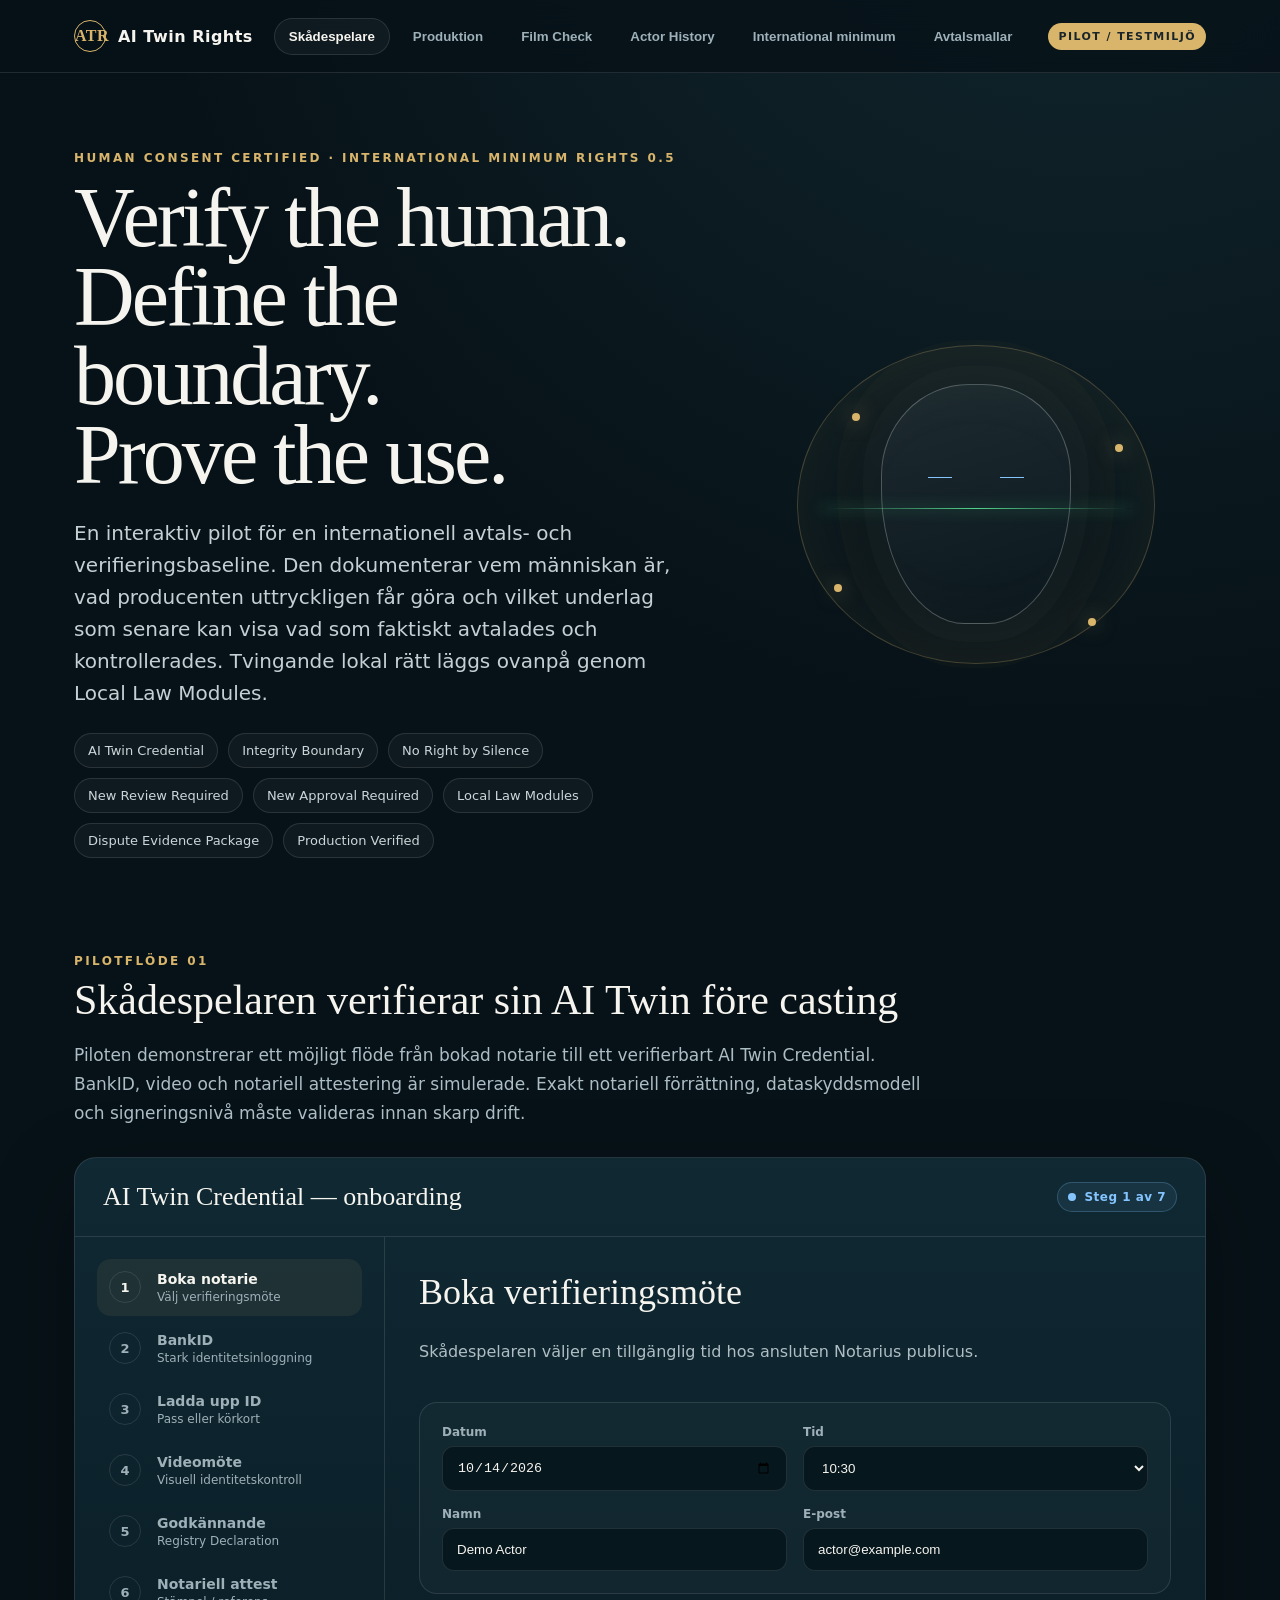
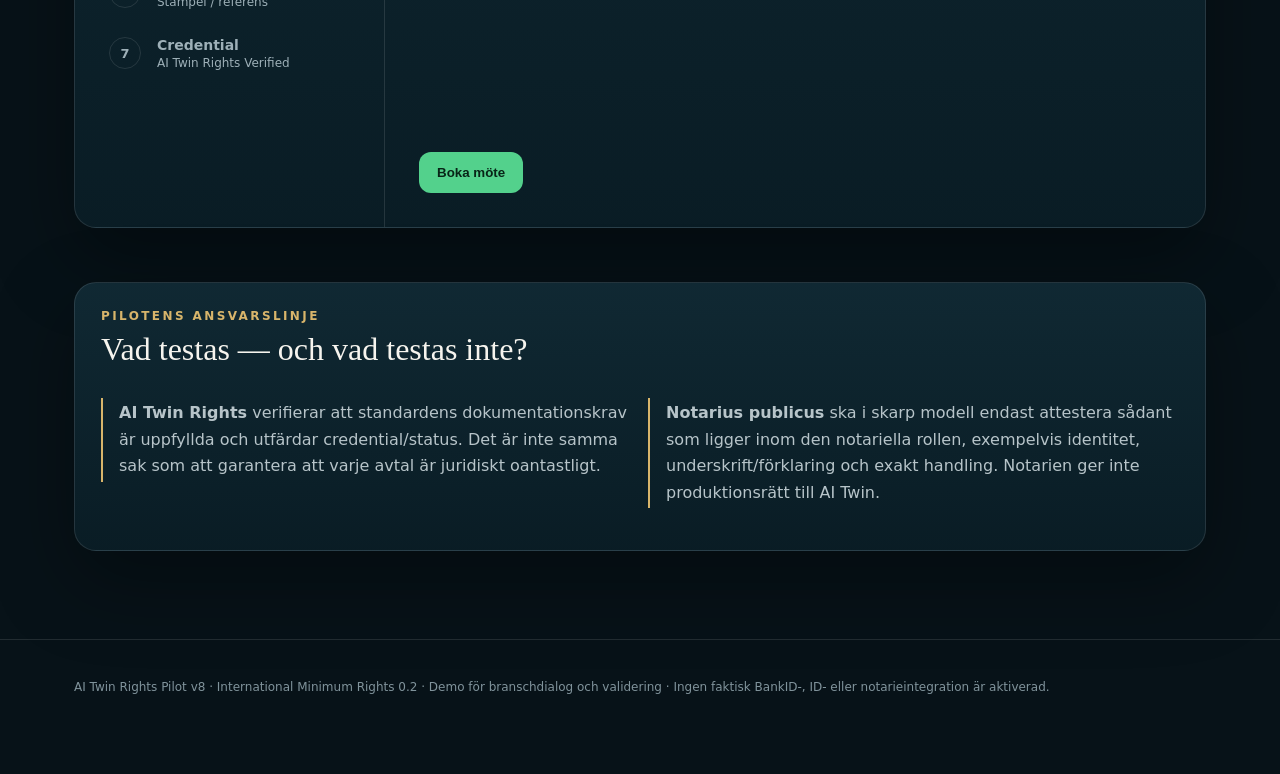
==== commit 8277babe: "Add International Minimum Rights change control to pilot" ====
--- a/certifieringspilot.html
+++ b/certifieringspilot.html
@@ -5,8 +5,8 @@
 <meta name="viewport" content="width=device-width, initial-scale=1"/>
 <meta name="robots" content="noindex,nofollow,noarchive"/>
 <link rel="canonical" href="https://aitwin.stuntsara.se/certifieringspilot.html"/>
-<meta name="description" content="Interaktiv pilot för AI Twin Rights: AI Twin Credential, notariell verifiering, Production Verified, svensk/EU-rättslig granskningskarta och avtalsmallar."/>
-<title>AI Twin Rights — Pilot v7 · Integrity Boundary</title>
+<meta name="description" content="Interaktiv pilot för AI Twin Rights: International Minimum Rights Standard, AI Twin Credential, Integrity Boundary, Local Law Modules, Production Verified och tvistbar evidenskedja."/>
+<title>AI Twin Rights — Pilot v8 · International Minimum Rights</title>
 <style>
 :root{
   --bg:#071218; --panel:#0d1d25; --panel2:#102832; --ink:#f6f4ee; --muted:#9eb0b8;
@@ -46,23 +46,27 @@
 </style>
 </head>
 <body>
-<div class="topbar"><div class="wrap nav"><div class="brand"><div class="mark">ATR</div><span>AI Twin Rights</span></div><div class="navlinks"><button class="tabbtn active" data-tab="actor">Skådespelare</button><button class="tabbtn" data-tab="production">Produktion</button><button class="tabbtn" data-tab="verify">Film Check</button><button class="tabbtn" data-tab="history">Actor History</button><button class="tabbtn" data-tab="standards">Sverige & standard</button><button class="tabbtn" data-tab="shop">Avtalsmallar</button></div><span class="demo">PILOT / TESTMILJÖ</span></div></div>
-
-<section class="hero"><div class="wrap hero-grid"><div><div class="eyebrow">Human Consent Certified · Swedish Legal & Standards Review 0.3</div><h1>Verify the human.<br/>Verify the use.</h1><p>En interaktiv pilot för att testa hur skådespelare kan verifieras före AI-casting och hur en specifik produktionsversion kan verifieras mot dokumenterad rättighetskedja före leverans.</p><div class="pillrow"><span class="pill">AI Twin Credential</span><span class="pill">Notarial attestation</span><span class="pill">Production Review + evidence</span><span class="pill">AI Twin Integrity Boundary</span><span class="pill">New Approval Required</span><span class="pill">Green / Red Check</span><span class="pill">Actor Consent History</span><span class="pill">Swedish/EU legal mapping</span></div></div><div class="hero-art"><div class="ring"></div><div class="face"></div><div class="scan"></div><div class="nodes"><span></span><span></span><span></span><span></span></div></div></div></section>
+<div class="topbar"><div class="wrap nav"><div class="brand"><div class="mark">ATR</div><span>AI Twin Rights</span></div><div class="navlinks"><button class="tabbtn active" data-tab="actor">Skådespelare</button><button class="tabbtn" data-tab="production">Produktion</button><button class="tabbtn" data-tab="verify">Film Check</button><button class="tabbtn" data-tab="history">Actor History</button><button class="tabbtn" data-tab="standards">International minimum</button><button class="tabbtn" data-tab="shop">Avtalsmallar</button></div><span class="demo">PILOT / TESTMILJÖ</span></div></div>
+
+<section class="hero"><div class="wrap hero-grid"><div><div class="eyebrow">Human Consent Certified · International Minimum Rights 0.5</div><h1>Verify the human.<br/>Define the boundary.<br/>Prove the use.</h1><p>En interaktiv pilot för en internationell avtals- och verifieringsbaseline. Den dokumenterar vem människan är, vad producenten uttryckligen får göra och vilket underlag som senare kan visa vad som faktiskt avtalades och kontrollerades. Tvingande lokal rätt läggs ovanpå genom Local Law Modules.</p><div class="pillrow"><span class="pill">AI Twin Credential</span><span class="pill">Integrity Boundary</span><span class="pill">No Right by Silence</span><span class="pill">New Review Required</span><span class="pill">New Approval Required</span><span class="pill">Local Law Modules</span><span class="pill">Dispute Evidence Package</span><span class="pill">Production Verified</span></div></div><div class="hero-art"><div class="ring"></div><div class="face"></div><div class="scan"></div><div class="nodes"><span></span><span></span><span></span><span></span></div></div></div></section>
 
 <section class="section"><div class="wrap">
 <div id="actor" class="tabs active"><div class="eyebrow">Pilotflöde 01</div><h2 class="section-title">Skådespelaren verifierar sin AI Twin före casting</h2><p class="lead">Piloten demonstrerar ett möjligt flöde från bokad notarie till ett verifierbart AI Twin Credential. BankID, video och notariell attestering är simulerade. Exakt notariell förrättning, dataskyddsmodell och signeringsnivå måste valideras innan skarp drift.</p>
 <div class="panel pilot-card"><div class="pilot-head"><strong>AI Twin Credential — onboarding</strong><span id="actor-progress" class="status neutral">Steg 1 av 7</span></div><div class="pilot-body"><div class="steps" id="steps"></div><div class="stage" id="stage"></div></div></div></div>
 
-<div id="production" class="tabs"><div class="eyebrow">Pilotflöde 02</div><h2 class="section-title">Production Review — verklig granskningskedja före leverans</h2><p class="lead">Producenten registrerar en exakt klipp-/leveransversion, rättighetsunderlag och faktisk AI-användning för varje AI Twin. Reviewen jämför användningen mot den senast signerade AI Twin Integrity Boundary. Remake, återskapad scen eller annan ändring som inte uttryckligen ryms inom gränsen får status NEW APPROVAL REQUIRED innan Production Verified kan utfärdas. Piloten räknar SHA-256 lokalt i webbläsaren; inga filer lämnar enheten i denna demo.</p>
+<div id="production" class="tabs"><div class="eyebrow">Pilotflöde 02</div><h2 class="section-title">Production Review — verklig granskningskedja före leverans</h2><p class="lead">Producenten registrerar en exakt leveransversion, rättighetsunderlag, faktisk AI-användning, lokal rättskontext och AI/VFX-kedja. Reviewen skiljer på NEW REVIEW REQUIRED och NEW APPROVAL REQUIRED: tekniska eller juridiska förändringar ska granskas på nytt, medan förändringar av människans godkända användning kräver ett nytt uttryckligt godkännande. Piloten räknar SHA-256 lokalt i webbläsaren; inga filer lämnar enheten i denna demo.</p>
 <div class="production-workspace"><div class="panel workspace-main">
 <div class="workflow-band"><div><b>01 · Master</b><span>Identifiera exakt filmversion.</span></div><div><b>02 · Cast</b><span>Registrera alla AI Twins.</span></div><div><b>03 · Evidence</b><span>Credential + signerat avtal + scope.</span></div><div><b>04 · Review</b><span>Grönt/rött och certifikat.</span></div></div>
 <div class="grid2"><div class="field"><label>Produktion</label><input id="prod-name" value="NORDLJUS"/></div><div class="field"><label>Leveransversion</label><input id="prod-version" value="MASTER V27"/></div><div class="field"><label>Producent / bolag</label><input id="prod-company" value="Northlight Productions AB"/></div><div class="field"><label>Ansvarig producent</label><input id="prod-owner" value="Demo Producer"/></div></div>
 <div class="grid2" style="margin-top:16px"><div class="field"><label>Produktionstyp</label><select id="prod-type"><option>Original</option><option>Remake</option><option>Reboot</option><option>Spinoff</option><option>Ny säsong</option><option>Annan härledd produktion</option></select></div><div class="field"><label>Referens till tidigare produktion / scen</label><input id="prod-reference" placeholder="Originaltitel · scen/timecode · tidigare approval ID"/></div></div>
+<div class="grid2" style="margin-top:16px"><div class="field"><label>Governing law / primär lokal modul</label><input id="prod-law" value="Sverige"/></div><div class="field"><label>Användnings- / distributionsländer</label><input id="prod-territory" value="Sverige / EU"/></div></div>
+<div class="grid2" style="margin-top:16px"><div class="field"><label>AI/VFX-leverantör</label><input id="prod-supplier" value="Demo VFX Vendor"/></div><div class="field"><label>AI-modell / processversion</label><input id="prod-model" value="AI Model v1"/></div></div>
+<div class="field" style="margin-top:16px"><label>Exit / Termination Boundary</label><input id="prod-exit" value="Inga nya outputs efter avtalstid; source/model/vendor copies hanteras enligt dokumenterad retention"/></div>
+<div class="panel" style="padding:20px;margin-top:18px;border-color:rgba(132,197,255,.28)"><div class="eyebrow">Change Control</div><h4 style="font-family:Georgia,serif;font-size:24px;font-weight:500;margin:7px 0 10px">Ändring betyder inte alltid nytt performer-godkännande.</h4><label class="attest-row"><input id="change-trigger" type="checkbox"><span>Något har ändrats sedan senaste granskning: master, modell, leverantör, territorium, medium, teknisk process eller annan relevant omständighet.</span></label><label class="attest-row"><input id="change-rights-impact" type="checkbox"><span>Ändringen påverkar performerns godkända scope, ändamål, output, kontext, reuse eller annan Integrity Boundary.</span></label><label class="attest-row"><input id="change-review-complete" type="checkbox"><span>Ny review av den ändrade omständigheten är genomförd och dokumenterad.</span></label><div class="grid2" style="margin-top:12px"><div class="safe-box"><b>GREEN</b><br>Inom godkänd boundary och aktuell review.</div><div class="note"><b>NEW REVIEW REQUIRED</b><br>Ny kontroll krävs men inte automatiskt nytt performer-godkännande.</div><div class="shop-note" style="margin-top:0"><b>NEW APPROVAL REQUIRED</b><br>Performerns godkända gräns måste utvidgas.</div><div class="warning-box" style="margin-top:0"><b>OUTSIDE APPROVED SCOPE</b><br>Production Verified kan inte utfärdas.</div></div></div>
 <div class="master-upload"><div><b>Master / klippfil</b><div class="master-meta">Välj valfri lokal fil för att simulera versionslåsning. Piloten läser filen lokalt och skapar SHA-256 — filen laddas inte upp.</div><div id="master-file-meta" class="file-proof">Demo fingerprint används tills en fil väljs.</div></div><label class="btn secondary" style="display:inline-block">Välj master<input id="master-file" type="file" hidden/></label></div>
 <div class="producer-attest"><h4>Produktionens deklaration</h4><label class="attest-row"><input class="prod-attest" type="checkbox" checked><span>Alla AI Twins som förekommer i denna version är deklarerade nedan.</span></label><label class="attest-row"><input class="prod-attest" type="checkbox" checked><span>Uppladdat/registrerat underlag motsvarar den senast signerade överenskommelsen med respektive medverkande.</span></label><label class="attest-row"><input class="prod-attest" type="checkbox" checked><span>Angivna tidskoder och AI-användningar motsvarar den faktiska användningen i denna version.</span></label><label class="attest-row"><input class="prod-attest" type="checkbox" checked><span>Producenten förstår att Production Verified avser AI Twin Rights kontrollkrav för denna version och inte ett generellt juridiskt godkännande av filmen.</span></label><label class="attest-row"><input class="prod-attest" type="checkbox" checked><span>Producenten har bedömt om transparenskrav enligt EU AI Act artikel 50 är tillämpliga på den deklarerade AI-användningen och dokumenterat sin bedömning.</span></label>
-<label class="attest-row"><input class="prod-attest" type="checkbox" checked><span>Om produktionen är remake, reboot, spinoff, ny säsong eller återskapar en tidigare godkänd scen används det tidigare godkännandet endast som referens, om inte uttrycklig remake/reuse-rätt finns i den signerade AI Twin Integrity Boundary.</span></label></div>
-<div class="panel" style="padding:20px;margin-top:18px;border-color:rgba(216,181,107,.28)"><div class="eyebrow">AI Twin Integrity Boundary · privat scheme-krav</div><h4 style="font-family:Georgia,serif;font-size:24px;font-weight:500;margin:7px 0 10px">Godkännandet följer användningen - inte bara materialet.</h4><p class="tiny" style="font-size:12px;line-height:1.65">Integrity Boundary beskriver vad som får skapas med performerns ansikte, kropp, röst och prestation, vilka sammanhang som är förbjudna, om preview/slutgodkännande krävs och om remake/reuse får ske. Begreppet är ett AI Twin Rights-kontrollkrav och är inte en lagterm eller fastställd SIS-standard.</p><div class="grid2" style="margin-top:12px"><div class="safe-box"><b>GREEN - WITHIN HUMAN APPROVED BOUNDARY</b><br>Faktisk användning ryms inom signerad gräns.</div><div class="shop-note" style="margin-top:0"><b>YELLOW - NEW APPROVAL REQUIRED</b><br>Ny/ändrad användning eller remake behöver nytt uttryckligt godkännande.</div></div></div>
+<label class="attest-row"><input class="prod-attest" type="checkbox" checked><span>Om produktionen är remake, reboot, spinoff, ny säsong eller återskapar en tidigare godkänd scen används det tidigare godkännandet endast som referens, om inte uttrycklig remake/reuse-rätt finns i den signerade AI Twin Integrity Boundary.</span></label><label class="attest-row"><input class="prod-attest" type="checkbox" checked><span>Governing law, relevanta användnings-/distributionsländer och behov av Local Law Modules är dokumenterade.</span></label><label class="attest-row"><input class="prod-attest" type="checkbox" checked><span>Authorized Processing Chain är dokumenterad: AI/VFX-leverantörer, underleverantörer, åtkomst och eventuell modellträning/vidareanvändning.</span></label><label class="attest-row"><input class="prod-attest" type="checkbox" checked><span>Exit / Termination Boundary beskriver source material, modeller, mellanmaterial, leverantörskopior och backups när rättigheten upphör.</span></label><label class="attest-row"><input class="prod-attest" type="checkbox" checked><span>No Right by Silence: det som inte uttryckligen är beviljat behandlas som utanför scope.</span></label></div>
+<div class="panel" style="padding:20px;margin-top:18px;border-color:rgba(216,181,107,.28)"><div class="eyebrow">AI Twin Integrity Boundary · privat scheme-krav</div><h4 style="font-family:Georgia,serif;font-size:24px;font-weight:500;margin:7px 0 10px">Godkännandet följer användningen - inte bara materialet.</h4><p class="tiny" style="font-size:12px;line-height:1.65">Boundaryn dokumenterar vad som får användas och skapas, sammanhang, medium, territorium, tid, leverantörer, modellträning, reuse/remake, förbjudna användningar och exit-regler. <b>No Right by Silence:</b> allt som inte uttryckligen har beviljats behandlas som utanför scope.</p><div class="grid2" style="margin-top:12px"><div class="safe-box"><b>GREEN — WITHIN APPROVED BOUNDARY</b><br>Faktisk användning ryms inom signerad gräns.</div><div class="note"><b>NEW REVIEW REQUIRED</b><br>Ny master/modell/leverantör/territorium eller annan ändring kräver återkontroll.</div><div class="shop-note" style="margin-top:0"><b>NEW APPROVAL REQUIRED</b><br>Ändringen påverkar människans godkända rättigheter.</div><div class="warning-box" style="margin-top:0"><b>OUTSIDE APPROVED SCOPE</b><br>Underlaget räcker inte för Production Verified.</div></div></div>
 <div style="display:flex;justify-content:space-between;gap:16px;align-items:end;margin-top:26px"><div><div class="eyebrow">Declared AI Twins</div><h3 style="font-family:Georgia,serif;font-size:28px;font-weight:500;margin:6px 0">Medverkande i denna AI-version</h3></div><button id="add-review-actor" class="btn secondary">+ Lägg till AI Twin</button></div>
 <div id="review-actors"></div>
 <div class="btnrow"><button class="btn green" id="run-review">Skapa granskningsprotokoll</button><button class="btn secondary" id="reset-review">Återställ demo</button></div>
@@ -78,7 +82,7 @@
 <div id="history" class="tabs"><div class="eyebrow">Pilotflöde 04</div><h2 class="section-title">Actor Consent History</h2><p class="lead">Klistra in ett AI Twin Credential ID för att se vilka produktioner som har en registrerad och verifierad samtyckes-/medverkankedja för personen i AI Twin Rights. Detta är tänkt som en transparensfunktion för talang, casting, producent och behöriga granskare.</p>
 <div class="history-grid"><div class="panel history-form"><div class="field"><label>AI Twin Credential ID</label><input id="history-id" value="ATR-SE-00421"/></div><div class="btnrow"><button class="btn green" id="history-btn">Sök godkända produktioner</button></div><div class="safe-box"><b>Testdata:</b> ATR-SE-00421 har flera registrerade produktioner i piloten. Testa även ATR-SE-00113 eller ett okänt ID.</div><div class="warning-box"><b>Viktigt:</b> Om en film inte finns i AI Twin Rights-registret betyder det att AI Twin Rights inte kan verifiera den filmen mot detta credential. Det bevisar inte i sig att användningen är olaglig eller osäker — produktionen kan ha använt en annan rättighetsprocess eller ännu inte registrerat sin verifiering.</div></div><div class="panel history-result"><div id="history-output"><div class="history-head"><div><div class="eyebrow">Credential history</div><h3 style="font-family:Georgia,serif;font-size:32px;margin:7px 0">Ingen sökning körd</h3><p style="color:var(--muted);margin:0">Sök på ett credential för att visa verifierade produktioner.</p></div></div></div></div></div></div>
 
-<div id="standards" class="tabs"><div class="eyebrow">Swedish Legal & Standards Review 0.3</div><h2 class="section-title">Sverige, EU och standarder — vad piloten faktiskt bygger mot</h2><p class="lead">AI Twin Rights skiljer på bindande rätt, frivill standard och egna privata scheme-krav. Referenserna nedan är utvecklingsankare — de betyder inte att AI Twin Rights är godkänt av SIS, ackrediterat eller myndighetscertifierat.</p>
+<div id="standards" class="tabs"><div class="eyebrow">International Minimum Rights Review 0.5</div><h2 class="section-title">Sverige, EU och standarder — vad piloten faktiskt bygger mot</h2><p class="lead">AI Twin Rights skiljer på bindande rätt, frivill standard och egna privata scheme-krav. Referenserna nedan är utvecklingsankare — de betyder inte att AI Twin Rights är godkänt av SIS, ackrediterat eller myndighetscertifierat.</p>
 <div class="legal-legend"><article class="legal-card"><span class="legal-tag law">LAW / REGULATION</span><h3>Bindande när tillämplig</h3><p>Svensk lag och EU-förordningar måste hanteras av ansvarig aktör. AI Twin Rights kan inte ersätta juridisk bedömning.</p></article><article class="legal-card"><span class="legal-tag std">STANDARD</span><h3>Frivillig alignment</h3><p>SIS/ISO-standarder används som roadmap för verifiering, informationssäkerhet, privacy, AI-governance och consent records.</p></article><article class="legal-card"><span class="legal-tag scheme">ATR SCHEME</span><h3>Privata verifieringskrav</h3><p>AI Twin Rights definierar egna kriterier för Credential och Production Verified. De ska vara transparenta, versionsbundna och granskningsbara.</p></article></div>
 <div class="panel" style="padding:24px"><div class="eyebrow">Bindande rätt · granskningskarta</div><table class="legal-table"><thead><tr><th>Källa</th><th>Relevans</th><th>Hur piloten förhåller sig</th></tr></thead><tbody>
 <tr><td><a target="_blank" rel="noopener" href="https://www.riksdagen.se/sv/dokument-och-lagar/dokument/svensk-forfattningssamling/forordning-1982327-om-notarius-publicus_sfs-1982-327/">Förordning (1982:327) om notarius publicus</a></td><td>Bestyrkande/kontroll, redlighet, noggrannhet och opartiskhet.</td><td>Notarien verifierar definierade fakta/handlingar — inte "AI-rättigheter". Exakt förrättning och ordalydelse måste fastställas av notarien.</td></tr>
@@ -89,10 +93,10 @@
 <tr><td><a target="_blank" rel="noopener" href="https://eur-lex.europa.eu/eli/reg/2024/1689/oj/swe">EU AI Act 2024/1689, artikel 50</a></td><td>Transparens för relevant AI-genererat/manipulerat bild-, ljud- och videoinnehåll.</td><td>Production Review innehåller producentens applicability assessment; den juridiska tillämpningen bedöms i den konkreta produktionen.</td></tr>
 </tbody></table></div>
 <div class="roadmap"><article class="panel"><div class="eyebrow">Production Verified</div><h3 style="font-family:Georgia,serif;font-size:26px;font-weight:500">SS-EN ISO/IEC 17029:2019</h3><p style="color:var(--muted)">Kärnreferens för att utveckla ett verifieringsprogram med definierat objekt/claim, kriterier, evidence, reviewer competence och opartiskhet.</p><div class="statusline"><span>Nuvarande status</span><span class="status neutral">ALIGNMENT TARGET</span></div></article><article class="panel"><div class="eyebrow">Consent records</div><h3 style="font-family:Georgia,serif;font-size:26px;font-weight:500">ISO/IEC TS 27560:2023</h3><p style="color:var(--muted)">Referens för strukturerade consent records/receipts och livscykeln för dokumenterat samtycke.</p><div class="statusline"><span>Nuvarande status</span><span class="status neutral">DESIGN REFERENCE</span></div></article><article class="panel"><div class="eyebrow">Security & privacy</div><h3 style="font-family:Georgia,serif;font-size:26px;font-weight:500">27001 · 27701</h3><p style="color:var(--muted)">SS-EN ISO/IEC 27001:2023 för informationssäkerhetsstyrning och ISO/IEC 27701:2025 som privacy-management roadmap.</p><div class="statusline"><span>Nuvarande status</span><span class="status neutral">ROADMAP</span></div></article><article class="panel"><div class="eyebrow">AI governance & risk</div><h3 style="font-family:Georgia,serif;font-size:26px;font-weight:500">42001 · 23894</h3><p style="color:var(--muted)">SS-EN ISO/IEC 42001:2026 för AI-ledningssystem och SS-EN ISO/IEC 23894:2024 för AI-riskhantering.</p><div class="statusline"><span>Nuvarande status</span><span class="status neutral">ROADMAP</span></div></article></div>
-<div class="panel" style="padding:24px;margin-top:20px"><div class="eyebrow">AI Twin Rights scheme v0.3</div><h3 style="font-family:Georgia,serif;font-size:28px;font-weight:500;margin:8px 0 15px">Integrity Boundary & NEW APPROVAL REQUIRED</h3><p style="color:var(--muted)">Dessa är egna AI Twin Rights-kontrollbegrepp - inte lagtermer eller fastställda SIS-standarder. Integrity Boundary versionsbinder performerns godkända användningsgräns. NEW APPROVAL REQUIRED blockerar Production Verified när remake, ny dialog, ändrad kontext, känslig användning eller annan ändring inte uttryckligen ryms inom gränsen.</p><div class="warning-box"><b>Remake default:</b> tidigare godkänd scen kan användas som referens men följer inte automatiskt med till en ny produktion. Nytt godkännande krävs om inte uttrycklig remake/reuse-rätt finns och den nya användningen ligger inom samma definierade Integrity Boundary.</div></div>
-<div class="panel" style="padding:24px;margin-top:20px"><div class="eyebrow">Go / No-Go före skarp pilot</div><h3 style="font-family:Georgia,serif;font-size:28px;font-weight:500;margin:8px 0 15px">Detta måste vara löst innan verkliga ID-handlingar och avtal hanteras</h3><ul class="checklist"><li><em>Notariellt uppdrag och attesttext fastställd av Notarius publicus</em><b>OPEN</b></li><li><em>Registry Declaration + Production Agreement juridiskt granskade</em><b>OPEN</b></li><li><em>GDPR-roller, laglig grund, biometrik och DPIA-beslut dokumenterade</em><b>OPEN</b></li><li><em>BankID/e-sign-lösningens faktiska eIDAS-roll verifierad</em><b>OPEN</b></li><li><em>Production Verified Criteria v0.3 och reviewer/jäv-process fastställda</em><b>OPEN</b></li><li><em>Security architecture / Evidence Vault / retention beslutad</em><b>OPEN</b></li></ul><div class="warning-box"><b>SIS/IP-notering:</b> standarderna är upphovsrättsligt skyddade. Piloten refererar endast standardnummer och offentlig scope; full implementering kräver tillgång till respektive standard och professionell gap-analys.</div></div></div>
-
-<div id="shop" class="tabs"><div class="eyebrow">Pilotflöde 05 · Contract Toolkit</div><h2 class="section-title">Avtalsmallar · Swedish Legal & Standards Review 0.3</h2><p class="lead">Castingbyråer och produktionsbolag kan använda granskningsmallar med svensk/EU-rättslig mapping som stöd för sitt eget avtalsflöde. Version 0.2 är fortfarande ett juridiskt granskningsutkast och ska inte användas skarpt innan behörig jurist har godkänt den konkreta lydelsen.</p>
+<div class="panel" style="padding:24px;margin-top:20px"><div class="eyebrow">AI Twin Rights scheme v0.5</div><h3 style="font-family:Georgia,serif;font-size:28px;font-weight:500;margin:8px 0 15px">Integrity Boundary & NEW APPROVAL REQUIRED</h3><p style="color:var(--muted)">Dessa är egna AI Twin Rights-kontrollbegrepp - inte lagtermer eller fastställda SIS-standarder. Integrity Boundary versionsbinder performerns godkända användningsgräns. NEW APPROVAL REQUIRED blockerar Production Verified när remake, ny dialog, ändrad kontext, känslig användning eller annan ändring inte uttryckligen ryms inom gränsen.</p><div class="warning-box"><b>Remake default:</b> tidigare godkänd scen kan användas som referens men följer inte automatiskt med till en ny produktion. Nytt godkännande krävs om inte uttrycklig remake/reuse-rätt finns och den nya användningen ligger inom samma definierade Integrity Boundary.</div></div>
+<div class="panel" style="padding:24px;margin-top:20px"><div class="eyebrow">Go / No-Go före skarp pilot</div><h3 style="font-family:Georgia,serif;font-size:28px;font-weight:500;margin:8px 0 15px">Detta måste vara löst innan verkliga ID-handlingar och avtal hanteras</h3><ul class="checklist"><li><em>Notariellt uppdrag och attesttext fastställd av Notarius publicus</em><b>OPEN</b></li><li><em>Registry Declaration + Production Agreement juridiskt granskade</em><b>OPEN</b></li><li><em>GDPR-roller, laglig grund, biometrik och DPIA-beslut dokumenterade</em><b>OPEN</b></li><li><em>BankID/e-sign-lösningens faktiska eIDAS-roll verifierad</em><b>OPEN</b></li><li><em>Production Verified Criteria v0.5 och reviewer/jäv-process fastställda</em><b>OPEN</b></li><li><em>Security architecture / Evidence Vault / retention beslutad</em><b>OPEN</b></li></ul><div class="warning-box"><b>SIS/IP-notering:</b> standarderna är upphovsrättsligt skyddade. Piloten refererar endast standardnummer och offentlig scope; full implementering kräver tillgång till respektive standard och professionell gap-analys.</div></div></div>
+
+<div id="shop" class="tabs"><div class="eyebrow">Pilotflöde 05 · Contract Toolkit</div><h2 class="section-title">Avtalsmallar · International Minimum Rights Review 0.5</h2><p class="lead">Castingbyråer och produktionsbolag kan använda granskningsmallar med svensk/EU-rättslig mapping som stöd för sitt eget avtalsflöde. Version 0.2 är fortfarande ett juridiskt granskningsutkast och ska inte användas skarpt innan behörig jurist har godkänt den konkreta lydelsen.</p>
 <div class="shop-note"><b>Pilotbutik:</b> priserna och kassan är testvärden. Mallarna är Swedish Legal & Standards Review Draft 0.3 och är inte färdiga för signering. Ingen betalning dras i prototypen.</div>
 <div class="shop-grid">
   <article class="panel product-card"><span class="product-type">Template 01</span><h3>Registry Declaration</h3><p>Svensk/EU granskningsmall för skådespelarens Registry Declaration och Credential - inklusive notarial avgränsning, GDPR/biometrik och consent-record roadmap.</p><ul class="product-list"><li>Registersamtycke</li><li>Credential-referens</li><li>Återkallelse & status</li><li>Notariell referensruta</li><li>GDPR / biometrik / eIDAS review points</li></ul><div class="price">495 kr <small>pilotpris · exkl. moms</small></div><div class="btnrow"><button class="btn add-template" data-sku="registry" data-name="Registry Declaration" data-price="495">Lägg i varukorg</button></div></article>
@@ -104,7 +108,7 @@
 </div>
 </section>
 
-<footer class="foot"><div class="wrap">AI Twin Rights Pilot v7 · Integrity Boundary 0.2 · Demo för branschdialog och validering · Ingen faktisk BankID-, ID- eller notarieintegration är aktiverad.</div></footer>
+<footer class="foot"><div class="wrap">AI Twin Rights Pilot v8 · International Minimum Rights 0.2 · Demo för branschdialog och validering · Ingen faktisk BankID-, ID- eller notarieintegration är aktiverad.</div></footer>
 
 <script>
 const actorSteps=[
@@ -141,7 +145,7 @@
 // tabs
 document.querySelectorAll('.tabbtn').forEach(b=>b.addEventListener('click',()=>{document.querySelectorAll('.tabbtn').forEach(x=>x.classList.remove('active'));b.classList.add('active');document.querySelectorAll('.tabs').forEach(x=>x.classList.remove('active'));document.getElementById(b.dataset.tab).classList.add('active');window.scrollTo({top:420,behavior:'smooth'})}));
 
-const rightsCatalog=['Ansikte','Kropp','Originalröst','Syntetisk dialog','Åldersförändring','Digital stunt double','Trailer','Reklam','Modellträning','Nakenhet/intimt','Politiskt/ideologiskt budskap','Endorsement','Remake/återskapad scen','Generativ variation'];
+const rightsCatalog=['Ansikte','Kropp','Originalröst','Syntetisk dialog','Åldersförändring','Digital stunt double','Trailer','Reklam','Modellträning','Nakenhet/intimt','Politiskt/ideologiskt budskap','Endorsement','Remake/återskapad scen','Generativ variation','Vidareupplåtelse','Tredjepartsleverantör'];
 let masterFingerprint='DEMO-MASTER-NOT-FILE-HASHED';
 const reviewData=[
  {name:'Demo Actor A',id:'ATR-SE-00421',scene:'SC 23 · 00:18:41–00:18:53',use:'Digital stunt double',agreement:true,agreementName:'actor-a-agreement.pdf',agreementHash:'demo-a-hash',allowed:['Ansikte','Kropp','Digital stunt double','Trailer'],actual:['Ansikte','Kropp','Digital stunt double'],priorRef:'',reuseApproved:false,finalApprovalRequired:false,finalApprovalGiven:false},
@@ -163,22 +167,43 @@
 async function sha256(str){const data=new TextEncoder().encode(str);return sha256Buffer(data.buffer)}
 async function sha256Buffer(buffer){const buf=await crypto.subtle.digest('SHA-256',buffer);return [...new Uint8Array(buf)].map(b=>b.toString(16).padStart(2,'0')).join('')}
 document.getElementById('master-file').addEventListener('change',async e=>{const f=e.target.files?.[0];if(!f)return;masterFingerprint=await sha256Buffer(await f.arrayBuffer());document.getElementById('master-file-meta').innerHTML=`<strong>${safe(f.name)}</strong> · ${(f.size/1024/1024).toFixed(2)} MB<br>${masterFingerprint}`;document.getElementById('hash').textContent=masterFingerprint});
-function inspectActor(r){const c=credentialState(r.id);const prodType=document.getElementById('prod-type')?.value||'Original';const derivative=prodType!=='Original';const scopeOk=r.actual.length>0&&r.actual.every(x=>r.allowed.includes(x));const coreChecks=[['Credential finns',c.found],['Credential giltigt',c.valid],['Notarial verifieringsnivå',c.notarial],['Signerat avtalsunderlag registrerat',!!r.agreement&&!!r.agreementHash],['Scen / timecode angiven',!!r.scene.trim()],['Faktisk AI-användning deklarerad',r.actual.length>0]];const coreOk=coreChecks.every(x=>x[1]);const remakeNeedsApproval=derivative&&!r.reuseApproved;const reuseEvidenceMissing=derivative&&r.reuseApproved&&!String(r.priorRef||'').trim();const finalApprovalPending=!!r.finalApprovalRequired&&!r.finalApprovalGiven;const boundaryMismatch=!scopeOk;const newApprovalRequired=coreOk&&(remakeNeedsApproval||finalApprovalPending||boundaryMismatch)&&!reuseEvidenceMissing;const checks=[...coreChecks,['Faktisk användning ryms inom signerad Integrity Boundary',scopeOk],['Remake/reuse-rätt eller nytt godkännande',!derivative||r.reuseApproved],['Referens till tidigare approval när pre-approval åberopas',!derivative||!r.reuseApproved||!!String(r.priorRef||'').trim()],['Obligatoriskt slutgodkännande klart',!r.finalApprovalRequired||r.finalApprovalGiven]];const hardFail=!coreOk||reuseEvidenceMissing;const ok=!hardFail&&!newApprovalRequired&&scopeOk;const issues=checks.filter(x=>!x[1]).map(x=>x[0]);return {c,scopeOk,checks,ok,newApprovalRequired,hardFail,issues,derivative}}
+function inspectActor(r){
+ const c=credentialState(r.id);
+ const prodType=document.getElementById('prod-type')?.value||'Original';
+ const derivative=prodType!=='Original';
+ const globalChange=!!document.getElementById('change-trigger')?.checked;
+ const rightsImpact=!!document.getElementById('change-rights-impact')?.checked;
+ const changeReviewComplete=!!document.getElementById('change-review-complete')?.checked;
+ const scopeOk=r.actual.length>0&&r.actual.every(x=>r.allowed.includes(x));
+ const coreChecks=[['Credential finns',c.found],['Credential giltigt',c.valid],['Notarial verifieringsnivå',c.notarial],['Signerat avtalsunderlag registrerat',!!r.agreement&&!!r.agreementHash],['Scen / timecode angiven',!!r.scene.trim()],['Faktisk AI-användning deklarerad',r.actual.length>0]];
+ const coreOk=coreChecks.every(x=>x[1]);
+ const remakeNeedsApproval=derivative&&!r.reuseApproved;
+ const reuseEvidenceMissing=derivative&&r.reuseApproved&&!String(r.priorRef||'').trim();
+ const finalApprovalPending=!!r.finalApprovalRequired&&!r.finalApprovalGiven;
+ const boundaryMismatch=!scopeOk;
+ const newApprovalRequired=coreOk&&(remakeNeedsApproval||finalApprovalPending||boundaryMismatch||rightsImpact)&&!reuseEvidenceMissing;
+ const newReviewRequired=coreOk&&globalChange&&!rightsImpact&&!changeReviewComplete&&!newApprovalRequired&&!reuseEvidenceMissing;
+ const checks=[...coreChecks,['Faktisk användning ryms inom signerad Integrity Boundary',scopeOk],['Remake/reuse-rätt eller nytt godkännande',!derivative||r.reuseApproved],['Referens till tidigare approval när pre-approval åberopas',!derivative||!r.reuseApproved||!!String(r.priorRef||'').trim()],['Obligatoriskt slutgodkännande klart',!r.finalApprovalRequired||r.finalApprovalGiven],['Teknisk/juridisk ändring återgranskad',!globalChange||rightsImpact||changeReviewComplete]];
+ const hardFail=!coreOk||reuseEvidenceMissing;
+ const ok=!hardFail&&!newApprovalRequired&&!newReviewRequired&&scopeOk;
+ const issues=checks.filter(x=>!x[1]).map(x=>x[0]);
+ return {c,scopeOk,checks,ok,newApprovalRequired,newReviewRequired,hardFail,issues,derivative};
+}
 document.getElementById('run-review').onclick=async()=>{
- const prod=document.getElementById('prod-name').value.trim(),ver=document.getElementById('prod-version').value.trim(),company=document.getElementById('prod-company').value.trim(),owner=document.getElementById('prod-owner').value.trim();
+ const prod=document.getElementById('prod-name').value.trim(),ver=document.getElementById('prod-version').value.trim(),company=document.getElementById('prod-company').value.trim(),owner=document.getElementById('prod-owner').value.trim(),law=document.getElementById('prod-law').value.trim(),territory=document.getElementById('prod-territory').value.trim(),supplier=document.getElementById('prod-supplier').value.trim(),model=document.getElementById('prod-model').value.trim(),exitRule=document.getElementById('prod-exit').value.trim();
  if(masterFingerprint==='DEMO-MASTER-NOT-FILE-HASHED') masterFingerprint=await sha256([prod,ver,company,owner,'pilot-master'].join('|'));
  document.getElementById('hash').textContent=masterFingerprint;
  const producerAccepted=[...document.querySelectorAll('.prod-attest')].every(x=>x.checked);
- const metaOk=!!prod&&!!ver&&!!company&&!!owner;const results=reviewData.map(inspectActor);const pass=results.filter(x=>x.ok).length;const allOk=producerAccepted&&metaOk&&reviewData.length>0&&pass===reviewData.length;
- results.forEach((res,i)=>{const el=document.getElementById(`actor-status-${i}`);if(el){el.className='status '+(res.ok?'ok':(res.newApprovalRequired?'warn':'bad'));el.textContent=res.ok?'PASS':(res.newApprovalRequired?'NEW APPROVAL REQUIRED':'ACTION REQUIRED')}});
+ const metaOk=!!prod&&!!ver&&!!company&&!!owner&&!!law&&!!territory&&!!supplier&&!!model&&!!exitRule;const results=reviewData.map(inspectActor);const pass=results.filter(x=>x.ok).length;const allOk=producerAccepted&&metaOk&&reviewData.length>0&&pass===reviewData.length;
+ results.forEach((res,i)=>{const el=document.getElementById(`actor-status-${i}`);if(el){el.className='status '+(res.ok?'ok':(res.newApprovalRequired?'warn':(res.newReviewRequired?'neutral':'bad')));el.textContent=res.ok?'PASS':(res.newApprovalRequired?'NEW APPROVAL REQUIRED':(res.newReviewRequired?'NEW REVIEW REQUIRED':'ACTION REQUIRED'))}});
  const totalChecks=results.reduce((n,x)=>n+x.checks.length,0)+2, passedChecks=results.reduce((n,x)=>n+x.checks.filter(c=>c[1]).length,0)+(producerAccepted?1:0)+(metaOk?1:0),pct=totalChecks?Math.round(passedChecks/totalChecks*100):0;
- document.getElementById('review-score').textContent=`${pass}/${reviewData.length}`;document.getElementById('review-score').className='score '+(allOk?'oktext':'badtext');const pendingApprovals=results.filter(x=>x.newApprovalRequired).length;document.getElementById('review-copy').textContent=allOk?'Alla deklarerade AI Twins ligger inom signerad AI Twin Integrity Boundary för denna master.':(pendingApprovals?pendingApprovals+' AI Twin(s) har NEW APPROVAL REQUIRED innan Production Verified.':'En eller flera kontrollpunkter kräver åtgärd.');document.getElementById('review-progress').style.width=pct+'%';document.getElementById('review-progress-copy').textContent=`${pct} % av kontrollpunkterna godkända`;
- const packageHash=await sha256([prod,ver,company,owner,document.getElementById('prod-type')?.value||'Original',document.getElementById('prod-reference')?.value||'',masterFingerprint,JSON.stringify(reviewData.map(r=>({id:r.id,scene:r.scene,allowed:r.allowed,actual:r.actual,agreementHash:r.agreementHash,priorRef:r.priorRef,reuseApproved:r.reuseApproved,finalApprovalRequired:r.finalApprovalRequired,finalApprovalGiven:r.finalApprovalGiven})))].join('|'));
- document.getElementById('audit-summary').innerHTML=`<div class="audit-row"><b>Production metadata</b><span>${metaOk?'PASS':'FAIL'}</span></div><div class="audit-row"><b>Producer declaration</b><span>${producerAccepted?'PASS':'FAIL'}</span></div><div class="audit-row"><b>Evidence package</b><span>${packageHash.slice(0,18)}…</span></div><div class="audit-row"><b>Integrity Boundary</b><span>${results.some(x=>x.newApprovalRequired)?'NEW APPROVAL REQUIRED':(results.every(x=>x.ok)?'WITHIN BOUNDARY':'CHECK FAILED')}</span></div><div class="audit-row"><b>Review result</b><span>${allOk?'READY TO VERIFY':'REMEDIATION REQUIRED'}</span></div>`;
+ document.getElementById('review-score').textContent=`${pass}/${reviewData.length}`;document.getElementById('review-score').className='score '+(allOk?'oktext':'badtext');const pendingApprovals=results.filter(x=>x.newApprovalRequired).length,pendingReviews=results.filter(x=>x.newReviewRequired).length;document.getElementById('review-copy').textContent=allOk?'Alla deklarerade AI Twins ligger inom signerad AI Twin Integrity Boundary för denna master.':(pendingApprovals?pendingApprovals+' AI Twin(s) har NEW APPROVAL REQUIRED innan Production Verified.':(pendingReviews?pendingReviews+' AI Twin(s) har NEW REVIEW REQUIRED innan Production Verified.':'En eller flera kontrollpunkter kräver åtgärd.'));document.getElementById('review-progress').style.width=pct+'%';document.getElementById('review-progress-copy').textContent=`${pct} % av kontrollpunkterna godkända`;
+ const packageHash=await sha256([prod,ver,company,owner,law,territory,supplier,model,exitRule,document.getElementById('prod-type')?.value||'Original',document.getElementById('prod-reference')?.value||'',document.getElementById('change-trigger')?.checked,document.getElementById('change-rights-impact')?.checked,document.getElementById('change-review-complete')?.checked,masterFingerprint,JSON.stringify(reviewData.map(r=>({id:r.id,scene:r.scene,allowed:r.allowed,actual:r.actual,agreementHash:r.agreementHash,priorRef:r.priorRef,reuseApproved:r.reuseApproved,finalApprovalRequired:r.finalApprovalRequired,finalApprovalGiven:r.finalApprovalGiven})))].join('|'));
+ document.getElementById('audit-summary').innerHTML=`<div class="audit-row"><b>Production metadata</b><span>${metaOk?'PASS':'FAIL'}</span></div><div class="audit-row"><b>Producer declaration</b><span>${producerAccepted?'PASS':'FAIL'}</span></div><div class="audit-row"><b>Evidence package</b><span>${packageHash.slice(0,18)}…</span></div><div class="audit-row"><b>Integrity Boundary</b><span>${results.some(x=>x.newApprovalRequired)?'NEW APPROVAL REQUIRED':(results.some(x=>x.newReviewRequired)?'NEW REVIEW REQUIRED':(results.every(x=>x.ok)?'WITHIN BOUNDARY':'CHECK FAILED'))}</span></div><div class="audit-row"><b>Review result</b><span>${allOk?'READY TO VERIFY':'REMEDIATION REQUIRED'}</span></div>`;
  document.getElementById('production-stamp').innerHTML=allOk?`<div class="stampbox"><div class="eyebrow">AI Twin Rights</div><h3 style="margin:6px 0;font-family:Georgia,serif;font-size:26px">PRODUCTION VERIFIED</h3><span class="status ok">VALID FOR ${safe(ver)}</span></div>`:`<div class="stampbox fail"><div class="eyebrow" style="color:var(--red)">AI Twin Rights</div><h3 style="margin:6px 0;font-family:Georgia,serif;font-size:26px">NOT VERIFIED</h3><span class="status bad">ACTION REQUIRED</span></div>`;
- document.getElementById('production-report').innerHTML=`<div class="panel" style="padding:26px;margin-top:28px"><div class="eyebrow">AI Twin Rights Review Protocol</div><h3 style="font-family:Georgia,serif;font-size:32px;font-weight:500;margin:7px 0 18px">${safe(prod)} · ${safe(ver)}</h3>${reviewData.map((r,i)=>{const res=results[i];return `<div class="actor-review-card"><div class="actor-review-head"><div><b>${safe(r.name)}</b><div class="actor-id">${safe(r.id)} · ${safe(r.scene)}</div></div><span class="status ${res.ok?'ok':(res.newApprovalRequired?'warn':'bad')}">${res.ok?'VERIFIED':(res.newApprovalRequired?'NEW APPROVAL REQUIRED':'ACTION REQUIRED')}</span></div><div class="grid2" style="margin-top:12px"><div><div class="eyebrow">Allowed</div><div class="scope-tags">${r.allowed.map(x=>`<span class="scope-tag">${safe(x)}</span>`).join('')||'<span class="tiny">Ingen scope</span>'}</div></div><div><div class="eyebrow">Observed / declared</div><div class="scope-tags">${r.actual.map(x=>`<span class="scope-tag">${safe(x)}</span>`).join('')||'<span class="tiny">Ingen användning</span>'}</div></div></div>${res.issues.length?`<ul class="issue-list">${res.issues.map(x=>`<li>${safe(x)}</li>`).join('')}</ul>`:`<div class="safe-box" style="margin-top:12px">Credential, avtalsbevis, timecode och faktisk AI-användning ligger inom signerad AI Twin Integrity Boundary.</div>`}<div class="file-proof">Agreement SHA-256: ${safe(r.agreementHash||'saknas')}</div></div>`}).join('')}<div class="cert-note" style="margin-top:18px"><b>Master SHA-256:</b> ${masterFingerprint}<br><b>Evidence package SHA-256:</b> ${packageHash}</div></div>`;
+ document.getElementById('production-report').innerHTML=`<div class="panel" style="padding:26px;margin-top:28px"><div class="eyebrow">AI Twin Rights Review Protocol</div><h3 style="font-family:Georgia,serif;font-size:32px;font-weight:500;margin:7px 0 18px">${safe(prod)} · ${safe(ver)}</h3>${reviewData.map((r,i)=>{const res=results[i];return `<div class="actor-review-card"><div class="actor-review-head"><div><b>${safe(r.name)}</b><div class="actor-id">${safe(r.id)} · ${safe(r.scene)}</div></div><span class="status ${res.ok?'ok':(res.newApprovalRequired?'warn':(res.newReviewRequired?'neutral':'bad'))}">${res.ok?'VERIFIED':(res.newApprovalRequired?'NEW APPROVAL REQUIRED':(res.newReviewRequired?'NEW REVIEW REQUIRED':'ACTION REQUIRED'))}</span></div><div class="grid2" style="margin-top:12px"><div><div class="eyebrow">Allowed</div><div class="scope-tags">${r.allowed.map(x=>`<span class="scope-tag">${safe(x)}</span>`).join('')||'<span class="tiny">Ingen scope</span>'}</div></div><div><div class="eyebrow">Observed / declared</div><div class="scope-tags">${r.actual.map(x=>`<span class="scope-tag">${safe(x)}</span>`).join('')||'<span class="tiny">Ingen användning</span>'}</div></div></div>${res.issues.length?`<ul class="issue-list">${res.issues.map(x=>`<li>${safe(x)}</li>`).join('')}</ul>`:`<div class="safe-box" style="margin-top:12px">Credential, avtalsbevis, timecode och faktisk AI-användning ligger inom signerad AI Twin Integrity Boundary.</div>`}<div class="file-proof">Agreement SHA-256: ${safe(r.agreementHash||'saknas')}</div></div>`}).join('')}<div class="cert-note" style="margin-top:18px"><b>Governing law / local module:</b> ${safe(law)}<br><b>Use / distribution:</b> ${safe(territory)}<br><b>AI/VFX chain:</b> ${safe(supplier)} · ${safe(model)}<br><b>Master SHA-256:</b> ${masterFingerprint}<br><b>Evidence package SHA-256:</b> ${packageHash}</div></div>`;
  const cert=document.getElementById('production-certificate');
- if(allOk){const certId='PV-SE-'+new Date().getFullYear()+'-'+packageHash.slice(0,8).toUpperCase();cert.innerHTML=`<div class="cert-shell"><div class="cert-banner"><div><div class="cert-kicker">AI Twin Rights · Human Consent Certified</div><div class="cert-title">Production Verified Certificate</div><div class="cert-id">${certId} · ${safe(ver)}</div></div><span class="status ok">VALID</span></div><div class="cert-grid"><div class="cert-cell"><b>Production</b>${safe(prod)}</div><div class="cert-cell"><b>Production company</b>${safe(company)}</div><div class="cert-cell"><b>Responsible producer</b>${safe(owner)}</div><div class="cert-cell"><b>AI Twins reviewed</b>${reviewData.length}/${reviewData.length}</div><div class="cert-cell"><b>Delivery version</b>${safe(ver)}</div><div class="cert-cell"><b>Review status</b>COMPLETE</div><div class="cert-cell"><b>Rights chain</b>VERIFIED</div><div class="cert-cell"><b>Certificate status</b>ACTIVE</div></div><div class="cert-body"><div class="cert-kicker">AI Twin Rights verifierar för denna version att</div><div style="margin-top:12px"><div class="cert-claim"><span class="tick">✓</span><span>producenten har deklarerat samtliga AI Twins som ingår i granskningspaketet;</span></div><div class="cert-claim"><span class="tick">✓</span><span>varje deklarerad AI Twin har ett giltigt credential och registrerad notariell verifieringsnivå i pilotregistret;</span></div><div class="cert-claim"><span class="tick">✓</span><span>signerat avtalsunderlag har registrerats och fingerprintats för varje medverkande;</span></div><div class="cert-claim"><span class="tick">✓</span><span>deklarerad användning och tidskod ryms inom den signerade AI Twin Integrity Boundary och Rights Matrix;</span></div><div class="cert-claim"><span class="tick">✓</span><span>inga olösta NEW APPROVAL REQUIRED-statusar finns för remake, ändrad användning eller avtalat preview/slutgodkännande;</span></div><div class="cert-claim"><span class="tick">✓</span><span>granskningen är kryptografiskt knuten till den angivna masterversionen och evidenspaketet.</span></div></div></div><div class="cert-foot"><div class="cert-note"><b>Master SHA-256:</b> ${masterFingerprint}<br><b>Evidence package SHA-256:</b> ${packageHash}<br><br><b>Avgränsning:</b> Detta Production Verified Certificate är ett verifieringsuttalande inom AI Twin Rights privata pilotschema. Det visar att inlämnat material uppfyller pilotens dokumentations- och matchningskriterier för den angivna versionen. Det är inte myndighetsgodkännande, SIS-godkännande eller ackrediterad certifiering och ersätter inte producentens juridiska ansvar. Verifieringen innebär inte förhandsgodkännande av framtida remake, reuse eller andra ändrade användningar.</div><div class="cert-stamp">AI TWIN<br>RIGHTS<br>PRODUCTION<br>VERIFIED</div></div></div>`;
+ if(allOk){const certId='PV-SE-'+new Date().getFullYear()+'-'+packageHash.slice(0,8).toUpperCase();cert.innerHTML=`<div class="cert-shell"><div class="cert-banner"><div><div class="cert-kicker">AI Twin Rights · Human Consent Certified</div><div class="cert-title">Production Verified Certificate</div><div class="cert-id">${certId} · ${safe(ver)}</div></div><span class="status ok">VALID</span></div><div class="cert-grid"><div class="cert-cell"><b>Production</b>${safe(prod)}</div><div class="cert-cell"><b>Production company</b>${safe(company)}</div><div class="cert-cell"><b>Responsible producer</b>${safe(owner)}</div><div class="cert-cell"><b>AI Twins reviewed</b>${reviewData.length}/${reviewData.length}</div><div class="cert-cell"><b>Delivery version</b>${safe(ver)}</div><div class="cert-cell"><b>Local law context</b>${safe(law)} · ${safe(territory)}</div><div class="cert-cell"><b>AI/VFX chain</b>${safe(supplier)} · ${safe(model)}</div><div class="cert-cell"><b>Review status</b>COMPLETE</div><div class="cert-cell"><b>Rights chain</b>VERIFIED</div><div class="cert-cell"><b>Certificate status</b>ACTIVE</div></div><div class="cert-body"><div class="cert-kicker">AI Twin Rights verifierar för denna version att</div><div style="margin-top:12px"><div class="cert-claim"><span class="tick">✓</span><span>producenten har deklarerat samtliga AI Twins som ingår i granskningspaketet;</span></div><div class="cert-claim"><span class="tick">✓</span><span>varje deklarerad AI Twin har ett giltigt credential och registrerad notariell verifieringsnivå i pilotregistret;</span></div><div class="cert-claim"><span class="tick">✓</span><span>signerat avtalsunderlag har registrerats och fingerprintats för varje medverkande;</span></div><div class="cert-claim"><span class="tick">✓</span><span>deklarerad användning och tidskod ryms inom den signerade AI Twin Integrity Boundary och Rights Matrix;</span></div><div class="cert-claim"><span class="tick">✓</span><span>inga olösta NEW REVIEW REQUIRED eller NEW APPROVAL REQUIRED-statusar finns för den granskade versionen;</span></div><div class="cert-claim"><span class="tick">✓</span><span>granskningen är kryptografiskt knuten till den angivna masterversionen och evidenspaketet.</span></div></div></div><div class="cert-foot"><div class="cert-note"><b>Master SHA-256:</b> ${masterFingerprint}<br><b>Evidence package SHA-256:</b> ${packageHash}<br><b>Exit / Termination Boundary:</b> ${safe(exitRule)}<br><br><b>Avgränsning:</b> Detta Production Verified Certificate är ett verifieringsuttalande inom AI Twin Rights privata pilotschema. Det visar att inlämnat material uppfyller pilotens dokumentations- och matchningskriterier för den angivna versionen. Det är inte myndighetsgodkännande, SIS-godkännande eller ackrediterad certifiering och ersätter inte producentens juridiska ansvar. Verifieringen innebär inte förhandsgodkännande av framtida remake, reuse eller andra ändrade användningar.</div><div class="cert-stamp">AI TWIN<br>RIGHTS<br>PRODUCTION<br>VERIFIED</div></div></div>`;
  }else cert.innerHTML=`<div class="warning-box" style="max-width:900px;margin:26px auto 0"><b>Production Verified-verifiering kan inte utfärdas.</b> Åtgärda röda kontrollpunkter och kör en ny granskning. En ny masterfil eller ändrad användning ska skapa en ny granskning.</div>`;
 };
 document.getElementById('reset-review').onclick=()=>{reviewData.splice(0,reviewData.length,{name:'Demo Actor A',id:'ATR-SE-00421',scene:'SC 23 · 00:18:41–00:18:53',use:'Digital stunt double',agreement:true,agreementName:'actor-a-agreement.pdf',agreementHash:'demo-a-hash',allowed:['Ansikte','Kropp','Digital stunt double','Trailer'],actual:['Ansikte','Kropp','Digital stunt double'],priorRef:'',reuseApproved:false,finalApprovalRequired:false,finalApprovalGiven:false},{name:'Demo Actor B',id:'ATR-SE-00113',scene:'SC 31 · 00:42:10–00:42:18',use:'Synthetic voice',agreement:false,agreementName:'',agreementHash:'',allowed:['Originalröst'],actual:['Syntetisk dialog'],priorRef:'',reuseApproved:false,finalApprovalRequired:true,finalApprovalGiven:false},{name:'Demo Actor C',id:'ATR-SE-00987',scene:'SC 44 · 01:03:05–01:03:12',use:'Digital double',agreement:true,agreementName:'actor-c-agreement.pdf',agreementHash:'demo-c-hash',allowed:['Kropp'],actual:['Kropp'],priorRef:'',reuseApproved:false,finalApprovalRequired:false,finalApprovalGiven:false});masterFingerprint='DEMO-MASTER-NOT-FILE-HASHED';renderReviewActors();document.getElementById('review-score').textContent='0/3';document.getElementById('review-score').className='score badtext';document.getElementById('review-copy').textContent='Registrera underlag och kör granskningen.';document.getElementById('hash').textContent='Ej skapad';document.getElementById('master-file-meta').textContent='Demo fingerprint används tills en fil väljs.';document.getElementById('audit-summary').innerHTML='';document.getElementById('production-stamp').innerHTML='';document.getElementById('production-report').innerHTML='';document.getElementById('production-certificate').innerHTML='';document.getElementById('review-progress').style.width='0';document.getElementById('review-progress-copy').textContent='0 % av kontrollpunkterna godkända'};
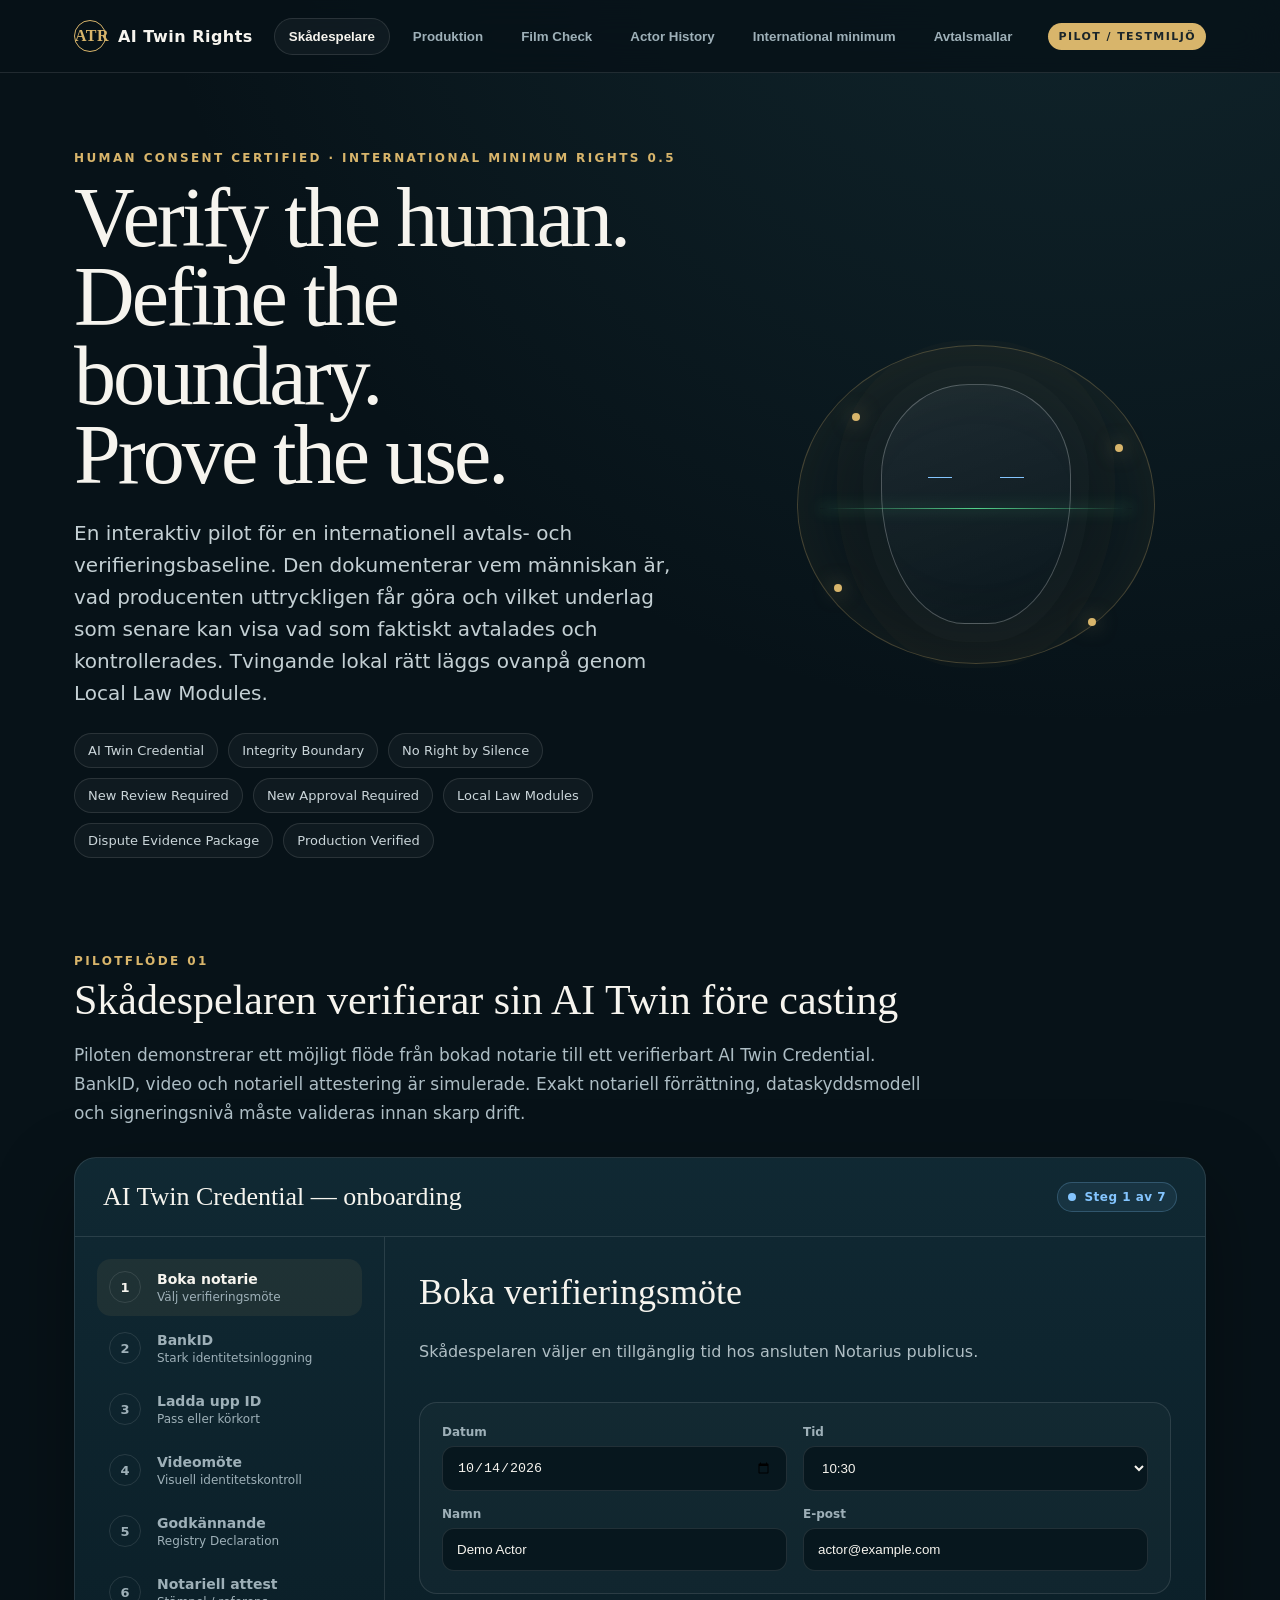
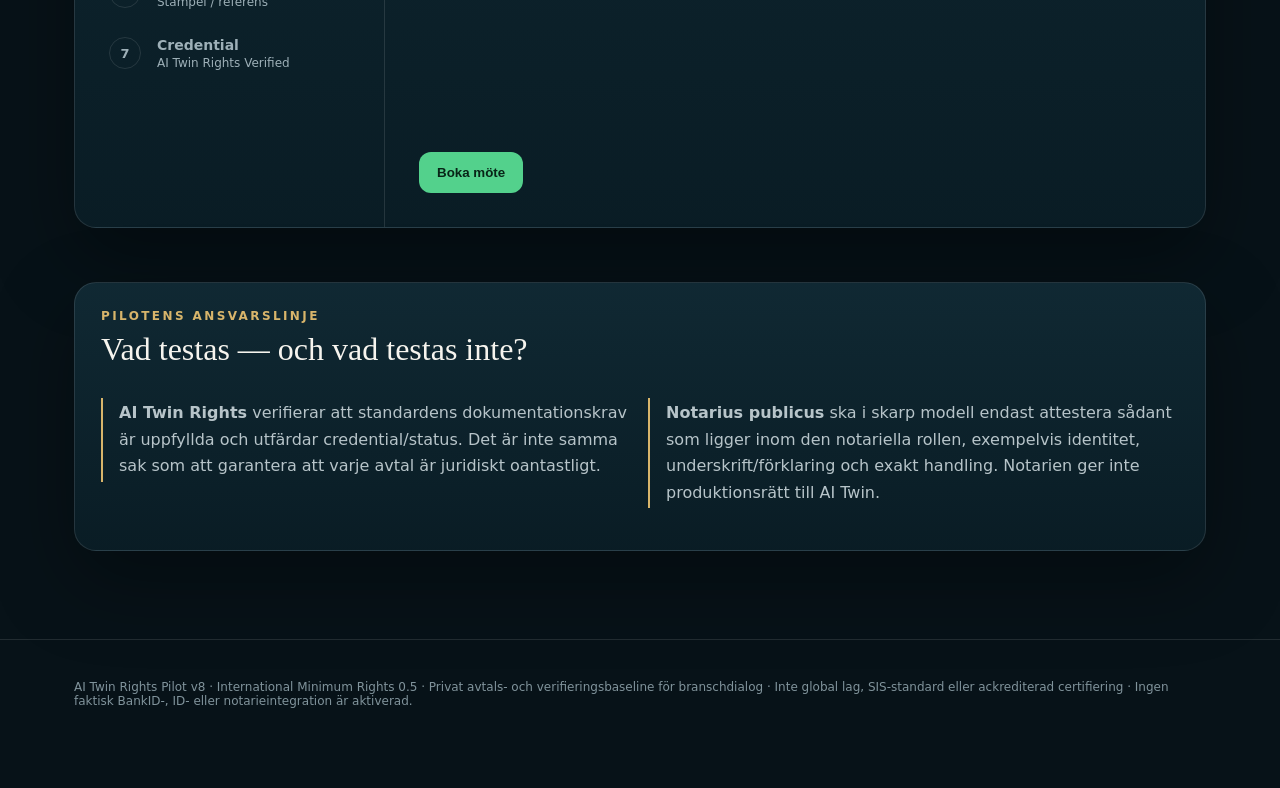
==== commit f0519389: "Add international minimum, local law modules and evidence framework" ====
--- a/certifieringspilot.html
+++ b/certifieringspilot.html
@@ -82,8 +82,11 @@
 <div id="history" class="tabs"><div class="eyebrow">Pilotflöde 04</div><h2 class="section-title">Actor Consent History</h2><p class="lead">Klistra in ett AI Twin Credential ID för att se vilka produktioner som har en registrerad och verifierad samtyckes-/medverkankedja för personen i AI Twin Rights. Detta är tänkt som en transparensfunktion för talang, casting, producent och behöriga granskare.</p>
 <div class="history-grid"><div class="panel history-form"><div class="field"><label>AI Twin Credential ID</label><input id="history-id" value="ATR-SE-00421"/></div><div class="btnrow"><button class="btn green" id="history-btn">Sök godkända produktioner</button></div><div class="safe-box"><b>Testdata:</b> ATR-SE-00421 har flera registrerade produktioner i piloten. Testa även ATR-SE-00113 eller ett okänt ID.</div><div class="warning-box"><b>Viktigt:</b> Om en film inte finns i AI Twin Rights-registret betyder det att AI Twin Rights inte kan verifiera den filmen mot detta credential. Det bevisar inte i sig att användningen är olaglig eller osäker — produktionen kan ha använt en annan rättighetsprocess eller ännu inte registrerat sin verifiering.</div></div><div class="panel history-result"><div id="history-output"><div class="history-head"><div><div class="eyebrow">Credential history</div><h3 style="font-family:Georgia,serif;font-size:32px;margin:7px 0">Ingen sökning körd</h3><p style="color:var(--muted);margin:0">Sök på ett credential för att visa verifierade produktioner.</p></div></div></div></div></div></div>
 
-<div id="standards" class="tabs"><div class="eyebrow">International Minimum Rights Review 0.5</div><h2 class="section-title">Sverige, EU och standarder — vad piloten faktiskt bygger mot</h2><p class="lead">AI Twin Rights skiljer på bindande rätt, frivill standard och egna privata scheme-krav. Referenserna nedan är utvecklingsankare — de betyder inte att AI Twin Rights är godkänt av SIS, ackrediterat eller myndighetscertifierat.</p>
-<div class="legal-legend"><article class="legal-card"><span class="legal-tag law">LAW / REGULATION</span><h3>Bindande när tillämplig</h3><p>Svensk lag och EU-förordningar måste hanteras av ansvarig aktör. AI Twin Rights kan inte ersätta juridisk bedömning.</p></article><article class="legal-card"><span class="legal-tag std">STANDARD</span><h3>Frivillig alignment</h3><p>SIS/ISO-standarder används som roadmap för verifiering, informationssäkerhet, privacy, AI-governance och consent records.</p></article><article class="legal-card"><span class="legal-tag scheme">ATR SCHEME</span><h3>Privata verifieringskrav</h3><p>AI Twin Rights definierar egna kriterier för Credential och Production Verified. De ska vara transparenta, versionsbundna och granskningsbara.</p></article></div>
+<div id="standards" class="tabs"><div class="eyebrow">International Minimum Rights Standard 0.5</div><h2 class="section-title">Internationell minimum-bas + Local Law Modules</h2><p class="lead">Det finns ingen enda global AI-, digital-replica- eller personality-rights-regel med samma innehåll överallt. AI Twin Rights använder därför en privat internationell avtals- och verifieringsbaseline och lägger sedan tvingande lokal rätt ovanpå för relevanta länder, behandlingar och distributioner.</p>
+<div class="legal-legend"><article class="legal-card"><span class="legal-tag scheme">TREATY BASE</span><h3>Internationell bottenplatta</h3><p>Internationella IP- och performer-instrument används endast inom sina verkliga tillämpningsområden. De skapar inte en enhetlig global digital-replica-rätt.</p></article><article class="legal-card"><span class="legal-tag law">LOCAL LAW</span><h3>Tvingande lokal rätt</h3><p>Nationell eller regional rätt har företräde framför privata scheme-krav och bedöms per produktion och distributionsland.</p></article><article class="legal-card"><span class="legal-tag std">VOLUNTARY STANDARD</span><h3>ISO/SIS som referens</h3><p>Standarder används som roadmap för verifiering, consent records, privacy, säkerhet och AI-risk. Ingen ackreditering påstås.</p></article></div>
+<div class="panel" style="padding:24px;margin-bottom:20px"><div class="eyebrow">Minimum Rights Principles</div><h3 style="font-family:Georgia,serif;font-size:28px;font-weight:500;margin:8px 0 15px">Enkel att använda. Tillräckligt tydlig för att kunna bevisas.</h3><div class="roadmap"><article class="panel"><b>No Right by Silence</b><p>Ej uttryckligen beviljad användning ligger utanför scope.</p></article><article class="panel"><b>New Review ≠ New Approval</b><p>Teknisk eller juridisk förändring granskas först. Nytt performer-godkännande krävs när människans boundary påverkas.</p></article><article class="panel"><b>Authorized Processing Chain</b><p>Dokumentera leverantörer, underleverantörer, dataåtkomst, modellträning och vidareanvändning.</p></article><article class="panel"><b>Exit / Termination Boundary</b><p>Bestäm vad som händer med modeller, source material, renderfiler, leverantörskopior och backups när rätten upphör.</p></article><article class="panel"><b>Dispute Evidence Package</b><p>Bevara signerad version, behörighet, scope, boundary, change log, master och review-beslut.</p></article><article class="panel"><b>Limited Verification Claim</b><p>Production Verified gäller bara det som faktiskt kontrollerats - inte generell laglighet eller framtida användning.</p></article></div></div>
+<div class="eyebrow" style="margin:22px 0 10px">Local Law Module · Sverige / EU</div>
+<div class="legal-legend"><article class="legal-card"><span class="legal-tag law">LAW / REGULATION</span><h3>Sverige / EU när tillämpligt</h3><p>Svensk lag och EU-förordningar hanteras som en lokal modul. De ska inte beskrivas som globalt tillämpliga.</p></article><article class="legal-card"><span class="legal-tag std">STANDARD</span><h3>Frivillig alignment</h3><p>SIS/ISO-standarder används som roadmap för verifiering, informationssäkerhet, privacy, AI-governance och consent records.</p></article><article class="legal-card"><span class="legal-tag scheme">ATR SCHEME</span><h3>Privata verifieringskrav</h3><p>AI Twin Rights definierar kriterier för Credential, Integrity Boundary, change control och Production Verified. De är inte lag eller myndighetsgodkännande.</p></article></div>
 <div class="panel" style="padding:24px"><div class="eyebrow">Bindande rätt · granskningskarta</div><table class="legal-table"><thead><tr><th>Källa</th><th>Relevans</th><th>Hur piloten förhåller sig</th></tr></thead><tbody>
 <tr><td><a target="_blank" rel="noopener" href="https://www.riksdagen.se/sv/dokument-och-lagar/dokument/svensk-forfattningssamling/forordning-1982327-om-notarius-publicus_sfs-1982-327/">Förordning (1982:327) om notarius publicus</a></td><td>Bestyrkande/kontroll, redlighet, noggrannhet och opartiskhet.</td><td>Notarien verifierar definierade fakta/handlingar — inte "AI-rättigheter". Exakt förrättning och ordalydelse måste fastställas av notarien.</td></tr>
 <tr><td><a target="_blank" rel="noopener" href="https://eur-lex.europa.eu/legal-content/SV/TXT/?uri=CELEX:32016R0679">GDPR (EU) 2016/679</a> + <a target="_blank" rel="noopener" href="https://www.imy.se/verksamhet/dataskydd/det-har-galler-enligt-gdpr/introduktion-till-gdpr/personuppgifter/kansliga-personuppgifter/">IMY</a></td><td>ID, foto/video, personuppgifter och eventuell biometrisk identifiering.</td><td>Controller/processor, rättslig grund, retention och eventuell DPIA måste fastställas före skarp drift. Foto är inte automatiskt biometrik; teknisk unik identifiering kan vara det.</td></tr>
@@ -93,22 +96,23 @@
 <tr><td><a target="_blank" rel="noopener" href="https://eur-lex.europa.eu/eli/reg/2024/1689/oj/swe">EU AI Act 2024/1689, artikel 50</a></td><td>Transparens för relevant AI-genererat/manipulerat bild-, ljud- och videoinnehåll.</td><td>Production Review innehåller producentens applicability assessment; den juridiska tillämpningen bedöms i den konkreta produktionen.</td></tr>
 </tbody></table></div>
 <div class="roadmap"><article class="panel"><div class="eyebrow">Production Verified</div><h3 style="font-family:Georgia,serif;font-size:26px;font-weight:500">SS-EN ISO/IEC 17029:2019</h3><p style="color:var(--muted)">Kärnreferens för att utveckla ett verifieringsprogram med definierat objekt/claim, kriterier, evidence, reviewer competence och opartiskhet.</p><div class="statusline"><span>Nuvarande status</span><span class="status neutral">ALIGNMENT TARGET</span></div></article><article class="panel"><div class="eyebrow">Consent records</div><h3 style="font-family:Georgia,serif;font-size:26px;font-weight:500">ISO/IEC TS 27560:2023</h3><p style="color:var(--muted)">Referens för strukturerade consent records/receipts och livscykeln för dokumenterat samtycke.</p><div class="statusline"><span>Nuvarande status</span><span class="status neutral">DESIGN REFERENCE</span></div></article><article class="panel"><div class="eyebrow">Security & privacy</div><h3 style="font-family:Georgia,serif;font-size:26px;font-weight:500">27001 · 27701</h3><p style="color:var(--muted)">SS-EN ISO/IEC 27001:2023 för informationssäkerhetsstyrning och ISO/IEC 27701:2025 som privacy-management roadmap.</p><div class="statusline"><span>Nuvarande status</span><span class="status neutral">ROADMAP</span></div></article><article class="panel"><div class="eyebrow">AI governance & risk</div><h3 style="font-family:Georgia,serif;font-size:26px;font-weight:500">42001 · 23894</h3><p style="color:var(--muted)">SS-EN ISO/IEC 42001:2026 för AI-ledningssystem och SS-EN ISO/IEC 23894:2024 för AI-riskhantering.</p><div class="statusline"><span>Nuvarande status</span><span class="status neutral">ROADMAP</span></div></article></div>
-<div class="panel" style="padding:24px;margin-top:20px"><div class="eyebrow">AI Twin Rights scheme v0.5</div><h3 style="font-family:Georgia,serif;font-size:28px;font-weight:500;margin:8px 0 15px">Integrity Boundary & NEW APPROVAL REQUIRED</h3><p style="color:var(--muted)">Dessa är egna AI Twin Rights-kontrollbegrepp - inte lagtermer eller fastställda SIS-standarder. Integrity Boundary versionsbinder performerns godkända användningsgräns. NEW APPROVAL REQUIRED blockerar Production Verified när remake, ny dialog, ändrad kontext, känslig användning eller annan ändring inte uttryckligen ryms inom gränsen.</p><div class="warning-box"><b>Remake default:</b> tidigare godkänd scen kan användas som referens men följer inte automatiskt med till en ny produktion. Nytt godkännande krävs om inte uttrycklig remake/reuse-rätt finns och den nya användningen ligger inom samma definierade Integrity Boundary.</div></div>
-<div class="panel" style="padding:24px;margin-top:20px"><div class="eyebrow">Go / No-Go före skarp pilot</div><h3 style="font-family:Georgia,serif;font-size:28px;font-weight:500;margin:8px 0 15px">Detta måste vara löst innan verkliga ID-handlingar och avtal hanteras</h3><ul class="checklist"><li><em>Notariellt uppdrag och attesttext fastställd av Notarius publicus</em><b>OPEN</b></li><li><em>Registry Declaration + Production Agreement juridiskt granskade</em><b>OPEN</b></li><li><em>GDPR-roller, laglig grund, biometrik och DPIA-beslut dokumenterade</em><b>OPEN</b></li><li><em>BankID/e-sign-lösningens faktiska eIDAS-roll verifierad</em><b>OPEN</b></li><li><em>Production Verified Criteria v0.5 och reviewer/jäv-process fastställda</em><b>OPEN</b></li><li><em>Security architecture / Evidence Vault / retention beslutad</em><b>OPEN</b></li></ul><div class="warning-box"><b>SIS/IP-notering:</b> standarderna är upphovsrättsligt skyddade. Piloten refererar endast standardnummer och offentlig scope; full implementering kräver tillgång till respektive standard och professionell gap-analys.</div></div></div>
-
-<div id="shop" class="tabs"><div class="eyebrow">Pilotflöde 05 · Contract Toolkit</div><h2 class="section-title">Avtalsmallar · International Minimum Rights Review 0.5</h2><p class="lead">Castingbyråer och produktionsbolag kan använda granskningsmallar med svensk/EU-rättslig mapping som stöd för sitt eget avtalsflöde. Version 0.2 är fortfarande ett juridiskt granskningsutkast och ska inte användas skarpt innan behörig jurist har godkänt den konkreta lydelsen.</p>
-<div class="shop-note"><b>Pilotbutik:</b> priserna och kassan är testvärden. Mallarna är Swedish Legal & Standards Review Draft 0.3 och är inte färdiga för signering. Ingen betalning dras i prototypen.</div>
+<div class="panel" style="padding:24px;margin-top:20px"><div class="eyebrow">AI Twin Rights scheme v0.5</div><h3 style="font-family:Georgia,serif;font-size:28px;font-weight:500;margin:8px 0 15px">Integrity Boundary · Change Control · Evidence</h3><p style="color:var(--muted)">AI Twin Integrity Boundary, No Right by Silence, NEW REVIEW REQUIRED, NEW APPROVAL REQUIRED, Authorized Processing Chain, Exit / Termination Boundary och Dispute Evidence Package är privata AI Twin Rights-kontrollbegrepp. De är inte lagtermer eller fastställda SIS-standarder.</p><div class="warning-box"><b>Remake default:</b> tidigare godkänd scen kan användas som referens men följer inte automatiskt med till en ny produktion. Om remake/reuse inte uttryckligen ryms inom signerad boundary ska nytt performer-godkännande registreras.</div></div>
+<div class="panel" style="padding:24px;margin-top:20px"><div class="eyebrow">International Minimum · dokumentationskrav</div><h3 style="font-family:Georgia,serif;font-size:28px;font-weight:500;margin:8px 0 15px">Detta ska kunna visas om användningen senare ifrågasätts</h3><ul class="checklist"><li><em>Identifierad person och signerings-/företrädarbehörighet</em><b>REQUIRED</b></li><li><em>Signerad Rights Matrix + Integrity Boundary</em><b>REQUIRED</b></li><li><em>Governing law, distributionsländer och Local Law Modules</em><b>REQUIRED</b></li><li><em>Authorized Processing Chain</em><b>REQUIRED</b></li><li><em>Exit / Termination Boundary</em><b>REQUIRED</b></li><li><em>Dispute Evidence Package + versions- och ändringshistorik</em><b>REQUIRED</b></li></ul><div class="warning-box"><b>Bevisregel:</b> identitetshandling, e-sign, notariellt intyg och hash visar olika saker. Inget av dem ska ensamt beskrivas som bevis för hela transaktionen, underliggande laglighet eller framtida avtalsefterlevnad.</div></div>
+<div class="panel" style="padding:24px;margin-top:20px"><div class="eyebrow">Go / No-Go före skarp pilot</div><h3 style="font-family:Georgia,serif;font-size:28px;font-weight:500;margin:8px 0 15px">Detta måste vara löst innan verkliga ID-handlingar och avtal hanteras</h3><ul class="checklist"><li><em>Notariellt uppdrag och attesttext fastställd av Notarius publicus</em><b>OPEN</b></li><li><em>Registry Declaration + Production Agreement juridiskt granskade</em><b>OPEN</b></li><li><em>GDPR-roller, laglig grund, biometrik och DPIA-beslut dokumenterade</em><b>OPEN</b></li><li><em>BankID/e-sign-lösningens faktiska eIDAS-roll verifierad</em><b>OPEN</b></li><li><em>Production Verified Criteria v0.5 och reviewer/jäv-process fastställda</em><b>OPEN</b></li><li><em>Security architecture / Evidence Vault / retention beslutad</em><b>OPEN</b></li><li><em>Jurisdiktioner och distributionsländer identifierade</em><b>OPEN</b></li><li><em>Behörig lokal rådgivare bedömer tvingande regler när relevant</em><b>OPEN</b></li><li><em>Authorized Processing Chain och Exit / Termination Boundary fastställda</em><b>OPEN</b></li><li><em>Rättelse, återkallelse, klagomål och change-control-process definierade</em><b>OPEN</b></li></ul><div class="warning-box"><b>SIS/IP-notering:</b> standarderna är upphovsrättsligt skyddade. Piloten refererar endast standardnummer och offentlig scope; full implementering kräver tillgång till respektive standard och professionell gap-analys.</div></div></div>
+
+<div id="shop" class="tabs"><div class="eyebrow">Pilotflöde 05 · Contract Toolkit</div><h2 class="section-title">Avtalsmallar · International Minimum Rights Review 0.5</h2><p class="lead">Castingbyråer och produktionsbolag kan använda v0.5 som ett begripligt granskningsunderlag: en internationell minimum-bas med Local Law Modules för tillämplig rätt. Mallarna är fortfarande juridiska granskningsutkast och ska inte användas skarpt innan behörig jurist har granskat den konkreta produktionen och lydelsen.</p>
+<div class="shop-note"><b>Pilotbutik:</b> priserna och kassan är testvärden. Mallarna är International Minimum Rights Review Draft 0.5 och är inte färdiga för signering. Ingen betalning dras i prototypen.</div>
 <div class="shop-grid">
-  <article class="panel product-card"><span class="product-type">Template 01</span><h3>Registry Declaration</h3><p>Svensk/EU granskningsmall för skådespelarens Registry Declaration och Credential - inklusive notarial avgränsning, GDPR/biometrik och consent-record roadmap.</p><ul class="product-list"><li>Registersamtycke</li><li>Credential-referens</li><li>Återkallelse & status</li><li>Notariell referensruta</li><li>GDPR / biometrik / eIDAS review points</li></ul><div class="price">495 kr <small>pilotpris · exkl. moms</small></div><div class="btnrow"><button class="btn add-template" data-sku="registry" data-name="Registry Declaration" data-price="495">Lägg i varukorg</button></div></article>
-  <article class="panel product-card"><span class="product-type">Template 02</span><h3>Production Use Agreement</h3><p>Svensk/EU granskningsmall mellan producent och performer med AI Twin Integrity Boundary, Rights Matrix, remake/reuse-regel, NEW APPROVAL REQUIRED, AI Act-transparens och frivillig Production Verification.</p><ul class="product-list"><li>Produktion & scen</li><li>Ansikte / kropp / röst</li><li>Svensk/EU legal mapping</li><li>Syntetisk dialog & träning</li><li>Remake/reuse & New Approval</li><li>Territorium, tid & återanvändning</li></ul><div class="price">1 495 kr <small>pilotpris · exkl. moms</small></div><div class="btnrow"><button class="btn add-template" data-sku="production" data-name="Production Use Agreement + Rights Matrix" data-price="1495">Lägg i varukorg</button></div></article>
-  <article class="panel product-card"><span class="product-type">Toolkit</span><h3>AI Twin Contract Toolkit</h3><p>Komplett paket för castingbyrå eller produktionsbolag som vill arbeta enligt samma dokumentationsmodell som piloten.</p><ul class="product-list"><li>Registry Declaration</li><li>Production Use Agreement</li><li>Rights Matrix</li><li>Production Review checklist</li></ul><div class="price">2 495 kr <small>pilotpris · exkl. moms</small></div><div class="btnrow"><button class="btn add-template" data-sku="toolkit" data-name="AI Twin Contract Toolkit" data-price="2495">Lägg i varukorg</button></div></article>
+  <article class="panel product-card"><span class="product-type">Template 01</span><h3>Registry Declaration</h3><p>Internationell minimum-mall för Registry Declaration och Credential: identitet, verifieringsnivå, offentlig status och tydlig separation från produktionsrätt. Lokal rätt läggs till per jurisdiktion.</p><ul class="product-list"><li>Registersamtycke</li><li>Credential-referens</li><li>Återkallelse & status</li><li>Notariell referensruta</li><li>GDPR / biometrik / eIDAS review points</li></ul><div class="price">495 kr <small>pilotpris · exkl. moms</small></div><div class="btnrow"><button class="btn add-template" data-sku="registry" data-name="Registry Declaration" data-price="495">Lägg i varukorg</button></div></article>
+  <article class="panel product-card"><span class="product-type">Template 02</span><h3>Production Use Agreement</h3><p>Internationell minimum-mall mellan producent och performer med Human Rights Summary, Rights Matrix, Integrity Boundary, No Right by Silence, New Review/New Approval, Local Law Module, processing chain, exit-regler och dispute evidence.</p><ul class="product-list"><li>Produktion & scen</li><li>Ansikte / kropp / röst</li><li>International Minimum + Local Law Module</li><li>Syntetisk dialog & träning</li><li>Remake/reuse & New Approval</li><li>New Review vs New Approval</li><li>Authorized Processing Chain</li><li>Exit / Termination Boundary</li><li>Dispute Evidence Package</li><li>Territorium, tid & återanvändning</li></ul><div class="price">1 495 kr <small>pilotpris · exkl. moms</small></div><div class="btnrow"><button class="btn add-template" data-sku="production" data-name="Production Use Agreement + Rights Matrix" data-price="1495">Lägg i varukorg</button></div></article>
+  <article class="panel product-card"><span class="product-type">Toolkit</span><h3>AI Twin Contract Toolkit</h3><p>Komplett paket för castingbyrå eller produktionsbolag som vill arbeta enligt samma dokumentationsmodell som piloten.</p><ul class="product-list"><li>International Minimum Rights Standard</li><li>Registry Declaration</li><li>Production Use Agreement</li><li>Rights Matrix + Integrity Boundary</li><li>Production Review checklist</li><li>Dispute Evidence Package</li></ul><div class="price">2 495 kr <small>pilotpris · exkl. moms</small></div><div class="btnrow"><button class="btn add-template" data-sku="toolkit" data-name="AI Twin Contract Toolkit" data-price="2495">Lägg i varukorg</button></div></article>
 </div>
 <div class="cartbar"><div><span class="shop-badge">Varukorg</span><div id="cart-items" class="cartitems" style="margin-top:7px">Tom</div></div><div style="display:flex;align-items:center;gap:16px"><div id="cart-total" class="carttotal">0 kr</div><button id="checkout-btn" class="btn green" disabled>Gå till kassan</button></div></div>
 <div id="checkout-panel"></div>
 </div>
 </section>
 
-<footer class="foot"><div class="wrap">AI Twin Rights Pilot v8 · International Minimum Rights 0.2 · Demo för branschdialog och validering · Ingen faktisk BankID-, ID- eller notarieintegration är aktiverad.</div></footer>
+<footer class="foot"><div class="wrap">AI Twin Rights Pilot v8 · International Minimum Rights 0.5 · Privat avtals- och verifieringsbaseline för branschdialog · Inte global lag, SIS-standard eller ackrediterad certifiering · Ingen faktisk BankID-, ID- eller notarieintegration är aktiverad.</div></footer>
 
 <script>
 const actorSteps=[
